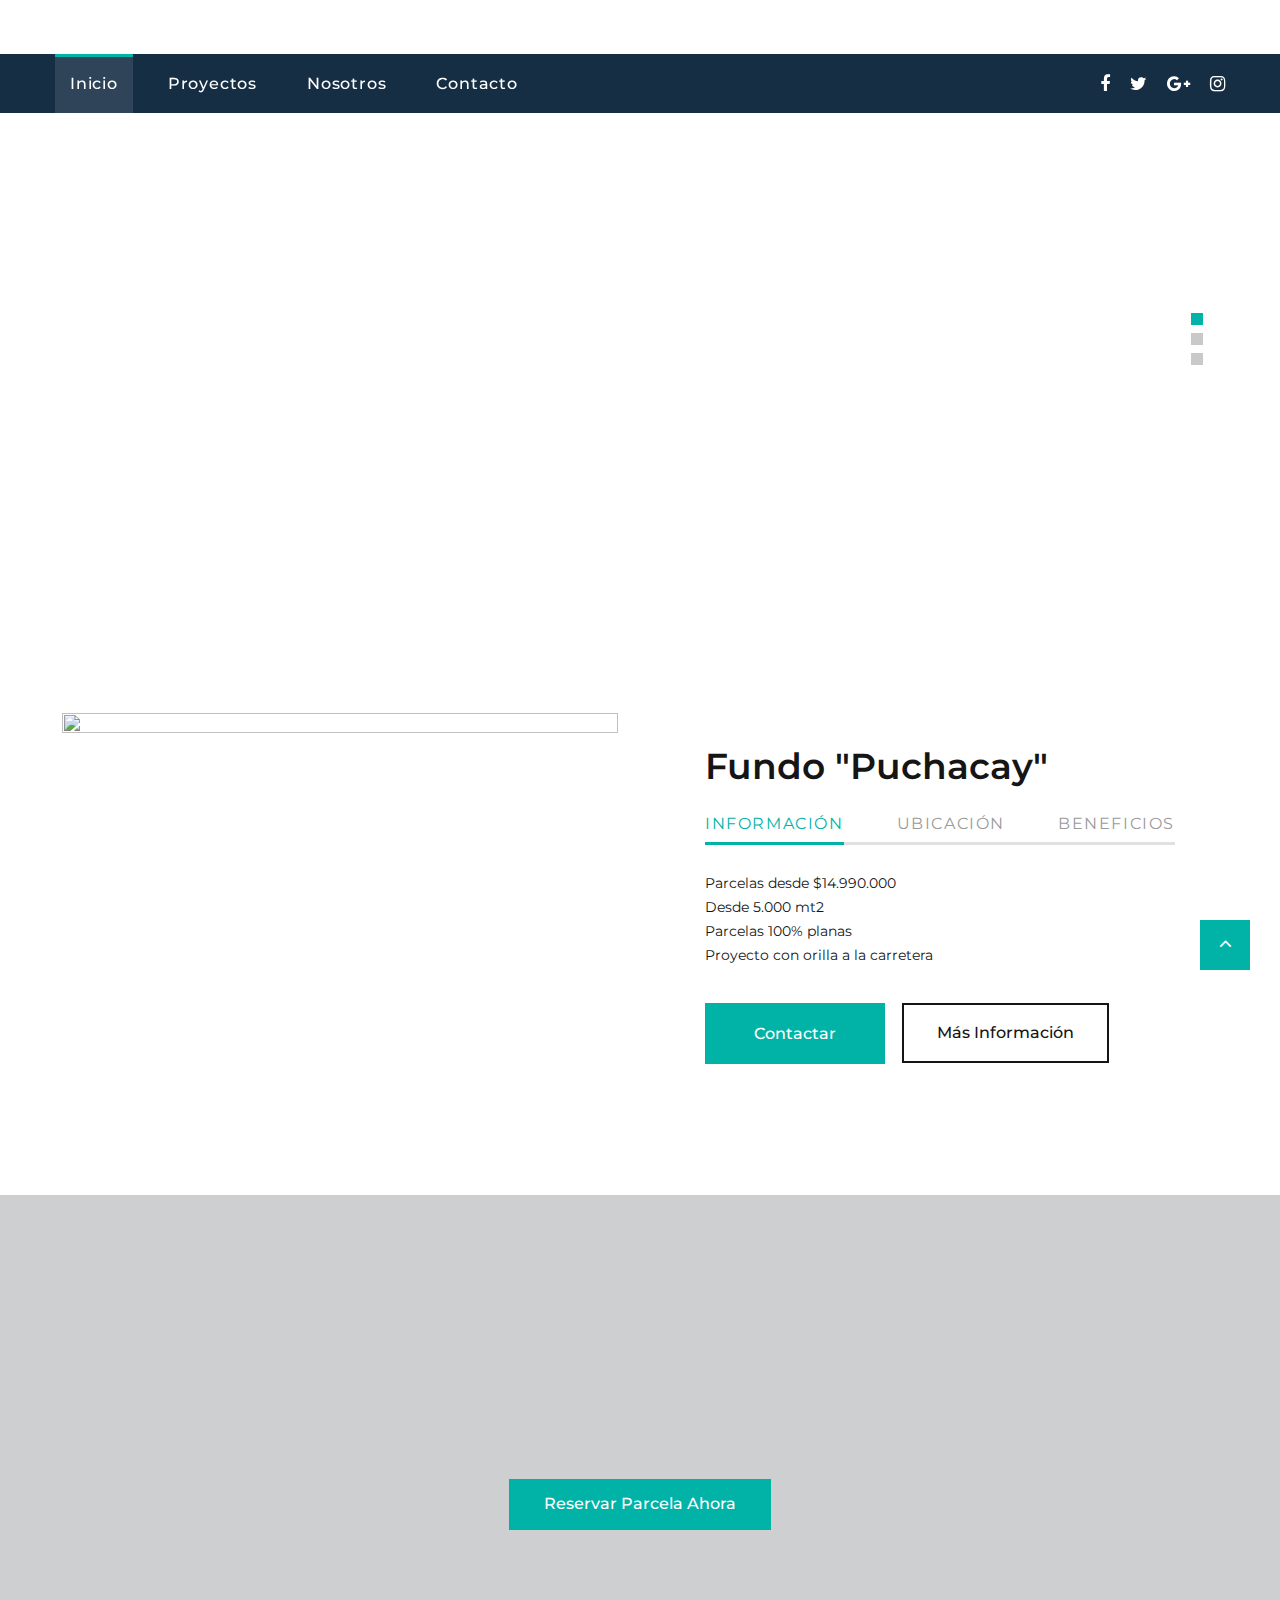
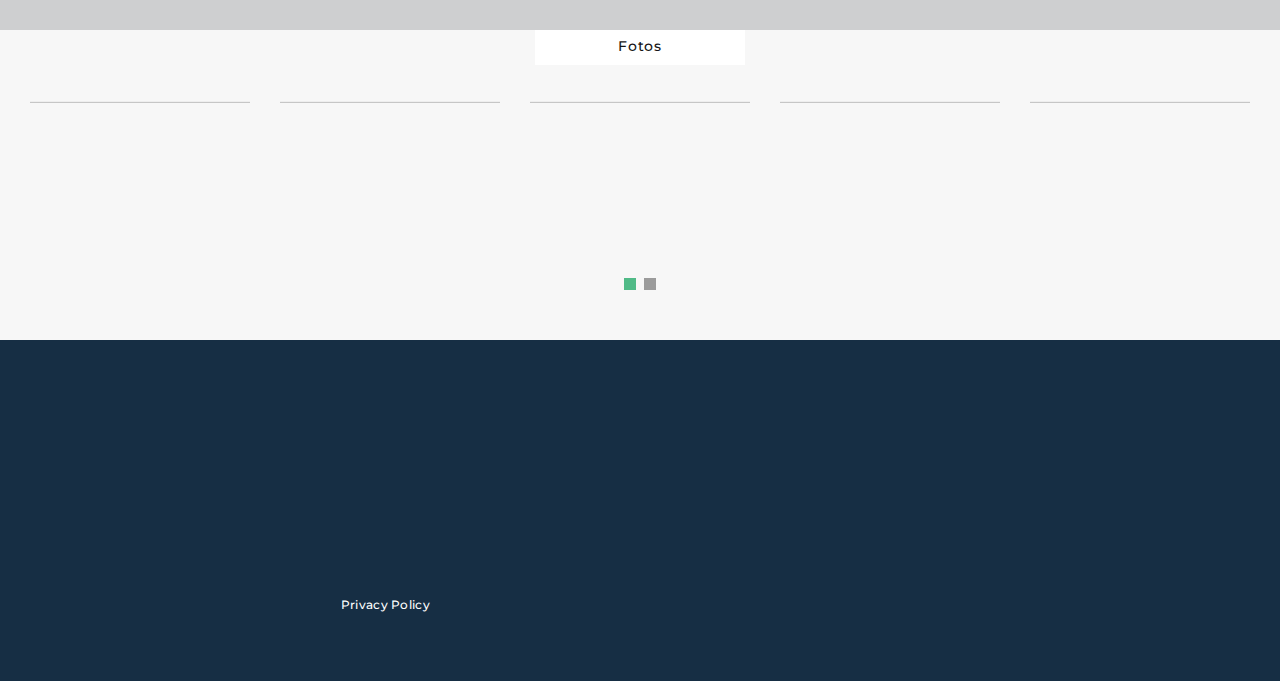
==== index.html @ ad113f68 "Add files via upload" ====
<!DOCTYPE html>
<html class="wide wow-animation" lang="en">
  <head>
    <title>Home</title>
    <meta name="format-detection" content="telephone=no">
    <meta name="viewport" content="width=device-width, height=device-height, initial-scale=1.0, maximum-scale=1.0, user-scalable=0">
    <meta http-equiv="X-UA-Compatible" content="IE=edge">
    <meta charset="utf-8">
    <link rel="icon" href="images/favicon.ico" type="image/x-icon">
    <!-- Stylesheets-->
    <link rel="stylesheet" type="text/css" href="//fonts.googleapis.com/css?family=Montserrat:400,500,600,700%7CPoppins:400%7CTeko:300,400">
    <link rel="stylesheet" href="css/bootstrap.css">
    <link rel="stylesheet" href="css/fonts.css">
    <link rel="stylesheet" href="css/style.css">
    <style>.ie-panel{display: none;background: #212121;padding: 10px 0;box-shadow: 3px 3px 5px 0 rgba(0,0,0,.3);clear: both;text-align:center;position: relative;z-index: 1;} html.ie-10 .ie-panel, html.lt-ie-10 .ie-panel {display: block;}</style>
  </head>
  <body>
    <div class="ie-panel"><a href="http://windows.microsoft.com/en-US/internet-explorer/"><img src="images/ie8-panel/warning_bar_0000_us.jpg" height="42" width="820" alt="You are using an outdated browser. For a faster, safer browsing experience, upgrade for free today."></a></div>
    <div class="preloader">
      <div class="preloader-body">
        <div class="cssload-container">
          <div class="cssload-speeding-wheel"></div>
        </div>
        <p>Cargando...</p>
      </div>
    </div>
    <div class="page">
      <!-- Page Header-->
      <header class="section page-header">
        <!-- RD Navbar-->
        <div class="rd-navbar-wrap">
          <nav class="rd-navbar rd-navbar-corporate" data-layout="rd-navbar-fixed" data-sm-layout="rd-navbar-fixed" data-md-layout="rd-navbar-fixed" data-md-device-layout="rd-navbar-fixed" data-lg-layout="rd-navbar-static" data-lg-device-layout="rd-navbar-fixed" data-xl-layout="rd-navbar-static" data-xl-device-layout="rd-navbar-static" data-xxl-layout="rd-navbar-static" data-xxl-device-layout="rd-navbar-static" data-lg-stick-up-offset="46px" data-xl-stick-up-offset="46px" data-xxl-stick-up-offset="106px" data-lg-stick-up="true" data-xl-stick-up="true" data-xxl-stick-up="true">
            <div class="rd-navbar-collapse-toggle rd-navbar-fixed-element-1" data-rd-navbar-toggle=".rd-navbar-collapse"><span></span></div>
            <div class="rd-navbar-aside-outer">
              <div class="rd-navbar-aside">
                <!-- RD Navbar Panel-->
                <div class="rd-navbar-panel">
                  <!-- RD Navbar Toggle-->
                  <button class="rd-navbar-toggle" data-rd-navbar-toggle=".rd-navbar-nav-wrap"><span></span></button>
                  <!-- RD Navbar Brand-->
                  <div class="rd-navbar-brand">
                    <!--LOGO--><a class="brand" href="index.html"><img src="images/logo-1.png" alt=""/></a>
                  </div>
                </div>
            
              </div>
            </div>
            <div class="rd-navbar-main-outer">
              <div class="rd-navbar-main">
                <div class="rd-navbar-nav-wrap">
                  <ul class="list-inline list-inline-md rd-navbar-corporate-list-social">
                    <li><a class="icon fa fa-facebook" href="#"></a></li>
                    <li><a class="icon fa fa-twitter" href="#"></a></li>
                    <li><a class="icon fa fa-google-plus" href="#"></a></li>
                    <li><a class="icon fa fa-instagram" href="#"></a></li>
                  </ul>
                  <!-- RD Navbar Nav-->
                  <ul class="rd-navbar-nav">
                    <li class="rd-nav-item active"><a class="rd-nav-link" href="index.html">Inicio</a>
                    </li>
                    <li class="rd-nav-item"><a class="rd-nav-link" href="proyectos.html">Proyectos</a>
                    </li>
                    <li class="rd-nav-item"><a class="rd-nav-link" href="nosotros.html">Nosotros</a>
                    </li>
                    <li class="rd-nav-item"><a class="rd-nav-link" href="contacto.html">Contacto</a>
                    </li>
                  </ul>
                </div>
              </div>
            </div>
          </nav>
        </div>
      </header>
      <!-- Swiper-->
      <section class="section swiper-container swiper-slider swiper-slider-corporate swiper-pagination-style-2" data-loop="true" data-autoplay="5000" data-simulate-touch="true" data-nav="false" data-direction="vertical">
        <div class="swiper-wrapper text-left">
          <div class="swiper-slide context-dark" data-slide-bg="images/slider-1.jpg">
            <div class="swiper-slide-caption section-md">
              <div class="container">
                <div class="row">
                  <div class="col-md-10">
                    <h6 class="text-uppercase" data-caption-animate="fadeInRight" data-caption-delay="0">Explora nuevos horizontes</h6>
                    <h2 class="oh font-weight-light" data-caption-animate="slideInUp" data-caption-delay="100"><span>Explora</span><span class="font-weight-bold"> el mundo de las Parcelas </span></h2><a class="button button-default-outline button-ujarak" href="proyectos.html" data-caption-animate="fadeInLeft" data-caption-delay="0">Mas información</a>
                  </div>
                </div>
              </div>
            </div>
          </div>
          <div class="swiper-slide context-dark" data-slide-bg="images/slider-2.jpg">
            <div class="swiper-slide-caption section-md">
              <div class="container">
                <div class="row">
                  <div class="col-md-10">
                    <h6 class="text-uppercase" data-caption-animate="fadeInRight" data-caption-delay="0">Cumple tus sueños hoy </h6>
                    <h2 class="oh font-weight-light" data-caption-animate="slideInUp" data-caption-delay="100"><span>Te has fijado que</span><span class="font-weight-bold"> las parcelas solo suben de precio?</span></h2><a class="button button-default-outline button-ujarak" href="proyectos.html" data-caption-animate="fadeInLeft" data-caption-delay="0">Mas información</a>
                  </div>
                </div>
              </div>
            </div>
          </div>
          <div class="swiper-slide context-dark" data-slide-bg="images/slider-3.jpg">
            <div class="swiper-slide-caption section-md">
              <div class="container">
                <div class="row">
                  <div class="col-md-10">
                    <h6 class="text-uppercase" data-caption-animate="fadeInRight" data-caption-delay="0">Vive la tranquilidad del campo</h6>
                    <h2 class="oh font-weight-light" data-caption-animate="slideInUp" data-caption-delay="100"><span>Tu Tranquilidad</span><span class="font-weight-bold"> Nuestra Prioridad</span></h2><a class="button button-default-outline button-ujarak" href="proyectos.html" data-caption-animate="fadeInLeft" data-caption-delay="0">Mas información</a>
                  </div>
                </div>
              </div>
            </div>
          </div>
        </div>
        <!-- Swiper Pagination-->
        <div class="swiper-pagination"></div>
      </section>
      <!-- Section Box Categories-->
      <!--<section class="section section-lg section-top-1 bg-gray-4">
        <div class="container offset-negative-1">
          <div class="box-categories cta-box-wrap">
            <div class="box-categories-content">
              <div class="row justify-content-center">
                <div class="col-md-4 wow fadeInDown col-9" data-wow-delay=".2s">
                  <ul class="list-marked-2 box-categories-list">
                    <li><a href="#"><img src="images/img-proyectos-1.jpg" alt="" width="368" height="420"/></a>
                      <h5 class="box-categories-title">Fundo <br> "Puchacay"</h5>
                    </li>
                  </ul>
                </div>
                <div class="col-md-4 wow fadeInDown col-9" data-wow-delay=".2s">
                  <ul class="list-marked-2 box-categories-list">
                    <li><a href="#"><img src="images/cta-2-368x420.jpg" alt="" width="368" height="420"/></a>
                      <h5 class="box-categories-title">Mountain Holiday</h5>
                    </li>
                  </ul>
                </div>
                <div class="col-md-4 wow fadeInDown col-9" data-wow-delay=".2s">
                  <ul class="list-marked-2 box-categories-list">
                    <li><a href="#"><img src="images/cta-3-368x420.jpg" alt="" width="368" height="420"/></a>
                      <h5 class="box-categories-title">Beach Holidays</h5>
                    </li>
                  </ul>
                </div>
              </div>
            </div>
          </div><a class="link-classic wow fadeInUp" href="#">Other Tours<span></span></a>
          <!-- Owl Carousel-->
       
       <br>
       <br>
       
      <!-- Discover New Horizons-->
      <section class="section section-sm section-first bg-default text-md-left">
        <div class="container">
          <div class="row row-50 align-items-center justify-content-center justify-content-xl-between">
            <div class="col-lg-6 text-center wow fadeInUp"><img src="images/img-proyectos-1.jpg" alt="" width="556" height="382"/>
            </div>
            <div class="col-lg-6 wow fadeInRight" data-wow-delay=".1s">
              <div class="box-width-lg-470">
                <h3>Fundo "Puchacay" </h3>
                <!-- Bootstrap tabs-->
                <div class="tabs-custom tabs-horizontal tabs-line tabs-line-big tabs-line-style-2 text-center text-md-left" id="tabs-7">
                  <!-- Nav tabs-->
                  <ul class="nav nav-tabs">
                    <li class="nav-item" role="presentation"><a class="nav-link active" href="#tabs-7-1" data-toggle="tab">Información</a></li>
                    <li class="nav-item" role="presentation"><a class="nav-link" href="#tabs-7-2" data-toggle="tab">Ubicación</a></li>
                    <li class="nav-item" role="presentation"><a class="nav-link" href="#tabs-7-3" data-toggle="tab">Beneficios</a></li>
                  </ul>
                  <!-- Tab panes-->
                  <div class="tab-content">
                    <div class="tab-pane fade show active" id="tabs-7-1">
                      <p>Parcelas desde $14.990.000 <br> Desde 5.000 mt2 <br> Parcelas 100% planas <br> Proyecto con orilla a la carretera</p>
                      <div class="group-md group-middle"><a class="button button-secondary button-pipaluk" href="contacto.html">Contactar</a><a class="button button-black-outline button-md" href="proyectos.html">Más Información</a></div>
                    </div>
                    <div class="tab-pane fade" id="tabs-7-2">
                      <p>Fundo "Puchacay" esta ubicado en la comuna de Pumanque en la sexta región de O'Higgins <br> Supermercados, restaurantes, viñas, colegios, hospitales cerca</p>
                      <div class="group-md group-middle"><a class="button button-secondary button-pipaluk" href="contact-us.html">Contactar </a><a class="button button-black-outline button-md" href="proyectos.html">Mas información</a></div>
                    </div>
                    <div class="tab-pane fade" id="tabs-7-3">
                      <p> Rol Único <br> Factibilidad de Agua y Luz <br> Postación electrica en la entrada a la parcelación </p>
                      <div class="group-md group-middle"><a class="button button-secondary button-pipaluk" href="contact-us.html">Contactar </a><a class="button button-black-outline button-md" href="proyectos.html">Mas Información</a></div>
                    </div>
                  </div>
                </div>
              </div>
            </div>
          </div>
        </div>
      </section>
      <!--	Our Services--><!--
      <section class="section section-sm">
        <div class="container">
          <h3>Our Services</h3>
          <div class="row row-30">
            <div class="col-sm-6 col-lg-4">
              <article class="box-icon-classic">
                <div class="unit box-icon-classic-body flex-column flex-md-row text-md-left flex-lg-column text-lg-center flex-xl-row text-xl-left">
                  <div class="unit-left">
                    <div class="box-icon-classic-icon fl-bigmug-line-equalization3"></div>
                  </div>
                  <div class="unit-body">
                    <h5 class="box-icon-classic-title"><a href="#">Personalized Matching</a></h5>
                    <p class="box-icon-classic-text">Our unique matching system lets you find just the tour you want for your next holiday.</p>
                  </div>
                </div>
              </article>
            </div>
            <div class="col-sm-6 col-lg-4">
              <article class="box-icon-classic">
                <div class="unit box-icon-classic-body flex-column flex-md-row text-md-left flex-lg-column text-lg-center flex-xl-row text-xl-left">
                  <div class="unit-left">
                    <div class="box-icon-classic-icon fl-bigmug-line-circular220"></div>
                  </div>
                  <div class="unit-body">
                    <h5 class="box-icon-classic-title"><a href="#">Wide Variety of Tours</a></h5>
                    <p class="box-icon-classic-text">We offer a wide variety of personally picked tours with destinations all over the globe.</p>
                  </div>
                </div>
              </article>
            </div>
            <div class="col-sm-6 col-lg-4">
              <article class="box-icon-classic">
                <div class="unit box-icon-classic-body flex-column flex-md-row text-md-left flex-lg-column text-lg-center flex-xl-row text-xl-left">
                  <div class="unit-left">
                    <div class="box-icon-classic-icon fl-bigmug-line-favourites5"></div>
                  </div>
                  <div class="unit-body">
                    <h5 class="box-icon-classic-title"><a href="#">Highly Qualified Service</a></h5>
                    <p class="box-icon-classic-text">Our tour managers are qualified, skilled, and friendly to bring you the best service.</p>
                  </div>
                </div>
              </article>
            </div>
            <div class="col-sm-6 col-lg-4">
              <article class="box-icon-classic">
                <div class="unit box-icon-classic-body flex-column flex-md-row text-md-left flex-lg-column text-lg-center flex-xl-row text-xl-left">
                  <div class="unit-left">
                    <div class="box-icon-classic-icon fl-bigmug-line-headphones32"></div>
                  </div>
                  <div class="unit-body">
                    <h5 class="box-icon-classic-title"><a href="#">24/7 Support</a></h5>
                    <p class="box-icon-classic-text">You can always get professional support from our staff 24/7 and ask any question you have.</p>
                  </div>
                </div>
              </article>
            </div>
            <div class="col-sm-6 col-lg-4">
              <article class="box-icon-classic">
                <div class="unit box-icon-classic-body flex-column flex-md-row text-md-left flex-lg-column text-lg-center flex-xl-row text-xl-left">
                  <div class="unit-left">
                    <div class="box-icon-classic-icon fl-bigmug-line-hot67"></div>
                  </div>
                  <div class="unit-body">
                    <h5 class="box-icon-classic-title"><a href="#">Handpicked Hotels</a></h5>
                    <p class="box-icon-classic-text">Our team offers only the best selection of affordable and luxury hotels to our clients.</p>
                  </div>
                </div>
              </article>
            </div>
            <div class="col-sm-6 col-lg-4">
              <article class="box-icon-classic">
                <div class="unit box-icon-classic-body flex-column flex-md-row text-md-left flex-lg-column text-lg-center flex-xl-row text-xl-left">
                  <div class="unit-left">
                    <div class="box-icon-classic-icon fl-bigmug-line-wallet26"></div>
                  </div>
                  <div class="unit-body">
                    <h5 class="box-icon-classic-title"><a href="#">Best Price Guarantee</a></h5>
                    <p class="box-icon-classic-text">If you find tours that are cheaper than ours, we will compensate the difference.</p>
                  </div>
                </div>
              </article>
            </div>
          </div>
        </div>
      </section> -->
      <!-- Hot tours--><!--
      <section class="section section-sm bg-default">
        <div class="container">
          <h3 class="oh-desktop"><span class="d-inline-block wow slideInDown">Hot Tours</span></h3>
          <div class="row row-sm row-40 row-md-50">
            <div class="col-sm-6 col-md-12 wow fadeInRight">
              <!-- Product Big--><!--
              <article class="product-big">
                <div class="unit flex-column flex-md-row align-items-md-stretch">
                  <div class="unit-left"><a class="product-big-figure" href="#"><img src="images/product-big-1-600x366.jpg" alt="" width="600" height="366"/></a></div>
                  <div class="unit-body">
                    <div class="product-big-body">
                      <h5 class="product-big-title"><a href="#">Benidorm, Spain</a></h5>
                      <div class="group-sm group-middle justify-content-start">
                        <div class="product-big-rating"><span class="icon material-icons-star"></span><span class="icon material-icons-star"></span><span class="icon material-icons-star"></span><span class="icon material-icons-star"></span><span class="icon material-icons-star_half"></span></div><a class="product-big-reviews" href="#">4 customer reviews</a>
                      </div>
                      <p class="product-big-text">Benidorm is a buzzing resort with a big reputation for beach holidays. Situated in sunny Costa Blanca, the town is one of the original Spanish beach resorts...</p><a class="button button-black-outline button-ujarak" href="#">Buy This Tour</a>
                      <div class="product-big-price-wrap"><span class="product-big-price">$790</span></div>
                    </div>
                  </div>
                </div>
              </article>
            </div>
            <div class="col-sm-6 col-md-12 wow fadeInLeft">
              <!-- Product Big--><!--
              <article class="product-big">
                <div class="unit flex-column flex-md-row align-items-md-stretch">
                  <div class="unit-left"><a class="product-big-figure" href="#"><img src="images/product-big-2-600x366.jpg" alt="" width="600" height="366"/></a></div>
                  <div class="unit-body">
                    <div class="product-big-body">
                      <h5 class="product-big-title"><a href="#">Mauritius Island, Africa</a></h5>
                      <div class="group-sm group-middle justify-content-start">
                        <div class="product-big-rating"><span class="icon material-icons-star"></span><span class="icon material-icons-star"></span><span class="icon material-icons-star"></span><span class="icon material-icons-star"></span><span class="icon material-icons-star_half"></span></div><a class="product-big-reviews" href="#">5 customer reviews</a>
                      </div>
                      <p class="product-big-text">The beautiful and inviting island nation of Mauritius is an ideal ‘flop and drop’ at the conclusion of your safari. Indulge in the delightful scents of the fragrant...</p><a class="button button-black-outline button-ujarak" href="#">Buy This Tour</a>
                      <div class="product-big-price-wrap"><span class="product-big-price">$890</span></div>
                    </div>
                  </div>
                </div>
              </article>
            </div>
          </div>
        </div>
      </section>
      <!-- Different People-->
      <!--<section class="section section-sm">
        <div class="container">
          <h3 class="title-block find-car oh"><span class="d-inline-block wow slideInUp">Nuestros Ejecutivos</span></h3>
          <div class="row row-30 justify-content-center box-ordered">
            <div class="col-sm-6 col-md-5 col-lg-3">
              <!-- Team Modern-->
             <!-- <article class="team-modern">
                <div class="team-modern-header"><a class="team-modern-figure" href="#"><img class="img-circles" src="images/ivo.jpg" alt="" width="118" height="118"/></a>
                  <svg x="0px" y="0px" width="270px" height="70px" viewbox="0 0 270 70" enable-background="new 0 0 270 70" xml:space="preserve">
                    <g>
                      <path fill="#161616" d="M202.085,0C193.477,28.912,166.708,50,135,50S76.523,28.912,67.915,0H0v70h270V0H202.085z"></path>
                    </g>
                  </svg>
                </div>
                <div class="team-modern-caption">
                  <h6 class="team-modern-name"><a href="#">Ivo Ljubetic</a></h6>
                  <p class="team-modern-status">Jefe de Ventas </p>
                  <h6 class="team-modern-phone"><a href="tel:#">+56 9 5555 2222</a></h6>
                </div>
              </article>
            </div>
            <div class="col-sm-6 col-md-5 col-lg-3">
              <!-- Team Modern-->
              <!--<article class="team-modern">
                <div class="team-modern-header"><a class="team-modern-figure" href="#"><img class="img-circles" src="images/lupa.jpg" alt="" width="118" height="118"/></a>
                  <svg x="0px" y="0px" width="270px" height="70px" viewbox="0 0 270 70" enable-background="new 0 0 270 70" xml:space="preserve">
                    <g>
                      <path fill="#161616" d="M202.085,0C193.477,28.912,166.708,50,135,50S76.523,28.912,67.915,0H0v70h270V0H202.085z"></path>
                    </g>
                  </svg>
                </div>
                <div class="team-modern-caption">
                  <h6 class="team-modern-name"><a href="#">Luis Garcia</a></h6>
                  <p class="team-modern-status">Jefe de Equipo</p>
                  <h6 class="team-modern-phone"><a href="tel:#">+56 9 2222 3333</a></h6>
                </div>
              </article>
            </div>
            <div class="col-sm-6 col-md-5 col-lg-3">
              <!-- Team Modern-->
              <!--<article class="team-modern">
                <div class="team-modern-header"><a class="team-modern-figure" href="#"><img class="img-circles" src="images/margarita.jpg" alt="" width="118" height="118"/></a>
                  <svg x="0px" y="0px" width="270px" height="70px" viewbox="0 0 270 70" enable-background="new 0 0 270 70" xml:space="preserve">
                    <g>
                      <path fill="#161616" d="M202.085,0C193.477,28.912,166.708,50,135,50S76.523,28.912,67.915,0H0v70h270V0H202.085z"></path>
                    </g>
                  </svg>
                </div>
                <div class="team-modern-caption">
                  <h6 class="team-modern-name"><a href="#">Denisse Moris </a></h6>
                  <p class="team-modern-status">Ejecutiva</p>
                  <h6 class="team-modern-phone"><a href="tel:#">+56 9 3333 5555</a></h6>
                </div>
              </article>
            </div>
            <div class="col-sm-6 col-md-5 col-lg-3">
              <!-- Team Modern-->
              <!--<article class="team-modern">
                <div class="team-modern-header"><a class="team-modern-figure" href="#"><img class="img-circles" src="images/mauricio.jpg" alt="" width="118" height="118"/></a>
                  <svg x="0px" y="0px" width="270px" height="70px" viewbox="0 0 270 70" enable-background="new 0 0 270 70" xml:space="preserve">
                    <g>
                      <path fill="#161616" d="M202.085,0C193.477,28.912,166.708,50,135,50S76.523,28.912,67.915,0H0v70h270V0H202.085z"></path>
                    </g>
                  </svg>
                </div>
                <div class="team-modern-caption">
                  <h6 class="team-modern-name"><a href="#">Mauricio Alegria</a></h6>
                  <p class="team-modern-status">Ejecutivo</p>
                  <h6 class="team-modern-phone"><a href="tel:#">+56 9 9999 4444</a></h6>
                </div>
              </article>
            </div>
          </div>
        </div>
      </section>
      <!-- Section Subscribe-->
      <section class="section bg-default text-center offset-top-50">
        <div class="parallax-container" data-parallax-img="images/banner-1.jpg">
          <div class="parallax-content section-xl section-inset-custom-1 context-dark bg-overlay-2-21">
            <div class="container">
              <h2 class="heading-2 oh font-weight-normal wow slideInDown"><span class="d-block font-weight-semi-bold">VENTA EN BLANCO</span><span class="d-block font-weight-light">Cupos limitados</span></h2>
              <p class="text-width-medium text-spacing-75 wow fadeInLeft" data-wow-delay=".1s">Participa en nuestra venta en blanco y accede a los mejores precios!</p><a class="button button-secondary button-pipaluk" href="#">Reservar Parcela Ahora</a>
            </div>
          </div>
        </div>
      </section>
      <!--	Instagrram wondertour-->
      <section class="section section-sm section-top-0 section-fluid section-relative bg-gray-4">
        <div class="container-fluid">
          <h6 class="gallery-title">Fotos</h6>
          <!-- Owl Carousel-->
          <div class="owl-carousel owl-classic owl-dots-secondary" data-items="1" data-sm-items="2" data-md-items="3" data-lg-items="4" data-xl-items="5" data-xxl-items="6" data-stage-padding="15" data-xxl-stage-padding="0" data-margin="30" data-autoplay="true" data-nav="true" data-dots="true">
            <!-- Thumbnail Classic-->
            <article class="thumbnail thumbnail-mary">
              <div class="thumbnail-mary-figure"><img src="images/gal-1.jpg" alt="" width="270" height="195"/>
              </div>
              <div class="thumbnail-mary-caption"><a class="icon fl-bigmug-line-zoom60" href="images/gal-2.jpg" data-lightgallery="item"><img src="images/gal-2.jpg" alt="" width="270" height="195"/></a>
              </div>
            </article>
            <!-- Thumbnail Classic-->
            <article class="thumbnail thumbnail-mary">
              <div class="thumbnail-mary-figure"><img src="images/gal-3.jpg" alt="" width="270" height="195"/>
              </div>
              <div class="thumbnail-mary-caption"><a class="icon fl-bigmug-line-zoom60" href="images/gal-3.jpg" data-lightgallery="item"><img src="images/gallery-image-2-270x195.jpg" alt="" width="270" height="195"/></a>
              </div>
            </article>
            <!-- Thumbnail Classic-->
            <article class="thumbnail thumbnail-mary">
              <div class="thumbnail-mary-figure"><img src="images/gal-4.jpg" alt="" width="270" height="195"/>
              </div>
              <div class="thumbnail-mary-caption"><a class="icon fl-bigmug-line-zoom60" href="images/gal-4.jpg" data-lightgallery="item"><img src="images/gallery-image-3-270x195.jpg" alt="" width="270" height="195"/></a>
              </div>
            </article>
            <!-- Thumbnail Classic-->
            <article class="thumbnail thumbnail-mary">
              <div class="thumbnail-mary-figure"><img src="images/gal-5.jpg" alt="" width="270" height="195"/>
              </div>
              <div class="thumbnail-mary-caption"><a class="icon fl-bigmug-line-zoom60" href="images/gal-5.jpg" data-lightgallery="item"><img src="images/gallery-image-4-270x195.jpg" alt="" width="270" height="195"/></a>
              </div>
            </article>
            <!-- Thumbnail Classic-->
            <article class="thumbnail thumbnail-mary">
              <div class="thumbnail-mary-figure"><img src="images/gal-6.jpg" alt="" width="270" height="195"/>
              </div>
              <div class="thumbnail-mary-caption"><a class="icon fl-bigmug-line-zoom60" href="images/gal-6.jpg" data-lightgallery="item"><img src="images/gallery-image-5-270x195.jpg" alt="" width="270" height="195"/></a>
              </div>
            </article>
            <!-- Thumbnail Classic-->
            <article class="thumbnail thumbnail-mary">
              <div class="thumbnail-mary-figure"><img src="images/gal-7.jpg" alt="" width="270" height="195"/>
              </div>
              <div class="thumbnail-mary-caption"><a class="icon fl-bigmug-line-zoom60" href="images/gal-7.jpg" data-lightgallery="item"><img src="images/gallery-image-6-270x195.jpg" alt="" width="270" height="195"/></a>
              </div>
            </article>
            <!-- Thumbnail Classic-->
            <article class="thumbnail thumbnail-mary">
              <div class="thumbnail-mary-figure"><img src="images/gal-1.jpg" alt="" width="270" height="195"/>
              </div>
              <div class="thumbnail-mary-caption"><a class="icon fl-bigmug-line-zoom60" href="images/gal-1.jpg" data-lightgallery="item"><img src="images/gallery-image-7-270x195.jpg" alt="" width="270" height="195"/></a>
              </div>
            </article>
          </div>
        </div>
      </section>
      <!-- Page Footer-->
      <footer class="section footer-corporate context-dark">
        <div class="footer-corporate-inset">
          <div class="container">
            <div class="row row-40 justify-content-lg-between">
              <div class="col-sm-6 col-md-12 col-lg-3 col-xl-4">
                <div class="oh-desktop">
                  <div class="wow slideInRight" data-wow-delay="0s">
                    <h6 class="text-spacing-100 text-uppercase">Contactos</h6>
                    <ul class="footer-contacts d-inline-block d-sm-block">
                      <li>
                        <div class="unit">
                          <div class="unit-left"><span class="icon fa fa-phone"></span></div>
                          <div class="unit-body"><a class="link-phone" href="tel:#">+56 9 4444 5555</a></div>
                        </div>
                      </li>
                      <li>
                        <div class="unit">
                          <div class="unit-left"><span class="icon fa fa-envelope"></span></div>
                          <div class="unit-body"><a class="link-aemail" href="mailto:#">info@verdeytierra.cl</a></div>
                        </div>
                      </li>
                      <li>
                        <div class="unit">
                          <div class="unit-left"><span class="icon fa fa-location-arrow"></span></div>
                          <div class="unit-body"><a class="link-location" href="#">Felix de Amesti 124, Las Condes, Santiago</a></div>
                        </div>
                      </li>
                    </ul>
                  </div>
                </div>
              </div>
              <!--<div class="col-sm-6 col-md-5 col-lg-3 col-xl-4">
                <div class="oh-desktop">
                  <div class="wow slideInDown" data-wow-delay="0s">
                    <h6 class="text-spacing-100 text-uppercase">Popular news</h6>
                    <!-- Post Minimal 2-->
                    <!--<article class="post post-minimal-2">
                      <p class="post-minimal-2-title"><a href="#">Your Personal Guide to 5 Best Places to Visit on Earth</a></p>
                      <div class="post-minimal-2-time">
                        <time datetime="2019-05-04">May 04, 2019</time>
                      </div>
                    </article>
                    <!-- Post Minimal 2-->
                    <!--<article class="post post-minimal-2">
                      <p class="post-minimal-2-title"><a href="#">Top 10 Hotels: Rating by Wonder Tour Travel Experts</a></p>
                      <div class="post-minimal-2-time">
                        <time datetime="2019-05-04">May 04, 2019</time>
                      </div>
                    </article>
                  </div>
                </div>
              </div>
              <div class="col-sm-11 col-md-7 col-lg-5 col-xl-4">
                <div class="oh-desktop">
                  <div class="wow slideInLeft" data-wow-delay="0s">
                    <h6 class="text-spacing-100 text-uppercase">Quick links</h6>
                    <ul class="row-6 list-0 list-marked list-marked-md list-marked-secondary list-custom-2">
                      <li><a href="proyectos.html">About us</a></li>
                      <li><a href="#">Our Tours</a></li>
                      <li><a href="#">Our Team</a></li>
                      <li><a href="#">Gallery</a></li>
                      <li><a href="#">Blog</a></li>
                    </ul>
                    <div class="group-md group-middle justify-content-sm-start"><a class="button button-lg button-primary button-ujarak" href="#">Get in touch</a></div>
                  </div>
                </div>
              </div>
            </div>
          </div>
        </div>
        <div class="footer-corporate-bottom-panel">
          <div class="container">
            <div class="row justfy-content-xl-space-berween row-10 align-items-md-center2">
              <div class="col-sm-6 col-md-4 text-sm-right text-md-center">
                <div>
                  <ul class="list-inline list-inline-sm footer-social-list-2">
                    <li><a class="icon fa fa-facebook" href="#"></a></li>
                    <li><a class="icon fa fa-twitter" href="#"></a></li>
                    <li><a class="icon fa fa-google-plus" href="#"></a></li>
                    <li><a class="icon fa fa-instagram" href="#"></a></li>
                  </ul>
                </div>
              </div>
              <div class="col-sm-6 col-md-4 order-sm-first">
                <!-- Rights-->
                
              </div>
              <div class="col-sm-6 col-md-4 text-md-right">
                <p class="rights"><a href="#">Privacy Policy</a></p>
              </div>
            </div>
          </div>
        </div>
      </footer>
    </div>
    <!-- Global Mailform Output-->
    <div class="snackbars" id="form-output-global"></div>
    <!-- Javascript-->
    <script src="js/core.min.js"></script>
    <script src="js/script.js"></script>
  </body>
</html>
---- css/fonts.css ----
/*
*
* Fonts
*//*
*
* Font Awesome Icons 4.7.0
* --------------------------------------------------
*/@font-face {	font-family: 'FontAwesome';	src: url("../fonts/fontawesome-webfont.eot?v=4.7.0");	src: url("../fonts/fontawesome-webfont.eot?#iefix&v=4.7.0") format("embedded-opentype"), url("../fonts/fontawesome-webfont.woff2?v=4.7.0") format("woff2"), url("../fonts/fontawesome-webfont.woff?v=4.7.0") format("woff"), url("../fonts/fontawesome-webfont.ttf?v=4.7.0") format("truetype"), url("../fonts/fontawesome-webfont.svg?v=4.7.0#fontawesomeregular") format("svg");	font-weight: normal;	font-style: normal;}.fa {	display: inline-block;	font-family: 'FontAwesome';	font-size: inherit;	text-rendering: auto;	-webkit-font-smoothing: antialiased;	-moz-osx-font-smoothing: grayscale;}[class*='fa-']:before {	font-weight: 400;	font-family: 'FontAwesome';}/* makes the font 33% larger relative to the icon container */.fa-lg {	font-size: 1.33333333em;	line-height: 0.75em;	vertical-align: -15%;}.fa-2x {	font-size: 2em;}.fa-3x {	font-size: 3em;}.fa-4x {	font-size: 4em;}.fa-5x {	font-size: 5em;}.fa-fw {	width: 1.28571429em;	text-align: center;}.fa-ul {	padding-left: 0;	margin-left: 2.14285714em;	list-style-type: none;}.fa-ul > li {	position: relative;}.fa-li {	position: absolute;	left: -2.14285714em;	width: 2.14285714em;	top: 0.14285714em;	text-align: center;}.fa-li.fa-lg {	left: -1.85714286em;}.fa-border {	padding: .2em .25em .15em;	border: solid 0.08em #eeeeee;	border-radius: .1em;}.fa-pull-left {	float: left;}.fa-pull-right {	float: right;}.fa.fa-pull-left {	margin-right: .3em;}.fa.fa-pull-right {	margin-left: .3em;}/* Deprecated as of 4.4.0 */.pull-right {	float: right;}.pull-left {	float: left;}.fa.pull-left {	margin-right: .3em;}.fa.pull-right {	margin-left: .3em;}.fa-spin {	-webkit-animation: fa-spin 2s infinite linear;	animation: fa-spin 2s infinite linear;}.fa-pulse {	-webkit-animation: fa-spin 1s infinite steps(8);	animation: fa-spin 1s infinite steps(8);}@-webkit-keyframes fa-spin {	0% {		-webkit-transform: rotate(0deg);		transform: rotate(0deg);	}	100% {		-webkit-transform: rotate(359deg);		transform: rotate(359deg);	}}@keyframes fa-spin {	0% {		-webkit-transform: rotate(0deg);		transform: rotate(0deg);	}	100% {		-webkit-transform: rotate(359deg);		transform: rotate(359deg);	}}.fa-rotate-90 {	-ms-filter: "progid:DXImageTransform.Microsoft.BasicImage(rotation=1)";	-webkit-transform: rotate(90deg);	-ms-transform: rotate(90deg);	transform: rotate(90deg);}.fa-rotate-180 {	-ms-filter: "progid:DXImageTransform.Microsoft.BasicImage(rotation=2)";	-webkit-transform: rotate(180deg);	-ms-transform: rotate(180deg);	transform: rotate(180deg);}.fa-rotate-270 {	-ms-filter: "progid:DXImageTransform.Microsoft.BasicImage(rotation=3)";	-webkit-transform: rotate(270deg);	-ms-transform: rotate(270deg);	transform: rotate(270deg);}.fa-flip-horizontal {	-ms-filter: "progid:DXImageTransform.Microsoft.BasicImage(rotation=0, mirror=1)";	-webkit-transform: scale(-1, 1);	-ms-transform: scale(-1, 1);	transform: scale(-1, 1);}.fa-flip-vertical {	-ms-filter: "progid:DXImageTransform.Microsoft.BasicImage(rotation=2, mirror=1)";	-webkit-transform: scale(1, -1);	-ms-transform: scale(1, -1);	transform: scale(1, -1);}:root .fa-rotate-90,:root .fa-rotate-180,:root .fa-rotate-270,:root .fa-flip-horizontal,:root .fa-flip-vertical {	filter: none;}.fa-stack {	position: relative;	display: inline-block;	width: 2em;	height: 2em;	line-height: 2em;	vertical-align: middle;}.fa-stack-1x,.fa-stack-2x {	position: absolute;	left: 0;	width: 100%;	text-align: center;}.fa-stack-1x {	line-height: inherit;}.fa-stack-2x {	font-size: 2em;}.fa-inverse {	color: #ffffff;}/* Font Awesome uses the Unicode Private Use Area (PUA) to ensure screen
   readers do not read off random characters that represent icons */.fa-glass:before {	content: "\f000";}.fa-music:before {	content: "\f001";}.fa-search:before {	content: "\f002";}.fa-envelope-o:before {	content: "\f003";}.fa-heart:before {	content: "\f004";}.fa-star:before {	content: "\f005";}.fa-star-o:before {	content: "\f006";}.fa-user:before {	content: "\f007";}.fa-film:before {	content: "\f008";}.fa-th-large:before {	content: "\f009";}.fa-th:before {	content: "\f00a";}.fa-th-list:before {	content: "\f00b";}.fa-check:before {	content: "\f00c";}.fa-remove:before,.fa-close:before,.fa-times:before {	content: "\f00d";}.fa-search-plus:before {	content: "\f00e";}.fa-search-minus:before {	content: "\f010";}.fa-power-off:before {	content: "\f011";}.fa-signal:before {	content: "\f012";}.fa-gear:before,.fa-cog:before {	content: "\f013";}.fa-trash-o:before {	content: "\f014";}.fa-home:before {	content: "\f015";}.fa-file-o:before {	content: "\f016";}.fa-clock-o:before {	content: "\f017";}.fa-road:before {	content: "\f018";}.fa-download:before {	content: "\f019";}.fa-arrow-circle-o-down:before {	content: "\f01a";}.fa-arrow-circle-o-up:before {	content: "\f01b";}.fa-inbox:before {	content: "\f01c";}.fa-play-circle-o:before {	content: "\f01d";}.fa-rotate-right:before,.fa-repeat:before {	content: "\f01e";}.fa-refresh:before {	content: "\f021";}.fa-list-alt:before {	content: "\f022";}.fa-lock:before {	content: "\f023";}.fa-flag:before {	content: "\f024";}.fa-headphones:before {	content: "\f025";}.fa-volume-off:before {	content: "\f026";}.fa-volume-down:before {	content: "\f027";}.fa-volume-up:before {	content: "\f028";}.fa-qrcode:before {	content: "\f029";}.fa-barcode:before {	content: "\f02a";}.fa-tag:before {	content: "\f02b";}.fa-tags:before {	content: "\f02c";}.fa-book:before {	content: "\f02d";}.fa-bookmark:before {	content: "\f02e";}.fa-print:before {	content: "\f02f";}.fa-camera:before {	content: "\f030";}.fa-font:before {	content: "\f031";}.fa-bold:before {	content: "\f032";}.fa-italic:before {	content: "\f033";}.fa-text-height:before {	content: "\f034";}.fa-text-width:before {	content: "\f035";}.fa-align-left:before {	content: "\f036";}.fa-align-center:before {	content: "\f037";}.fa-align-right:before {	content: "\f038";}.fa-align-justify:before {	content: "\f039";}.fa-list:before {	content: "\f03a";}.fa-dedent:before,.fa-outdent:before {	content: "\f03b";}.fa-indent:before {	content: "\f03c";}.fa-video-camera:before {	content: "\f03d";}.fa-photo:before,.fa-image:before,.fa-picture-o:before {	content: "\f03e";}.fa-pencil:before {	content: "\f040";}.fa-map-marker:before {	content: "\f041";}.fa-adjust:before {	content: "\f042";}.fa-tint:before {	content: "\f043";}.fa-edit:before,.fa-pencil-square-o:before {	content: "\f044";}.fa-share-square-o:before {	content: "\f045";}.fa-check-square-o:before {	content: "\f046";}.fa-arrows:before {	content: "\f047";}.fa-step-backward:before {	content: "\f048";}.fa-fast-backward:before {	content: "\f049";}.fa-backward:before {	content: "\f04a";}.fa-play:before {	content: "\f04b";}.fa-pause:before {	content: "\f04c";}.fa-stop:before {	content: "\f04d";}.fa-forward:before {	content: "\f04e";}.fa-fast-forward:before {	content: "\f050";}.fa-step-forward:before {	content: "\f051";}.fa-eject:before {	content: "\f052";}.fa-chevron-left:before {	content: "\f053";}.fa-chevron-right:before {	content: "\f054";}.fa-plus-circle:before {	content: "\f055";}.fa-minus-circle:before {	content: "\f056";}.fa-times-circle:before {	content: "\f057";}.fa-check-circle:before {	content: "\f058";}.fa-question-circle:before {	content: "\f059";}.fa-info-circle:before {	content: "\f05a";}.fa-crosshairs:before {	content: "\f05b";}.fa-times-circle-o:before {	content: "\f05c";}.fa-check-circle-o:before {	content: "\f05d";}.fa-ban:before {	content: "\f05e";}.fa-arrow-left:before {	content: "\f060";}.fa-arrow-right:before {	content: "\f061";}.fa-arrow-up:before {	content: "\f062";}.fa-arrow-down:before {	content: "\f063";}.fa-mail-forward:before,.fa-share:before {	content: "\f064";}.fa-expand:before {	content: "\f065";}.fa-compress:before {	content: "\f066";}.fa-plus:before {	content: "\f067";}.fa-minus:before {	content: "\f068";}.fa-asterisk:before {	content: "\f069";}.fa-exclamation-circle:before {	content: "\f06a";}.fa-gift:before {	content: "\f06b";}.fa-leaf:before {	content: "\f06c";}.fa-fire:before {	content: "\f06d";}.fa-eye:before {	content: "\f06e";}.fa-eye-slash:before {	content: "\f070";}.fa-warning:before,.fa-exclamation-triangle:before {	content: "\f071";}.fa-plane:before {	content: "\f072";}.fa-calendar:before {	content: "\f073";}.fa-random:before {	content: "\f074";}.fa-comment:before {	content: "\f075";}.fa-magnet:before {	content: "\f076";}.fa-chevron-up:before {	content: "\f077";}.fa-chevron-down:before {	content: "\f078";}.fa-retweet:before {	content: "\f079";}.fa-shopping-cart:before {	content: "\f07a";}.fa-folder:before {	content: "\f07b";}.fa-folder-open:before {	content: "\f07c";}.fa-arrows-v:before {	content: "\f07d";}.fa-arrows-h:before {	content: "\f07e";}.fa-bar-chart-o:before,.fa-bar-chart:before {	content: "\f080";}.fa-twitter-square:before {	content: "\f081";}.fa-facebook-square:before {	content: "\f082";}.fa-camera-retro:before {	content: "\f083";}.fa-key:before {	content: "\f084";}.fa-gears:before,.fa-cogs:before {	content: "\f085";}.fa-comments:before {	content: "\f086";}.fa-thumbs-o-up:before {	content: "\f087";}.fa-thumbs-o-down:before {	content: "\f088";}.fa-star-half:before {	content: "\f089";}.fa-heart-o:before {	content: "\f08a";}.fa-sign-out:before {	content: "\f08b";}.fa-linkedin-square:before {	content: "\f08c";}.fa-thumb-tack:before {	content: "\f08d";}.fa-external-link:before {	content: "\f08e";}.fa-sign-in:before {	content: "\f090";}.fa-trophy:before {	content: "\f091";}.fa-github-square:before {	content: "\f092";}.fa-upload:before {	content: "\f093";}.fa-lemon-o:before {	content: "\f094";}.fa-phone:before {	content: "\f095";}.fa-square-o:before {	content: "\f096";}.fa-bookmark-o:before {	content: "\f097";}.fa-phone-square:before {	content: "\f098";}.fa-twitter:before {	content: "\f099";}.fa-facebook-f:before,.fa-facebook:before {	content: "\f09a";}.fa-github:before {	content: "\f09b";}.fa-unlock:before {	content: "\f09c";}.fa-credit-card:before {	content: "\f09d";}.fa-feed:before,.fa-rss:before {	content: "\f09e";}.fa-hdd-o:before {	content: "\f0a0";}.fa-bullhorn:before {	content: "\f0a1";}.fa-bell:before {	content: "\f0f3";}.fa-certificate:before {	content: "\f0a3";}.fa-hand-o-right:before {	content: "\f0a4";}.fa-hand-o-left:before {	content: "\f0a5";}.fa-hand-o-up:before {	content: "\f0a6";}.fa-hand-o-down:before {	content: "\f0a7";}.fa-arrow-circle-left:before {	content: "\f0a8";}.fa-arrow-circle-right:before {	content: "\f0a9";}.fa-arrow-circle-up:before {	content: "\f0aa";}.fa-arrow-circle-down:before {	content: "\f0ab";}.fa-globe:before {	content: "\f0ac";}.fa-wrench:before {	content: "\f0ad";}.fa-tasks:before {	content: "\f0ae";}.fa-filter:before {	content: "\f0b0";}.fa-briefcase:before {	content: "\f0b1";}.fa-arrows-alt:before {	content: "\f0b2";}.fa-group:before,.fa-users:before {	content: "\f0c0";}.fa-chain:before,.fa-link:before {	content: "\f0c1";}.fa-cloud:before {	content: "\f0c2";}.fa-flask:before {	content: "\f0c3";}.fa-cut:before,.fa-scissors:before {	content: "\f0c4";}.fa-copy:before,.fa-files-o:before {	content: "\f0c5";}.fa-paperclip:before {	content: "\f0c6";}.fa-save:before,.fa-floppy-o:before {	content: "\f0c7";}.fa-square:before {	content: "\f0c8";}.fa-navicon:before,.fa-reorder:before,.fa-bars:before {	content: "\f0c9";}.fa-list-ul:before {	content: "\f0ca";}.fa-list-ol:before {	content: "\f0cb";}.fa-strikethrough:before {	content: "\f0cc";}.fa-underline:before {	content: "\f0cd";}.fa-table:before {	content: "\f0ce";}.fa-magic:before {	content: "\f0d0";}.fa-truck:before {	content: "\f0d1";}.fa-pinterest:before {	content: "\f0d2";}.fa-pinterest-square:before {	content: "\f0d3";}.fa-google-plus-square:before {	content: "\f0d4";}.fa-google-plus:before {	content: "\f0d5";}.fa-money:before {	content: "\f0d6";}.fa-caret-down:before {	content: "\f0d7";}.fa-caret-up:before {	content: "\f0d8";}.fa-caret-left:before {	content: "\f0d9";}.fa-caret-right:before {	content: "\f0da";}.fa-columns:before {	content: "\f0db";}.fa-unsorted:before,.fa-sort:before {	content: "\f0dc";}.fa-sort-down:before,.fa-sort-desc:before {	content: "\f0dd";}.fa-sort-up:before,.fa-sort-asc:before {	content: "\f0de";}.fa-envelope:before {	content: "\f0e0";}.fa-linkedin:before {	content: "\f0e1";}.fa-rotate-left:before,.fa-undo:before {	content: "\f0e2";}.fa-legal:before,.fa-gavel:before {	content: "\f0e3";}.fa-dashboard:before,.fa-tachometer:before {	content: "\f0e4";}.fa-comment-o:before {	content: "\f0e5";}.fa-comments-o:before {	content: "\f0e6";}.fa-flash:before,.fa-bolt:before {	content: "\f0e7";}.fa-sitemap:before {	content: "\f0e8";}.fa-umbrella:before {	content: "\f0e9";}.fa-paste:before,.fa-clipboard:before {	content: "\f0ea";}.fa-lightbulb-o:before {	content: "\f0eb";}.fa-exchange:before {	content: "\f0ec";}.fa-cloud-download:before {	content: "\f0ed";}.fa-cloud-upload:before {	content: "\f0ee";}.fa-user-md:before {	content: "\f0f0";}.fa-stethoscope:before {	content: "\f0f1";}.fa-suitcase:before {	content: "\f0f2";}.fa-bell-o:before {	content: "\f0a2";}.fa-coffee:before {	content: "\f0f4";}.fa-cutlery:before {	content: "\f0f5";}.fa-file-text-o:before {	content: "\f0f6";}.fa-building-o:before {	content: "\f0f7";}.fa-hospital-o:before {	content: "\f0f8";}.fa-ambulance:before {	content: "\f0f9";}.fa-medkit:before {	content: "\f0fa";}.fa-fighter-jet:before {	content: "\f0fb";}.fa-beer:before {	content: "\f0fc";}.fa-h-square:before {	content: "\f0fd";}.fa-plus-square:before {	content: "\f0fe";}.fa-angle-double-left:before {	content: "\f100";}.fa-angle-double-right:before {	content: "\f101";}.fa-angle-double-up:before {	content: "\f102";}.fa-angle-double-down:before {	content: "\f103";}.fa-angle-left:before {	content: "\f104";}.fa-angle-right:before {	content: "\f105";}.fa-angle-up:before {	content: "\f106";}.fa-angle-down:before {	content: "\f107";}.fa-desktop:before {	content: "\f108";}.fa-laptop:before {	content: "\f109";}.fa-tablet:before {	content: "\f10a";}.fa-mobile-phone:before,.fa-mobile:before {	content: "\f10b";}.fa-circle-o:before {	content: "\f10c";}.fa-quote-left:before {	content: "\f10d";}.fa-quote-right:before {	content: "\f10e";}.fa-spinner:before {	content: "\f110";}.fa-circle:before {	content: "\f111";}.fa-mail-reply:before,.fa-reply:before {	content: "\f112";}.fa-github-alt:before {	content: "\f113";}.fa-folder-o:before {	content: "\f114";}.fa-folder-open-o:before {	content: "\f115";}.fa-smile-o:before {	content: "\f118";}.fa-frown-o:before {	content: "\f119";}.fa-meh-o:before {	content: "\f11a";}.fa-gamepad:before {	content: "\f11b";}.fa-keyboard-o:before {	content: "\f11c";}.fa-flag-o:before {	content: "\f11d";}.fa-flag-checkered:before {	content: "\f11e";}.fa-terminal:before {	content: "\f120";}.fa-code:before {	content: "\f121";}.fa-mail-reply-all:before,.fa-reply-all:before {	content: "\f122";}.fa-star-half-empty:before,.fa-star-half-full:before,.fa-star-half-o:before {	content: "\f123";}.fa-location-arrow:before {	content: "\f124";}.fa-crop:before {	content: "\f125";}.fa-code-fork:before {	content: "\f126";}.fa-unlink:before,.fa-chain-broken:before {	content: "\f127";}.fa-question:before {	content: "\f128";}.fa-info:before {	content: "\f129";}.fa-exclamation:before {	content: "\f12a";}.fa-superscript:before {	content: "\f12b";}.fa-subscript:before {	content: "\f12c";}.fa-eraser:before {	content: "\f12d";}.fa-puzzle-piece:before {	content: "\f12e";}.fa-microphone:before {	content: "\f130";}.fa-microphone-slash:before {	content: "\f131";}.fa-shield:before {	content: "\f132";}.fa-calendar-o:before {	content: "\f133";}.fa-fire-extinguisher:before {	content: "\f134";}.fa-rocket:before {	content: "\f135";}.fa-maxcdn:before {	content: "\f136";}.fa-chevron-circle-left:before {	content: "\f137";}.fa-chevron-circle-right:before {	content: "\f138";}.fa-chevron-circle-up:before {	content: "\f139";}.fa-chevron-circle-down:before {	content: "\f13a";}.fa-html5:before {	content: "\f13b";}.fa-css3:before {	content: "\f13c";}.fa-anchor:before {	content: "\f13d";}.fa-unlock-alt:before {	content: "\f13e";}.fa-bullseye:before {	content: "\f140";}.fa-ellipsis-h:before {	content: "\f141";}.fa-ellipsis-v:before {	content: "\f142";}.fa-rss-square:before {	content: "\f143";}.fa-play-circle:before {	content: "\f144";}.fa-ticket:before {	content: "\f145";}.fa-minus-square:before {	content: "\f146";}.fa-minus-square-o:before {	content: "\f147";}.fa-level-up:before {	content: "\f148";}.fa-level-down:before {	content: "\f149";}.fa-check-square:before {	content: "\f14a";}.fa-pencil-square:before {	content: "\f14b";}.fa-external-link-square:before {	content: "\f14c";}.fa-share-square:before {	content: "\f14d";}.fa-compass:before {	content: "\f14e";}.fa-toggle-down:before,.fa-caret-square-o-down:before {	content: "\f150";}.fa-toggle-up:before,.fa-caret-square-o-up:before {	content: "\f151";}.fa-toggle-right:before,.fa-caret-square-o-right:before {	content: "\f152";}.fa-euro:before,.fa-eur:before {	content: "\f153";}.fa-gbp:before {	content: "\f154";}.fa-dollar:before,.fa-usd:before {	content: "\f155";}.fa-rupee:before,.fa-inr:before {	content: "\f156";}.fa-cny:before,.fa-rmb:before,.fa-yen:before,.fa-jpy:before {	content: "\f157";}.fa-ruble:before,.fa-rouble:before,.fa-rub:before {	content: "\f158";}.fa-won:before,.fa-krw:before {	content: "\f159";}.fa-bitcoin:before,.fa-btc:before {	content: "\f15a";}.fa-file:before {	content: "\f15b";}.fa-file-text:before {	content: "\f15c";}.fa-sort-alpha-asc:before {	content: "\f15d";}.fa-sort-alpha-desc:before {	content: "\f15e";}.fa-sort-amount-asc:before {	content: "\f160";}.fa-sort-amount-desc:before {	content: "\f161";}.fa-sort-numeric-asc:before {	content: "\f162";}.fa-sort-numeric-desc:before {	content: "\f163";}.fa-thumbs-up:before {	content: "\f164";}.fa-thumbs-down:before {	content: "\f165";}.fa-youtube-square:before {	content: "\f166";}.fa-youtube:before {	content: "\f167";}.fa-xing:before {	content: "\f168";}.fa-xing-square:before {	content: "\f169";}.fa-youtube-play:before {	content: "\f16a";}.fa-dropbox:before {	content: "\f16b";}.fa-stack-overflow:before {	content: "\f16c";}.fa-instagram:before {	content: "\f16d";}.fa-flickr:before {	content: "\f16e";}.fa-adn:before {	content: "\f170";}.fa-bitbucket:before {	content: "\f171";}.fa-bitbucket-square:before {	content: "\f172";}.fa-tumblr:before {	content: "\f173";}.fa-tumblr-square:before {	content: "\f174";}.fa-long-arrow-down:before {	content: "\f175";}.fa-long-arrow-up:before {	content: "\f176";}.fa-long-arrow-left:before {	content: "\f177";}.fa-long-arrow-right:before {	content: "\f178";}.fa-apple:before {	content: "\f179";}.fa-windows:before {	content: "\f17a";}.fa-android:before {	content: "\f17b";}.fa-linux:before {	content: "\f17c";}.fa-dribbble:before {	content: "\f17d";}.fa-skype:before {	content: "\f17e";}.fa-foursquare:before {	content: "\f180";}.fa-trello:before {	content: "\f181";}.fa-female:before {	content: "\f182";}.fa-male:before {	content: "\f183";}.fa-gittip:before,.fa-gratipay:before {	content: "\f184";}.fa-sun-o:before {	content: "\f185";}.fa-moon-o:before {	content: "\f186";}.fa-archive:before {	content: "\f187";}.fa-bug:before {	content: "\f188";}.fa-vk:before {	content: "\f189";}.fa-weibo:before {	content: "\f18a";}.fa-renren:before {	content: "\f18b";}.fa-pagelines:before {	content: "\f18c";}.fa-stack-exchange:before {	content: "\f18d";}.fa-arrow-circle-o-right:before {	content: "\f18e";}.fa-arrow-circle-o-left:before {	content: "\f190";}.fa-toggle-left:before,.fa-caret-square-o-left:before {	content: "\f191";}.fa-dot-circle-o:before {	content: "\f192";}.fa-wheelchair:before {	content: "\f193";}.fa-vimeo-square:before {	content: "\f194";}.fa-turkish-lira:before,.fa-try:before {	content: "\f195";}.fa-plus-square-o:before {	content: "\f196";}.fa-space-shuttle:before {	content: "\f197";}.fa-slack:before {	content: "\f198";}.fa-envelope-square:before {	content: "\f199";}.fa-wordpress:before {	content: "\f19a";}.fa-openid:before {	content: "\f19b";}.fa-institution:before,.fa-bank:before,.fa-university:before {	content: "\f19c";}.fa-mortar-board:before,.fa-graduation-cap:before {	content: "\f19d";}.fa-yahoo:before {	content: "\f19e";}.fa-google:before {	content: "\f1a0";}.fa-reddit:before {	content: "\f1a1";}.fa-reddit-square:before {	content: "\f1a2";}.fa-stumbleupon-circle:before {	content: "\f1a3";}.fa-stumbleupon:before {	content: "\f1a4";}.fa-delicious:before {	content: "\f1a5";}.fa-digg:before {	content: "\f1a6";}.fa-pied-piper-pp:before {	content: "\f1a7";}.fa-pied-piper-alt:before {	content: "\f1a8";}.fa-drupal:before {	content: "\f1a9";}.fa-joomla:before {	content: "\f1aa";}.fa-language:before {	content: "\f1ab";}.fa-fax:before {	content: "\f1ac";}.fa-building:before {	content: "\f1ad";}.fa-child:before {	content: "\f1ae";}.fa-paw:before {	content: "\f1b0";}.fa-spoon:before {	content: "\f1b1";}.fa-cube:before {	content: "\f1b2";}.fa-cubes:before {	content: "\f1b3";}.fa-behance:before {	content: "\f1b4";}.fa-behance-square:before {	content: "\f1b5";}.fa-steam:before {	content: "\f1b6";}.fa-steam-square:before {	content: "\f1b7";}.fa-recycle:before {	content: "\f1b8";}.fa-automobile:before,.fa-car:before {	content: "\f1b9";}.fa-cab:before,.fa-taxi:before {	content: "\f1ba";}.fa-tree:before {	content: "\f1bb";}.fa-spotify:before {	content: "\f1bc";}.fa-deviantart:before {	content: "\f1bd";}.fa-soundcloud:before {	content: "\f1be";}.fa-database:before {	content: "\f1c0";}.fa-file-pdf-o:before {	content: "\f1c1";}.fa-file-word-o:before {	content: "\f1c2";}.fa-file-excel-o:before {	content: "\f1c3";}.fa-file-powerpoint-o:before {	content: "\f1c4";}.fa-file-photo-o:before,.fa-file-picture-o:before,.fa-file-image-o:before {	content: "\f1c5";}.fa-file-zip-o:before,.fa-file-archive-o:before {	content: "\f1c6";}.fa-file-sound-o:before,.fa-file-audio-o:before {	content: "\f1c7";}.fa-file-movie-o:before,.fa-file-video-o:before {	content: "\f1c8";}.fa-file-code-o:before {	content: "\f1c9";}.fa-vine:before {	content: "\f1ca";}.fa-codepen:before {	content: "\f1cb";}.fa-jsfiddle:before {	content: "\f1cc";}.fa-life-bouy:before,.fa-life-buoy:before,.fa-life-saver:before,.fa-support:before,.fa-life-ring:before {	content: "\f1cd";}.fa-circle-o-notch:before {	content: "\f1ce";}.fa-ra:before,.fa-resistance:before,.fa-rebel:before {	content: "\f1d0";}.fa-ge:before,.fa-empire:before {	content: "\f1d1";}.fa-git-square:before {	content: "\f1d2";}.fa-git:before {	content: "\f1d3";}.fa-y-combinator-square:before,.fa-yc-square:before,.fa-hacker-news:before {	content: "\f1d4";}.fa-tencent-weibo:before {	content: "\f1d5";}.fa-qq:before {	content: "\f1d6";}.fa-wechat:before,.fa-weixin:before {	content: "\f1d7";}.fa-send:before,.fa-paper-plane:before {	content: "\f1d8";}.fa-send-o:before,.fa-paper-plane-o:before {	content: "\f1d9";}.fa-history:before {	content: "\f1da";}.fa-circle-thin:before {	content: "\f1db";}.fa-header:before {	content: "\f1dc";}.fa-paragraph:before {	content: "\f1dd";}.fa-sliders:before {	content: "\f1de";}.fa-share-alt:before {	content: "\f1e0";}.fa-share-alt-square:before {	content: "\f1e1";}.fa-bomb:before {	content: "\f1e2";}.fa-soccer-ball-o:before,.fa-futbol-o:before {	content: "\f1e3";}.fa-tty:before {	content: "\f1e4";}.fa-binoculars:before {	content: "\f1e5";}.fa-plug:before {	content: "\f1e6";}.fa-slideshare:before {	content: "\f1e7";}.fa-twitch:before {	content: "\f1e8";}.fa-yelp:before {	content: "\f1e9";}.fa-newspaper-o:before {	content: "\f1ea";}.fa-wifi:before {	content: "\f1eb";}.fa-calculator:before {	content: "\f1ec";}.fa-paypal:before {	content: "\f1ed";}.fa-google-wallet:before {	content: "\f1ee";}.fa-cc-visa:before {	content: "\f1f0";}.fa-cc-mastercard:before {	content: "\f1f1";}.fa-cc-discover:before {	content: "\f1f2";}.fa-cc-amex:before {	content: "\f1f3";}.fa-cc-paypal:before {	content: "\f1f4";}.fa-cc-stripe:before {	content: "\f1f5";}.fa-bell-slash:before {	content: "\f1f6";}.fa-bell-slash-o:before {	content: "\f1f7";}.fa-trash:before {	content: "\f1f8";}.fa-copyright:before {	content: "\f1f9";}.fa-at:before {	content: "\f1fa";}.fa-eyedropper:before {	content: "\f1fb";}.fa-paint-brush:before {	content: "\f1fc";}.fa-birthday-cake:before {	content: "\f1fd";}.fa-area-chart:before {	content: "\f1fe";}.fa-pie-chart:before {	content: "\f200";}.fa-line-chart:before {	content: "\f201";}.fa-lastfm:before {	content: "\f202";}.fa-lastfm-square:before {	content: "\f203";}.fa-toggle-off:before {	content: "\f204";}.fa-toggle-on:before {	content: "\f205";}.fa-bicycle:before {	content: "\f206";}.fa-bus:before {	content: "\f207";}.fa-ioxhost:before {	content: "\f208";}.fa-angellist:before {	content: "\f209";}.fa-cc:before {	content: "\f20a";}.fa-shekel:before,.fa-sheqel:before,.fa-ils:before {	content: "\f20b";}.fa-meanpath:before {	content: "\f20c";}.fa-buysellads:before {	content: "\f20d";}.fa-connectdevelop:before {	content: "\f20e";}.fa-dashcube:before {	content: "\f210";}.fa-forumbee:before {	content: "\f211";}.fa-leanpub:before {	content: "\f212";}.fa-sellsy:before {	content: "\f213";}.fa-shirtsinbulk:before {	content: "\f214";}.fa-simplybuilt:before {	content: "\f215";}.fa-skyatlas:before {	content: "\f216";}.fa-cart-plus:before {	content: "\f217";}.fa-cart-arrow-down:before {	content: "\f218";}.fa-diamond:before {	content: "\f219";}.fa-ship:before {	content: "\f21a";}.fa-user-secret:before {	content: "\f21b";}.fa-motorcycle:before {	content: "\f21c";}.fa-street-view:before {	content: "\f21d";}.fa-heartbeat:before {	content: "\f21e";}.fa-venus:before {	content: "\f221";}.fa-mars:before {	content: "\f222";}.fa-mercury:before {	content: "\f223";}.fa-intersex:before,.fa-transgender:before {	content: "\f224";}.fa-transgender-alt:before {	content: "\f225";}.fa-venus-double:before {	content: "\f226";}.fa-mars-double:before {	content: "\f227";}.fa-venus-mars:before {	content: "\f228";}.fa-mars-stroke:before {	content: "\f229";}.fa-mars-stroke-v:before {	content: "\f22a";}.fa-mars-stroke-h:before {	content: "\f22b";}.fa-neuter:before {	content: "\f22c";}.fa-genderless:before {	content: "\f22d";}.fa-facebook-official:before {	content: "\f230";}.fa-pinterest-p:before {	content: "\f231";}.fa-whatsapp:before {	content: "\f232";}.fa-server:before {	content: "\f233";}.fa-user-plus:before {	content: "\f234";}.fa-user-times:before {	content: "\f235";}.fa-hotel:before,.fa-bed:before {	content: "\f236";}.fa-viacoin:before {	content: "\f237";}.fa-train:before {	content: "\f238";}.fa-subway:before {	content: "\f239";}.fa-medium:before {	content: "\f23a";}.fa-yc:before,.fa-y-combinator:before {	content: "\f23b";}.fa-optin-monster:before {	content: "\f23c";}.fa-opencart:before {	content: "\f23d";}.fa-expeditedssl:before {	content: "\f23e";}.fa-battery-4:before,.fa-battery:before,.fa-battery-full:before {	content: "\f240";}.fa-battery-3:before,.fa-battery-three-quarters:before {	content: "\f241";}.fa-battery-2:before,.fa-battery-half:before {	content: "\f242";}.fa-battery-1:before,.fa-battery-quarter:before {	content: "\f243";}.fa-battery-0:before,.fa-battery-empty:before {	content: "\f244";}.fa-mouse-pointer:before {	content: "\f245";}.fa-i-cursor:before {	content: "\f246";}.fa-object-group:before {	content: "\f247";}.fa-object-ungroup:before {	content: "\f248";}.fa-sticky-note:before {	content: "\f249";}.fa-sticky-note-o:before {	content: "\f24a";}.fa-cc-jcb:before {	content: "\f24b";}.fa-cc-diners-club:before {	content: "\f24c";}.fa-clone:before {	content: "\f24d";}.fa-balance-scale:before {	content: "\f24e";}.fa-hourglass-o:before {	content: "\f250";}.fa-hourglass-1:before,.fa-hourglass-start:before {	content: "\f251";}.fa-hourglass-2:before,.fa-hourglass-half:before {	content: "\f252";}.fa-hourglass-3:before,.fa-hourglass-end:before {	content: "\f253";}.fa-hourglass:before {	content: "\f254";}.fa-hand-grab-o:before,.fa-hand-rock-o:before {	content: "\f255";}.fa-hand-stop-o:before,.fa-hand-paper-o:before {	content: "\f256";}.fa-hand-scissors-o:before {	content: "\f257";}.fa-hand-lizard-o:before {	content: "\f258";}.fa-hand-spock-o:before {	content: "\f259";}.fa-hand-pointer-o:before {	content: "\f25a";}.fa-hand-peace-o:before {	content: "\f25b";}.fa-trademark:before {	content: "\f25c";}.fa-registered:before {	content: "\f25d";}.fa-creative-commons:before {	content: "\f25e";}.fa-gg:before {	content: "\f260";}.fa-gg-circle:before {	content: "\f261";}.fa-tripadvisor:before {	content: "\f262";}.fa-odnoklassniki:before {	content: "\f263";}.fa-odnoklassniki-square:before {	content: "\f264";}.fa-get-pocket:before {	content: "\f265";}.fa-wikipedia-w:before {	content: "\f266";}.fa-safari:before {	content: "\f267";}.fa-chrome:before {	content: "\f268";}.fa-firefox:before {	content: "\f269";}.fa-opera:before {	content: "\f26a";}.fa-internet-explorer:before {	content: "\f26b";}.fa-tv:before,.fa-television:before {	content: "\f26c";}.fa-contao:before {	content: "\f26d";}.fa-500px:before {	content: "\f26e";}.fa-amazon:before {	content: "\f270";}.fa-calendar-plus-o:before {	content: "\f271";}.fa-calendar-minus-o:before {	content: "\f272";}.fa-calendar-times-o:before {	content: "\f273";}.fa-calendar-check-o:before {	content: "\f274";}.fa-industry:before {	content: "\f275";}.fa-map-pin:before {	content: "\f276";}.fa-map-signs:before {	content: "\f277";}.fa-map-o:before {	content: "\f278";}.fa-map:before {	content: "\f279";}.fa-commenting:before {	content: "\f27a";}.fa-commenting-o:before {	content: "\f27b";}.fa-houzz:before {	content: "\f27c";}.fa-vimeo:before {	content: "\f27d";}.fa-black-tie:before {	content: "\f27e";}.fa-fonticons:before {	content: "\f280";}.fa-reddit-alien:before {	content: "\f281";}.fa-edge:before {	content: "\f282";}.fa-credit-card-alt:before {	content: "\f283";}.fa-codiepie:before {	content: "\f284";}.fa-modx:before {	content: "\f285";}.fa-fort-awesome:before {	content: "\f286";}.fa-usb:before {	content: "\f287";}.fa-product-hunt:before {	content: "\f288";}.fa-mixcloud:before {	content: "\f289";}.fa-scribd:before {	content: "\f28a";}.fa-pause-circle:before {	content: "\f28b";}.fa-pause-circle-o:before {	content: "\f28c";}.fa-stop-circle:before {	content: "\f28d";}.fa-stop-circle-o:before {	content: "\f28e";}.fa-shopping-bag:before {	content: "\f290";}.fa-shopping-basket:before {	content: "\f291";}.fa-hashtag:before {	content: "\f292";}.fa-bluetooth:before {	content: "\f293";}.fa-bluetooth-b:before {	content: "\f294";}.fa-percent:before {	content: "\f295";}.fa-gitlab:before {	content: "\f296";}.fa-wpbeginner:before {	content: "\f297";}.fa-wpforms:before {	content: "\f298";}.fa-envira:before {	content: "\f299";}.fa-universal-access:before {	content: "\f29a";}.fa-wheelchair-alt:before {	content: "\f29b";}.fa-question-circle-o:before {	content: "\f29c";}.fa-blind:before {	content: "\f29d";}.fa-audio-description:before {	content: "\f29e";}.fa-volume-control-phone:before {	content: "\f2a0";}.fa-braille:before {	content: "\f2a1";}.fa-assistive-listening-systems:before {	content: "\f2a2";}.fa-asl-interpreting:before,.fa-american-sign-language-interpreting:before {	content: "\f2a3";}.fa-deafness:before,.fa-hard-of-hearing:before,.fa-deaf:before {	content: "\f2a4";}.fa-glide:before {	content: "\f2a5";}.fa-glide-g:before {	content: "\f2a6";}.fa-signing:before,.fa-sign-language:before {	content: "\f2a7";}.fa-low-vision:before {	content: "\f2a8";}.fa-viadeo:before {	content: "\f2a9";}.fa-viadeo-square:before {	content: "\f2aa";}.fa-snapchat:before {	content: "\f2ab";}.fa-snapchat-ghost:before {	content: "\f2ac";}.fa-snapchat-square:before {	content: "\f2ad";}.fa-pied-piper:before {	content: "\f2ae";}.fa-first-order:before {	content: "\f2b0";}.fa-yoast:before {	content: "\f2b1";}.fa-themeisle:before {	content: "\f2b2";}.fa-google-plus-circle:before,.fa-google-plus-official:before {	content: "\f2b3";}.fa-fa:before,.fa-font-awesome:before {	content: "\f2b4";}.fa-handshake-o:before {	content: "\f2b5";}.fa-envelope-open:before {	content: "\f2b6";}.fa-envelope-open-o:before {	content: "\f2b7";}.fa-linode:before {	content: "\f2b8";}.fa-address-book:before {	content: "\f2b9";}.fa-address-book-o:before {	content: "\f2ba";}.fa-vcard:before,.fa-address-card:before {	content: "\f2bb";}.fa-vcard-o:before,.fa-address-card-o:before {	content: "\f2bc";}.fa-user-circle:before {	content: "\f2bd";}.fa-user-circle-o:before {	content: "\f2be";}.fa-user-o:before {	content: "\f2c0";}.fa-id-badge:before {	content: "\f2c1";}.fa-drivers-license:before,.fa-id-card:before {	content: "\f2c2";}.fa-drivers-license-o:before,.fa-id-card-o:before {	content: "\f2c3";}.fa-quora:before {	content: "\f2c4";}.fa-free-code-camp:before {	content: "\f2c5";}.fa-telegram:before {	content: "\f2c6";}.fa-thermometer-4:before,.fa-thermometer:before,.fa-thermometer-full:before {	content: "\f2c7";}.fa-thermometer-3:before,.fa-thermometer-three-quarters:before {	content: "\f2c8";}.fa-thermometer-2:before,.fa-thermometer-half:before {	content: "\f2c9";}.fa-thermometer-1:before,.fa-thermometer-quarter:before {	content: "\f2ca";}.fa-thermometer-0:before,.fa-thermometer-empty:before {	content: "\f2cb";}.fa-shower:before {	content: "\f2cc";}.fa-bathtub:before,.fa-s15:before,.fa-bath:before {	content: "\f2cd";}.fa-podcast:before {	content: "\f2ce";}.fa-window-maximize:before {	content: "\f2d0";}.fa-window-minimize:before {	content: "\f2d1";}.fa-window-restore:before {	content: "\f2d2";}.fa-times-rectangle:before,.fa-window-close:before {	content: "\f2d3";}.fa-times-rectangle-o:before,.fa-window-close-o:before {	content: "\f2d4";}.fa-bandcamp:before {	content: "\f2d5";}.fa-grav:before {	content: "\f2d6";}.fa-etsy:before {	content: "\f2d7";}.fa-imdb:before {	content: "\f2d8";}.fa-ravelry:before {	content: "\f2d9";}.fa-eercast:before {	content: "\f2da";}.fa-microchip:before {	content: "\f2db";}.fa-snowflake-o:before {	content: "\f2dc";}.fa-superpowers:before {	content: "\f2dd";}.fa-wpexplorer:before {	content: "\f2de";}.fa-meetup:before {	content: "\f2e0";}.sr-only {	position: absolute;	width: 1px;	height: 1px;	padding: 0;	margin: -1px;	overflow: hidden;	clip: rect(0, 0, 0, 0);	border: 0;}.sr-only-focusable:active,.sr-only-focusable:focus {	position: static;	width: auto;	height: auto;	margin: 0;	overflow: visible;	clip: auto;}/*
*
* Material Design Icons
* --------------------------------------------------
*/@font-face {	font-family: "Material Design Icons";	src: url("../fonts/materialdesignicons-webfont.eot?v=1.4.57");	src: url("../fonts/materialdesignicons-webfont.eot?#iefix&v=1.4.57") format("embedded-opentype"), url("../fonts/materialdesignicons-webfont.woff2?v=1.4.57") format("woff2"), url("../fonts/materialdesignicons-webfont.woff?v=1.4.57") format("woff"), url("../fonts/materialdesignicons-webfont.ttf?v=1.4.57") format("truetype"), url("../fonts/materialdesignicons-webfont.svg?v=1.4.57#materialdesigniconsregular") format("svg");	font-weight: normal;	font-style: normal;}.mdi {	display: inline-block;	font: normal normal normal 24px/1 "Material Design Icons";	font-size: inherit;	text-rendering: auto;	-webkit-font-smoothing: antialiased;	-moz-osx-font-smoothing: grayscale;	transform: translate(0, 0);}.mdi-access-point:before {	content: "\f101";}.mdi-access-point-network:before {	content: "\f102";}.mdi-account:before {	content: "\f103";}.mdi-account-alert:before {	content: "\f104";}.mdi-account-box:before {	content: "\f105";}.mdi-account-box-outline:before {	content: "\f106";}.mdi-account-check:before {	content: "\f107";}.mdi-account-circle:before {	content: "\f108";}.mdi-account-convert:before {	content: "\f109";}.mdi-account-key:before {	content: "\f10a";}.mdi-account-location:before {	content: "\f10b";}.mdi-account-minus:before {	content: "\f10c";}.mdi-account-multiple:before {	content: "\f10d";}.mdi-account-multiple-outline:before {	content: "\f10e";}.mdi-account-multiple-plus:before {	content: "\f10f";}.mdi-account-network:before {	content: "\f110";}.mdi-account-off:before {	content: "\f111";}.mdi-account-outline:before {	content: "\f112";}.mdi-account-plus:before {	content: "\f113";}.mdi-account-remove:before {	content: "\f114";}.mdi-account-search:before {	content: "\f115";}.mdi-account-star:before {	content: "\f116";}.mdi-account-star-variant:before {	content: "\f117";}.mdi-account-switch:before {	content: "\f118";}.mdi-adjust:before {	content: "\f119";}.mdi-air-conditioner:before {	content: "\f11a";}.mdi-airballoon:before {	content: "\f11b";}.mdi-airplane:before {	content: "\f11c";}.mdi-airplane-off:before {	content: "\f11d";}.mdi-airplay:before {	content: "\f11e";}.mdi-alarm:before {	content: "\f11f";}.mdi-alarm-check:before {	content: "\f120";}.mdi-alarm-multiple:before {	content: "\f121";}.mdi-alarm-off:before {	content: "\f122";}.mdi-alarm-plus:before {	content: "\f123";}.mdi-album:before {	content: "\f124";}.mdi-alert:before {	content: "\f125";}.mdi-alert-box:before {	content: "\f126";}.mdi-alert-circle:before {	content: "\f127";}.mdi-alert-octagon:before {	content: "\f128";}.mdi-alert-outline:before {	content: "\f129";}.mdi-alpha:before {	content: "\f12a";}.mdi-alphabetical:before {	content: "\f12b";}.mdi-amazon:before {	content: "\f12c";}.mdi-amazon-clouddrive:before {	content: "\f12d";}.mdi-ambulance:before {	content: "\f12e";}.mdi-anchor:before {	content: "\f12f";}.mdi-android:before {	content: "\f130";}.mdi-android-debug-bridge:before {	content: "\f131";}.mdi-android-studio:before {	content: "\f132";}.mdi-apple:before {	content: "\f133";}.mdi-apple-finder:before {	content: "\f134";}.mdi-apple-ios:before {	content: "\f135";}.mdi-apple-mobileme:before {	content: "\f136";}.mdi-apple-safari:before {	content: "\f137";}.mdi-appnet:before {	content: "\f138";}.mdi-apps:before {	content: "\f139";}.mdi-archive:before {	content: "\f13a";}.mdi-arrange-bring-forward:before {	content: "\f13b";}.mdi-arrange-bring-to-front:before {	content: "\f13c";}.mdi-arrange-send-backward:before {	content: "\f13d";}.mdi-arrange-send-to-back:before {	content: "\f13e";}.mdi-arrow-all:before {	content: "\f13f";}.mdi-arrow-bottom-drop-circle:before {	content: "\f140";}.mdi-arrow-bottom-left:before {	content: "\f141";}.mdi-arrow-bottom-right:before {	content: "\f142";}.mdi-arrow-collapse:before {	content: "\f143";}.mdi-arrow-down:before {	content: "\f144";}.mdi-arrow-down-bold:before {	content: "\f145";}.mdi-arrow-down-bold-circle:before {	content: "\f146";}.mdi-arrow-down-bold-circle-outline:before {	content: "\f147";}.mdi-arrow-down-bold-hexagon-outline:before {	content: "\f148";}.mdi-arrow-expand:before {	content: "\f149";}.mdi-arrow-left:before {	content: "\f14a";}.mdi-arrow-left-bold:before {	content: "\f14b";}.mdi-arrow-left-bold-circle:before {	content: "\f14c";}.mdi-arrow-left-bold-circle-outline:before {	content: "\f14d";}.mdi-arrow-left-bold-hexagon-outline:before {	content: "\f14e";}.mdi-arrow-right:before {	content: "\f14f";}.mdi-arrow-right-bold:before {	content: "\f150";}.mdi-arrow-right-bold-circle:before {	content: "\f151";}.mdi-arrow-right-bold-circle-outline:before {	content: "\f152";}.mdi-arrow-right-bold-hexagon-outline:before {	content: "\f153";}.mdi-arrow-top-left:before {	content: "\f154";}.mdi-arrow-top-right:before {	content: "\f155";}.mdi-arrow-up:before {	content: "\f156";}.mdi-arrow-up-bold:before {	content: "\f157";}.mdi-arrow-up-bold-circle:before {	content: "\f158";}.mdi-arrow-up-bold-circle-outline:before {	content: "\f159";}.mdi-arrow-up-bold-hexagon-outline:before {	content: "\f15a";}.mdi-assistant:before {	content: "\f15b";}.mdi-at:before {	content: "\f15c";}.mdi-attachment:before {	content: "\f15d";}.mdi-audiobook:before {	content: "\f15e";}.mdi-auto-fix:before {	content: "\f15f";}.mdi-auto-upload:before {	content: "\f160";}.mdi-autorenew:before {	content: "\f161";}.mdi-av-timer:before {	content: "\f162";}.mdi-baby:before {	content: "\f163";}.mdi-backburger:before {	content: "\f164";}.mdi-backspace:before {	content: "\f165";}.mdi-backup-restore:before {	content: "\f166";}.mdi-bank:before {	content: "\f167";}.mdi-barcode:before {	content: "\f168";}.mdi-barcode-scan:before {	content: "\f169";}.mdi-barley:before {	content: "\f16a";}.mdi-barrel:before {	content: "\f16b";}.mdi-basecamp:before {	content: "\f16c";}.mdi-basket:before {	content: "\f16d";}.mdi-basket-fill:before {	content: "\f16e";}.mdi-basket-unfill:before {	content: "\f16f";}.mdi-battery:before {	content: "\f170";}.mdi-battery-10:before {	content: "\f171";}.mdi-battery-20:before {	content: "\f172";}.mdi-battery-30:before {	content: "\f173";}.mdi-battery-40:before {	content: "\f174";}.mdi-battery-50:before {	content: "\f175";}.mdi-battery-60:before {	content: "\f176";}.mdi-battery-70:before {	content: "\f177";}.mdi-battery-80:before {	content: "\f178";}.mdi-battery-90:before {	content: "\f179";}.mdi-battery-alert:before {	content: "\f17a";}.mdi-battery-charging:before {	content: "\f17b";}.mdi-battery-charging-100:before {	content: "\f17c";}.mdi-battery-charging-20:before {	content: "\f17d";}.mdi-battery-charging-30:before {	content: "\f17e";}.mdi-battery-charging-40:before {	content: "\f17f";}.mdi-battery-charging-60:before {	content: "\f180";}.mdi-battery-charging-80:before {	content: "\f181";}.mdi-battery-charging-90:before {	content: "\f182";}.mdi-battery-minus:before {	content: "\f183";}.mdi-battery-negative:before {	content: "\f184";}.mdi-battery-outline:before {	content: "\f185";}.mdi-battery-plus:before {	content: "\f186";}.mdi-battery-positive:before {	content: "\f187";}.mdi-battery-unknown:before {	content: "\f188";}.mdi-beach:before {	content: "\f189";}.mdi-beaker:before {	content: "\f18a";}.mdi-beaker-empty:before {	content: "\f18b";}.mdi-beaker-empty-outline:before {	content: "\f18c";}.mdi-beaker-outline:before {	content: "\f18d";}.mdi-beats:before {	content: "\f18e";}.mdi-beer:before {	content: "\f18f";}.mdi-behance:before {	content: "\f190";}.mdi-bell:before {	content: "\f191";}.mdi-bell-off:before {	content: "\f192";}.mdi-bell-outline:before {	content: "\f193";}.mdi-bell-plus:before {	content: "\f194";}.mdi-bell-ring:before {	content: "\f195";}.mdi-bell-ring-outline:before {	content: "\f196";}.mdi-bell-sleep:before {	content: "\f197";}.mdi-beta:before {	content: "\f198";}.mdi-bike:before {	content: "\f199";}.mdi-bing:before {	content: "\f19a";}.mdi-binoculars:before {	content: "\f19b";}.mdi-bio:before {	content: "\f19c";}.mdi-biohazard:before {	content: "\f19d";}.mdi-bitbucket:before {	content: "\f19e";}.mdi-black-mesa:before {	content: "\f19f";}.mdi-blackberry:before {	content: "\f1a0";}.mdi-blender:before {	content: "\f1a1";}.mdi-blinds:before {	content: "\f1a2";}.mdi-block-helper:before {	content: "\f1a3";}.mdi-blogger:before {	content: "\f1a4";}.mdi-bluetooth:before {	content: "\f1a5";}.mdi-bluetooth-audio:before {	content: "\f1a6";}.mdi-bluetooth-connect:before {	content: "\f1a7";}.mdi-bluetooth-off:before {	content: "\f1a8";}.mdi-bluetooth-settings:before {	content: "\f1a9";}.mdi-bluetooth-transfer:before {	content: "\f1aa";}.mdi-blur:before {	content: "\f1ab";}.mdi-blur-linear:before {	content: "\f1ac";}.mdi-blur-off:before {	content: "\f1ad";}.mdi-blur-radial:before {	content: "\f1ae";}.mdi-bone:before {	content: "\f1af";}.mdi-book:before {	content: "\f1b0";}.mdi-book-multiple:before {	content: "\f1b1";}.mdi-book-multiple-variant:before {	content: "\f1b2";}.mdi-book-open:before {	content: "\f1b3";}.mdi-book-open-variant:before {	content: "\f1b4";}.mdi-book-variant:before {	content: "\f1b5";}.mdi-bookmark:before {	content: "\f1b6";}.mdi-bookmark-check:before {	content: "\f1b7";}.mdi-bookmark-music:before {	content: "\f1b8";}.mdi-bookmark-outline:before {	content: "\f1b9";}.mdi-bookmark-outline-plus:before {	content: "\f1ba";}.mdi-bookmark-plus:before {	content: "\f1bb";}.mdi-bookmark-remove:before {	content: "\f1bc";}.mdi-border-all:before {	content: "\f1bd";}.mdi-border-bottom:before {	content: "\f1be";}.mdi-border-color:before {	content: "\f1bf";}.mdi-border-horizontal:before {	content: "\f1c0";}.mdi-border-inside:before {	content: "\f1c1";}.mdi-border-left:before {	content: "\f1c2";}.mdi-border-none:before {	content: "\f1c3";}.mdi-border-outside:before {	content: "\f1c4";}.mdi-border-right:before {	content: "\f1c5";}.mdi-border-style:before {	content: "\f1c6";}.mdi-border-top:before {	content: "\f1c7";}.mdi-border-vertical:before {	content: "\f1c8";}.mdi-bowling:before {	content: "\f1c9";}.mdi-box:before {	content: "\f1ca";}.mdi-box-cutter:before {	content: "\f1cb";}.mdi-briefcase:before {	content: "\f1cc";}.mdi-briefcase-check:before {	content: "\f1cd";}.mdi-briefcase-download:before {	content: "\f1ce";}.mdi-briefcase-upload:before {	content: "\f1cf";}.mdi-brightness-1:before {	content: "\f1d0";}.mdi-brightness-2:before {	content: "\f1d1";}.mdi-brightness-3:before {	content: "\f1d2";}.mdi-brightness-4:before {	content: "\f1d3";}.mdi-brightness-5:before {	content: "\f1d4";}.mdi-brightness-6:before {	content: "\f1d5";}.mdi-brightness-7:before {	content: "\f1d6";}.mdi-brightness-auto:before {	content: "\f1d7";}.mdi-broom:before {	content: "\f1d8";}.mdi-brush:before {	content: "\f1d9";}.mdi-bug:before {	content: "\f1da";}.mdi-bulletin-board:before {	content: "\f1db";}.mdi-bullhorn:before {	content: "\f1dc";}.mdi-bus:before {	content: "\f1dd";}.mdi-cached:before {	content: "\f1de";}.mdi-cake:before {	content: "\f1df";}.mdi-cake-layered:before {	content: "\f1e0";}.mdi-cake-variant:before {	content: "\f1e1";}.mdi-calculator:before {	content: "\f1e2";}.mdi-calendar:before {	content: "\f1e3";}.mdi-calendar-blank:before {	content: "\f1e4";}.mdi-calendar-check:before {	content: "\f1e5";}.mdi-calendar-clock:before {	content: "\f1e6";}.mdi-calendar-multiple:before {	content: "\f1e7";}.mdi-calendar-multiple-check:before {	content: "\f1e8";}.mdi-calendar-plus:before {	content: "\f1e9";}.mdi-calendar-remove:before {	content: "\f1ea";}.mdi-calendar-text:before {	content: "\f1eb";}.mdi-calendar-today:before {	content: "\f1ec";}.mdi-call-made:before {	content: "\f1ed";}.mdi-call-merge:before {	content: "\f1ee";}.mdi-call-missed:before {	content: "\f1ef";}.mdi-call-received:before {	content: "\f1f0";}.mdi-call-split:before {	content: "\f1f1";}.mdi-camcorder:before {	content: "\f1f2";}.mdi-camcorder-box:before {	content: "\f1f3";}.mdi-camcorder-box-off:before {	content: "\f1f4";}.mdi-camcorder-off:before {	content: "\f1f5";}.mdi-camera:before {	content: "\f1f6";}.mdi-camera-enhance:before {	content: "\f1f7";}.mdi-camera-front:before {	content: "\f1f8";}.mdi-camera-front-variant:before {	content: "\f1f9";}.mdi-camera-iris:before {	content: "\f1fa";}.mdi-camera-party-mode:before {	content: "\f1fb";}.mdi-camera-rear:before {	content: "\f1fc";}.mdi-camera-rear-variant:before {	content: "\f1fd";}.mdi-camera-switch:before {	content: "\f1fe";}.mdi-camera-timer:before {	content: "\f1ff";}.mdi-candycane:before {	content: "\f200";}.mdi-car:before {	content: "\f201";}.mdi-car-battery:before {	content: "\f202";}.mdi-car-connected:before {	content: "\f203";}.mdi-car-wash:before {	content: "\f204";}.mdi-carrot:before {	content: "\f205";}.mdi-cart:before {	content: "\f206";}.mdi-cart-outline:before {	content: "\f207";}.mdi-cart-plus:before {	content: "\f208";}.mdi-case-sensitive-alt:before {	content: "\f209";}.mdi-cash:before {	content: "\f20a";}.mdi-cash-100:before {	content: "\f20b";}.mdi-cash-multiple:before {	content: "\f20c";}.mdi-cash-usd:before {	content: "\f20d";}.mdi-cast:before {	content: "\f20e";}.mdi-cast-connected:before {	content: "\f20f";}.mdi-castle:before {	content: "\f210";}.mdi-cat:before {	content: "\f211";}.mdi-cellphone:before {	content: "\f212";}.mdi-cellphone-android:before {	content: "\f213";}.mdi-cellphone-basic:before {	content: "\f214";}.mdi-cellphone-dock:before {	content: "\f215";}.mdi-cellphone-iphone:before {	content: "\f216";}.mdi-cellphone-link:before {	content: "\f217";}.mdi-cellphone-link-off:before {	content: "\f218";}.mdi-cellphone-settings:before {	content: "\f219";}.mdi-certificate:before {	content: "\f21a";}.mdi-chair-school:before {	content: "\f21b";}.mdi-chart-arc:before {	content: "\f21c";}.mdi-chart-areaspline:before {	content: "\f21d";}.mdi-chart-bar:before {	content: "\f21e";}.mdi-chart-histogram:before {	content: "\f21f";}.mdi-chart-line:before {	content: "\f220";}.mdi-chart-pie:before {	content: "\f221";}.mdi-check:before {	content: "\f222";}.mdi-check-all:before {	content: "\f223";}.mdi-checkbox-blank:before {	content: "\f224";}.mdi-checkbox-blank-circle:before {	content: "\f225";}.mdi-checkbox-blank-circle-outline:before {	content: "\f226";}.mdi-checkbox-blank-outline:before {	content: "\f227";}.mdi-checkbox-marked:before {	content: "\f228";}.mdi-checkbox-marked-circle:before {	content: "\f229";}.mdi-checkbox-marked-circle-outline:before {	content: "\f22a";}.mdi-checkbox-marked-outline:before {	content: "\f22b";}.mdi-checkbox-multiple-blank:before {	content: "\f22c";}.mdi-checkbox-multiple-blank-outline:before {	content: "\f22d";}.mdi-checkbox-multiple-marked:before {	content: "\f22e";}.mdi-checkbox-multiple-marked-outline:before {	content: "\f22f";}.mdi-checkerboard:before {	content: "\f230";}.mdi-chemical-weapon:before {	content: "\f231";}.mdi-chevron-double-down:before {	content: "\f232";}.mdi-chevron-double-left:before {	content: "\f233";}.mdi-chevron-double-right:before {	content: "\f234";}.mdi-chevron-double-up:before {	content: "\f235";}.mdi-chevron-down:before {	content: "\f236";}.mdi-chevron-left:before {	content: "\f237";}.mdi-chevron-right:before {	content: "\f238";}.mdi-chevron-up:before {	content: "\f239";}.mdi-church:before {	content: "\f23a";}.mdi-cisco-webex:before {	content: "\f23b";}.mdi-city:before {	content: "\f23c";}.mdi-clipboard:before {	content: "\f23d";}.mdi-clipboard-account:before {	content: "\f23e";}.mdi-clipboard-alert:before {	content: "\f23f";}.mdi-clipboard-arrow-down:before {	content: "\f240";}.mdi-clipboard-arrow-left:before {	content: "\f241";}.mdi-clipboard-check:before {	content: "\f242";}.mdi-clipboard-outline:before {	content: "\f243";}.mdi-clipboard-text:before {	content: "\f244";}.mdi-clippy:before {	content: "\f245";}.mdi-clock:before {	content: "\f246";}.mdi-clock-end:before {	content: "\f247";}.mdi-clock-fast:before {	content: "\f248";}.mdi-clock-in:before {	content: "\f249";}.mdi-clock-out:before {	content: "\f24a";}.mdi-clock-start:before {	content: "\f24b";}.mdi-close:before {	content: "\f24c";}.mdi-close-box:before {	content: "\f24d";}.mdi-close-box-outline:before {	content: "\f24e";}.mdi-close-circle:before {	content: "\f24f";}.mdi-close-circle-outline:before {	content: "\f250";}.mdi-close-network:before {	content: "\f251";}.mdi-close-octagon:before {	content: "\f252";}.mdi-close-octagon-outline:before {	content: "\f253";}.mdi-closed-caption:before {	content: "\f254";}.mdi-cloud:before {	content: "\f255";}.mdi-cloud-check:before {	content: "\f256";}.mdi-cloud-circle:before {	content: "\f257";}.mdi-cloud-download:before {	content: "\f258";}.mdi-cloud-outline:before {	content: "\f259";}.mdi-cloud-outline-off:before {	content: "\f25a";}.mdi-cloud-print:before {	content: "\f25b";}.mdi-cloud-print-outline:before {	content: "\f25c";}.mdi-cloud-upload:before {	content: "\f25d";}.mdi-code-array:before {	content: "\f25e";}.mdi-code-braces:before {	content: "\f25f";}.mdi-code-brackets:before {	content: "\f260";}.mdi-code-equal:before {	content: "\f261";}.mdi-code-greater-than:before {	content: "\f262";}.mdi-code-greater-than-or-equal:before {	content: "\f263";}.mdi-code-less-than:before {	content: "\f264";}.mdi-code-less-than-or-equal:before {	content: "\f265";}.mdi-code-not-equal:before {	content: "\f266";}.mdi-code-not-equal-variant:before {	content: "\f267";}.mdi-code-parentheses:before {	content: "\f268";}.mdi-code-string:before {	content: "\f269";}.mdi-code-tags:before {	content: "\f26a";}.mdi-codepen:before {	content: "\f26b";}.mdi-coffee:before {	content: "\f26c";}.mdi-coffee-to-go:before {	content: "\f26d";}.mdi-coin:before {	content: "\f26e";}.mdi-color-helper:before {	content: "\f26f";}.mdi-comment:before {	content: "\f270";}.mdi-comment-account:before {	content: "\f271";}.mdi-comment-account-outline:before {	content: "\f272";}.mdi-comment-alert:before {	content: "\f273";}.mdi-comment-alert-outline:before {	content: "\f274";}.mdi-comment-check:before {	content: "\f275";}.mdi-comment-check-outline:before {	content: "\f276";}.mdi-comment-multiple-outline:before {	content: "\f277";}.mdi-comment-outline:before {	content: "\f278";}.mdi-comment-plus-outline:before {	content: "\f279";}.mdi-comment-processing:before {	content: "\f27a";}.mdi-comment-processing-outline:before {	content: "\f27b";}.mdi-comment-question-outline:before {	content: "\f27c";}.mdi-comment-remove-outline:before {	content: "\f27d";}.mdi-comment-text:before {	content: "\f27e";}.mdi-comment-text-outline:before {	content: "\f27f";}.mdi-compare:before {	content: "\f280";}.mdi-compass:before {	content: "\f281";}.mdi-compass-outline:before {	content: "\f282";}.mdi-console:before {	content: "\f283";}.mdi-contact-mail:before {	content: "\f284";}.mdi-content-copy:before {	content: "\f285";}.mdi-content-cut:before {	content: "\f286";}.mdi-content-duplicate:before {	content: "\f287";}.mdi-content-paste:before {	content: "\f288";}.mdi-content-save:before {	content: "\f289";}.mdi-content-save-all:before {	content: "\f28a";}.mdi-contrast:before {	content: "\f28b";}.mdi-contrast-box:before {	content: "\f28c";}.mdi-contrast-circle:before {	content: "\f28d";}.mdi-cookie:before {	content: "\f28e";}.mdi-cow:before {	content: "\f28f";}.mdi-credit-card:before {	content: "\f290";}.mdi-credit-card-multiple:before {	content: "\f291";}.mdi-credit-card-scan:before {	content: "\f292";}.mdi-crop:before {	content: "\f293";}.mdi-crop-free:before {	content: "\f294";}.mdi-crop-landscape:before {	content: "\f295";}.mdi-crop-portrait:before {	content: "\f296";}.mdi-crop-square:before {	content: "\f297";}.mdi-crosshairs:before {	content: "\f298";}.mdi-crosshairs-gps:before {	content: "\f299";}.mdi-crown:before {	content: "\f29a";}.mdi-cube:before {	content: "\f29b";}.mdi-cube-outline:before {	content: "\f29c";}.mdi-cube-send:before {	content: "\f29d";}.mdi-cube-unfolded:before {	content: "\f29e";}.mdi-cup:before {	content: "\f29f";}.mdi-cup-water:before {	content: "\f2a0";}.mdi-currency-btc:before {	content: "\f2a1";}.mdi-currency-eur:before {	content: "\f2a2";}.mdi-currency-gbp:before {	content: "\f2a3";}.mdi-currency-inr:before {	content: "\f2a4";}.mdi-currency-ngn:before {	content: "\f2a5";}.mdi-currency-rub:before {	content: "\f2a6";}.mdi-currency-try:before {	content: "\f2a7";}.mdi-currency-usd:before {	content: "\f2a8";}.mdi-cursor-default:before {	content: "\f2a9";}.mdi-cursor-default-outline:before {	content: "\f2aa";}.mdi-cursor-move:before {	content: "\f2ab";}.mdi-cursor-pointer:before {	content: "\f2ac";}.mdi-database:before {	content: "\f2ad";}.mdi-database-minus:before {	content: "\f2ae";}.mdi-database-plus:before {	content: "\f2af";}.mdi-debug-step-into:before {	content: "\f2b0";}.mdi-debug-step-out:before {	content: "\f2b1";}.mdi-debug-step-over:before {	content: "\f2b2";}.mdi-decimal-decrease:before {	content: "\f2b3";}.mdi-decimal-increase:before {	content: "\f2b4";}.mdi-delete:before {	content: "\f2b5";}.mdi-delete-variant:before {	content: "\f2b6";}.mdi-delta:before {	content: "\f2b7";}.mdi-deskphone:before {	content: "\f2b8";}.mdi-desktop-mac:before {	content: "\f2b9";}.mdi-desktop-tower:before {	content: "\f2ba";}.mdi-details:before {	content: "\f2bb";}.mdi-deviantart:before {	content: "\f2bc";}.mdi-diamond:before {	content: "\f2bd";}.mdi-dice:before {	content: "\f2be";}.mdi-dice-1:before {	content: "\f2bf";}.mdi-dice-2:before {	content: "\f2c0";}.mdi-dice-3:before {	content: "\f2c1";}.mdi-dice-4:before {	content: "\f2c2";}.mdi-dice-5:before {	content: "\f2c3";}.mdi-dice-6:before {	content: "\f2c4";}.mdi-directions:before {	content: "\f2c5";}.mdi-disk-alert:before {	content: "\f2c6";}.mdi-disqus:before {	content: "\f2c7";}.mdi-disqus-outline:before {	content: "\f2c8";}.mdi-division:before {	content: "\f2c9";}.mdi-division-box:before {	content: "\f2ca";}.mdi-dns:before {	content: "\f2cb";}.mdi-domain:before {	content: "\f2cc";}.mdi-dots-horizontal:before {	content: "\f2cd";}.mdi-dots-vertical:before {	content: "\f2ce";}.mdi-download:before {	content: "\f2cf";}.mdi-drag:before {	content: "\f2d0";}.mdi-drag-horizontal:before {	content: "\f2d1";}.mdi-drag-vertical:before {	content: "\f2d2";}.mdi-drawing:before {	content: "\f2d3";}.mdi-drawing-box:before {	content: "\f2d4";}.mdi-dribbble:before {	content: "\f2d5";}.mdi-dribbble-box:before {	content: "\f2d6";}.mdi-drone:before {	content: "\f2d7";}.mdi-dropbox:before {	content: "\f2d8";}.mdi-drupal:before {	content: "\f2d9";}.mdi-duck:before {	content: "\f2da";}.mdi-dumbbell:before {	content: "\f2db";}.mdi-earth:before {	content: "\f2dc";}.mdi-earth-off:before {	content: "\f2dd";}.mdi-edge:before {	content: "\f2de";}.mdi-eject:before {	content: "\f2df";}.mdi-elevation-decline:before {	content: "\f2e0";}.mdi-elevation-rise:before {	content: "\f2e1";}.mdi-elevator:before {	content: "\f2e2";}.mdi-email:before {	content: "\f2e3";}.mdi-email-open:before {	content: "\f2e4";}.mdi-email-outline:before {	content: "\f2e5";}.mdi-email-secure:before {	content: "\f2e6";}.mdi-emoticon:before {	content: "\f2e7";}.mdi-emoticon-cool:before {	content: "\f2e8";}.mdi-emoticon-devil:before {	content: "\f2e9";}.mdi-emoticon-happy:before {	content: "\f2ea";}.mdi-emoticon-neutral:before {	content: "\f2eb";}.mdi-emoticon-poop:before {	content: "\f2ec";}.mdi-emoticon-sad:before {	content: "\f2ed";}.mdi-emoticon-tongue:before {	content: "\f2ee";}.mdi-engine:before {	content: "\f2ef";}.mdi-engine-outline:before {	content: "\f2f0";}.mdi-equal:before {	content: "\f2f1";}.mdi-equal-box:before {	content: "\f2f2";}.mdi-eraser:before {	content: "\f2f3";}.mdi-escalator:before {	content: "\f2f4";}.mdi-ethernet:before {	content: "\f2f5";}.mdi-ethernet-cable:before {	content: "\f2f6";}.mdi-ethernet-cable-off:before {	content: "\f2f7";}.mdi-etsy:before {	content: "\f2f8";}.mdi-evernote:before {	content: "\f2f9";}.mdi-exclamation:before {	content: "\f2fa";}.mdi-exit-to-app:before {	content: "\f2fb";}.mdi-export:before {	content: "\f2fc";}.mdi-eye:before {	content: "\f2fd";}.mdi-eye-off:before {	content: "\f2fe";}.mdi-eyedropper:before {	content: "\f2ff";}.mdi-eyedropper-variant:before {	content: "\f300";}.mdi-facebook:before {	content: "\f301";}.mdi-facebook-box:before {	content: "\f302";}.mdi-facebook-messenger:before {	content: "\f303";}.mdi-factory:before {	content: "\f304";}.mdi-fan:before {	content: "\f305";}.mdi-fast-forward:before {	content: "\f306";}.mdi-fax:before {	content: "\f307";}.mdi-ferry:before {	content: "\f308";}.mdi-file:before {	content: "\f309";}.mdi-file-chart:before {	content: "\f30a";}.mdi-file-check:before {	content: "\f30b";}.mdi-file-cloud:before {	content: "\f30c";}.mdi-file-delimited:before {	content: "\f30d";}.mdi-file-document:before {	content: "\f30e";}.mdi-file-document-box:before {	content: "\f30f";}.mdi-file-excel:before {	content: "\f310";}.mdi-file-excel-box:before {	content: "\f311";}.mdi-file-export:before {	content: "\f312";}.mdi-file-find:before {	content: "\f313";}.mdi-file-image:before {	content: "\f314";}.mdi-file-import:before {	content: "\f315";}.mdi-file-lock:before {	content: "\f316";}.mdi-file-multiple:before {	content: "\f317";}.mdi-file-music:before {	content: "\f318";}.mdi-file-outline:before {	content: "\f319";}.mdi-file-pdf:before {	content: "\f31a";}.mdi-file-pdf-box:before {	content: "\f31b";}.mdi-file-powerpoint:before {	content: "\f31c";}.mdi-file-powerpoint-box:before {	content: "\f31d";}.mdi-file-presentation-box:before {	content: "\f31e";}.mdi-file-send:before {	content: "\f31f";}.mdi-file-video:before {	content: "\f320";}.mdi-file-word:before {	content: "\f321";}.mdi-file-word-box:before {	content: "\f322";}.mdi-file-xml:before {	content: "\f323";}.mdi-film:before {	content: "\f324";}.mdi-filmstrip:before {	content: "\f325";}.mdi-filmstrip-off:before {	content: "\f326";}.mdi-filter:before {	content: "\f327";}.mdi-filter-outline:before {	content: "\f328";}.mdi-filter-remove:before {	content: "\f329";}.mdi-filter-remove-outline:before {	content: "\f32a";}.mdi-filter-variant:before {	content: "\f32b";}.mdi-fingerprint:before {	content: "\f32c";}.mdi-fire:before {	content: "\f32d";}.mdi-firefox:before {	content: "\f32e";}.mdi-fish:before {	content: "\f32f";}.mdi-flag:before {	content: "\f330";}.mdi-flag-checkered:before {	content: "\f331";}.mdi-flag-outline:before {	content: "\f332";}.mdi-flag-outline-variant:before {	content: "\f333";}.mdi-flag-triangle:before {	content: "\f334";}.mdi-flag-variant:before {	content: "\f335";}.mdi-flash:before {	content: "\f336";}.mdi-flash-auto:before {	content: "\f337";}.mdi-flash-off:before {	content: "\f338";}.mdi-flashlight:before {	content: "\f339";}.mdi-flashlight-off:before {	content: "\f33a";}.mdi-flattr:before {	content: "\f33b";}.mdi-flip-to-back:before {	content: "\f33c";}.mdi-flip-to-front:before {	content: "\f33d";}.mdi-floppy:before {	content: "\f33e";}.mdi-flower:before {	content: "\f33f";}.mdi-folder:before {	content: "\f340";}.mdi-folder-account:before {	content: "\f341";}.mdi-folder-download:before {	content: "\f342";}.mdi-folder-google-drive:before {	content: "\f343";}.mdi-folder-image:before {	content: "\f344";}.mdi-folder-lock:before {	content: "\f345";}.mdi-folder-lock-open:before {	content: "\f346";}.mdi-folder-move:before {	content: "\f347";}.mdi-folder-multiple:before {	content: "\f348";}.mdi-folder-multiple-image:before {	content: "\f349";}.mdi-folder-multiple-outline:before {	content: "\f34a";}.mdi-folder-outline:before {	content: "\f34b";}.mdi-folder-plus:before {	content: "\f34c";}.mdi-folder-remove:before {	content: "\f34d";}.mdi-folder-upload:before {	content: "\f34e";}.mdi-food:before {	content: "\f34f";}.mdi-food-apple:before {	content: "\f350";}.mdi-food-variant:before {	content: "\f351";}.mdi-football:before {	content: "\f352";}.mdi-football-australian:before {	content: "\f353";}.mdi-football-helmet:before {	content: "\f354";}.mdi-format-align-center:before {	content: "\f355";}.mdi-format-align-justify:before {	content: "\f356";}.mdi-format-align-left:before {	content: "\f357";}.mdi-format-align-right:before {	content: "\f358";}.mdi-format-bold:before {	content: "\f359";}.mdi-format-clear:before {	content: "\f35a";}.mdi-format-color-fill:before {	content: "\f35b";}.mdi-format-float-center:before {	content: "\f35c";}.mdi-format-float-left:before {	content: "\f35d";}.mdi-format-float-none:before {	content: "\f35e";}.mdi-format-float-right:before {	content: "\f35f";}.mdi-format-header-1:before {	content: "\f360";}.mdi-format-header-2:before {	content: "\f361";}.mdi-format-header-3:before {	content: "\f362";}.mdi-format-header-4:before {	content: "\f363";}.mdi-format-header-5:before {	content: "\f364";}.mdi-format-header-6:before {	content: "\f365";}.mdi-format-header-decrease:before {	content: "\f366";}.mdi-format-header-equal:before {	content: "\f367";}.mdi-format-header-increase:before {	content: "\f368";}.mdi-format-header-pound:before {	content: "\f369";}.mdi-format-indent-decrease:before {	content: "\f36a";}.mdi-format-indent-increase:before {	content: "\f36b";}.mdi-format-italic:before {	content: "\f36c";}.mdi-format-line-spacing:before {	content: "\f36d";}.mdi-format-list-bulleted:before {	content: "\f36e";}.mdi-format-list-bulleted-type:before {	content: "\f36f";}.mdi-format-list-numbers:before {	content: "\f370";}.mdi-format-paint:before {	content: "\f371";}.mdi-format-paragraph:before {	content: "\f372";}.mdi-format-quote:before {	content: "\f373";}.mdi-format-size:before {	content: "\f374";}.mdi-format-strikethrough:before {	content: "\f375";}.mdi-format-strikethrough-variant:before {	content: "\f376";}.mdi-format-subscript:before {	content: "\f377";}.mdi-format-superscript:before {	content: "\f378";}.mdi-format-text:before {	content: "\f379";}.mdi-format-textdirection-l-to-r:before {	content: "\f37a";}.mdi-format-textdirection-r-to-l:before {	content: "\f37b";}.mdi-format-underline:before {	content: "\f37c";}.mdi-format-wrap-inline:before {	content: "\f37d";}.mdi-format-wrap-square:before {	content: "\f37e";}.mdi-format-wrap-tight:before {	content: "\f37f";}.mdi-format-wrap-top-bottom:before {	content: "\f380";}.mdi-forum:before {	content: "\f381";}.mdi-forward:before {	content: "\f382";}.mdi-foursquare:before {	content: "\f383";}.mdi-fridge:before {	content: "\f384";}.mdi-fridge-filled:before {	content: "\f385";}.mdi-fridge-filled-bottom:before {	content: "\f386";}.mdi-fridge-filled-top:before {	content: "\f387";}.mdi-fullscreen:before {	content: "\f388";}.mdi-fullscreen-exit:before {	content: "\f389";}.mdi-function:before {	content: "\f38a";}.mdi-gamepad:before {	content: "\f38b";}.mdi-gamepad-variant:before {	content: "\f38c";}.mdi-gas-station:before {	content: "\f38d";}.mdi-gate:before {	content: "\f38e";}.mdi-gauge:before {	content: "\f38f";}.mdi-gavel:before {	content: "\f390";}.mdi-gender-female:before {	content: "\f391";}.mdi-gender-male:before {	content: "\f392";}.mdi-gender-male-female:before {	content: "\f393";}.mdi-gender-transgender:before {	content: "\f394";}.mdi-ghost:before {	content: "\f395";}.mdi-gift:before {	content: "\f396";}.mdi-git:before {	content: "\f397";}.mdi-github-box:before {	content: "\f398";}.mdi-github-circle:before {	content: "\f399";}.mdi-glass-flute:before {	content: "\f39a";}.mdi-glass-mug:before {	content: "\f39b";}.mdi-glass-stange:before {	content: "\f39c";}.mdi-glass-tulip:before {	content: "\f39d";}.mdi-glasses:before {	content: "\f39e";}.mdi-gmail:before {	content: "\f39f";}.mdi-google:before {	content: "\f3a0";}.mdi-google-cardboard:before {	content: "\f3a1";}.mdi-google-chrome:before {	content: "\f3a2";}.mdi-google-circles:before {	content: "\f3a3";}.mdi-google-circles-communities:before {	content: "\f3a4";}.mdi-google-circles-extended:before {	content: "\f3a5";}.mdi-google-circles-group:before {	content: "\f3a6";}.mdi-google-controller:before {	content: "\f3a7";}.mdi-google-controller-off:before {	content: "\f3a8";}.mdi-google-drive:before {	content: "\f3a9";}.mdi-google-earth:before {	content: "\f3aa";}.mdi-google-glass:before {	content: "\f3ab";}.mdi-google-nearby:before {	content: "\f3ac";}.mdi-google-pages:before {	content: "\f3ad";}.mdi-google-physical-web:before {	content: "\f3ae";}.mdi-google-play:before {	content: "\f3af";}.mdi-google-plus:before {	content: "\f3b0";}.mdi-google-plus-box:before {	content: "\f3b1";}.mdi-google-translate:before {	content: "\f3b2";}.mdi-google-wallet:before {	content: "\f3b3";}.mdi-grid:before {	content: "\f3b4";}.mdi-grid-off:before {	content: "\f3b5";}.mdi-group:before {	content: "\f3b6";}.mdi-guitar:before {	content: "\f3b7";}.mdi-guitar-pick:before {	content: "\f3b8";}.mdi-guitar-pick-outline:before {	content: "\f3b9";}.mdi-hand-pointing-right:before {	content: "\f3ba";}.mdi-hanger:before {	content: "\f3bb";}.mdi-hangouts:before {	content: "\f3bc";}.mdi-harddisk:before {	content: "\f3bd";}.mdi-headphones:before {	content: "\f3be";}.mdi-headphones-box:before {	content: "\f3bf";}.mdi-headphones-settings:before {	content: "\f3c0";}.mdi-headset:before {	content: "\f3c1";}.mdi-headset-dock:before {	content: "\f3c2";}.mdi-headset-off:before {	content: "\f3c3";}.mdi-heart:before {	content: "\f3c4";}.mdi-heart-box:before {	content: "\f3c5";}.mdi-heart-box-outline:before {	content: "\f3c6";}.mdi-heart-broken:before {	content: "\f3c7";}.mdi-heart-outline:before {	content: "\f3c8";}.mdi-help:before {	content: "\f3c9";}.mdi-help-circle:before {	content: "\f3ca";}.mdi-hexagon:before {	content: "\f3cb";}.mdi-hexagon-outline:before {	content: "\f3cc";}.mdi-history:before {	content: "\f3cd";}.mdi-hololens:before {	content: "\f3ce";}.mdi-home:before {	content: "\f3cf";}.mdi-home-modern:before {	content: "\f3d0";}.mdi-home-variant:before {	content: "\f3d1";}.mdi-hops:before {	content: "\f3d2";}.mdi-hospital:before {	content: "\f3d3";}.mdi-hospital-building:before {	content: "\f3d4";}.mdi-hospital-marker:before {	content: "\f3d5";}.mdi-hotel:before {	content: "\f3d6";}.mdi-houzz:before {	content: "\f3d7";}.mdi-houzz-box:before {	content: "\f3d8";}.mdi-human:before {	content: "\f3d9";}.mdi-human-child:before {	content: "\f3da";}.mdi-human-male-female:before {	content: "\f3db";}.mdi-image:before {	content: "\f3dc";}.mdi-image-album:before {	content: "\f3dd";}.mdi-image-area:before {	content: "\f3de";}.mdi-image-area-close:before {	content: "\f3df";}.mdi-image-broken:before {	content: "\f3e0";}.mdi-image-broken-variant:before {	content: "\f3e1";}.mdi-image-filter:before {	content: "\f3e2";}.mdi-image-filter-black-white:before {	content: "\f3e3";}.mdi-image-filter-center-focus:before {	content: "\f3e4";}.mdi-image-filter-center-focus-weak:before {	content: "\f3e5";}.mdi-image-filter-drama:before {	content: "\f3e6";}.mdi-image-filter-frames:before {	content: "\f3e7";}.mdi-image-filter-hdr:before {	content: "\f3e8";}.mdi-image-filter-none:before {	content: "\f3e9";}.mdi-image-filter-tilt-shift:before {	content: "\f3ea";}.mdi-image-filter-vintage:before {	content: "\f3eb";}.mdi-image-multiple:before {	content: "\f3ec";}.mdi-import:before {	content: "\f3ed";}.mdi-inbox:before {	content: "\f3ee";}.mdi-information:before {	content: "\f3ef";}.mdi-information-outline:before {	content: "\f3f0";}.mdi-instagram:before {	content: "\f3f1";}.mdi-instapaper:before {	content: "\f3f2";}.mdi-internet-explorer:before {	content: "\f3f3";}.mdi-invert-colors:before {	content: "\f3f4";}.mdi-jeepney:before {	content: "\f3f5";}.mdi-jira:before {	content: "\f3f6";}.mdi-jsfiddle:before {	content: "\f3f7";}.mdi-keg:before {	content: "\f3f8";}.mdi-key:before {	content: "\f3f9";}.mdi-key-change:before {	content: "\f3fa";}.mdi-key-minus:before {	content: "\f3fb";}.mdi-key-plus:before {	content: "\f3fc";}.mdi-key-remove:before {	content: "\f3fd";}.mdi-key-variant:before {	content: "\f3fe";}.mdi-keyboard:before {	content: "\f3ff";}.mdi-keyboard-backspace:before {	content: "\f400";}.mdi-keyboard-caps:before {	content: "\f401";}.mdi-keyboard-close:before {	content: "\f402";}.mdi-keyboard-off:before {	content: "\f403";}.mdi-keyboard-return:before {	content: "\f404";}.mdi-keyboard-tab:before {	content: "\f405";}.mdi-keyboard-variant:before {	content: "\f406";}.mdi-label:before {	content: "\f407";}.mdi-label-outline:before {	content: "\f408";}.mdi-lan:before {	content: "\f409";}.mdi-lan-connect:before {	content: "\f40a";}.mdi-lan-disconnect:before {	content: "\f40b";}.mdi-lan-pending:before {	content: "\f40c";}.mdi-language-csharp:before {	content: "\f40d";}.mdi-language-css3:before {	content: "\f40e";}.mdi-language-html5:before {	content: "\f40f";}.mdi-language-javascript:before {	content: "\f410";}.mdi-language-php:before {	content: "\f411";}.mdi-language-python:before {	content: "\f412";}.mdi-language-python-text:before {	content: "\f413";}.mdi-laptop:before {	content: "\f414";}.mdi-laptop-chromebook:before {	content: "\f415";}.mdi-laptop-mac:before {	content: "\f416";}.mdi-laptop-windows:before {	content: "\f417";}.mdi-lastfm:before {	content: "\f418";}.mdi-launch:before {	content: "\f419";}.mdi-layers:before {	content: "\f41a";}.mdi-layers-off:before {	content: "\f41b";}.mdi-leaf:before {	content: "\f41c";}.mdi-led-off:before {	content: "\f41d";}.mdi-led-on:before {	content: "\f41e";}.mdi-led-outline:before {	content: "\f41f";}.mdi-led-variant-off:before {	content: "\f420";}.mdi-led-variant-on:before {	content: "\f421";}.mdi-led-variant-outline:before {	content: "\f422";}.mdi-library:before {	content: "\f423";}.mdi-library-books:before {	content: "\f424";}.mdi-library-music:before {	content: "\f425";}.mdi-library-plus:before {	content: "\f426";}.mdi-lightbulb:before {	content: "\f427";}.mdi-lightbulb-outline:before {	content: "\f428";}.mdi-link:before {	content: "\f429";}.mdi-link-off:before {	content: "\f42a";}.mdi-link-variant:before {	content: "\f42b";}.mdi-link-variant-off:before {	content: "\f42c";}.mdi-linkedin:before {	content: "\f42d";}.mdi-linkedin-box:before {	content: "\f42e";}.mdi-linux:before {	content: "\f42f";}.mdi-lock:before {	content: "\f430";}.mdi-lock-open:before {	content: "\f431";}.mdi-lock-open-outline:before {	content: "\f432";}.mdi-lock-outline:before {	content: "\f433";}.mdi-login:before {	content: "\f434";}.mdi-logout:before {	content: "\f435";}.mdi-looks:before {	content: "\f436";}.mdi-loupe:before {	content: "\f437";}.mdi-lumx:before {	content: "\f438";}.mdi-magnet:before {	content: "\f439";}.mdi-magnet-on:before {	content: "\f43a";}.mdi-magnify:before {	content: "\f43b";}.mdi-magnify-minus:before {	content: "\f43c";}.mdi-magnify-plus:before {	content: "\f43d";}.mdi-mail-ru:before {	content: "\f43e";}.mdi-map:before {	content: "\f43f";}.mdi-map-marker:before {	content: "\f440";}.mdi-map-marker-circle:before {	content: "\f441";}.mdi-map-marker-multiple:before {	content: "\f442";}.mdi-map-marker-off:before {	content: "\f443";}.mdi-map-marker-radius:before {	content: "\f444";}.mdi-margin:before {	content: "\f445";}.mdi-markdown:before {	content: "\f446";}.mdi-marker-check:before {	content: "\f447";}.mdi-martini:before {	content: "\f448";}.mdi-material-ui:before {	content: "\f449";}.mdi-math-compass:before {	content: "\f44a";}.mdi-maxcdn:before {	content: "\f44b";}.mdi-medium:before {	content: "\f44c";}.mdi-memory:before {	content: "\f44d";}.mdi-menu:before {	content: "\f44e";}.mdi-menu-down:before {	content: "\f44f";}.mdi-menu-left:before {	content: "\f450";}.mdi-menu-right:before {	content: "\f451";}.mdi-menu-up:before {	content: "\f452";}.mdi-message:before {	content: "\f453";}.mdi-message-alert:before {	content: "\f454";}.mdi-message-draw:before {	content: "\f455";}.mdi-message-image:before {	content: "\f456";}.mdi-message-outline:before {	content: "\f457";}.mdi-message-processing:before {	content: "\f458";}.mdi-message-reply:before {	content: "\f459";}.mdi-message-reply-text:before {	content: "\f45a";}.mdi-message-text:before {	content: "\f45b";}.mdi-message-text-outline:before {	content: "\f45c";}.mdi-message-video:before {	content: "\f45d";}.mdi-microphone:before {	content: "\f45e";}.mdi-microphone-off:before {	content: "\f45f";}.mdi-microphone-outline:before {	content: "\f460";}.mdi-microphone-settings:before {	content: "\f461";}.mdi-microphone-variant:before {	content: "\f462";}.mdi-microphone-variant-off:before {	content: "\f463";}.mdi-microsoft:before {	content: "\f464";}.mdi-minus:before {	content: "\f465";}.mdi-minus-box:before {	content: "\f466";}.mdi-minus-circle:before {	content: "\f467";}.mdi-minus-circle-outline:before {	content: "\f468";}.mdi-minus-network:before {	content: "\f469";}.mdi-monitor:before {	content: "\f46a";}.mdi-monitor-multiple:before {	content: "\f46b";}.mdi-more:before {	content: "\f46c";}.mdi-motorbike:before {	content: "\f46d";}.mdi-mouse:before {	content: "\f46e";}.mdi-mouse-off:before {	content: "\f46f";}.mdi-mouse-variant:before {	content: "\f470";}.mdi-mouse-variant-off:before {	content: "\f471";}.mdi-movie:before {	content: "\f472";}.mdi-multiplication:before {	content: "\f473";}.mdi-multiplication-box:before {	content: "\f474";}.mdi-music-box:before {	content: "\f475";}.mdi-music-box-outline:before {	content: "\f476";}.mdi-music-circle:before {	content: "\f477";}.mdi-music-note:before {	content: "\f478";}.mdi-music-note-eighth:before {	content: "\f479";}.mdi-music-note-half:before {	content: "\f47a";}.mdi-music-note-off:before {	content: "\f47b";}.mdi-music-note-quarter:before {	content: "\f47c";}.mdi-music-note-sixteenth:before {	content: "\f47d";}.mdi-music-note-whole:before {	content: "\f47e";}.mdi-nature:before {	content: "\f47f";}.mdi-nature-people:before {	content: "\f480";}.mdi-navigation:before {	content: "\f481";}.mdi-needle:before {	content: "\f482";}.mdi-nest-protect:before {	content: "\f483";}.mdi-nest-thermostat:before {	content: "\f484";}.mdi-newspaper:before {	content: "\f485";}.mdi-nfc:before {	content: "\f486";}.mdi-nfc-tap:before {	content: "\f487";}.mdi-nfc-variant:before {	content: "\f488";}.mdi-nodejs:before {	content: "\f489";}.mdi-note:before {	content: "\f48a";}.mdi-note-outline:before {	content: "\f48b";}.mdi-note-plus:before {	content: "\f48c";}.mdi-note-plus-outline:before {	content: "\f48d";}.mdi-note-text:before {	content: "\f48e";}.mdi-notification-clear-all:before {	content: "\f48f";}.mdi-numeric:before {	content: "\f490";}.mdi-numeric-0-box:before {	content: "\f491";}.mdi-numeric-0-box-multiple-outline:before {	content: "\f492";}.mdi-numeric-0-box-outline:before {	content: "\f493";}.mdi-numeric-1-box:before {	content: "\f494";}.mdi-numeric-1-box-multiple-outline:before {	content: "\f495";}.mdi-numeric-1-box-outline:before {	content: "\f496";}.mdi-numeric-2-box:before {	content: "\f497";}.mdi-numeric-2-box-multiple-outline:before {	content: "\f498";}.mdi-numeric-2-box-outline:before {	content: "\f499";}.mdi-numeric-3-box:before {	content: "\f49a";}.mdi-numeric-3-box-multiple-outline:before {	content: "\f49b";}.mdi-numeric-3-box-outline:before {	content: "\f49c";}.mdi-numeric-4-box:before {	content: "\f49d";}.mdi-numeric-4-box-multiple-outline:before {	content: "\f49e";}.mdi-numeric-4-box-outline:before {	content: "\f49f";}.mdi-numeric-5-box:before {	content: "\f4a0";}.mdi-numeric-5-box-multiple-outline:before {	content: "\f4a1";}.mdi-numeric-5-box-outline:before {	content: "\f4a2";}.mdi-numeric-6-box:before {	content: "\f4a3";}.mdi-numeric-6-box-multiple-outline:before {	content: "\f4a4";}.mdi-numeric-6-box-outline:before {	content: "\f4a5";}.mdi-numeric-7-box:before {	content: "\f4a6";}.mdi-numeric-7-box-multiple-outline:before {	content: "\f4a7";}.mdi-numeric-7-box-outline:before {	content: "\f4a8";}.mdi-numeric-8-box:before {	content: "\f4a9";}.mdi-numeric-8-box-multiple-outline:before {	content: "\f4aa";}.mdi-numeric-8-box-outline:before {	content: "\f4ab";}.mdi-numeric-9-box:before {	content: "\f4ac";}.mdi-numeric-9-box-multiple-outline:before {	content: "\f4ad";}.mdi-numeric-9-box-outline:before {	content: "\f4ae";}.mdi-numeric-9-plus-box:before {	content: "\f4af";}.mdi-numeric-9-plus-box-multiple-outline:before {	content: "\f4b0";}.mdi-numeric-9-plus-box-outline:before {	content: "\f4b1";}.mdi-nutrition:before {	content: "\f4b2";}.mdi-octagon:before {	content: "\f4b3";}.mdi-octagon-outline:before {	content: "\f4b4";}.mdi-odnoklassniki:before {	content: "\f4b5";}.mdi-office:before {	content: "\f4b6";}.mdi-oil:before {	content: "\f4b7";}.mdi-oil-temperature:before {	content: "\f4b8";}.mdi-omega:before {	content: "\f4b9";}.mdi-onedrive:before {	content: "\f4ba";}.mdi-open-in-app:before {	content: "\f4bb";}.mdi-open-in-new:before {	content: "\f4bc";}.mdi-opera:before {	content: "\f4bd";}.mdi-ornament:before {	content: "\f4be";}.mdi-ornament-variant:before {	content: "\f4bf";}.mdi-outbox:before {	content: "\f4c0";}.mdi-owl:before {	content: "\f4c1";}.mdi-package:before {	content: "\f4c2";}.mdi-package-down:before {	content: "\f4c3";}.mdi-package-up:before {	content: "\f4c4";}.mdi-package-variant:before {	content: "\f4c5";}.mdi-package-variant-closed:before {	content: "\f4c6";}.mdi-palette:before {	content: "\f4c7";}.mdi-palette-advanced:before {	content: "\f4c8";}.mdi-panda:before {	content: "\f4c9";}.mdi-pandora:before {	content: "\f4ca";}.mdi-panorama:before {	content: "\f4cb";}.mdi-panorama-fisheye:before {	content: "\f4cc";}.mdi-panorama-horizontal:before {	content: "\f4cd";}.mdi-panorama-vertical:before {	content: "\f4ce";}.mdi-panorama-wide-angle:before {	content: "\f4cf";}.mdi-paper-cut-vertical:before {	content: "\f4d0";}.mdi-paperclip:before {	content: "\f4d1";}.mdi-parking:before {	content: "\f4d2";}.mdi-pause:before {	content: "\f4d3";}.mdi-pause-circle:before {	content: "\f4d4";}.mdi-pause-circle-outline:before {	content: "\f4d5";}.mdi-pause-octagon:before {	content: "\f4d6";}.mdi-pause-octagon-outline:before {	content: "\f4d7";}.mdi-paw:before {	content: "\f4d8";}.mdi-pen:before {	content: "\f4d9";}.mdi-pencil:before {	content: "\f4da";}.mdi-pencil-box:before {	content: "\f4db";}.mdi-pencil-box-outline:before {	content: "\f4dc";}.mdi-pencil-lock:before {	content: "\f4dd";}.mdi-pencil-off:before {	content: "\f4de";}.mdi-percent:before {	content: "\f4df";}.mdi-pharmacy:before {	content: "\f4e0";}.mdi-phone:before {	content: "\f4e1";}.mdi-phone-bluetooth:before {	content: "\f4e2";}.mdi-phone-forward:before {	content: "\f4e3";}.mdi-phone-hangup:before {	content: "\f4e4";}.mdi-phone-in-talk:before {	content: "\f4e5";}.mdi-phone-incoming:before {	content: "\f4e6";}.mdi-phone-locked:before {	content: "\f4e7";}.mdi-phone-log:before {	content: "\f4e8";}.mdi-phone-missed:before {	content: "\f4e9";}.mdi-phone-outgoing:before {	content: "\f4ea";}.mdi-phone-paused:before {	content: "\f4eb";}.mdi-phone-settings:before {	content: "\f4ec";}.mdi-phone-voip:before {	content: "\f4ed";}.mdi-pi:before {	content: "\f4ee";}.mdi-pi-box:before {	content: "\f4ef";}.mdi-pig:before {	content: "\f4f0";}.mdi-pill:before {	content: "\f4f1";}.mdi-pin:before {	content: "\f4f2";}.mdi-pin-off:before {	content: "\f4f3";}.mdi-pine-tree:before {	content: "\f4f4";}.mdi-pine-tree-box:before {	content: "\f4f5";}.mdi-pinterest:before {	content: "\f4f6";}.mdi-pinterest-box:before {	content: "\f4f7";}.mdi-pizza:before {	content: "\f4f8";}.mdi-play:before {	content: "\f4f9";}.mdi-play-box-outline:before {	content: "\f4fa";}.mdi-play-circle:before {	content: "\f4fb";}.mdi-play-circle-outline:before {	content: "\f4fc";}.mdi-play-pause:before {	content: "\f4fd";}.mdi-play-protected-content:before {	content: "\f4fe";}.mdi-playlist-minus:before {	content: "\f4ff";}.mdi-playlist-play:before {	content: "\f500";}.mdi-playlist-plus:before {	content: "\f501";}.mdi-playlist-remove:before {	content: "\f502";}.mdi-playstation:before {	content: "\f503";}.mdi-plus:before {	content: "\f504";}.mdi-plus-box:before {	content: "\f505";}.mdi-plus-circle:before {	content: "\f506";}.mdi-plus-circle-multiple-outline:before {	content: "\f507";}.mdi-plus-circle-outline:before {	content: "\f508";}.mdi-plus-network:before {	content: "\f509";}.mdi-plus-one:before {	content: "\f50a";}.mdi-pocket:before {	content: "\f50b";}.mdi-pokeball:before {	content: "\f50c";}.mdi-polaroid:before {	content: "\f50d";}.mdi-poll:before {	content: "\f50e";}.mdi-poll-box:before {	content: "\f50f";}.mdi-polymer:before {	content: "\f510";}.mdi-popcorn:before {	content: "\f511";}.mdi-pound:before {	content: "\f512";}.mdi-pound-box:before {	content: "\f513";}.mdi-power:before {	content: "\f514";}.mdi-power-settings:before {	content: "\f515";}.mdi-power-socket:before {	content: "\f516";}.mdi-presentation:before {	content: "\f517";}.mdi-presentation-play:before {	content: "\f518";}.mdi-printer:before {	content: "\f519";}.mdi-printer-3d:before {	content: "\f51a";}.mdi-printer-alert:before {	content: "\f51b";}.mdi-professional-hexagon:before {	content: "\f51c";}.mdi-projector:before {	content: "\f51d";}.mdi-projector-screen:before {	content: "\f51e";}.mdi-pulse:before {	content: "\f51f";}.mdi-puzzle:before {	content: "\f520";}.mdi-qrcode:before {	content: "\f521";}.mdi-qrcode-scan:before {	content: "\f522";}.mdi-quadcopter:before {	content: "\f523";}.mdi-quality-high:before {	content: "\f524";}.mdi-quicktime:before {	content: "\f525";}.mdi-radar:before {	content: "\f526";}.mdi-radiator:before {	content: "\f527";}.mdi-radio:before {	content: "\f528";}.mdi-radio-handheld:before {	content: "\f529";}.mdi-radio-tower:before {	content: "\f52a";}.mdi-radioactive:before {	content: "\f52b";}.mdi-radiobox-blank:before {	content: "\f52c";}.mdi-radiobox-marked:before {	content: "\f52d";}.mdi-raspberrypi:before {	content: "\f52e";}.mdi-ray-end:before {	content: "\f52f";}.mdi-ray-end-arrow:before {	content: "\f530";}.mdi-ray-start:before {	content: "\f531";}.mdi-ray-start-arrow:before {	content: "\f532";}.mdi-ray-start-end:before {	content: "\f533";}.mdi-ray-vertex:before {	content: "\f534";}.mdi-rdio:before {	content: "\f535";}.mdi-read:before {	content: "\f536";}.mdi-readability:before {	content: "\f537";}.mdi-receipt:before {	content: "\f538";}.mdi-record:before {	content: "\f539";}.mdi-record-rec:before {	content: "\f53a";}.mdi-recycle:before {	content: "\f53b";}.mdi-reddit:before {	content: "\f53c";}.mdi-redo:before {	content: "\f53d";}.mdi-redo-variant:before {	content: "\f53e";}.mdi-refresh:before {	content: "\f53f";}.mdi-regex:before {	content: "\f540";}.mdi-relative-scale:before {	content: "\f541";}.mdi-reload:before {	content: "\f542";}.mdi-remote:before {	content: "\f543";}.mdi-rename-box:before {	content: "\f544";}.mdi-repeat:before {	content: "\f545";}.mdi-repeat-off:before {	content: "\f546";}.mdi-repeat-once:before {	content: "\f547";}.mdi-replay:before {	content: "\f548";}.mdi-reply:before {	content: "\f549";}.mdi-reply-all:before {	content: "\f54a";}.mdi-reproduction:before {	content: "\f54b";}.mdi-resize-bottom-right:before {	content: "\f54c";}.mdi-responsive:before {	content: "\f54d";}.mdi-rewind:before {	content: "\f54e";}.mdi-ribbon:before {	content: "\f54f";}.mdi-road:before {	content: "\f550";}.mdi-road-variant:before {	content: "\f551";}.mdi-rocket:before {	content: "\f552";}.mdi-rotate-3d:before {	content: "\f553";}.mdi-rotate-left:before {	content: "\f554";}.mdi-rotate-left-variant:before {	content: "\f555";}.mdi-rotate-right:before {	content: "\f556";}.mdi-rotate-right-variant:before {	content: "\f557";}.mdi-router-wireless:before {	content: "\f558";}.mdi-routes:before {	content: "\f559";}.mdi-rss:before {	content: "\f55a";}.mdi-rss-box:before {	content: "\f55b";}.mdi-ruler:before {	content: "\f55c";}.mdi-run:before {	content: "\f55d";}.mdi-sale:before {	content: "\f55e";}.mdi-satellite:before {	content: "\f55f";}.mdi-satellite-variant:before {	content: "\f560";}.mdi-scale:before {	content: "\f561";}.mdi-scale-bathroom:before {	content: "\f562";}.mdi-school:before {	content: "\f563";}.mdi-screen-rotation:before {	content: "\f564";}.mdi-screen-rotation-lock:before {	content: "\f565";}.mdi-screwdriver:before {	content: "\f566";}.mdi-script:before {	content: "\f567";}.mdi-sd:before {	content: "\f568";}.mdi-seal:before {	content: "\f569";}.mdi-seat-flat:before {	content: "\f56a";}.mdi-seat-flat-angled:before {	content: "\f56b";}.mdi-seat-individual-suite:before {	content: "\f56c";}.mdi-seat-legroom-extra:before {	content: "\f56d";}.mdi-seat-legroom-normal:before {	content: "\f56e";}.mdi-seat-legroom-reduced:before {	content: "\f56f";}.mdi-seat-recline-extra:before {	content: "\f570";}.mdi-seat-recline-normal:before {	content: "\f571";}.mdi-security:before {	content: "\f572";}.mdi-security-network:before {	content: "\f573";}.mdi-select:before {	content: "\f574";}.mdi-select-all:before {	content: "\f575";}.mdi-select-inverse:before {	content: "\f576";}.mdi-select-off:before {	content: "\f577";}.mdi-selection:before {	content: "\f578";}.mdi-send:before {	content: "\f579";}.mdi-server:before {	content: "\f57a";}.mdi-server-minus:before {	content: "\f57b";}.mdi-server-network:before {	content: "\f57c";}.mdi-server-network-off:before {	content: "\f57d";}.mdi-server-off:before {	content: "\f57e";}.mdi-server-plus:before {	content: "\f57f";}.mdi-server-remove:before {	content: "\f580";}.mdi-server-security:before {	content: "\f581";}.mdi-settings:before {	content: "\f582";}.mdi-settings-box:before {	content: "\f583";}.mdi-shape-plus:before {	content: "\f584";}.mdi-share:before {	content: "\f585";}.mdi-share-variant:before {	content: "\f586";}.mdi-shield:before {	content: "\f587";}.mdi-shield-outline:before {	content: "\f588";}.mdi-shopping:before {	content: "\f589";}.mdi-shopping-music:before {	content: "\f58a";}.mdi-shredder:before {	content: "\f58b";}.mdi-shuffle:before {	content: "\f58c";}.mdi-shuffle-disabled:before {	content: "\f58d";}.mdi-shuffle-variant:before {	content: "\f58e";}.mdi-sigma:before {	content: "\f58f";}.mdi-sign-caution:before {	content: "\f590";}.mdi-signal:before {	content: "\f591";}.mdi-silverware:before {	content: "\f592";}.mdi-silverware-fork:before {	content: "\f593";}.mdi-silverware-spoon:before {	content: "\f594";}.mdi-silverware-variant:before {	content: "\f595";}.mdi-sim:before {	content: "\f596";}.mdi-sim-alert:before {	content: "\f597";}.mdi-sim-off:before {	content: "\f598";}.mdi-sitemap:before {	content: "\f599";}.mdi-skip-backward:before {	content: "\f59a";}.mdi-skip-forward:before {	content: "\f59b";}.mdi-skip-next:before {	content: "\f59c";}.mdi-skip-previous:before {	content: "\f59d";}.mdi-skype:before {	content: "\f59e";}.mdi-skype-business:before {	content: "\f59f";}.mdi-slack:before {	content: "\f5a0";}.mdi-sleep:before {	content: "\f5a1";}.mdi-sleep-off:before {	content: "\f5a2";}.mdi-smoking:before {	content: "\f5a3";}.mdi-smoking-off:before {	content: "\f5a4";}.mdi-snapchat:before {	content: "\f5a5";}.mdi-snowman:before {	content: "\f5a6";}.mdi-sofa:before {	content: "\f5a7";}.mdi-sort:before {	content: "\f5a8";}.mdi-sort-alphabetical:before {	content: "\f5a9";}.mdi-sort-ascending:before {	content: "\f5aa";}.mdi-sort-descending:before {	content: "\f5ab";}.mdi-sort-numeric:before {	content: "\f5ac";}.mdi-sort-variant:before {	content: "\f5ad";}.mdi-soundcloud:before {	content: "\f5ae";}.mdi-source-fork:before {	content: "\f5af";}.mdi-source-pull:before {	content: "\f5b0";}.mdi-speaker:before {	content: "\f5b1";}.mdi-speaker-off:before {	content: "\f5b2";}.mdi-speedometer:before {	content: "\f5b3";}.mdi-spellcheck:before {	content: "\f5b4";}.mdi-spotify:before {	content: "\f5b5";}.mdi-spotlight:before {	content: "\f5b6";}.mdi-spotlight-beam:before {	content: "\f5b7";}.mdi-square-inc:before {	content: "\f5b8";}.mdi-square-inc-cash:before {	content: "\f5b9";}.mdi-stackoverflow:before {	content: "\f5ba";}.mdi-stairs:before {	content: "\f5bb";}.mdi-star:before {	content: "\f5bc";}.mdi-star-circle:before {	content: "\f5bd";}.mdi-star-half:before {	content: "\f5be";}.mdi-star-off:before {	content: "\f5bf";}.mdi-star-outline:before {	content: "\f5c0";}.mdi-steam:before {	content: "\f5c1";}.mdi-steering:before {	content: "\f5c2";}.mdi-step-backward:before {	content: "\f5c3";}.mdi-step-backward-2:before {	content: "\f5c4";}.mdi-step-forward:before {	content: "\f5c5";}.mdi-step-forward-2:before {	content: "\f5c6";}.mdi-stethoscope:before {	content: "\f5c7";}.mdi-stocking:before {	content: "\f5c8";}.mdi-stop:before {	content: "\f5c9";}.mdi-store:before {	content: "\f5ca";}.mdi-store-24-hour:before {	content: "\f5cb";}.mdi-stove:before {	content: "\f5cc";}.mdi-subway:before {	content: "\f5cd";}.mdi-sunglasses:before {	content: "\f5ce";}.mdi-swap-horizontal:before {	content: "\f5cf";}.mdi-swap-vertical:before {	content: "\f5d0";}.mdi-swim:before {	content: "\f5d1";}.mdi-switch:before {	content: "\f5d2";}.mdi-sword:before {	content: "\f5d3";}.mdi-sync:before {	content: "\f5d4";}.mdi-sync-alert:before {	content: "\f5d5";}.mdi-sync-off:before {	content: "\f5d6";}.mdi-tab:before {	content: "\f5d7";}.mdi-tab-unselected:before {	content: "\f5d8";}.mdi-table:before {	content: "\f5d9";}.mdi-table-column-plus-after:before {	content: "\f5da";}.mdi-table-column-plus-before:before {	content: "\f5db";}.mdi-table-column-remove:before {	content: "\f5dc";}.mdi-table-column-width:before {	content: "\f5dd";}.mdi-table-edit:before {	content: "\f5de";}.mdi-table-large:before {	content: "\f5df";}.mdi-table-row-height:before {	content: "\f5e0";}.mdi-table-row-plus-after:before {	content: "\f5e1";}.mdi-table-row-plus-before:before {	content: "\f5e2";}.mdi-table-row-remove:before {	content: "\f5e3";}.mdi-tablet:before {	content: "\f5e4";}.mdi-tablet-android:before {	content: "\f5e5";}.mdi-tablet-ipad:before {	content: "\f5e6";}.mdi-tag:before {	content: "\f5e7";}.mdi-tag-faces:before {	content: "\f5e8";}.mdi-tag-multiple:before {	content: "\f5e9";}.mdi-tag-outline:before {	content: "\f5ea";}.mdi-tag-text-outline:before {	content: "\f5eb";}.mdi-target:before {	content: "\f5ec";}.mdi-taxi:before {	content: "\f5ed";}.mdi-teamviewer:before {	content: "\f5ee";}.mdi-telegram:before {	content: "\f5ef";}.mdi-television:before {	content: "\f5f0";}.mdi-television-guide:before {	content: "\f5f1";}.mdi-temperature-celsius:before {	content: "\f5f2";}.mdi-temperature-fahrenheit:before {	content: "\f5f3";}.mdi-temperature-kelvin:before {	content: "\f5f4";}.mdi-tennis:before {	content: "\f5f5";}.mdi-tent:before {	content: "\f5f6";}.mdi-terrain:before {	content: "\f5f7";}.mdi-text-to-speech:before {	content: "\f5f8";}.mdi-text-to-speech-off:before {	content: "\f5f9";}.mdi-texture:before {	content: "\f5fa";}.mdi-theater:before {	content: "\f5fb";}.mdi-theme-light-dark:before {	content: "\f5fc";}.mdi-thermometer:before {	content: "\f5fd";}.mdi-thermometer-lines:before {	content: "\f5fe";}.mdi-thumb-down:before {	content: "\f5ff";}.mdi-thumb-down-outline:before {	content: "\f600";}.mdi-thumb-up:before {	content: "\f601";}.mdi-thumb-up-outline:before {	content: "\f602";}.mdi-thumbs-up-down:before {	content: "\f603";}.mdi-ticket:before {	content: "\f604";}.mdi-ticket-account:before {	content: "\f605";}.mdi-ticket-confirmation:before {	content: "\f606";}.mdi-tie:before {	content: "\f607";}.mdi-timelapse:before {	content: "\f608";}.mdi-timer:before {	content: "\f609";}.mdi-timer-10:before {	content: "\f60a";}.mdi-timer-3:before {	content: "\f60b";}.mdi-timer-off:before {	content: "\f60c";}.mdi-timer-sand:before {	content: "\f60d";}.mdi-timetable:before {	content: "\f60e";}.mdi-toggle-switch:before {	content: "\f60f";}.mdi-toggle-switch-off:before {	content: "\f610";}.mdi-tooltip:before {	content: "\f611";}.mdi-tooltip-edit:before {	content: "\f612";}.mdi-tooltip-image:before {	content: "\f613";}.mdi-tooltip-outline:before {	content: "\f614";}.mdi-tooltip-outline-plus:before {	content: "\f615";}.mdi-tooltip-text:before {	content: "\f616";}.mdi-tor:before {	content: "\f617";}.mdi-traffic-light:before {	content: "\f618";}.mdi-train:before {	content: "\f619";}.mdi-tram:before {	content: "\f61a";}.mdi-transcribe:before {	content: "\f61b";}.mdi-transcribe-close:before {	content: "\f61c";}.mdi-transfer:before {	content: "\f61d";}.mdi-tree:before {	content: "\f61e";}.mdi-trello:before {	content: "\f61f";}.mdi-trending-down:before {	content: "\f620";}.mdi-trending-neutral:before {	content: "\f621";}.mdi-trending-up:before {	content: "\f622";}.mdi-triangle:before {	content: "\f623";}.mdi-triangle-outline:before {	content: "\f624";}.mdi-trophy:before {	content: "\f625";}.mdi-trophy-award:before {	content: "\f626";}.mdi-trophy-outline:before {	content: "\f627";}.mdi-trophy-variant:before {	content: "\f628";}.mdi-trophy-variant-outline:before {	content: "\f629";}.mdi-truck:before {	content: "\f62a";}.mdi-truck-delivery:before {	content: "\f62b";}.mdi-tshirt-crew:before {	content: "\f62c";}.mdi-tshirt-v:before {	content: "\f62d";}.mdi-tumblr:before {	content: "\f62e";}.mdi-tumblr-reblog:before {	content: "\f62f";}.mdi-twitch:before {	content: "\f630";}.mdi-twitter:before {	content: "\f631";}.mdi-twitter-box:before {	content: "\f632";}.mdi-twitter-circle:before {	content: "\f633";}.mdi-twitter-retweet:before {	content: "\f634";}.mdi-ubuntu:before {	content: "\f635";}.mdi-umbraco:before {	content: "\f636";}.mdi-umbrella:before {	content: "\f637";}.mdi-umbrella-outline:before {	content: "\f638";}.mdi-undo:before {	content: "\f639";}.mdi-undo-variant:before {	content: "\f63a";}.mdi-unfold-less:before {	content: "\f63b";}.mdi-unfold-more:before {	content: "\f63c";}.mdi-ungroup:before {	content: "\f63d";}.mdi-untappd:before {	content: "\f63e";}.mdi-upload:before {	content: "\f63f";}.mdi-usb:before {	content: "\f640";}.mdi-vector-arrange-above:before {	content: "\f641";}.mdi-vector-arrange-below:before {	content: "\f642";}.mdi-vector-circle:before {	content: "\f643";}.mdi-vector-circle-variant:before {	content: "\f644";}.mdi-vector-combine:before {	content: "\f645";}.mdi-vector-curve:before {	content: "\f646";}.mdi-vector-difference:before {	content: "\f647";}.mdi-vector-difference-ab:before {	content: "\f648";}.mdi-vector-difference-ba:before {	content: "\f649";}.mdi-vector-intersection:before {	content: "\f64a";}.mdi-vector-line:before {	content: "\f64b";}.mdi-vector-point:before {	content: "\f64c";}.mdi-vector-polygon:before {	content: "\f64d";}.mdi-vector-polyline:before {	content: "\f64e";}.mdi-vector-selection:before {	content: "\f64f";}.mdi-vector-square:before {	content: "\f650";}.mdi-vector-triangle:before {	content: "\f651";}.mdi-vector-union:before {	content: "\f652";}.mdi-verified:before {	content: "\f653";}.mdi-vibrate:before {	content: "\f654";}.mdi-video:before {	content: "\f655";}.mdi-video-off:before {	content: "\f656";}.mdi-video-switch:before {	content: "\f657";}.mdi-view-agenda:before {	content: "\f658";}.mdi-view-array:before {	content: "\f659";}.mdi-view-carousel:before {	content: "\f65a";}.mdi-view-column:before {	content: "\f65b";}.mdi-view-dashboard:before {	content: "\f65c";}.mdi-view-day:before {	content: "\f65d";}.mdi-view-grid:before {	content: "\f65e";}.mdi-view-headline:before {	content: "\f65f";}.mdi-view-list:before {	content: "\f660";}.mdi-view-module:before {	content: "\f661";}.mdi-view-quilt:before {	content: "\f662";}.mdi-view-stream:before {	content: "\f663";}.mdi-view-week:before {	content: "\f664";}.mdi-vimeo:before {	content: "\f665";}.mdi-vine:before {	content: "\f666";}.mdi-vk:before {	content: "\f667";}.mdi-vk-box:before {	content: "\f668";}.mdi-vk-circle:before {	content: "\f669";}.mdi-voicemail:before {	content: "\f66a";}.mdi-volume-high:before {	content: "\f66b";}.mdi-volume-low:before {	content: "\f66c";}.mdi-volume-medium:before {	content: "\f66d";}.mdi-volume-off:before {	content: "\f66e";}.mdi-vpn:before {	content: "\f66f";}.mdi-walk:before {	content: "\f670";}.mdi-wallet:before {	content: "\f671";}.mdi-wallet-giftcard:before {	content: "\f672";}.mdi-wallet-membership:before {	content: "\f673";}.mdi-wallet-travel:before {	content: "\f674";}.mdi-wan:before {	content: "\f675";}.mdi-watch:before {	content: "\f676";}.mdi-watch-export:before {	content: "\f677";}.mdi-watch-import:before {	content: "\f678";}.mdi-water:before {	content: "\f679";}.mdi-water-off:before {	content: "\f67a";}.mdi-water-percent:before {	content: "\f67b";}.mdi-water-pump:before {	content: "\f67c";}.mdi-weather-cloudy:before {	content: "\f67d";}.mdi-weather-fog:before {	content: "\f67e";}.mdi-weather-hail:before {	content: "\f67f";}.mdi-weather-lightning:before {	content: "\f680";}.mdi-weather-night:before {	content: "\f681";}.mdi-weather-partlycloudy:before {	content: "\f682";}.mdi-weather-pouring:before {	content: "\f683";}.mdi-weather-rainy:before {	content: "\f684";}.mdi-weather-snowy:before {	content: "\f685";}.mdi-weather-sunny:before {	content: "\f686";}.mdi-weather-sunset:before {	content: "\f687";}.mdi-weather-sunset-down:before {	content: "\f688";}.mdi-weather-sunset-up:before {	content: "\f689";}.mdi-weather-windy:before {	content: "\f68a";}.mdi-weather-windy-variant:before {	content: "\f68b";}.mdi-web:before {	content: "\f68c";}.mdi-webcam:before {	content: "\f68d";}.mdi-weight:before {	content: "\f68e";}.mdi-weight-kilogram:before {	content: "\f68f";}.mdi-whatsapp:before {	content: "\f690";}.mdi-wheelchair-accessibility:before {	content: "\f691";}.mdi-white-balance-auto:before {	content: "\f692";}.mdi-white-balance-incandescent:before {	content: "\f693";}.mdi-white-balance-irradescent:before {	content: "\f694";}.mdi-white-balance-sunny:before {	content: "\f695";}.mdi-wifi:before {	content: "\f696";}.mdi-wifi-off:before {	content: "\f697";}.mdi-wii:before {	content: "\f698";}.mdi-wikipedia:before {	content: "\f699";}.mdi-window-close:before {	content: "\f69a";}.mdi-window-closed:before {	content: "\f69b";}.mdi-window-maximize:before {	content: "\f69c";}.mdi-window-minimize:before {	content: "\f69d";}.mdi-window-open:before {	content: "\f69e";}.mdi-window-restore:before {	content: "\f69f";}.mdi-windows:before {	content: "\f6a0";}.mdi-wordpress:before {	content: "\f6a1";}.mdi-worker:before {	content: "\f6a2";}.mdi-wrap:before {	content: "\f6a3";}.mdi-wrench:before {	content: "\f6a4";}.mdi-wunderlist:before {	content: "\f6a5";}.mdi-xbox:before {	content: "\f6a6";}.mdi-xbox-controller:before {	content: "\f6a7";}.mdi-xbox-controller-off:before {	content: "\f6a8";}.mdi-xda:before {	content: "\f6a9";}.mdi-xing:before {	content: "\f6aa";}.mdi-xing-box:before {	content: "\f6ab";}.mdi-xing-circle:before {	content: "\f6ac";}.mdi-xml:before {	content: "\f6ad";}.mdi-yeast:before {	content: "\f6ae";}.mdi-yelp:before {	content: "\f6af";}.mdi-youtube-play:before {	content: "\f6b0";}.mdi-zip-box:before {	content: "\f6b1";}.mdi-18px {	font-size: 18px;}.mdi-24px {	font-size: 24px;}.mdi-36px {	font-size: 36px;}.mdi-48px {	font-size: 48px;}.mdi-dark {	color: rgba(0, 0, 0, 0.54);}.mdi-dark.mdi-inactive {	color: rgba(0, 0, 0, 0.26);}.mdi-light {	color: white;}.mdi-light.mdi-inactive {	color: rgba(255, 255, 255, 0.3);}/**
 * Title:  Bigmug Line Flaticon Pack
 * Author: Catalin Fertu
 * Source: http://www.flaticon.com/packs/bigmug-line
 * License:  CC BY 3.0 (http://creativecommons.org/licenses/by/3.0/)
 */@font-face {	font-family: "fl-bigmug-line";	src: url("../fonts/fl-bigmug-line.eot");	src: url("../fonts/fl-bigmug-line.eot#iefix") format("embedded-opentype"), url("../fonts/fl-bigmug-line.woff") format("woff"), url("../fonts/fl-bigmug-line.ttf") format("truetype"), url("../fonts/fl-bigmug-line.svg") format("svg");	font-weight: normal;	font-style: normal;}.fl-bigmug-line-ico,[class^="fl-bigmug-line-"]:before, [class*=" fl-bigmug-line-"]:before,[class^="fl-bigmug-line-"]:after, [class*=" fl-bigmug-line-"]:after {	font-family: 'fl-bigmug-line';	font-size: inherit;	font-weight: 400;	font-style: normal;}.fl-bigmug-line-add137:before {	content: "\e000";}.fl-bigmug-line-add139:before {	content: "\e001";}.fl-bigmug-line-add149:before {	content: "\e002";}.fl-bigmug-line-airplane86:before {	content: "\e003";}.fl-bigmug-line-alarm31:before {	content: "\e004";}.fl-bigmug-line-arrow592:before {	content: "\e005";}.fl-bigmug-line-attach8:before {	content: "\e006";}.fl-bigmug-line-attachment15:before {	content: "\e007";}.fl-bigmug-line-audio46:before {	content: "\e008";}.fl-bigmug-line-back44:before {	content: "\e009";}.fl-bigmug-line-back46:before {	content: "\e00a";}.fl-bigmug-line-big104:before {	content: "\e00b";}.fl-bigmug-line-book188:before {	content: "\e00c";}.fl-bigmug-line-bookmark28:before {	content: "\e00d";}.fl-bigmug-line-bottle34:before {	content: "\e00e";}.fl-bigmug-line-button5:before {	content: "\e00f";}.fl-bigmug-line-buttons5:before {	content: "\e010";}.fl-bigmug-line-cellphone55:before {	content: "\e011";}.fl-bigmug-line-cellular9:before {	content: "\e012";}.fl-bigmug-line-center10:before {	content: "\e013";}.fl-bigmug-line-chat51:before {	content: "\e014";}.fl-bigmug-line-chat55:before {	content: "\e015";}.fl-bigmug-line-checkmark14:before {	content: "\e016";}.fl-bigmug-line-checkmark15:before {	content: "\e017";}.fl-bigmug-line-checkmark16:before {	content: "\e018";}.fl-bigmug-line-circular220:before {	content: "\e019";}.fl-bigmug-line-circular224:before {	content: "\e01a";}.fl-bigmug-line-circular228:before {	content: "\e01b";}.fl-bigmug-line-circular229:before {	content: "\e01c";}.fl-bigmug-line-clipboard68:before {	content: "\e01d";}.fl-bigmug-line-close42:before {	content: "\e01e";}.fl-bigmug-line-cloud255:before {	content: "\e01f";}.fl-bigmug-line-cloud260:before {	content: "\e020";}.fl-bigmug-line-cocktail26:before {	content: "\e021";}.fl-bigmug-line-code30:before {	content: "\e022";}.fl-bigmug-line-collapse5:before {	content: "\e023";}.fl-bigmug-line-comment45:before {	content: "\e024";}.fl-bigmug-line-compass80:before {	content: "\e025";}.fl-bigmug-line-contract5:before {	content: "\e026";}.fl-bigmug-line-copy23:before {	content: "\e027";}.fl-bigmug-line-crescent23:before {	content: "\e028";}.fl-bigmug-line-cropping1:before {	content: "\e029";}.fl-bigmug-line-cross81:before {	content: "\e02a";}.fl-bigmug-line-cross83:before {	content: "\e02b";}.fl-bigmug-line-cube29:before {	content: "\e02c";}.fl-bigmug-line-double97:before {	content: "\e02d";}.fl-bigmug-line-double98:before {	content: "\e02e";}.fl-bigmug-line-double99:before {	content: "\e02f";}.fl-bigmug-line-down55:before {	content: "\e030";}.fl-bigmug-line-down56:before {	content: "\e031";}.fl-bigmug-line-down58:before {	content: "\e032";}.fl-bigmug-line-down59:before {	content: "\e033";}.fl-bigmug-line-down64:before {	content: "\e034";}.fl-bigmug-line-download136:before {	content: "\e035";}.fl-bigmug-line-download142:before {	content: "\e036";}.fl-bigmug-line-download146:before {	content: "\e037";}.fl-bigmug-line-download147:before {	content: "\e038";}.fl-bigmug-line-download148:before {	content: "\e039";}.fl-bigmug-line-electrical17:before {	content: "\e03a";}.fl-bigmug-line-electronic57:before {	content: "\e03b";}.fl-bigmug-line-email64:before {	content: "\e03c";}.fl-bigmug-line-email67:before {	content: "\e03d";}.fl-bigmug-line-equalization3:before {	content: "\e03e";}.fl-bigmug-line-equalizer26:before {	content: "\e03f";}.fl-bigmug-line-event6:before {	content: "\e040";}.fl-bigmug-line-expand25:before {	content: "\e041";}.fl-bigmug-line-expanding2:before {	content: "\e042";}.fl-bigmug-line-fast33:before {	content: "\e043";}.fl-bigmug-line-favourites5:before {	content: "\e044";}.fl-bigmug-line-file68:before {	content: "\e045";}.fl-bigmug-line-file69:before {	content: "\e046";}.fl-bigmug-line-film57:before {	content: "\e047";}.fl-bigmug-line-flag53:before {	content: "\e048";}.fl-bigmug-line-fog10:before {	content: "\e049";}.fl-bigmug-line-foggy3:before {	content: "\e04a";}.fl-bigmug-line-folder173:before {	content: "\e04b";}.fl-bigmug-line-fork34:before {	content: "\e04c";}.fl-bigmug-line-four87:before {	content: "\e04d";}.fl-bigmug-line-full40:before {	content: "\e04e";}.fl-bigmug-line-games32:before {	content: "\e04f";}.fl-bigmug-line-gear30:before {	content: "\e050";}.fl-bigmug-line-giftbox54:before {	content: "\e051";}.fl-bigmug-line-graphical8:before {	content: "\e052";}.fl-bigmug-line-headphones32:before {	content: "\e053";}.fl-bigmug-line-hot67:before {	content: "\e054";}.fl-bigmug-line-images21:before {	content: "\e055";}.fl-bigmug-line-ink12:before {	content: "\e056";}.fl-bigmug-line-label25:before {	content: "\e057";}.fl-bigmug-line-left144:before {	content: "\e058";}.fl-bigmug-line-left145:before {	content: "\e059";}.fl-bigmug-line-left146:before {	content: "\e05a";}.fl-bigmug-line-left148:before {	content: "\e05b";}.fl-bigmug-line-left152:before {	content: "\e05c";}.fl-bigmug-line-left153:before {	content: "\e05d";}.fl-bigmug-line-left158:before {	content: "\e05e";}.fl-bigmug-line-left159:before {	content: "\e05f";}.fl-bigmug-line-like51:before {	content: "\e060";}.fl-bigmug-line-link52:before {	content: "\e061";}.fl-bigmug-line-list63:before {	content: "\e062";}.fl-bigmug-line-list65:before {	content: "\e063";}.fl-bigmug-line-lock64:before {	content: "\e064";}.fl-bigmug-line-login12:before {	content: "\e065";}.fl-bigmug-line-login9:before {	content: "\e066";}.fl-bigmug-line-map87:before {	content: "\e067";}.fl-bigmug-line-megaphone11:before {	content: "\e068";}.fl-bigmug-line-men25:before {	content: "\e069";}.fl-bigmug-line-menu40:before {	content: "\e06a";}.fl-bigmug-line-menu41:before {	content: "\e06b";}.fl-bigmug-line-microphone76:before {	content: "\e06c";}.fl-bigmug-line-microphone77:before {	content: "\e06d";}.fl-bigmug-line-minus79:before {	content: "\e06e";}.fl-bigmug-line-minus80:before {	content: "\e06f";}.fl-bigmug-line-minus83:before {	content: "\e070";}.fl-bigmug-line-minus86:before {	content: "\e071";}.fl-bigmug-line-monitor74:before {	content: "\e072";}.fl-bigmug-line-music218:before {	content: "\e073";}.fl-bigmug-line-music219:before {	content: "\e074";}.fl-bigmug-line-music221:before {	content: "\e075";}.fl-bigmug-line-musical100:before {	content: "\e076";}.fl-bigmug-line-musical98:before {	content: "\e077";}.fl-bigmug-line-mute34:before {	content: "\e078";}.fl-bigmug-line-new83:before {	content: "\e079";}.fl-bigmug-line-nine16:before {	content: "\e07a";}.fl-bigmug-line-note35:before {	content: "\e07b";}.fl-bigmug-line-notebook41:before {	content: "\e07c";}.fl-bigmug-line-notification4:before {	content: "\e07d";}.fl-bigmug-line-notification5:before {	content: "\e07e";}.fl-bigmug-line-opened25:before {	content: "\e07f";}.fl-bigmug-line-oval34:before {	content: "\e080";}.fl-bigmug-line-paintbrush9:before {	content: "\e081";}.fl-bigmug-line-paper122:before {	content: "\e082";}.fl-bigmug-line-pause37:before {	content: "\e083";}.fl-bigmug-line-pencil85:before {	content: "\e084";}.fl-bigmug-line-phone351:before {	content: "\e085";}.fl-bigmug-line-photo181:before {	content: "\e086";}.fl-bigmug-line-pin42:before {	content: "\e087";}.fl-bigmug-line-planetary2:before {	content: "\e088";}.fl-bigmug-line-play83:before {	content: "\e089";}.fl-bigmug-line-portfolio23:before {	content: "\e08a";}.fl-bigmug-line-print34:before {	content: "\e08b";}.fl-bigmug-line-radio46:before {	content: "\e08c";}.fl-bigmug-line-rain30:before {	content: "\e08d";}.fl-bigmug-line-rectangular78:before {	content: "\e08e";}.fl-bigmug-line-recycling10:before {	content: "\e08f";}.fl-bigmug-line-rewind37:before {	content: "\e090";}.fl-bigmug-line-right139:before {	content: "\e091";}.fl-bigmug-line-right141:before {	content: "\e092";}.fl-bigmug-line-right142:before {	content: "\e093";}.fl-bigmug-line-right144:before {	content: "\e094";}.fl-bigmug-line-right148:before {	content: "\e095";}.fl-bigmug-line-right153:before {	content: "\e096";}.fl-bigmug-line-right154:before {	content: "\e097";}.fl-bigmug-line-right156:before {	content: "\e098";}.fl-bigmug-line-rounded51:before {	content: "\e099";}.fl-bigmug-line-sand14:before {	content: "\e09a";}.fl-bigmug-line-save15:before {	content: "\e09b";}.fl-bigmug-line-search74:before {	content: "\e09c";}.fl-bigmug-line-search78:before {	content: "\e09d";}.fl-bigmug-line-share27:before {	content: "\e09e";}.fl-bigmug-line-shopping198:before {	content: "\e09f";}.fl-bigmug-line-shopping199:before {	content: "\e0a0";}.fl-bigmug-line-shopping202:before {	content: "\e0a1";}.fl-bigmug-line-shopping204:before {	content: "\e0a2";}.fl-bigmug-line-shuffle17:before {	content: "\e0a3";}.fl-bigmug-line-sort47:before {	content: "\e0a4";}.fl-bigmug-line-sort48:before {	content: "\e0a5";}.fl-bigmug-line-speaker75:before {	content: "\e0a6";}.fl-bigmug-line-speaker80:before {	content: "\e0a7";}.fl-bigmug-line-speaker81:before {	content: "\e0a8";}.fl-bigmug-line-speaker86:before {	content: "\e0a9";}.fl-bigmug-line-speaker87:before {	content: "\e0aa";}.fl-bigmug-line-speech96:before {	content: "\e0ab";}.fl-bigmug-line-square152:before {	content: "\e0ac";}.fl-bigmug-line-square156:before {	content: "\e0ad";}.fl-bigmug-line-square160:before {	content: "\e0ae";}.fl-bigmug-line-store10:before {	content: "\e0af";}.fl-bigmug-line-sun81:before {	content: "\e0b0";}.fl-bigmug-line-sunrise3:before {	content: "\e0b1";}.fl-bigmug-line-switch23:before {	content: "\e0b2";}.fl-bigmug-line-switch24:before {	content: "\e0b3";}.fl-bigmug-line-tag47:before {	content: "\e0b4";}.fl-bigmug-line-television20:before {	content: "\e0b5";}.fl-bigmug-line-text108:before {	content: "\e0b6";}.fl-bigmug-line-text109:before {	content: "\e0b7";}.fl-bigmug-line-three142:before {	content: "\e0b8";}.fl-bigmug-line-timer35:before {	content: "\e0b9";}.fl-bigmug-line-tool16:before {	content: "\e0ba";}.fl-bigmug-line-triangle33:before {	content: "\e0bb";}.fl-bigmug-line-trophy55:before {	content: "\e0bc";}.fl-bigmug-line-two311:before {	content: "\e0bd";}.fl-bigmug-line-two316:before {	content: "\e0be";}.fl-bigmug-line-two317:before {	content: "\e0bf";}.fl-bigmug-line-two319:before {	content: "\e0c0";}.fl-bigmug-line-two323:before {	content: "\e0c1";}.fl-bigmug-line-unlocked27:before {	content: "\e0c2";}.fl-bigmug-line-up100:before {	content: "\e0c3";}.fl-bigmug-line-up102:before {	content: "\e0c4";}.fl-bigmug-line-up103:before {	content: "\e0c5";}.fl-bigmug-line-up104:before {	content: "\e0c6";}.fl-bigmug-line-up107:before {	content: "\e0c7";}.fl-bigmug-line-up111:before {	content: "\e0c8";}.fl-bigmug-line-up112:before {	content: "\e0c9";}.fl-bigmug-line-up114:before {	content: "\e0ca";}.fl-bigmug-line-up98:before {	content: "\e0cb";}.fl-bigmug-line-up99:before {	content: "\e0cc";}.fl-bigmug-line-upload91:before {	content: "\e0cd";}.fl-bigmug-line-upload92:before {	content: "\e0ce";}.fl-bigmug-line-upper8:before {	content: "\e0cf";}.fl-bigmug-line-user143:before {	content: "\e0d0";}.fl-bigmug-line-user144:before {	content: "\e0d1";}.fl-bigmug-line-video163:before {	content: "\e0d2";}.fl-bigmug-line-wallet26:before {	content: "\e0d3";}.fl-bigmug-line-weather21:before {	content: "\e0d4";}.fl-bigmug-line-weekly14:before {	content: "\e0d5";}.fl-bigmug-line-weekly15:before {	content: "\e0d6";}.fl-bigmug-line-wind24:before {	content: "\e0d7";}.fl-bigmug-line-window50:before {	content: "\e0d8";}.fl-bigmug-line-winds4:before {	content: "\e0d9";}.fl-bigmug-line-wrench66:before {	content: "\e0da";}.fl-bigmug-line-zoom60:before {	content: "\e0db";}@font-face {	font-family: 'Material Icons';	font-style: normal;	font-weight: 400;	src: url(../fonts/MaterialIcons-Regular.eot);	/* For IE6-8 */	src: local("Material Icons"), local("MaterialIcons-Regular"), url(../fonts/MaterialIcons-Regular.woff2) format("woff2"), url(../fonts/MaterialIcons-Regular.woff) format("woff"), url(../fonts/MaterialIcons-Regular.ttf) format("truetype");}.material-icons-ico,[class*="material-icons-"]:before {	font-family: 'Material Icons';	font-weight: 400;	font-style: normal;	font-size: inherit;}.material-icons-3d_rotation:before {	content: "\e84d";}.material-icons-access_alarm:before {	content: "\e190";}.material-icons-access_alarms:before {	content: "\e191";}.material-icons-access_time:before {	content: "\e192";}.material-icons-accessibility:before {	content: "\e84e";}.material-icons-account_balance:before {	content: "\e84f";}.material-icons-account_balance_wallet:before {	content: "\e850";}.material-icons-account_box:before {	content: "\e851";}.material-icons-account_circle:before {	content: "\e853";}.material-icons-adb:before {	content: "\e60e";}.material-icons-add:before {	content: "\e145";}.material-icons-add_alarm:before {	content: "\e193";}.material-icons-add_alert:before {	content: "\e003";}.material-icons-add_box:before {	content: "\e146";}.material-icons-add_circle:before {	content: "\e147";}.material-icons-add_circle_outline:before {	content: "\e148";}.material-icons-add_shopping_cart:before {	content: "\e854";}.material-icons-add_to_photos:before {	content: "\e39d";}.material-icons-adjust:before {	content: "\e39e";}.material-icons-airline_seat_flat:before {	content: "\e630";}.material-icons-airline_seat_flat_angled:before {	content: "\e631";}.material-icons-airline_seat_individual_suite:before {	content: "\e632";}.material-icons-airline_seat_legroom_extra:before {	content: "\e633";}.material-icons-airline_seat_legroom_normal:before {	content: "\e634";}.material-icons-airline_seat_legroom_reduced:before {	content: "\e635";}.material-icons-airline_seat_recline_extra:before {	content: "\e636";}.material-icons-airline_seat_recline_normal:before {	content: "\e637";}.material-icons-airplanemode_active:before {	content: "\e195";}.material-icons-airplanemode_inactive:before {	content: "\e194";}.material-icons-airplay:before {	content: "\e055";}.material-icons-alarm:before {	content: "\e855";}.material-icons-alarm_add:before {	content: "\e856";}.material-icons-alarm_off:before {	content: "\e857";}.material-icons-alarm_on:before {	content: "\e858";}.material-icons-album:before {	content: "\e019";}.material-icons-android:before {	content: "\e859";}.material-icons-announcement:before {	content: "\e85a";}.material-icons-apps:before {	content: "\e5c3";}.material-icons-archive:before {	content: "\e149";}.material-icons-arrow_back:before {	content: "\e5c4";}.material-icons-arrow_drop_down:before {	content: "\e5c5";}.material-icons-arrow_drop_down_circle:before {	content: "\e5c6";}.material-icons-arrow_drop_up:before {	content: "\e5c7";}.material-icons-arrow_forward:before {	content: "\e5c8";}.material-icons-aspect_ratio:before {	content: "\e85b";}.material-icons-assessment:before {	content: "\e85c";}.material-icons-assignment:before {	content: "\e85d";}.material-icons-assignment_ind:before {	content: "\e85e";}.material-icons-assignment_late:before {	content: "\e85f";}.material-icons-assignment_return:before {	content: "\e860";}.material-icons-assignment_returned:before {	content: "\e861";}.material-icons-assignment_turned_in:before {	content: "\e862";}.material-icons-assistant:before {	content: "\e39f";}.material-icons-assistant_photo:before {	content: "\e3a0";}.material-icons-attach_file:before {	content: "\e226";}.material-icons-attach_money:before {	content: "\e227";}.material-icons-attachment:before {	content: "\e2bc";}.material-icons-audiotrack:before {	content: "\e3a1";}.material-icons-autorenew:before {	content: "\e863";}.material-icons-av_timer:before {	content: "\e01b";}.material-icons-backspace:before {	content: "\e14a";}.material-icons-backup:before {	content: "\e864";}.material-icons-battery_alert:before {	content: "\e19c";}.material-icons-battery_charging_full:before {	content: "\e1a3";}.material-icons-battery_full:before {	content: "\e1a4";}.material-icons-battery_std:before {	content: "\e1a5";}.material-icons-battery_unknown:before {	content: "\e1a6";}.material-icons-beenhere:before {	content: "\e52d";}.material-icons-block:before {	content: "\e14b";}.material-icons-bluetooth:before {	content: "\e1a7";}.material-icons-bluetooth_audio:before {	content: "\e60f";}.material-icons-bluetooth_connected:before {	content: "\e1a8";}.material-icons-bluetooth_disabled:before {	content: "\e1a9";}.material-icons-bluetooth_searching:before {	content: "\e1aa";}.material-icons-blur_circular:before {	content: "\e3a2";}.material-icons-blur_linear:before {	content: "\e3a3";}.material-icons-blur_off:before {	content: "\e3a4";}.material-icons-blur_on:before {	content: "\e3a5";}.material-icons-book:before {	content: "\e865";}.material-icons-bookmark:before {	content: "\e866";}.material-icons-bookmark_border:before {	content: "\e867";}.material-icons-border_all:before {	content: "\e228";}.material-icons-border_bottom:before {	content: "\e229";}.material-icons-border_clear:before {	content: "\e22a";}.material-icons-border_color:before {	content: "\e22b";}.material-icons-border_horizontal:before {	content: "\e22c";}.material-icons-border_inner:before {	content: "\e22d";}.material-icons-border_left:before {	content: "\e22e";}.material-icons-border_outer:before {	content: "\e22f";}.material-icons-border_right:before {	content: "\e230";}.material-icons-border_style:before {	content: "\e231";}.material-icons-border_top:before {	content: "\e232";}.material-icons-border_vertical:before {	content: "\e233";}.material-icons-brightness_1:before {	content: "\e3a6";}.material-icons-brightness_2:before {	content: "\e3a7";}.material-icons-brightness_3:before {	content: "\e3a8";}.material-icons-brightness_4:before {	content: "\e3a9";}.material-icons-brightness_5:before {	content: "\e3aa";}.material-icons-brightness_6:before {	content: "\e3ab";}.material-icons-brightness_7:before {	content: "\e3ac";}.material-icons-brightness_auto:before {	content: "\e1ab";}.material-icons-brightness_high:before {	content: "\e1ac";}.material-icons-brightness_low:before {	content: "\e1ad";}.material-icons-brightness_medium:before {	content: "\e1ae";}.material-icons-broken_image:before {	content: "\e3ad";}.material-icons-brush:before {	content: "\e3ae";}.material-icons-bug_report:before {	content: "\e868";}.material-icons-build:before {	content: "\e869";}.material-icons-business:before {	content: "\e0af";}.material-icons-cached:before {	content: "\e86a";}.material-icons-cake:before {	content: "\e7e9";}.material-icons-call:before {	content: "\e0b0";}.material-icons-call_end:before {	content: "\e0b1";}.material-icons-call_made:before {	content: "\e0b2";}.material-icons-call_merge:before {	content: "\e0b3";}.material-icons-call_missed:before {	content: "\e0b4";}.material-icons-call_received:before {	content: "\e0b5";}.material-icons-call_split:before {	content: "\e0b6";}.material-icons-camera:before {	content: "\e3af";}.material-icons-camera_alt:before {	content: "\e3b0";}.material-icons-camera_enhance:before {	content: "\e8fc";}.material-icons-camera_front:before {	content: "\e3b1";}.material-icons-camera_rear:before {	content: "\e3b2";}.material-icons-camera_roll:before {	content: "\e3b3";}.material-icons-cancel:before {	content: "\e5c9";}.material-icons-card_giftcard:before {	content: "\e8f6";}.material-icons-card_membership:before {	content: "\e8f7";}.material-icons-card_travel:before {	content: "\e8f8";}.material-icons-cast:before {	content: "\e307";}.material-icons-cast_connected:before {	content: "\e308";}.material-icons-center_focus_strong:before {	content: "\e3b4";}.material-icons-center_focus_weak:before {	content: "\e3b5";}.material-icons-change_history:before {	content: "\e86b";}.material-icons-chat:before {	content: "\e0b7";}.material-icons-chat_bubble:before {	content: "\e0ca";}.material-icons-chat_bubble_outline:before {	content: "\e0cb";}.material-icons-check:before {	content: "\e5ca";}.material-icons-check_box:before {	content: "\e834";}.material-icons-check_box_outline_blank:before {	content: "\e835";}.material-icons-check_circle:before {	content: "\e86c";}.material-icons-chevron_left:before {	content: "\e5cb";}.material-icons-chevron_right:before {	content: "\e5cc";}.material-icons-chrome_reader_mode:before {	content: "\e86d";}.material-icons-class:before {	content: "\e86e";}.material-icons-clear:before {	content: "\e14c";}.material-icons-clear_all:before {	content: "\e0b8";}.material-icons-close:before {	content: "\e5cd";}.material-icons-closed_caption:before {	content: "\e01c";}.material-icons-cloud:before {	content: "\e2bd";}.material-icons-cloud_circle:before {	content: "\e2be";}.material-icons-cloud_done:before {	content: "\e2bf";}.material-icons-cloud_download:before {	content: "\e2c0";}.material-icons-cloud_off:before {	content: "\e2c1";}.material-icons-cloud_queue:before {	content: "\e2c2";}.material-icons-cloud_upload:before {	content: "\e2c3";}.material-icons-code:before {	content: "\e86f";}.material-icons-collections:before {	content: "\e3b6";}.material-icons-collections_bookmark:before {	content: "\e431";}.material-icons-color_lens:before {	content: "\e3b7";}.material-icons-colorize:before {	content: "\e3b8";}.material-icons-comment:before {	content: "\e0b9";}.material-icons-compare:before {	content: "\e3b9";}.material-icons-computer:before {	content: "\e30a";}.material-icons-confirmation_number:before {	content: "\e638";}.material-icons-contact_phone:before {	content: "\e0cf";}.material-icons-contacts:before {	content: "\e0ba";}.material-icons-content_copy:before {	content: "\e14d";}.material-icons-content_cut:before {	content: "\e14e";}.material-icons-content_paste:before {	content: "\e14f";}.material-icons-control_point:before {	content: "\e3ba";}.material-icons-control_point_duplicate:before {	content: "\e3bb";}.material-icons-create:before {	content: "\e150";}.material-icons-credit_card:before {	content: "\e870";}.material-icons-crop:before {	content: "\e3be";}.material-icons-crop_16_9:before {	content: "\e3bc";}.material-icons-crop_3_2:before {	content: "\e3bd";}.material-icons-crop_5_4:before {	content: "\e3bf";}.material-icons-crop_7_5:before {	content: "\e3c0";}.material-icons-crop_din:before {	content: "\e3c1";}.material-icons-crop_free:before {	content: "\e3c2";}.material-icons-crop_landscape:before {	content: "\e3c3";}.material-icons-crop_original:before {	content: "\e3c4";}.material-icons-crop_portrait:before {	content: "\e3c5";}.material-icons-crop_square:before {	content: "\e3c6";}.material-icons-dashboard:before {	content: "\e871";}.material-icons-data_usage:before {	content: "\e1af";}.material-icons-dehaze:before {	content: "\e3c7";}.material-icons-delete:before {	content: "\e872";}.material-icons-description:before {	content: "\e873";}.material-icons-desktop_mac:before {	content: "\e30b";}.material-icons-desktop_windows:before {	content: "\e30c";}.material-icons-details:before {	content: "\e3c8";}.material-icons-developer_board:before {	content: "\e30d";}.material-icons-developer_mode:before {	content: "\e1b0";}.material-icons-device_hub:before {	content: "\e335";}.material-icons-devices:before {	content: "\e1b1";}.material-icons-dialer_sip:before {	content: "\e0bb";}.material-icons-dialpad:before {	content: "\e0bc";}.material-icons-directions:before {	content: "\e52e";}.material-icons-directions_bike:before {	content: "\e52f";}.material-icons-directions_boat:before {	content: "\e532";}.material-icons-directions_bus:before {	content: "\e530";}.material-icons-directions_car:before {	content: "\e531";}.material-icons-directions_railway:before {	content: "\e534";}.material-icons-directions_run:before {	content: "\e566";}.material-icons-directions_subway:before {	content: "\e533";}.material-icons-directions_transit:before {	content: "\e535";}.material-icons-directions_walk:before {	content: "\e536";}.material-icons-disc_full:before {	content: "\e610";}.material-icons-dns:before {	content: "\e875";}.material-icons-do_not_disturb:before {	content: "\e612";}.material-icons-do_not_disturb_alt:before {	content: "\e611";}.material-icons-dock:before {	content: "\e30e";}.material-icons-domain:before {	content: "\e7ee";}.material-icons-done:before {	content: "\e876";}.material-icons-done_all:before {	content: "\e877";}.material-icons-drafts:before {	content: "\e151";}.material-icons-drive_eta:before {	content: "\e613";}.material-icons-dvr:before {	content: "\e1b2";}.material-icons-edit:before {	content: "\e3c9";}.material-icons-eject:before {	content: "\e8fb";}.material-icons-email:before {	content: "\e0be";}.material-icons-equalizer:before {	content: "\e01d";}.material-icons-error:before {	content: "\e000";}.material-icons-error_outline:before {	content: "\e001";}.material-icons-event:before {	content: "\e878";}.material-icons-event_available:before {	content: "\e614";}.material-icons-event_busy:before {	content: "\e615";}.material-icons-event_note:before {	content: "\e616";}.material-icons-event_seat:before {	content: "\e903";}.material-icons-exit_to_app:before {	content: "\e879";}.material-icons-expand_less:before {	content: "\e5ce";}.material-icons-expand_more:before {	content: "\e5cf";}.material-icons-explicit:before {	content: "\e01e";}.material-icons-explore:before {	content: "\e87a";}.material-icons-exposure:before {	content: "\e3ca";}.material-icons-exposure_neg_1:before {	content: "\e3cb";}.material-icons-exposure_neg_2:before {	content: "\e3cc";}.material-icons-exposure_plus_1:before {	content: "\e3cd";}.material-icons-exposure_plus_2:before {	content: "\e3ce";}.material-icons-exposure_zero:before {	content: "\e3cf";}.material-icons-extension:before {	content: "\e87b";}.material-icons-face:before {	content: "\e87c";}.material-icons-fast_forward:before {	content: "\e01f";}.material-icons-fast_rewind:before {	content: "\e020";}.material-icons-favorite:before {	content: "\e87d";}.material-icons-favorite_border:before {	content: "\e87e";}.material-icons-feedback:before {	content: "\e87f";}.material-icons-file_download:before {	content: "\e2c4";}.material-icons-file_upload:before {	content: "\e2c6";}.material-icons-filter:before {	content: "\e3d3";}.material-icons-filter_1:before {	content: "\e3d0";}.material-icons-filter_2:before {	content: "\e3d1";}.material-icons-filter_3:before {	content: "\e3d2";}.material-icons-filter_4:before {	content: "\e3d4";}.material-icons-filter_5:before {	content: "\e3d5";}.material-icons-filter_6:before {	content: "\e3d6";}.material-icons-filter_7:before {	content: "\e3d7";}.material-icons-filter_8:before {	content: "\e3d8";}.material-icons-filter_9:before {	content: "\e3d9";}.material-icons-filter_9_plus:before {	content: "\e3da";}.material-icons-filter_b_and_w:before {	content: "\e3db";}.material-icons-filter_center_focus:before {	content: "\e3dc";}.material-icons-filter_drama:before {	content: "\e3dd";}.material-icons-filter_frames:before {	content: "\e3de";}.material-icons-filter_hdr:before {	content: "\e3df";}.material-icons-filter_list:before {	content: "\e152";}.material-icons-filter_none:before {	content: "\e3e0";}.material-icons-filter_tilt_shift:before {	content: "\e3e2";}.material-icons-filter_vintage:before {	content: "\e3e3";}.material-icons-find_in_page:before {	content: "\e880";}.material-icons-find_replace:before {	content: "\e881";}.material-icons-flag:before {	content: "\e153";}.material-icons-flare:before {	content: "\e3e4";}.material-icons-flash_auto:before {	content: "\e3e5";}.material-icons-flash_off:before {	content: "\e3e6";}.material-icons-flash_on:before {	content: "\e3e7";}.material-icons-flight:before {	content: "\e539";}.material-icons-flight_land:before {	content: "\e904";}.material-icons-flight_takeoff:before {	content: "\e905";}.material-icons-flip:before {	content: "\e3e8";}.material-icons-flip_to_back:before {	content: "\e882";}.material-icons-flip_to_front:before {	content: "\e883";}.material-icons-folder:before {	content: "\e2c7";}.material-icons-folder_open:before {	content: "\e2c8";}.material-icons-folder_shared:before {	content: "\e2c9";}.material-icons-folder_special:before {	content: "\e617";}.material-icons-font_download:before {	content: "\e167";}.material-icons-format_align_center:before {	content: "\e234";}.material-icons-format_align_justify:before {	content: "\e235";}.material-icons-format_align_left:before {	content: "\e236";}.material-icons-format_align_right:before {	content: "\e237";}.material-icons-format_bold:before {	content: "\e238";}.material-icons-format_clear:before {	content: "\e239";}.material-icons-format_color_fill:before {	content: "\e23a";}.material-icons-format_color_reset:before {	content: "\e23b";}.material-icons-format_color_text:before {	content: "\e23c";}.material-icons-format_indent_decrease:before {	content: "\e23d";}.material-icons-format_indent_increase:before {	content: "\e23e";}.material-icons-format_italic:before {	content: "\e23f";}.material-icons-format_line_spacing:before {	content: "\e240";}.material-icons-format_list_bulleted:before {	content: "\e241";}.material-icons-format_list_numbered:before {	content: "\e242";}.material-icons-format_paint:before {	content: "\e243";}.material-icons-format_quote:before {	content: "\e244";}.material-icons-format_size:before {	content: "\e245";}.material-icons-format_strikethrough:before {	content: "\e246";}.material-icons-format_textdirection_l_to_r:before {	content: "\e247";}.material-icons-format_textdirection_r_to_l:before {	content: "\e248";}.material-icons-format_underlined:before {	content: "\e249";}.material-icons-forum:before {	content: "\e0bf";}.material-icons-forward:before {	content: "\e154";}.material-icons-forward_10:before {	content: "\e056";}.material-icons-forward_30:before {	content: "\e057";}.material-icons-forward_5:before {	content: "\e058";}.material-icons-fullscreen:before {	content: "\e5d0";}.material-icons-fullscreen_exit:before {	content: "\e5d1";}.material-icons-functions:before {	content: "\e24a";}.material-icons-gamepad:before {	content: "\e30f";}.material-icons-games:before {	content: "\e021";}.material-icons-gesture:before {	content: "\e155";}.material-icons-get_app:before {	content: "\e884";}.material-icons-gif:before {	content: "\e908";}.material-icons-gps_fixed:before {	content: "\e1b3";}.material-icons-gps_not_fixed:before {	content: "\e1b4";}.material-icons-gps_off:before {	content: "\e1b5";}.material-icons-grade:before {	content: "\e885";}.material-icons-gradient:before {	content: "\e3e9";}.material-icons-grain:before {	content: "\e3ea";}.material-icons-graphic_eq:before {	content: "\e1b8";}.material-icons-grid_off:before {	content: "\e3eb";}.material-icons-grid_on:before {	content: "\e3ec";}.material-icons-group:before {	content: "\e7ef";}.material-icons-group_add:before {	content: "\e7f0";}.material-icons-group_work:before {	content: "\e886";}.material-icons-hd:before {	content: "\e052";}.material-icons-hdr_off:before {	content: "\e3ed";}.material-icons-hdr_on:before {	content: "\e3ee";}.material-icons-hdr_strong:before {	content: "\e3f1";}.material-icons-hdr_weak:before {	content: "\e3f2";}.material-icons-headset:before {	content: "\e310";}.material-icons-headset_mic:before {	content: "\e311";}.material-icons-healing:before {	content: "\e3f3";}.material-icons-hearing:before {	content: "\e023";}.material-icons-help:before {	content: "\e887";}.material-icons-help_outline:before {	content: "\e8fd";}.material-icons-high_quality:before {	content: "\e024";}.material-icons-highlight_off:before {	content: "\e888";}.material-icons-history:before {	content: "\e889";}.material-icons-home:before {	content: "\e88a";}.material-icons-hotel:before {	content: "\e53a";}.material-icons-hourglass_empty:before {	content: "\e88b";}.material-icons-hourglass_full:before {	content: "\e88c";}.material-icons-http:before {	content: "\e902";}.material-icons-https:before {	content: "\e88d";}.material-icons-image:before {	content: "\e3f4";}.material-icons-image_aspect_ratio:before {	content: "\e3f5";}.material-icons-import_export:before {	content: "\e0c3";}.material-icons-inbox:before {	content: "\e156";}.material-icons-indeterminate_check_box:before {	content: "\e909";}.material-icons-info:before {	content: "\e88e";}.material-icons-info_outline:before {	content: "\e88f";}.material-icons-input:before {	content: "\e890";}.material-icons-insert_chart:before {	content: "\e24b";}.material-icons-insert_comment:before {	content: "\e24c";}.material-icons-insert_drive_file:before {	content: "\e24d";}.material-icons-insert_emoticon:before {	content: "\e24e";}.material-icons-insert_invitation:before {	content: "\e24f";}.material-icons-insert_link:before {	content: "\e250";}.material-icons-insert_photo:before {	content: "\e251";}.material-icons-invert_colors:before {	content: "\e891";}.material-icons-invert_colors_off:before {	content: "\e0c4";}.material-icons-iso:before {	content: "\e3f6";}.material-icons-keyboard:before {	content: "\e312";}.material-icons-keyboard_arrow_down:before {	content: "\e313";}.material-icons-keyboard_arrow_left:before {	content: "\e314";}.material-icons-keyboard_arrow_right:before {	content: "\e315";}.material-icons-keyboard_arrow_up:before {	content: "\e316";}.material-icons-keyboard_backspace:before {	content: "\e317";}.material-icons-keyboard_capslock:before {	content: "\e318";}.material-icons-keyboard_hide:before {	content: "\e31a";}.material-icons-keyboard_return:before {	content: "\e31b";}.material-icons-keyboard_tab:before {	content: "\e31c";}.material-icons-keyboard_voice:before {	content: "\e31d";}.material-icons-label:before {	content: "\e892";}.material-icons-label_outline:before {	content: "\e893";}.material-icons-landscape:before {	content: "\e3f7";}.material-icons-language:before {	content: "\e894";}.material-icons-laptop:before {	content: "\e31e";}.material-icons-laptop_chromebook:before {	content: "\e31f";}.material-icons-laptop_mac:before {	content: "\e320";}.material-icons-laptop_windows:before {	content: "\e321";}.material-icons-launch:before {	content: "\e895";}.material-icons-layers:before {	content: "\e53b";}.material-icons-layers_clear:before {	content: "\e53c";}.material-icons-leak_add:before {	content: "\e3f8";}.material-icons-leak_remove:before {	content: "\e3f9";}.material-icons-lens:before {	content: "\e3fa";}.material-icons-library_add:before {	content: "\e02e";}.material-icons-library_books:before {	content: "\e02f";}.material-icons-library_music:before {	content: "\e030";}.material-icons-link:before {	content: "\e157";}.material-icons-list:before {	content: "\e896";}.material-icons-live_help:before {	content: "\e0c6";}.material-icons-live_tv:before {	content: "\e639";}.material-icons-local_activity:before {	content: "\e53f";}.material-icons-local_airport:before {	content: "\e53d";}.material-icons-local_atm:before {	content: "\e53e";}.material-icons-local_bar:before {	content: "\e540";}.material-icons-local_cafe:before {	content: "\e541";}.material-icons-local_car_wash:before {	content: "\e542";}.material-icons-local_convenience_store:before {	content: "\e543";}.material-icons-local_dining:before {	content: "\e556";}.material-icons-local_drink:before {	content: "\e544";}.material-icons-local_florist:before {	content: "\e545";}.material-icons-local_gas_station:before {	content: "\e546";}.material-icons-local_grocery_store:before {	content: "\e547";}.material-icons-local_hospital:before {	content: "\e548";}.material-icons-local_hotel:before {	content: "\e549";}.material-icons-local_laundry_service:before {	content: "\e54a";}.material-icons-local_library:before {	content: "\e54b";}.material-icons-local_mall:before {	content: "\e54c";}.material-icons-local_movies:before {	content: "\e54d";}.material-icons-local_offer:before {	content: "\e54e";}.material-icons-local_parking:before {	content: "\e54f";}.material-icons-local_pharmacy:before {	content: "\e550";}.material-icons-local_phone:before {	content: "\e551";}.material-icons-local_pizza:before {	content: "\e552";}.material-icons-local_play:before {	content: "\e553";}.material-icons-local_post_office:before {	content: "\e554";}.material-icons-local_printshop:before {	content: "\e555";}.material-icons-local_see:before {	content: "\e557";}.material-icons-local_shipping:before {	content: "\e558";}.material-icons-local_taxi:before {	content: "\e559";}.material-icons-location_city:before {	content: "\e7f1";}.material-icons-location_disabled:before {	content: "\e1b6";}.material-icons-location_off:before {	content: "\e0c7";}.material-icons-location_on:before {	content: "\e0c8";}.material-icons-location_searching:before {	content: "\e1b7";}.material-icons-lock:before {	content: "\e897";}.material-icons-lock_open:before {	content: "\e898";}.material-icons-lock_outline:before {	content: "\e899";}.material-icons-looks:before {	content: "\e3fc";}.material-icons-looks_3:before {	content: "\e3fb";}.material-icons-looks_4:before {	content: "\e3fd";}.material-icons-looks_5:before {	content: "\e3fe";}.material-icons-looks_6:before {	content: "\e3ff";}.material-icons-looks_one:before {	content: "\e400";}.material-icons-looks_two:before {	content: "\e401";}.material-icons-loop:before {	content: "\e028";}.material-icons-loupe:before {	content: "\e402";}.material-icons-loyalty:before {	content: "\e89a";}.material-icons-mail:before {	content: "\e158";}.material-icons-map:before {	content: "\e55b";}.material-icons-markunread:before {	content: "\e159";}.material-icons-markunread_mailbox:before {	content: "\e89b";}.material-icons-memory:before {	content: "\e322";}.material-icons-menu:before {	content: "\e5d2";}.material-icons-merge_type:before {	content: "\e252";}.material-icons-message:before {	content: "\e0c9";}.material-icons-mic:before {	content: "\e029";}.material-icons-mic_none:before {	content: "\e02a";}.material-icons-mic_off:before {	content: "\e02b";}.material-icons-mms:before {	content: "\e618";}.material-icons-mode_comment:before {	content: "\e253";}.material-icons-mode_edit:before {	content: "\e254";}.material-icons-money_off:before {	content: "\e25c";}.material-icons-monochrome_photos:before {	content: "\e403";}.material-icons-mood:before {	content: "\e7f2";}.material-icons-mood_bad:before {	content: "\e7f3";}.material-icons-more:before {	content: "\e619";}.material-icons-more_horiz:before {	content: "\e5d3";}.material-icons-more_vert:before {	content: "\e5d4";}.material-icons-mouse:before {	content: "\e323";}.material-icons-movie:before {	content: "\e02c";}.material-icons-movie_creation:before {	content: "\e404";}.material-icons-music_note:before {	content: "\e405";}.material-icons-my_location:before {	content: "\e55c";}.material-icons-nature:before {	content: "\e406";}.material-icons-nature_people:before {	content: "\e407";}.material-icons-navigate_before:before {	content: "\e408";}.material-icons-navigate_next:before {	content: "\e409";}.material-icons-navigation:before {	content: "\e55d";}.material-icons-network_cell:before {	content: "\e1b9";}.material-icons-network_locked:before {	content: "\e61a";}.material-icons-network_wifi:before {	content: "\e1ba";}.material-icons-new_releases:before {	content: "\e031";}.material-icons-nfc:before {	content: "\e1bb";}.material-icons-no_sim:before {	content: "\e0cc";}.material-icons-not_interested:before {	content: "\e033";}.material-icons-note_add:before {	content: "\e89c";}.material-icons-notifications:before {	content: "\e7f4";}.material-icons-notifications_active:before {	content: "\e7f7";}.material-icons-notifications_none:before {	content: "\e7f5";}.material-icons-notifications_off:before {	content: "\e7f6";}.material-icons-notifications_paused:before {	content: "\e7f8";}.material-icons-offline_pin:before {	content: "\e90a";}.material-icons-ondemand_video:before {	content: "\e63a";}.material-icons-open_in_browser:before {	content: "\e89d";}.material-icons-open_in_new:before {	content: "\e89e";}.material-icons-open_with:before {	content: "\e89f";}.material-icons-pages:before {	content: "\e7f9";}.material-icons-pageview:before {	content: "\e8a0";}.material-icons-palette:before {	content: "\e40a";}.material-icons-panorama:before {	content: "\e40b";}.material-icons-panorama_fish_eye:before {	content: "\e40c";}.material-icons-panorama_horizontal:before {	content: "\e40d";}.material-icons-panorama_vertical:before {	content: "\e40e";}.material-icons-panorama_wide_angle:before {	content: "\e40f";}.material-icons-party_mode:before {	content: "\e7fa";}.material-icons-pause:before {	content: "\e034";}.material-icons-pause_circle_filled:before {	content: "\e035";}.material-icons-pause_circle_outline:before {	content: "\e036";}.material-icons-payment:before {	content: "\e8a1";}.material-icons-people:before {	content: "\e7fb";}.material-icons-people_outline:before {	content: "\e7fc";}.material-icons-perm_camera_mic:before {	content: "\e8a2";}.material-icons-perm_contact_calendar:before {	content: "\e8a3";}.material-icons-perm_data_setting:before {	content: "\e8a4";}.material-icons-perm_device_information:before {	content: "\e8a5";}.material-icons-perm_identity:before {	content: "\e8a6";}.material-icons-perm_media:before {	content: "\e8a7";}.material-icons-perm_phone_msg:before {	content: "\e8a8";}.material-icons-perm_scan_wifi:before {	content: "\e8a9";}.material-icons-person:before {	content: "\e7fd";}.material-icons-person_add:before {	content: "\e7fe";}.material-icons-person_outline:before {	content: "\e7ff";}.material-icons-person_pin:before {	content: "\e55a";}.material-icons-personal_video:before {	content: "\e63b";}.material-icons-phone:before {	content: "\e0cd";}.material-icons-phone_android:before {	content: "\e324";}.material-icons-phone_bluetooth_speaker:before {	content: "\e61b";}.material-icons-phone_forwarded:before {	content: "\e61c";}.material-icons-phone_in_talk:before {	content: "\e61d";}.material-icons-phone_iphone:before {	content: "\e325";}.material-icons-phone_locked:before {	content: "\e61e";}.material-icons-phone_missed:before {	content: "\e61f";}.material-icons-phone_paused:before {	content: "\e620";}.material-icons-phonelink:before {	content: "\e326";}.material-icons-phonelink_erase:before {	content: "\e0db";}.material-icons-phonelink_lock:before {	content: "\e0dc";}.material-icons-phonelink_off:before {	content: "\e327";}.material-icons-phonelink_ring:before {	content: "\e0dd";}.material-icons-phonelink_setup:before {	content: "\e0de";}.material-icons-photo:before {	content: "\e410";}.material-icons-photo_album:before {	content: "\e411";}.material-icons-photo_camera:before {	content: "\e412";}.material-icons-photo_library:before {	content: "\e413";}.material-icons-photo_size_select_actual:before {	content: "\e432";}.material-icons-photo_size_select_large:before {	content: "\e433";}.material-icons-photo_size_select_small:before {	content: "\e434";}.material-icons-picture_as_pdf:before {	content: "\e415";}.material-icons-picture_in_picture:before {	content: "\e8aa";}.material-icons-pin_drop:before {	content: "\e55e";}.material-icons-place:before {	content: "\e55f";}.material-icons-play_arrow:before {	content: "\e037";}.material-icons-play_circle_filled:before {	content: "\e038";}.material-icons-play_circle_outline:before {	content: "\e039";}.material-icons-play_for_work:before {	content: "\e906";}.material-icons-playlist_add:before {	content: "\e03b";}.material-icons-plus_one:before {	content: "\e800";}.material-icons-poll:before {	content: "\e801";}.material-icons-polymer:before {	content: "\e8ab";}.material-icons-portable_wifi_off:before {	content: "\e0ce";}.material-icons-portrait:before {	content: "\e416";}.material-icons-power:before {	content: "\e63c";}.material-icons-power_input:before {	content: "\e336";}.material-icons-power_settings_new:before {	content: "\e8ac";}.material-icons-present_to_all:before {	content: "\e0df";}.material-icons-print:before {	content: "\e8ad";}.material-icons-public:before {	content: "\e80b";}.material-icons-publish:before {	content: "\e255";}.material-icons-query_builder:before {	content: "\e8ae";}.material-icons-question_answer:before {	content: "\e8af";}.material-icons-queue:before {	content: "\e03c";}.material-icons-queue_music:before {	content: "\e03d";}.material-icons-radio:before {	content: "\e03e";}.material-icons-radio_button_checked:before {	content: "\e837";}.material-icons-radio_button_unchecked:before {	content: "\e836";}.material-icons-rate_review:before {	content: "\e560";}.material-icons-receipt:before {	content: "\e8b0";}.material-icons-recent_actors:before {	content: "\e03f";}.material-icons-redeem:before {	content: "\e8b1";}.material-icons-redo:before {	content: "\e15a";}.material-icons-refresh:before {	content: "\e5d5";}.material-icons-remove:before {	content: "\e15b";}.material-icons-remove_circle:before {	content: "\e15c";}.material-icons-remove_circle_outline:before {	content: "\e15d";}.material-icons-remove_red_eye:before {	content: "\e417";}.material-icons-reorder:before {	content: "\e8fe";}.material-icons-repeat:before {	content: "\e040";}.material-icons-repeat_one:before {	content: "\e041";}.material-icons-replay:before {	content: "\e042";}.material-icons-replay_10:before {	content: "\e059";}.material-icons-replay_30:before {	content: "\e05a";}.material-icons-replay_5:before {	content: "\e05b";}.material-icons-reply:before {	content: "\e15e";}.material-icons-reply_all:before {	content: "\e15f";}.material-icons-report:before {	content: "\e160";}.material-icons-report_problem:before {	content: "\e8b2";}.material-icons-restaurant_menu:before {	content: "\e561";}.material-icons-restore:before {	content: "\e8b3";}.material-icons-ring_volume:before {	content: "\e0d1";}.material-icons-room:before {	content: "\e8b4";}.material-icons-rotate_90_degrees_ccw:before {	content: "\e418";}.material-icons-rotate_left:before {	content: "\e419";}.material-icons-rotate_right:before {	content: "\e41a";}.material-icons-router:before {	content: "\e328";}.material-icons-satellite:before {	content: "\e562";}.material-icons-save:before {	content: "\e161";}.material-icons-scanner:before {	content: "\e329";}.material-icons-schedule:before {	content: "\e8b5";}.material-icons-school:before {	content: "\e80c";}.material-icons-screen_lock_landscape:before {	content: "\e1be";}.material-icons-screen_lock_portrait:before {	content: "\e1bf";}.material-icons-screen_lock_rotation:before {	content: "\e1c0";}.material-icons-screen_rotation:before {	content: "\e1c1";}.material-icons-sd_card:before {	content: "\e623";}.material-icons-sd_storage:before {	content: "\e1c2";}.material-icons-search:before {	content: "\e8b6";}.material-icons-security:before {	content: "\e32a";}.material-icons-select_all:before {	content: "\e162";}.material-icons-send:before {	content: "\e163";}.material-icons-settings:before {	content: "\e8b8";}.material-icons-settings_applications:before {	content: "\e8b9";}.material-icons-settings_backup_restore:before {	content: "\e8ba";}.material-icons-settings_bluetooth:before {	content: "\e8bb";}.material-icons-settings_brightness:before {	content: "\e8bd";}.material-icons-settings_cell:before {	content: "\e8bc";}.material-icons-settings_ethernet:before {	content: "\e8be";}.material-icons-settings_input_antenna:before {	content: "\e8bf";}.material-icons-settings_input_component:before {	content: "\e8c0";}.material-icons-settings_input_composite:before {	content: "\e8c1";}.material-icons-settings_input_hdmi:before {	content: "\e8c2";}.material-icons-settings_input_svideo:before {	content: "\e8c3";}.material-icons-settings_overscan:before {	content: "\e8c4";}.material-icons-settings_phone:before {	content: "\e8c5";}.material-icons-settings_power:before {	content: "\e8c6";}.material-icons-settings_remote:before {	content: "\e8c7";}.material-icons-settings_system_daydream:before {	content: "\e1c3";}.material-icons-settings_voice:before {	content: "\e8c8";}.material-icons-share:before {	content: "\e80d";}.material-icons-shop:before {	content: "\e8c9";}.material-icons-shop_two:before {	content: "\e8ca";}.material-icons-shopping_basket:before {	content: "\e8cb";}.material-icons-shopping_cart:before {	content: "\e8cc";}.material-icons-shuffle:before {	content: "\e043";}.material-icons-signal_cellular_4_bar:before {	content: "\e1c8";}.material-icons-signal_cellular_connected_no_internet_4_bar:before {	content: "\e1cd";}.material-icons-signal_cellular_no_sim:before {	content: "\e1ce";}.material-icons-signal_cellular_null:before {	content: "\e1cf";}.material-icons-signal_cellular_off:before {	content: "\e1d0";}.material-icons-signal_wifi_4_bar:before {	content: "\e1d8";}.material-icons-signal_wifi_4_bar_lock:before {	content: "\e1d9";}.material-icons-signal_wifi_off:before {	content: "\e1da";}.material-icons-sim_card:before {	content: "\e32b";}.material-icons-sim_card_alert:before {	content: "\e624";}.material-icons-skip_next:before {	content: "\e044";}.material-icons-skip_previous:before {	content: "\e045";}.material-icons-slideshow:before {	content: "\e41b";}.material-icons-smartphone:before {	content: "\e32c";}.material-icons-sms:before {	content: "\e625";}.material-icons-sms_failed:before {	content: "\e626";}.material-icons-snooze:before {	content: "\e046";}.material-icons-sort:before {	content: "\e164";}.material-icons-sort_by_alpha:before {	content: "\e053";}.material-icons-space_bar:before {	content: "\e256";}.material-icons-speaker:before {	content: "\e32d";}.material-icons-speaker_group:before {	content: "\e32e";}.material-icons-speaker_notes:before {	content: "\e8cd";}.material-icons-speaker_phone:before {	content: "\e0d2";}.material-icons-spellcheck:before {	content: "\e8ce";}.material-icons-star:before {	content: "\e838";}.material-icons-star_border:before {	content: "\e83a";}.material-icons-star_half:before {	content: "\e839";}.material-icons-stars:before {	content: "\e8d0";}.material-icons-stay_current_landscape:before {	content: "\e0d3";}.material-icons-stay_current_portrait:before {	content: "\e0d4";}.material-icons-stay_primary_landscape:before {	content: "\e0d5";}.material-icons-stay_primary_portrait:before {	content: "\e0d6";}.material-icons-stop:before {	content: "\e047";}.material-icons-storage:before {	content: "\e1db";}.material-icons-store:before {	content: "\e8d1";}.material-icons-store_mall_directory:before {	content: "\e563";}.material-icons-straighten:before {	content: "\e41c";}.material-icons-strikethrough_s:before {	content: "\e257";}.material-icons-style:before {	content: "\e41d";}.material-icons-subject:before {	content: "\e8d2";}.material-icons-subtitles:before {	content: "\e048";}.material-icons-supervisor_account:before {	content: "\e8d3";}.material-icons-surround_sound:before {	content: "\e049";}.material-icons-swap_calls:before {	content: "\e0d7";}.material-icons-swap_horiz:before {	content: "\e8d4";}.material-icons-swap_vert:before {	content: "\e8d5";}.material-icons-swap_vertical_circle:before {	content: "\e8d6";}.material-icons-switch_camera:before {	content: "\e41e";}.material-icons-switch_video:before {	content: "\e41f";}.material-icons-sync:before {	content: "\e627";}.material-icons-sync_disabled:before {	content: "\e628";}.material-icons-sync_problem:before {	content: "\e629";}.material-icons-system_update:before {	content: "\e62a";}.material-icons-system_update_alt:before {	content: "\e8d7";}.material-icons-tab:before {	content: "\e8d8";}.material-icons-tab_unselected:before {	content: "\e8d9";}.material-icons-tablet:before {	content: "\e32f";}.material-icons-tablet_android:before {	content: "\e330";}.material-icons-tablet_mac:before {	content: "\e331";}.material-icons-tag_faces:before {	content: "\e420";}.material-icons-tap_and_play:before {	content: "\e62b";}.material-icons-terrain:before {	content: "\e564";}.material-icons-text_format:before {	content: "\e165";}.material-icons-textsms:before {	content: "\e0d8";}.material-icons-texture:before {	content: "\e421";}.material-icons-theaters:before {	content: "\e8da";}.material-icons-thumb_down:before {	content: "\e8db";}.material-icons-thumb_up:before {	content: "\e8dc";}.material-icons-thumbs_up_down:before {	content: "\e8dd";}.material-icons-time_to_leave:before {	content: "\e62c";}.material-icons-timelapse:before {	content: "\e422";}.material-icons-timer:before {	content: "\e425";}.material-icons-timer_10:before {	content: "\e423";}.material-icons-timer_3:before {	content: "\e424";}.material-icons-timer_off:before {	content: "\e426";}.material-icons-toc:before {	content: "\e8de";}.material-icons-today:before {	content: "\e8df";}.material-icons-toll:before {	content: "\e8e0";}.material-icons-tonality:before {	content: "\e427";}.material-icons-toys:before {	content: "\e332";}.material-icons-track_changes:before {	content: "\e8e1";}.material-icons-traffic:before {	content: "\e565";}.material-icons-transform:before {	content: "\e428";}.material-icons-translate:before {	content: "\e8e2";}.material-icons-trending_down:before {	content: "\e8e3";}.material-icons-trending_flat:before {	content: "\e8e4";}.material-icons-trending_up:before {	content: "\e8e5";}.material-icons-tune:before {	content: "\e429";}.material-icons-turned_in:before {	content: "\e8e6";}.material-icons-turned_in_not:before {	content: "\e8e7";}.material-icons-tv:before {	content: "\e333";}.material-icons-undo:before {	content: "\e166";}.material-icons-unfold_less:before {	content: "\e5d6";}.material-icons-unfold_more:before {	content: "\e5d7";}.material-icons-usb:before {	content: "\e1e0";}.material-icons-verified_user:before {	content: "\e8e8";}.material-icons-vertical_align_bottom:before {	content: "\e258";}.material-icons-vertical_align_center:before {	content: "\e259";}.material-icons-vertical_align_top:before {	content: "\e25a";}.material-icons-vibration:before {	content: "\e62d";}.material-icons-video_library:before {	content: "\e04a";}.material-icons-videocam:before {	content: "\e04b";}.material-icons-videocam_off:before {	content: "\e04c";}.material-icons-view_agenda:before {	content: "\e8e9";}.material-icons-view_array:before {	content: "\e8ea";}.material-icons-view_carousel:before {	content: "\e8eb";}.material-icons-view_column:before {	content: "\e8ec";}.material-icons-view_comfy:before {	content: "\e42a";}.material-icons-view_compact:before {	content: "\e42b";}.material-icons-view_day:before {	content: "\e8ed";}.material-icons-view_headline:before {	content: "\e8ee";}.material-icons-view_list:before {	content: "\e8ef";}.material-icons-view_module:before {	content: "\e8f0";}.material-icons-view_quilt:before {	content: "\e8f1";}.material-icons-view_stream:before {	content: "\e8f2";}.material-icons-view_week:before {	content: "\e8f3";}.material-icons-vignette:before {	content: "\e435";}.material-icons-visibility:before {	content: "\e8f4";}.material-icons-visibility_off:before {	content: "\e8f5";}.material-icons-voice_chat:before {	content: "\e62e";}.material-icons-voicemail:before {	content: "\e0d9";}.material-icons-volume_down:before {	content: "\e04d";}.material-icons-volume_mute:before {	content: "\e04e";}.material-icons-volume_off:before {	content: "\e04f";}.material-icons-volume_up:before {	content: "\e050";}.material-icons-vpn_key:before {	content: "\e0da";}.material-icons-vpn_lock:before {	content: "\e62f";}.material-icons-wallpaper:before {	content: "\e1bc";}.material-icons-warning:before {	content: "\e002";}.material-icons-watch:before {	content: "\e334";}.material-icons-wb_auto:before {	content: "\e42c";}.material-icons-wb_cloudy:before {	content: "\e42d";}.material-icons-wb_incandescent:before {	content: "\e42e";}.material-icons-wb_iridescent:before {	content: "\e436";}.material-icons-wb_sunny:before {	content: "\e430";}.material-icons-wc:before {	content: "\e63d";}.material-icons-web:before {	content: "\e051";}.material-icons-whatshot:before {	content: "\e80e";}.material-icons-widgets:before {	content: "\e1bd";}.material-icons-wifi:before {	content: "\e63e";}.material-icons-wifi_lock:before {	content: "\e1e1";}.material-icons-wifi_tethering:before {	content: "\e1e2";}.material-icons-work:before {	content: "\e8f9";}.material-icons-wrap_text:before {	content: "\e25b";}.material-icons-youtube_searched_for:before {	content: "\e8fa";}.material-icons-zoom_in:before {	content: "\e8ff";}.material-icons-zoom_out:before {	content: "\e900";}
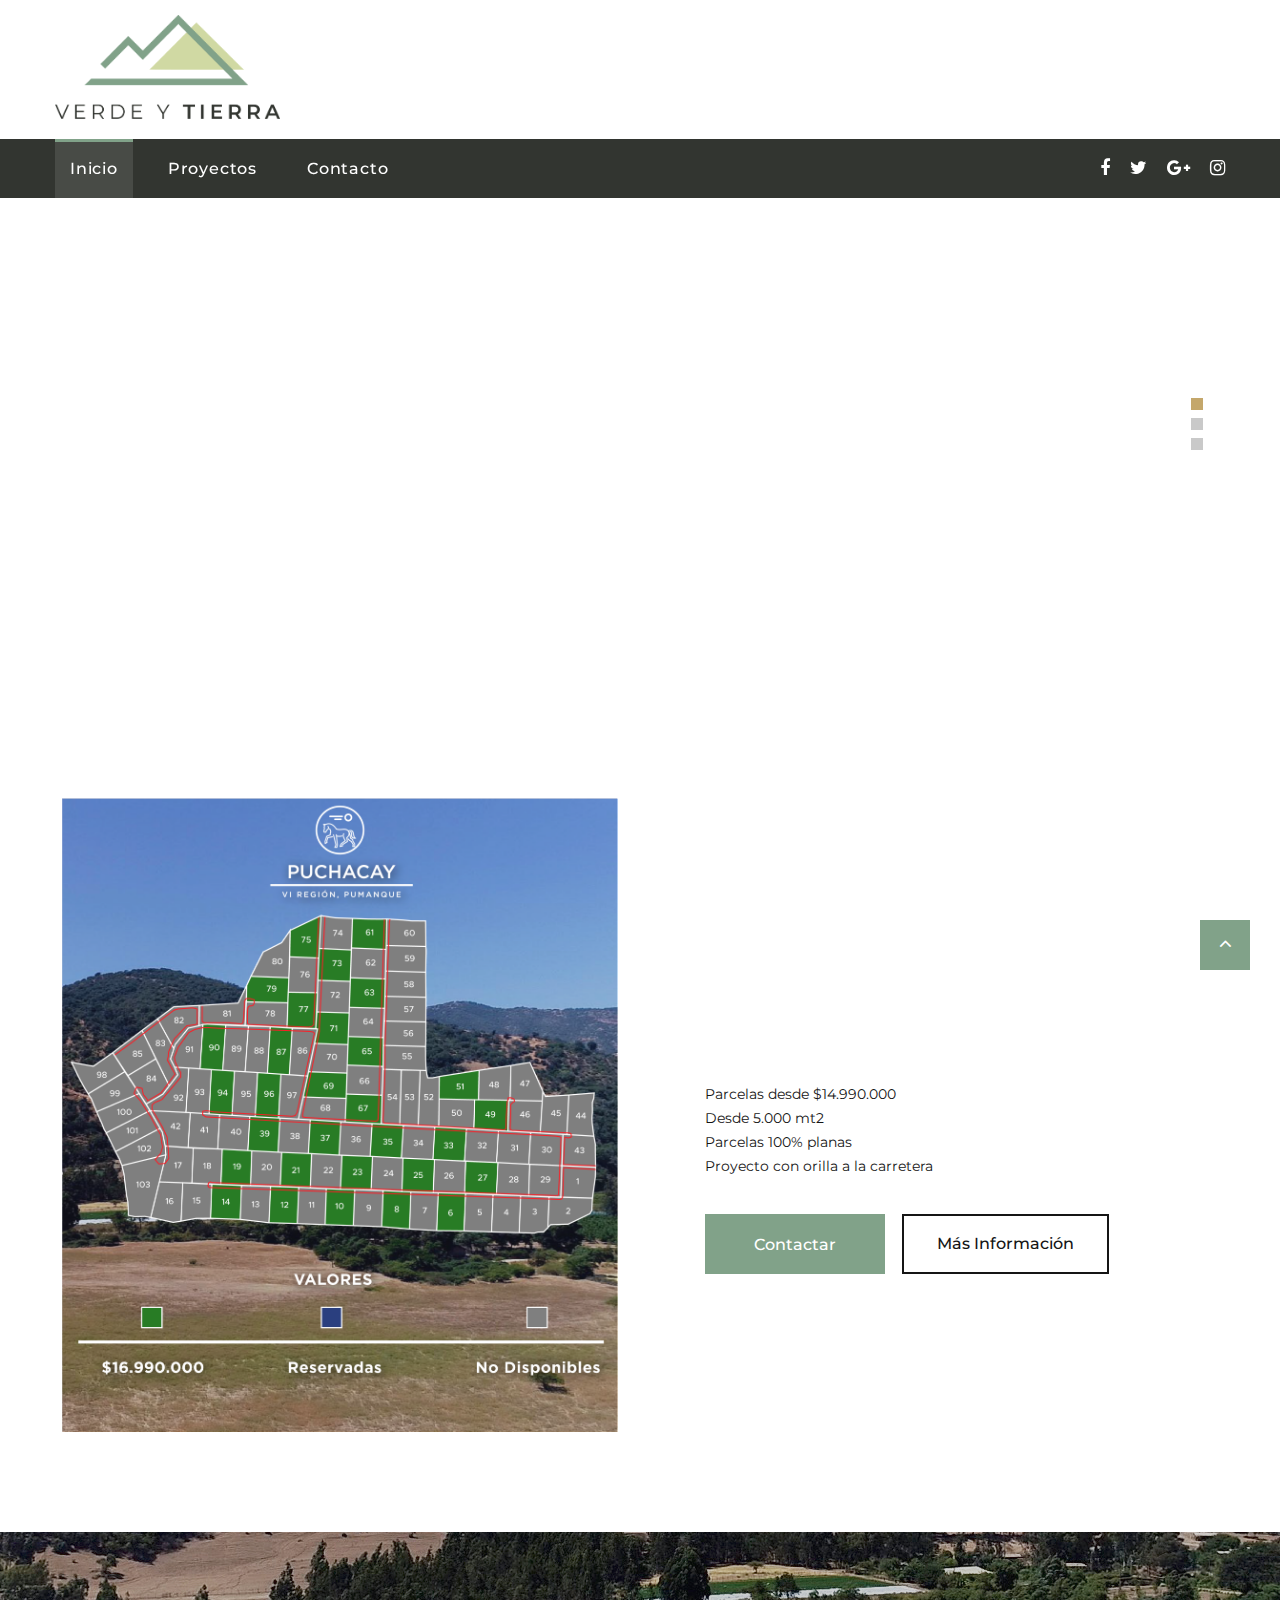
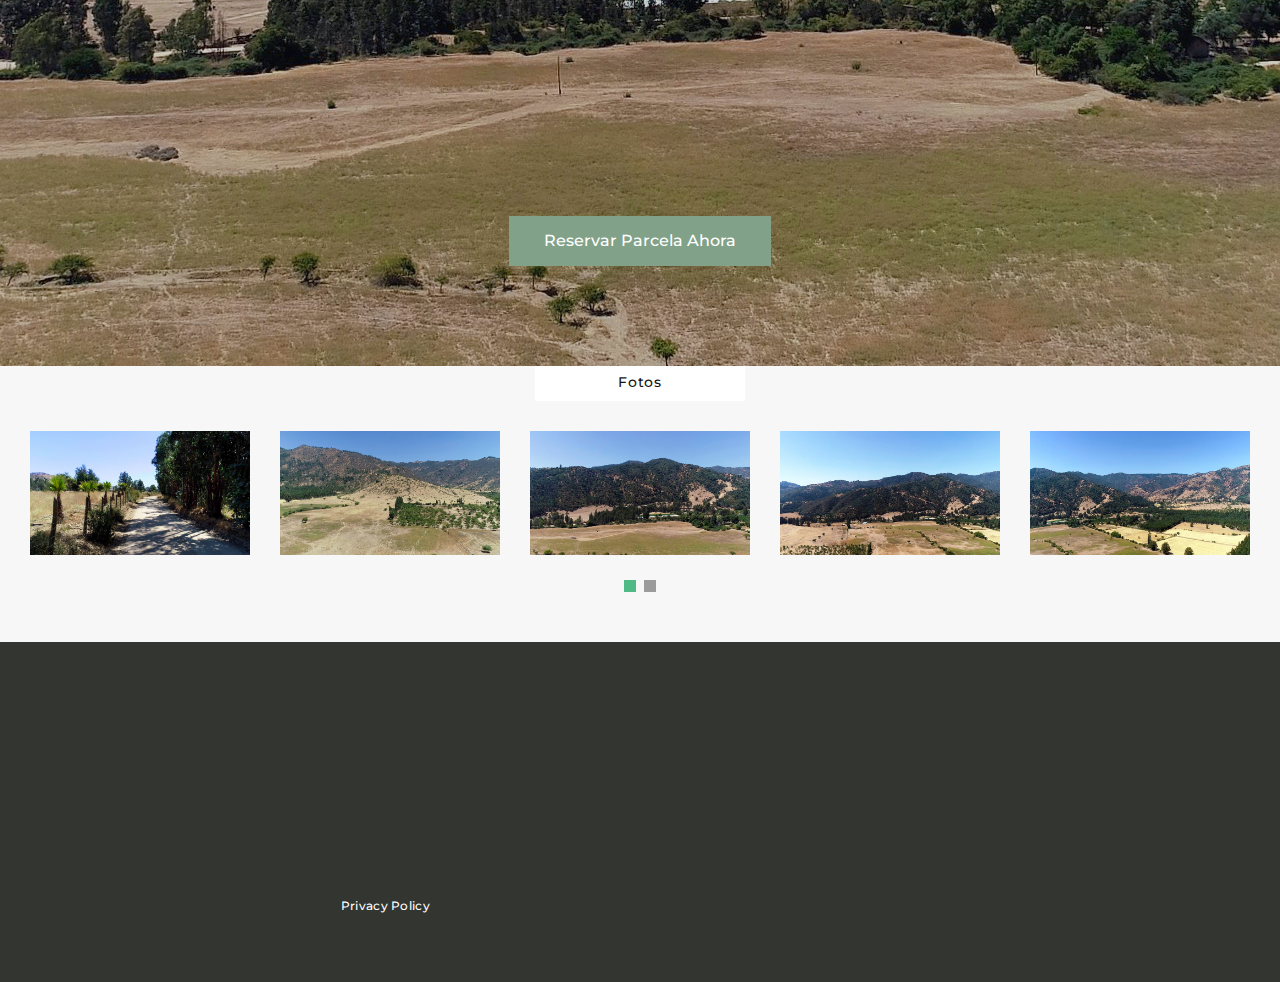
==== commit 318ec467: "version final" ====
--- a/index.html
+++ b/index.html
@@ -60,8 +60,7 @@
                     </li>
                     <li class="rd-nav-item"><a class="rd-nav-link" href="proyectos.html">Proyectos</a>
                     </li>
-                    <li class="rd-nav-item"><a class="rd-nav-link" href="nosotros.html">Nosotros</a>
-                    </li>
+                    
                     <li class="rd-nav-item"><a class="rd-nav-link" href="contacto.html">Contacto</a>
                     </li>
                   </ul>
@@ -104,7 +103,7 @@
                 <div class="row">
                   <div class="col-md-10">
                     <h6 class="text-uppercase" data-caption-animate="fadeInRight" data-caption-delay="0">Vive la tranquilidad del campo</h6>
-                    <h2 class="oh font-weight-light" data-caption-animate="slideInUp" data-caption-delay="100"><span>Tu Tranquilidad</span><span class="font-weight-bold"> Nuestra Prioridad</span></h2><a class="button button-default-outline button-ujarak" href="proyectos.html" data-caption-animate="fadeInLeft" data-caption-delay="0">Mas información</a>
+                    <h2 class="oh font-weight-light" data-caption-animate="slideInUp" data-caption-delay="100"><span>Tu Tranquilidad -</span><span class="font-weight-bold"> Nuestra Prioridad</span></h2><a class="button button-default-outline button-ujarak" href="proyectos.html" data-caption-animate="fadeInLeft" data-caption-delay="0">Mas información</a>
                   </div>
                 </div>
               </div>
@@ -399,7 +398,7 @@
           <div class="parallax-content section-xl section-inset-custom-1 context-dark bg-overlay-2-21">
             <div class="container">
               <h2 class="heading-2 oh font-weight-normal wow slideInDown"><span class="d-block font-weight-semi-bold">VENTA EN BLANCO</span><span class="d-block font-weight-light">Cupos limitados</span></h2>
-              <p class="text-width-medium text-spacing-75 wow fadeInLeft" data-wow-delay=".1s">Participa en nuestra venta en blanco y accede a los mejores precios!</p><a class="button button-secondary button-pipaluk" href="#">Reservar Parcela Ahora</a>
+              <p class="text-width-medium text-spacing-75 wow fadeInLeft" data-wow-delay=".1s">Participa en nuestra venta en blanco y accede a los mejores precios!</p><a class="button button-secondary button-pipaluk" href="proyectos.html">Reservar Parcela Ahora</a>
             </div>
           </div>
         </div>
--- a/css/fonts.css
+++ b/css/fonts.css
@@ -1,13040 +1,13043 @@
 /*
 *
 * Fonts
-*/+*/
 /*
 *
 * Font Awesome Icons 4.7.0
 * --------------------------------------------------
-*/-@font-face {-	font-family: 'FontAwesome';-	src: url("../fonts/fontawesome-webfont.eot?v=4.7.0");-	src: url("../fonts/fontawesome-webfont.eot?#iefix&v=4.7.0") format("embedded-opentype"), url("../fonts/fontawesome-webfont.woff2?v=4.7.0") format("woff2"), url("../fonts/fontawesome-webfont.woff?v=4.7.0") format("woff"), url("../fonts/fontawesome-webfont.ttf?v=4.7.0") format("truetype"), url("../fonts/fontawesome-webfont.svg?v=4.7.0#fontawesomeregular") format("svg");-	font-weight: normal;-	font-style: normal;-}--.fa {-	display: inline-block;-	font-family: 'FontAwesome';-	font-size: inherit;-	text-rendering: auto;-	-webkit-font-smoothing: antialiased;-	-moz-osx-font-smoothing: grayscale;-}--[class*='fa-']:before {-	font-weight: 400;-	font-family: 'FontAwesome';-}--/* makes the font 33% larger relative to the icon container */-.fa-lg {-	font-size: 1.33333333em;-	line-height: 0.75em;-	vertical-align: -15%;-}--.fa-2x {-	font-size: 2em;-}--.fa-3x {-	font-size: 3em;-}--.fa-4x {-	font-size: 4em;-}--.fa-5x {-	font-size: 5em;-}--.fa-fw {-	width: 1.28571429em;-	text-align: center;-}--.fa-ul {-	padding-left: 0;-	margin-left: 2.14285714em;-	list-style-type: none;-}--.fa-ul > li {-	position: relative;-}--.fa-li {-	position: absolute;-	left: -2.14285714em;-	width: 2.14285714em;-	top: 0.14285714em;-	text-align: center;-}--.fa-li.fa-lg {-	left: -1.85714286em;-}--.fa-border {-	padding: .2em .25em .15em;-	border: solid 0.08em #eeeeee;-	border-radius: .1em;-}--.fa-pull-left {-	float: left;-}--.fa-pull-right {-	float: right;-}--.fa.fa-pull-left {-	margin-right: .3em;-}--.fa.fa-pull-right {-	margin-left: .3em;-}--/* Deprecated as of 4.4.0 */-.pull-right {-	float: right;-}--.pull-left {-	float: left;-}--.fa.pull-left {-	margin-right: .3em;-}--.fa.pull-right {-	margin-left: .3em;-}--.fa-spin {-	-webkit-animation: fa-spin 2s infinite linear;-	animation: fa-spin 2s infinite linear;-}--.fa-pulse {-	-webkit-animation: fa-spin 1s infinite steps(8);-	animation: fa-spin 1s infinite steps(8);-}--@-webkit-keyframes fa-spin {-	0% {-		-webkit-transform: rotate(0deg);-		transform: rotate(0deg);-	}-	100% {-		-webkit-transform: rotate(359deg);-		transform: rotate(359deg);-	}-}--@keyframes fa-spin {-	0% {-		-webkit-transform: rotate(0deg);-		transform: rotate(0deg);-	}-	100% {-		-webkit-transform: rotate(359deg);-		transform: rotate(359deg);-	}-}--.fa-rotate-90 {-	-ms-filter: "progid:DXImageTransform.Microsoft.BasicImage(rotation=1)";-	-webkit-transform: rotate(90deg);-	-ms-transform: rotate(90deg);-	transform: rotate(90deg);-}--.fa-rotate-180 {-	-ms-filter: "progid:DXImageTransform.Microsoft.BasicImage(rotation=2)";-	-webkit-transform: rotate(180deg);-	-ms-transform: rotate(180deg);-	transform: rotate(180deg);-}--.fa-rotate-270 {-	-ms-filter: "progid:DXImageTransform.Microsoft.BasicImage(rotation=3)";-	-webkit-transform: rotate(270deg);-	-ms-transform: rotate(270deg);-	transform: rotate(270deg);-}--.fa-flip-horizontal {-	-ms-filter: "progid:DXImageTransform.Microsoft.BasicImage(rotation=0, mirror=1)";-	-webkit-transform: scale(-1, 1);-	-ms-transform: scale(-1, 1);-	transform: scale(-1, 1);-}--.fa-flip-vertical {-	-ms-filter: "progid:DXImageTransform.Microsoft.BasicImage(rotation=2, mirror=1)";-	-webkit-transform: scale(1, -1);-	-ms-transform: scale(1, -1);-	transform: scale(1, -1);-}--:root .fa-rotate-90,-:root .fa-rotate-180,-:root .fa-rotate-270,-:root .fa-flip-horizontal,-:root .fa-flip-vertical {-	filter: none;-}--.fa-stack {-	position: relative;-	display: inline-block;-	width: 2em;-	height: 2em;-	line-height: 2em;-	vertical-align: middle;-}--.fa-stack-1x,-.fa-stack-2x {-	position: absolute;-	left: 0;-	width: 100%;-	text-align: center;-}--.fa-stack-1x {-	line-height: inherit;-}--.fa-stack-2x {-	font-size: 2em;-}--.fa-inverse {-	color: #ffffff;-}-+*/
+@font-face {
+	font-family: 'FontAwesome';
+	src: url("../fonts/fontawesome-webfont.eot?v=4.7.0");
+	src: url("../fonts/fontawesome-webfont.eot?#iefix&v=4.7.0") format("embedded-opentype"), url("../fonts/fontawesome-webfont.woff2?v=4.7.0") format("woff2"), url("../fonts/fontawesome-webfont.woff?v=4.7.0") format("woff"), url("../fonts/fontawesome-webfont.ttf?v=4.7.0") format("truetype"), url("../fonts/fontawesome-webfont.svg?v=4.7.0#fontawesomeregular") format("svg");
+	font-weight: normal;
+	font-style: normal;
+}
+
+.fa {
+	display: inline-block;
+	font-family: 'FontAwesome';
+	font-size: inherit;
+	text-rendering: auto;
+	-webkit-font-smoothing: antialiased;
+	-moz-osx-font-smoothing: grayscale;
+}
+
+[class*='fa-']:before {
+	font-weight: 400;
+	font-family: 'FontAwesome';
+}
+
+/* makes the font 33% larger relative to the icon container */
+.fa-lg {
+	font-size: 1.33333333em;
+	line-height: 0.75em;
+	vertical-align: -15%;
+}
+
+.fa-2x {
+	font-size: 2em;
+}
+
+.fa-3x {
+	font-size: 3em;
+}
+
+.fa-4x {
+	font-size: 4em;
+}
+
+.fa-5x {
+	font-size: 5em;
+}
+
+.fa-fw {
+	width: 1.28571429em;
+	text-align: center;
+}
+
+.fa-ul {
+	padding-left: 0;
+	margin-left: 2.14285714em;
+	list-style-type: none;
+}
+
+.fa-ul > li {
+	position: relative;
+}
+
+.fa-li {
+	position: absolute;
+	left: -2.14285714em;
+	width: 2.14285714em;
+	top: 0.14285714em;
+	text-align: center;
+}
+
+.fa-li.fa-lg {
+	left: -1.85714286em;
+}
+
+.fa-border {
+	padding: .2em .25em .15em;
+	border: solid 0.08em #eeeeee;
+	border-radius: .1em;
+}
+
+.fa-pull-left {
+	float: left;
+}
+
+.fa-pull-right {
+	float: right;
+}
+
+.fa.fa-pull-left {
+	margin-right: .3em;
+}
+
+.fa.fa-pull-right {
+	margin-left: .3em;
+}
+
+/* Deprecated as of 4.4.0 */
+.pull-right {
+	float: right;
+}
+
+.pull-left {
+	float: left;
+}
+
+.fa.pull-left {
+	margin-right: .3em;
+}
+
+.fa.pull-right {
+	margin-left: .3em;
+}
+
+.fa-spin {
+	-webkit-animation: fa-spin 2s infinite linear;
+	animation: fa-spin 2s infinite linear;
+}
+
+.fa-pulse {
+	-webkit-animation: fa-spin 1s infinite steps(8);
+	animation: fa-spin 1s infinite steps(8);
+}
+
+@-webkit-keyframes fa-spin {
+	0% {
+		-webkit-transform: rotate(0deg);
+		transform: rotate(0deg);
+	}
+	100% {
+		-webkit-transform: rotate(359deg);
+		transform: rotate(359deg);
+	}
+}
+
+@keyframes fa-spin {
+	0% {
+		-webkit-transform: rotate(0deg);
+		transform: rotate(0deg);
+	}
+	100% {
+		-webkit-transform: rotate(359deg);
+		transform: rotate(359deg);
+	}
+}
+
+.fa-rotate-90 {
+	-ms-filter: "progid:DXImageTransform.Microsoft.BasicImage(rotation=1)";
+	-webkit-transform: rotate(90deg);
+	-ms-transform: rotate(90deg);
+	transform: rotate(90deg);
+}
+
+.fa-rotate-180 {
+	-ms-filter: "progid:DXImageTransform.Microsoft.BasicImage(rotation=2)";
+	-webkit-transform: rotate(180deg);
+	-ms-transform: rotate(180deg);
+	transform: rotate(180deg);
+}
+
+.fa-rotate-270 {
+	-ms-filter: "progid:DXImageTransform.Microsoft.BasicImage(rotation=3)";
+	-webkit-transform: rotate(270deg);
+	-ms-transform: rotate(270deg);
+	transform: rotate(270deg);
+}
+
+.fa-flip-horizontal {
+	-ms-filter: "progid:DXImageTransform.Microsoft.BasicImage(rotation=0, mirror=1)";
+	-webkit-transform: scale(-1, 1);
+	-ms-transform: scale(-1, 1);
+	transform: scale(-1, 1);
+}
+
+.fa-flip-vertical {
+	-ms-filter: "progid:DXImageTransform.Microsoft.BasicImage(rotation=2, mirror=1)";
+	-webkit-transform: scale(1, -1);
+	-ms-transform: scale(1, -1);
+	transform: scale(1, -1);
+}
+
+:root .fa-rotate-90,
+:root .fa-rotate-180,
+:root .fa-rotate-270,
+:root .fa-flip-horizontal,
+:root .fa-flip-vertical {
+	filter: none;
+}
+
+.fa-stack {
+	position: relative;
+	display: inline-block;
+	width: 2em;
+	height: 2em;
+	line-height: 2em;
+	vertical-align: middle;
+}
+
+.fa-stack-1x,
+.fa-stack-2x {
+	position: absolute;
+	left: 0;
+	width: 100%;
+	text-align: center;
+}
+
+.fa-stack-1x {
+	line-height: inherit;
+}
+
+.fa-stack-2x {
+	font-size: 2em;
+}
+
+.fa-inverse {
+	color: #ffffff;
+}
+
 /* Font Awesome uses the Unicode Private Use Area (PUA) to ensure screen
-   readers do not read off random characters that represent icons */-.fa-glass:before {-	content: "\f000";-}--.fa-music:before {-	content: "\f001";-}--.fa-search:before {-	content: "\f002";-}--.fa-envelope-o:before {-	content: "\f003";-}--.fa-heart:before {-	content: "\f004";-}--.fa-star:before {-	content: "\f005";-}--.fa-star-o:before {-	content: "\f006";-}--.fa-user:before {-	content: "\f007";-}--.fa-film:before {-	content: "\f008";-}--.fa-th-large:before {-	content: "\f009";-}--.fa-th:before {-	content: "\f00a";-}--.fa-th-list:before {-	content: "\f00b";-}--.fa-check:before {-	content: "\f00c";-}--.fa-remove:before,-.fa-close:before,-.fa-times:before {-	content: "\f00d";-}--.fa-search-plus:before {-	content: "\f00e";-}--.fa-search-minus:before {-	content: "\f010";-}--.fa-power-off:before {-	content: "\f011";-}--.fa-signal:before {-	content: "\f012";-}--.fa-gear:before,-.fa-cog:before {-	content: "\f013";-}--.fa-trash-o:before {-	content: "\f014";-}--.fa-home:before {-	content: "\f015";-}--.fa-file-o:before {-	content: "\f016";-}--.fa-clock-o:before {-	content: "\f017";-}--.fa-road:before {-	content: "\f018";-}--.fa-download:before {-	content: "\f019";-}--.fa-arrow-circle-o-down:before {-	content: "\f01a";-}--.fa-arrow-circle-o-up:before {-	content: "\f01b";-}--.fa-inbox:before {-	content: "\f01c";-}--.fa-play-circle-o:before {-	content: "\f01d";-}--.fa-rotate-right:before,-.fa-repeat:before {-	content: "\f01e";-}--.fa-refresh:before {-	content: "\f021";-}--.fa-list-alt:before {-	content: "\f022";-}--.fa-lock:before {-	content: "\f023";-}--.fa-flag:before {-	content: "\f024";-}--.fa-headphones:before {-	content: "\f025";-}--.fa-volume-off:before {-	content: "\f026";-}--.fa-volume-down:before {-	content: "\f027";-}--.fa-volume-up:before {-	content: "\f028";-}--.fa-qrcode:before {-	content: "\f029";-}--.fa-barcode:before {-	content: "\f02a";-}--.fa-tag:before {-	content: "\f02b";-}--.fa-tags:before {-	content: "\f02c";-}--.fa-book:before {-	content: "\f02d";-}--.fa-bookmark:before {-	content: "\f02e";-}--.fa-print:before {-	content: "\f02f";-}--.fa-camera:before {-	content: "\f030";-}--.fa-font:before {-	content: "\f031";-}--.fa-bold:before {-	content: "\f032";-}--.fa-italic:before {-	content: "\f033";-}--.fa-text-height:before {-	content: "\f034";-}--.fa-text-width:before {-	content: "\f035";-}--.fa-align-left:before {-	content: "\f036";-}--.fa-align-center:before {-	content: "\f037";-}--.fa-align-right:before {-	content: "\f038";-}--.fa-align-justify:before {-	content: "\f039";-}--.fa-list:before {-	content: "\f03a";-}--.fa-dedent:before,-.fa-outdent:before {-	content: "\f03b";-}--.fa-indent:before {-	content: "\f03c";-}--.fa-video-camera:before {-	content: "\f03d";-}--.fa-photo:before,-.fa-image:before,-.fa-picture-o:before {-	content: "\f03e";-}--.fa-pencil:before {-	content: "\f040";-}--.fa-map-marker:before {-	content: "\f041";-}--.fa-adjust:before {-	content: "\f042";-}--.fa-tint:before {-	content: "\f043";-}--.fa-edit:before,-.fa-pencil-square-o:before {-	content: "\f044";-}--.fa-share-square-o:before {-	content: "\f045";-}--.fa-check-square-o:before {-	content: "\f046";-}--.fa-arrows:before {-	content: "\f047";-}--.fa-step-backward:before {-	content: "\f048";-}--.fa-fast-backward:before {-	content: "\f049";-}--.fa-backward:before {-	content: "\f04a";-}--.fa-play:before {-	content: "\f04b";-}--.fa-pause:before {-	content: "\f04c";-}--.fa-stop:before {-	content: "\f04d";-}--.fa-forward:before {-	content: "\f04e";-}--.fa-fast-forward:before {-	content: "\f050";-}--.fa-step-forward:before {-	content: "\f051";-}--.fa-eject:before {-	content: "\f052";-}--.fa-chevron-left:before {-	content: "\f053";-}--.fa-chevron-right:before {-	content: "\f054";-}--.fa-plus-circle:before {-	content: "\f055";-}--.fa-minus-circle:before {-	content: "\f056";-}--.fa-times-circle:before {-	content: "\f057";-}--.fa-check-circle:before {-	content: "\f058";-}--.fa-question-circle:before {-	content: "\f059";-}--.fa-info-circle:before {-	content: "\f05a";-}--.fa-crosshairs:before {-	content: "\f05b";-}--.fa-times-circle-o:before {-	content: "\f05c";-}--.fa-check-circle-o:before {-	content: "\f05d";-}--.fa-ban:before {-	content: "\f05e";-}--.fa-arrow-left:before {-	content: "\f060";-}--.fa-arrow-right:before {-	content: "\f061";-}--.fa-arrow-up:before {-	content: "\f062";-}--.fa-arrow-down:before {-	content: "\f063";-}--.fa-mail-forward:before,-.fa-share:before {-	content: "\f064";-}--.fa-expand:before {-	content: "\f065";-}--.fa-compress:before {-	content: "\f066";-}--.fa-plus:before {-	content: "\f067";-}--.fa-minus:before {-	content: "\f068";-}--.fa-asterisk:before {-	content: "\f069";-}--.fa-exclamation-circle:before {-	content: "\f06a";-}--.fa-gift:before {-	content: "\f06b";-}--.fa-leaf:before {-	content: "\f06c";-}--.fa-fire:before {-	content: "\f06d";-}--.fa-eye:before {-	content: "\f06e";-}--.fa-eye-slash:before {-	content: "\f070";-}--.fa-warning:before,-.fa-exclamation-triangle:before {-	content: "\f071";-}--.fa-plane:before {-	content: "\f072";-}--.fa-calendar:before {-	content: "\f073";-}--.fa-random:before {-	content: "\f074";-}--.fa-comment:before {-	content: "\f075";-}--.fa-magnet:before {-	content: "\f076";-}--.fa-chevron-up:before {-	content: "\f077";-}--.fa-chevron-down:before {-	content: "\f078";-}--.fa-retweet:before {-	content: "\f079";-}--.fa-shopping-cart:before {-	content: "\f07a";-}--.fa-folder:before {-	content: "\f07b";-}--.fa-folder-open:before {-	content: "\f07c";-}--.fa-arrows-v:before {-	content: "\f07d";-}--.fa-arrows-h:before {-	content: "\f07e";-}--.fa-bar-chart-o:before,-.fa-bar-chart:before {-	content: "\f080";-}--.fa-twitter-square:before {-	content: "\f081";-}--.fa-facebook-square:before {-	content: "\f082";-}--.fa-camera-retro:before {-	content: "\f083";-}--.fa-key:before {-	content: "\f084";-}--.fa-gears:before,-.fa-cogs:before {-	content: "\f085";-}--.fa-comments:before {-	content: "\f086";-}--.fa-thumbs-o-up:before {-	content: "\f087";-}--.fa-thumbs-o-down:before {-	content: "\f088";-}--.fa-star-half:before {-	content: "\f089";-}--.fa-heart-o:before {-	content: "\f08a";-}--.fa-sign-out:before {-	content: "\f08b";-}--.fa-linkedin-square:before {-	content: "\f08c";-}--.fa-thumb-tack:before {-	content: "\f08d";-}--.fa-external-link:before {-	content: "\f08e";-}--.fa-sign-in:before {-	content: "\f090";-}--.fa-trophy:before {-	content: "\f091";-}--.fa-github-square:before {-	content: "\f092";-}--.fa-upload:before {-	content: "\f093";-}--.fa-lemon-o:before {-	content: "\f094";-}--.fa-phone:before {-	content: "\f095";-}--.fa-square-o:before {-	content: "\f096";-}--.fa-bookmark-o:before {-	content: "\f097";-}--.fa-phone-square:before {-	content: "\f098";-}--.fa-twitter:before {-	content: "\f099";-}--.fa-facebook-f:before,-.fa-facebook:before {-	content: "\f09a";-}--.fa-github:before {-	content: "\f09b";-}--.fa-unlock:before {-	content: "\f09c";-}--.fa-credit-card:before {-	content: "\f09d";-}--.fa-feed:before,-.fa-rss:before {-	content: "\f09e";-}--.fa-hdd-o:before {-	content: "\f0a0";-}--.fa-bullhorn:before {-	content: "\f0a1";-}--.fa-bell:before {-	content: "\f0f3";-}--.fa-certificate:before {-	content: "\f0a3";-}--.fa-hand-o-right:before {-	content: "\f0a4";-}--.fa-hand-o-left:before {-	content: "\f0a5";-}--.fa-hand-o-up:before {-	content: "\f0a6";-}--.fa-hand-o-down:before {-	content: "\f0a7";-}--.fa-arrow-circle-left:before {-	content: "\f0a8";-}--.fa-arrow-circle-right:before {-	content: "\f0a9";-}--.fa-arrow-circle-up:before {-	content: "\f0aa";-}--.fa-arrow-circle-down:before {-	content: "\f0ab";-}--.fa-globe:before {-	content: "\f0ac";-}--.fa-wrench:before {-	content: "\f0ad";-}--.fa-tasks:before {-	content: "\f0ae";-}--.fa-filter:before {-	content: "\f0b0";-}--.fa-briefcase:before {-	content: "\f0b1";-}--.fa-arrows-alt:before {-	content: "\f0b2";-}--.fa-group:before,-.fa-users:before {-	content: "\f0c0";-}--.fa-chain:before,-.fa-link:before {-	content: "\f0c1";-}--.fa-cloud:before {-	content: "\f0c2";-}--.fa-flask:before {-	content: "\f0c3";-}--.fa-cut:before,-.fa-scissors:before {-	content: "\f0c4";-}--.fa-copy:before,-.fa-files-o:before {-	content: "\f0c5";-}--.fa-paperclip:before {-	content: "\f0c6";-}--.fa-save:before,-.fa-floppy-o:before {-	content: "\f0c7";-}--.fa-square:before {-	content: "\f0c8";-}--.fa-navicon:before,-.fa-reorder:before,-.fa-bars:before {-	content: "\f0c9";-}--.fa-list-ul:before {-	content: "\f0ca";-}--.fa-list-ol:before {-	content: "\f0cb";-}--.fa-strikethrough:before {-	content: "\f0cc";-}--.fa-underline:before {-	content: "\f0cd";-}--.fa-table:before {-	content: "\f0ce";-}--.fa-magic:before {-	content: "\f0d0";-}--.fa-truck:before {-	content: "\f0d1";-}--.fa-pinterest:before {-	content: "\f0d2";-}--.fa-pinterest-square:before {-	content: "\f0d3";-}--.fa-google-plus-square:before {-	content: "\f0d4";-}--.fa-google-plus:before {-	content: "\f0d5";-}--.fa-money:before {-	content: "\f0d6";-}--.fa-caret-down:before {-	content: "\f0d7";-}--.fa-caret-up:before {-	content: "\f0d8";-}--.fa-caret-left:before {-	content: "\f0d9";-}--.fa-caret-right:before {-	content: "\f0da";-}--.fa-columns:before {-	content: "\f0db";-}--.fa-unsorted:before,-.fa-sort:before {-	content: "\f0dc";-}--.fa-sort-down:before,-.fa-sort-desc:before {-	content: "\f0dd";-}--.fa-sort-up:before,-.fa-sort-asc:before {-	content: "\f0de";-}--.fa-envelope:before {-	content: "\f0e0";-}--.fa-linkedin:before {-	content: "\f0e1";-}--.fa-rotate-left:before,-.fa-undo:before {-	content: "\f0e2";-}--.fa-legal:before,-.fa-gavel:before {-	content: "\f0e3";-}--.fa-dashboard:before,-.fa-tachometer:before {-	content: "\f0e4";-}--.fa-comment-o:before {-	content: "\f0e5";-}--.fa-comments-o:before {-	content: "\f0e6";-}--.fa-flash:before,-.fa-bolt:before {-	content: "\f0e7";-}--.fa-sitemap:before {-	content: "\f0e8";-}--.fa-umbrella:before {-	content: "\f0e9";-}--.fa-paste:before,-.fa-clipboard:before {-	content: "\f0ea";-}--.fa-lightbulb-o:before {-	content: "\f0eb";-}--.fa-exchange:before {-	content: "\f0ec";-}--.fa-cloud-download:before {-	content: "\f0ed";-}--.fa-cloud-upload:before {-	content: "\f0ee";-}--.fa-user-md:before {-	content: "\f0f0";-}--.fa-stethoscope:before {-	content: "\f0f1";-}--.fa-suitcase:before {-	content: "\f0f2";-}--.fa-bell-o:before {-	content: "\f0a2";-}--.fa-coffee:before {-	content: "\f0f4";-}--.fa-cutlery:before {-	content: "\f0f5";-}--.fa-file-text-o:before {-	content: "\f0f6";-}--.fa-building-o:before {-	content: "\f0f7";-}--.fa-hospital-o:before {-	content: "\f0f8";-}--.fa-ambulance:before {-	content: "\f0f9";-}--.fa-medkit:before {-	content: "\f0fa";-}--.fa-fighter-jet:before {-	content: "\f0fb";-}--.fa-beer:before {-	content: "\f0fc";-}--.fa-h-square:before {-	content: "\f0fd";-}--.fa-plus-square:before {-	content: "\f0fe";-}--.fa-angle-double-left:before {-	content: "\f100";-}--.fa-angle-double-right:before {-	content: "\f101";-}--.fa-angle-double-up:before {-	content: "\f102";-}--.fa-angle-double-down:before {-	content: "\f103";-}--.fa-angle-left:before {-	content: "\f104";-}--.fa-angle-right:before {-	content: "\f105";-}--.fa-angle-up:before {-	content: "\f106";-}--.fa-angle-down:before {-	content: "\f107";-}--.fa-desktop:before {-	content: "\f108";-}--.fa-laptop:before {-	content: "\f109";-}--.fa-tablet:before {-	content: "\f10a";-}--.fa-mobile-phone:before,-.fa-mobile:before {-	content: "\f10b";-}--.fa-circle-o:before {-	content: "\f10c";-}--.fa-quote-left:before {-	content: "\f10d";-}--.fa-quote-right:before {-	content: "\f10e";-}--.fa-spinner:before {-	content: "\f110";-}--.fa-circle:before {-	content: "\f111";-}--.fa-mail-reply:before,-.fa-reply:before {-	content: "\f112";-}--.fa-github-alt:before {-	content: "\f113";-}--.fa-folder-o:before {-	content: "\f114";-}--.fa-folder-open-o:before {-	content: "\f115";-}--.fa-smile-o:before {-	content: "\f118";-}--.fa-frown-o:before {-	content: "\f119";-}--.fa-meh-o:before {-	content: "\f11a";-}--.fa-gamepad:before {-	content: "\f11b";-}--.fa-keyboard-o:before {-	content: "\f11c";-}--.fa-flag-o:before {-	content: "\f11d";-}--.fa-flag-checkered:before {-	content: "\f11e";-}--.fa-terminal:before {-	content: "\f120";-}--.fa-code:before {-	content: "\f121";-}--.fa-mail-reply-all:before,-.fa-reply-all:before {-	content: "\f122";-}--.fa-star-half-empty:before,-.fa-star-half-full:before,-.fa-star-half-o:before {-	content: "\f123";-}--.fa-location-arrow:before {-	content: "\f124";-}--.fa-crop:before {-	content: "\f125";-}--.fa-code-fork:before {-	content: "\f126";-}--.fa-unlink:before,-.fa-chain-broken:before {-	content: "\f127";-}--.fa-question:before {-	content: "\f128";-}--.fa-info:before {-	content: "\f129";-}--.fa-exclamation:before {-	content: "\f12a";-}--.fa-superscript:before {-	content: "\f12b";-}--.fa-subscript:before {-	content: "\f12c";-}--.fa-eraser:before {-	content: "\f12d";-}--.fa-puzzle-piece:before {-	content: "\f12e";-}--.fa-microphone:before {-	content: "\f130";-}--.fa-microphone-slash:before {-	content: "\f131";-}--.fa-shield:before {-	content: "\f132";-}--.fa-calendar-o:before {-	content: "\f133";-}--.fa-fire-extinguisher:before {-	content: "\f134";-}--.fa-rocket:before {-	content: "\f135";-}--.fa-maxcdn:before {-	content: "\f136";-}--.fa-chevron-circle-left:before {-	content: "\f137";-}--.fa-chevron-circle-right:before {-	content: "\f138";-}--.fa-chevron-circle-up:before {-	content: "\f139";-}--.fa-chevron-circle-down:before {-	content: "\f13a";-}--.fa-html5:before {-	content: "\f13b";-}--.fa-css3:before {-	content: "\f13c";-}--.fa-anchor:before {-	content: "\f13d";-}--.fa-unlock-alt:before {-	content: "\f13e";-}--.fa-bullseye:before {-	content: "\f140";-}--.fa-ellipsis-h:before {-	content: "\f141";-}--.fa-ellipsis-v:before {-	content: "\f142";-}--.fa-rss-square:before {-	content: "\f143";-}--.fa-play-circle:before {-	content: "\f144";-}--.fa-ticket:before {-	content: "\f145";-}--.fa-minus-square:before {-	content: "\f146";-}--.fa-minus-square-o:before {-	content: "\f147";-}--.fa-level-up:before {-	content: "\f148";-}--.fa-level-down:before {-	content: "\f149";-}--.fa-check-square:before {-	content: "\f14a";-}--.fa-pencil-square:before {-	content: "\f14b";-}--.fa-external-link-square:before {-	content: "\f14c";-}--.fa-share-square:before {-	content: "\f14d";-}--.fa-compass:before {-	content: "\f14e";-}--.fa-toggle-down:before,-.fa-caret-square-o-down:before {-	content: "\f150";-}--.fa-toggle-up:before,-.fa-caret-square-o-up:before {-	content: "\f151";-}--.fa-toggle-right:before,-.fa-caret-square-o-right:before {-	content: "\f152";-}--.fa-euro:before,-.fa-eur:before {-	content: "\f153";-}--.fa-gbp:before {-	content: "\f154";-}--.fa-dollar:before,-.fa-usd:before {-	content: "\f155";-}--.fa-rupee:before,-.fa-inr:before {-	content: "\f156";-}--.fa-cny:before,-.fa-rmb:before,-.fa-yen:before,-.fa-jpy:before {-	content: "\f157";-}--.fa-ruble:before,-.fa-rouble:before,-.fa-rub:before {-	content: "\f158";-}--.fa-won:before,-.fa-krw:before {-	content: "\f159";-}--.fa-bitcoin:before,-.fa-btc:before {-	content: "\f15a";-}--.fa-file:before {-	content: "\f15b";-}--.fa-file-text:before {-	content: "\f15c";-}--.fa-sort-alpha-asc:before {-	content: "\f15d";-}--.fa-sort-alpha-desc:before {-	content: "\f15e";-}--.fa-sort-amount-asc:before {-	content: "\f160";-}--.fa-sort-amount-desc:before {-	content: "\f161";-}--.fa-sort-numeric-asc:before {-	content: "\f162";-}--.fa-sort-numeric-desc:before {-	content: "\f163";-}--.fa-thumbs-up:before {-	content: "\f164";-}--.fa-thumbs-down:before {-	content: "\f165";-}--.fa-youtube-square:before {-	content: "\f166";-}--.fa-youtube:before {-	content: "\f167";-}--.fa-xing:before {-	content: "\f168";-}--.fa-xing-square:before {-	content: "\f169";-}--.fa-youtube-play:before {-	content: "\f16a";-}--.fa-dropbox:before {-	content: "\f16b";-}--.fa-stack-overflow:before {-	content: "\f16c";-}--.fa-instagram:before {-	content: "\f16d";-}--.fa-flickr:before {-	content: "\f16e";-}--.fa-adn:before {-	content: "\f170";-}--.fa-bitbucket:before {-	content: "\f171";-}--.fa-bitbucket-square:before {-	content: "\f172";-}--.fa-tumblr:before {-	content: "\f173";-}--.fa-tumblr-square:before {-	content: "\f174";-}--.fa-long-arrow-down:before {-	content: "\f175";-}--.fa-long-arrow-up:before {-	content: "\f176";-}--.fa-long-arrow-left:before {-	content: "\f177";-}--.fa-long-arrow-right:before {-	content: "\f178";-}--.fa-apple:before {-	content: "\f179";-}--.fa-windows:before {-	content: "\f17a";-}--.fa-android:before {-	content: "\f17b";-}--.fa-linux:before {-	content: "\f17c";-}--.fa-dribbble:before {-	content: "\f17d";-}--.fa-skype:before {-	content: "\f17e";-}--.fa-foursquare:before {-	content: "\f180";-}--.fa-trello:before {-	content: "\f181";-}--.fa-female:before {-	content: "\f182";-}--.fa-male:before {-	content: "\f183";-}--.fa-gittip:before,-.fa-gratipay:before {-	content: "\f184";-}--.fa-sun-o:before {-	content: "\f185";-}--.fa-moon-o:before {-	content: "\f186";-}--.fa-archive:before {-	content: "\f187";-}--.fa-bug:before {-	content: "\f188";-}--.fa-vk:before {-	content: "\f189";-}--.fa-weibo:before {-	content: "\f18a";-}--.fa-renren:before {-	content: "\f18b";-}--.fa-pagelines:before {-	content: "\f18c";-}--.fa-stack-exchange:before {-	content: "\f18d";-}--.fa-arrow-circle-o-right:before {-	content: "\f18e";-}--.fa-arrow-circle-o-left:before {-	content: "\f190";-}--.fa-toggle-left:before,-.fa-caret-square-o-left:before {-	content: "\f191";-}--.fa-dot-circle-o:before {-	content: "\f192";-}--.fa-wheelchair:before {-	content: "\f193";-}--.fa-vimeo-square:before {-	content: "\f194";-}--.fa-turkish-lira:before,-.fa-try:before {-	content: "\f195";-}--.fa-plus-square-o:before {-	content: "\f196";-}--.fa-space-shuttle:before {-	content: "\f197";-}--.fa-slack:before {-	content: "\f198";-}--.fa-envelope-square:before {-	content: "\f199";-}--.fa-wordpress:before {-	content: "\f19a";-}--.fa-openid:before {-	content: "\f19b";-}--.fa-institution:before,-.fa-bank:before,-.fa-university:before {-	content: "\f19c";-}--.fa-mortar-board:before,-.fa-graduation-cap:before {-	content: "\f19d";-}--.fa-yahoo:before {-	content: "\f19e";-}--.fa-google:before {-	content: "\f1a0";-}--.fa-reddit:before {-	content: "\f1a1";-}--.fa-reddit-square:before {-	content: "\f1a2";-}--.fa-stumbleupon-circle:before {-	content: "\f1a3";-}--.fa-stumbleupon:before {-	content: "\f1a4";-}--.fa-delicious:before {-	content: "\f1a5";-}--.fa-digg:before {-	content: "\f1a6";-}--.fa-pied-piper-pp:before {-	content: "\f1a7";-}--.fa-pied-piper-alt:before {-	content: "\f1a8";-}--.fa-drupal:before {-	content: "\f1a9";-}--.fa-joomla:before {-	content: "\f1aa";-}--.fa-language:before {-	content: "\f1ab";-}--.fa-fax:before {-	content: "\f1ac";-}--.fa-building:before {-	content: "\f1ad";-}--.fa-child:before {-	content: "\f1ae";-}--.fa-paw:before {-	content: "\f1b0";-}--.fa-spoon:before {-	content: "\f1b1";-}--.fa-cube:before {-	content: "\f1b2";-}--.fa-cubes:before {-	content: "\f1b3";-}--.fa-behance:before {-	content: "\f1b4";-}--.fa-behance-square:before {-	content: "\f1b5";-}--.fa-steam:before {-	content: "\f1b6";-}--.fa-steam-square:before {-	content: "\f1b7";-}--.fa-recycle:before {-	content: "\f1b8";-}--.fa-automobile:before,-.fa-car:before {-	content: "\f1b9";-}--.fa-cab:before,-.fa-taxi:before {-	content: "\f1ba";-}--.fa-tree:before {-	content: "\f1bb";-}--.fa-spotify:before {-	content: "\f1bc";-}--.fa-deviantart:before {-	content: "\f1bd";-}--.fa-soundcloud:before {-	content: "\f1be";-}--.fa-database:before {-	content: "\f1c0";-}--.fa-file-pdf-o:before {-	content: "\f1c1";-}--.fa-file-word-o:before {-	content: "\f1c2";-}--.fa-file-excel-o:before {-	content: "\f1c3";-}--.fa-file-powerpoint-o:before {-	content: "\f1c4";-}--.fa-file-photo-o:before,-.fa-file-picture-o:before,-.fa-file-image-o:before {-	content: "\f1c5";-}--.fa-file-zip-o:before,-.fa-file-archive-o:before {-	content: "\f1c6";-}--.fa-file-sound-o:before,-.fa-file-audio-o:before {-	content: "\f1c7";-}--.fa-file-movie-o:before,-.fa-file-video-o:before {-	content: "\f1c8";-}--.fa-file-code-o:before {-	content: "\f1c9";-}--.fa-vine:before {-	content: "\f1ca";-}--.fa-codepen:before {-	content: "\f1cb";-}--.fa-jsfiddle:before {-	content: "\f1cc";-}--.fa-life-bouy:before,-.fa-life-buoy:before,-.fa-life-saver:before,-.fa-support:before,-.fa-life-ring:before {-	content: "\f1cd";-}--.fa-circle-o-notch:before {-	content: "\f1ce";-}--.fa-ra:before,-.fa-resistance:before,-.fa-rebel:before {-	content: "\f1d0";-}--.fa-ge:before,-.fa-empire:before {-	content: "\f1d1";-}--.fa-git-square:before {-	content: "\f1d2";-}--.fa-git:before {-	content: "\f1d3";-}--.fa-y-combinator-square:before,-.fa-yc-square:before,-.fa-hacker-news:before {-	content: "\f1d4";-}--.fa-tencent-weibo:before {-	content: "\f1d5";-}--.fa-qq:before {-	content: "\f1d6";-}--.fa-wechat:before,-.fa-weixin:before {-	content: "\f1d7";-}--.fa-send:before,-.fa-paper-plane:before {-	content: "\f1d8";-}--.fa-send-o:before,-.fa-paper-plane-o:before {-	content: "\f1d9";-}--.fa-history:before {-	content: "\f1da";-}--.fa-circle-thin:before {-	content: "\f1db";-}--.fa-header:before {-	content: "\f1dc";-}--.fa-paragraph:before {-	content: "\f1dd";-}--.fa-sliders:before {-	content: "\f1de";-}--.fa-share-alt:before {-	content: "\f1e0";-}--.fa-share-alt-square:before {-	content: "\f1e1";-}--.fa-bomb:before {-	content: "\f1e2";-}--.fa-soccer-ball-o:before,-.fa-futbol-o:before {-	content: "\f1e3";-}--.fa-tty:before {-	content: "\f1e4";-}--.fa-binoculars:before {-	content: "\f1e5";-}--.fa-plug:before {-	content: "\f1e6";-}--.fa-slideshare:before {-	content: "\f1e7";-}--.fa-twitch:before {-	content: "\f1e8";-}--.fa-yelp:before {-	content: "\f1e9";-}--.fa-newspaper-o:before {-	content: "\f1ea";-}--.fa-wifi:before {-	content: "\f1eb";-}--.fa-calculator:before {-	content: "\f1ec";-}--.fa-paypal:before {-	content: "\f1ed";-}--.fa-google-wallet:before {-	content: "\f1ee";-}--.fa-cc-visa:before {-	content: "\f1f0";-}--.fa-cc-mastercard:before {-	content: "\f1f1";-}--.fa-cc-discover:before {-	content: "\f1f2";-}--.fa-cc-amex:before {-	content: "\f1f3";-}--.fa-cc-paypal:before {-	content: "\f1f4";-}--.fa-cc-stripe:before {-	content: "\f1f5";-}--.fa-bell-slash:before {-	content: "\f1f6";-}--.fa-bell-slash-o:before {-	content: "\f1f7";-}--.fa-trash:before {-	content: "\f1f8";-}--.fa-copyright:before {-	content: "\f1f9";-}--.fa-at:before {-	content: "\f1fa";-}--.fa-eyedropper:before {-	content: "\f1fb";-}--.fa-paint-brush:before {-	content: "\f1fc";-}--.fa-birthday-cake:before {-	content: "\f1fd";-}--.fa-area-chart:before {-	content: "\f1fe";-}--.fa-pie-chart:before {-	content: "\f200";-}--.fa-line-chart:before {-	content: "\f201";-}--.fa-lastfm:before {-	content: "\f202";-}--.fa-lastfm-square:before {-	content: "\f203";-}--.fa-toggle-off:before {-	content: "\f204";-}--.fa-toggle-on:before {-	content: "\f205";-}--.fa-bicycle:before {-	content: "\f206";-}--.fa-bus:before {-	content: "\f207";-}--.fa-ioxhost:before {-	content: "\f208";-}--.fa-angellist:before {-	content: "\f209";-}--.fa-cc:before {-	content: "\f20a";-}--.fa-shekel:before,-.fa-sheqel:before,-.fa-ils:before {-	content: "\f20b";-}--.fa-meanpath:before {-	content: "\f20c";-}--.fa-buysellads:before {-	content: "\f20d";-}--.fa-connectdevelop:before {-	content: "\f20e";-}--.fa-dashcube:before {-	content: "\f210";-}--.fa-forumbee:before {-	content: "\f211";-}--.fa-leanpub:before {-	content: "\f212";-}--.fa-sellsy:before {-	content: "\f213";-}--.fa-shirtsinbulk:before {-	content: "\f214";-}--.fa-simplybuilt:before {-	content: "\f215";-}--.fa-skyatlas:before {-	content: "\f216";-}--.fa-cart-plus:before {-	content: "\f217";-}--.fa-cart-arrow-down:before {-	content: "\f218";-}--.fa-diamond:before {-	content: "\f219";-}--.fa-ship:before {-	content: "\f21a";-}--.fa-user-secret:before {-	content: "\f21b";-}--.fa-motorcycle:before {-	content: "\f21c";-}--.fa-street-view:before {-	content: "\f21d";-}--.fa-heartbeat:before {-	content: "\f21e";-}--.fa-venus:before {-	content: "\f221";-}--.fa-mars:before {-	content: "\f222";-}--.fa-mercury:before {-	content: "\f223";-}--.fa-intersex:before,-.fa-transgender:before {-	content: "\f224";-}--.fa-transgender-alt:before {-	content: "\f225";-}--.fa-venus-double:before {-	content: "\f226";-}--.fa-mars-double:before {-	content: "\f227";-}--.fa-venus-mars:before {-	content: "\f228";-}--.fa-mars-stroke:before {-	content: "\f229";-}--.fa-mars-stroke-v:before {-	content: "\f22a";-}--.fa-mars-stroke-h:before {-	content: "\f22b";-}--.fa-neuter:before {-	content: "\f22c";-}--.fa-genderless:before {-	content: "\f22d";-}--.fa-facebook-official:before {-	content: "\f230";-}--.fa-pinterest-p:before {-	content: "\f231";-}--.fa-whatsapp:before {-	content: "\f232";-}--.fa-server:before {-	content: "\f233";-}--.fa-user-plus:before {-	content: "\f234";-}--.fa-user-times:before {-	content: "\f235";-}--.fa-hotel:before,-.fa-bed:before {-	content: "\f236";-}--.fa-viacoin:before {-	content: "\f237";-}--.fa-train:before {-	content: "\f238";-}--.fa-subway:before {-	content: "\f239";-}--.fa-medium:before {-	content: "\f23a";-}--.fa-yc:before,-.fa-y-combinator:before {-	content: "\f23b";-}--.fa-optin-monster:before {-	content: "\f23c";-}--.fa-opencart:before {-	content: "\f23d";-}--.fa-expeditedssl:before {-	content: "\f23e";-}--.fa-battery-4:before,-.fa-battery:before,-.fa-battery-full:before {-	content: "\f240";-}--.fa-battery-3:before,-.fa-battery-three-quarters:before {-	content: "\f241";-}--.fa-battery-2:before,-.fa-battery-half:before {-	content: "\f242";-}--.fa-battery-1:before,-.fa-battery-quarter:before {-	content: "\f243";-}--.fa-battery-0:before,-.fa-battery-empty:before {-	content: "\f244";-}--.fa-mouse-pointer:before {-	content: "\f245";-}--.fa-i-cursor:before {-	content: "\f246";-}--.fa-object-group:before {-	content: "\f247";-}--.fa-object-ungroup:before {-	content: "\f248";-}--.fa-sticky-note:before {-	content: "\f249";-}--.fa-sticky-note-o:before {-	content: "\f24a";-}--.fa-cc-jcb:before {-	content: "\f24b";-}--.fa-cc-diners-club:before {-	content: "\f24c";-}--.fa-clone:before {-	content: "\f24d";-}--.fa-balance-scale:before {-	content: "\f24e";-}--.fa-hourglass-o:before {-	content: "\f250";-}--.fa-hourglass-1:before,-.fa-hourglass-start:before {-	content: "\f251";-}--.fa-hourglass-2:before,-.fa-hourglass-half:before {-	content: "\f252";-}--.fa-hourglass-3:before,-.fa-hourglass-end:before {-	content: "\f253";-}--.fa-hourglass:before {-	content: "\f254";-}--.fa-hand-grab-o:before,-.fa-hand-rock-o:before {-	content: "\f255";-}--.fa-hand-stop-o:before,-.fa-hand-paper-o:before {-	content: "\f256";-}--.fa-hand-scissors-o:before {-	content: "\f257";-}--.fa-hand-lizard-o:before {-	content: "\f258";-}--.fa-hand-spock-o:before {-	content: "\f259";-}--.fa-hand-pointer-o:before {-	content: "\f25a";-}--.fa-hand-peace-o:before {-	content: "\f25b";-}--.fa-trademark:before {-	content: "\f25c";-}--.fa-registered:before {-	content: "\f25d";-}--.fa-creative-commons:before {-	content: "\f25e";-}--.fa-gg:before {-	content: "\f260";-}--.fa-gg-circle:before {-	content: "\f261";-}--.fa-tripadvisor:before {-	content: "\f262";-}--.fa-odnoklassniki:before {-	content: "\f263";-}--.fa-odnoklassniki-square:before {-	content: "\f264";-}--.fa-get-pocket:before {-	content: "\f265";-}--.fa-wikipedia-w:before {-	content: "\f266";-}--.fa-safari:before {-	content: "\f267";-}--.fa-chrome:before {-	content: "\f268";-}--.fa-firefox:before {-	content: "\f269";-}--.fa-opera:before {-	content: "\f26a";-}--.fa-internet-explorer:before {-	content: "\f26b";-}--.fa-tv:before,-.fa-television:before {-	content: "\f26c";-}--.fa-contao:before {-	content: "\f26d";-}--.fa-500px:before {-	content: "\f26e";-}--.fa-amazon:before {-	content: "\f270";-}--.fa-calendar-plus-o:before {-	content: "\f271";-}--.fa-calendar-minus-o:before {-	content: "\f272";-}--.fa-calendar-times-o:before {-	content: "\f273";-}--.fa-calendar-check-o:before {-	content: "\f274";-}--.fa-industry:before {-	content: "\f275";-}--.fa-map-pin:before {-	content: "\f276";-}--.fa-map-signs:before {-	content: "\f277";-}--.fa-map-o:before {-	content: "\f278";-}--.fa-map:before {-	content: "\f279";-}--.fa-commenting:before {-	content: "\f27a";-}--.fa-commenting-o:before {-	content: "\f27b";-}--.fa-houzz:before {-	content: "\f27c";-}--.fa-vimeo:before {-	content: "\f27d";-}--.fa-black-tie:before {-	content: "\f27e";-}--.fa-fonticons:before {-	content: "\f280";-}--.fa-reddit-alien:before {-	content: "\f281";-}--.fa-edge:before {-	content: "\f282";-}--.fa-credit-card-alt:before {-	content: "\f283";-}--.fa-codiepie:before {-	content: "\f284";-}--.fa-modx:before {-	content: "\f285";-}--.fa-fort-awesome:before {-	content: "\f286";-}--.fa-usb:before {-	content: "\f287";-}--.fa-product-hunt:before {-	content: "\f288";-}--.fa-mixcloud:before {-	content: "\f289";-}--.fa-scribd:before {-	content: "\f28a";-}--.fa-pause-circle:before {-	content: "\f28b";-}--.fa-pause-circle-o:before {-	content: "\f28c";-}--.fa-stop-circle:before {-	content: "\f28d";-}--.fa-stop-circle-o:before {-	content: "\f28e";-}--.fa-shopping-bag:before {-	content: "\f290";-}--.fa-shopping-basket:before {-	content: "\f291";-}--.fa-hashtag:before {-	content: "\f292";-}--.fa-bluetooth:before {-	content: "\f293";-}--.fa-bluetooth-b:before {-	content: "\f294";-}--.fa-percent:before {-	content: "\f295";-}--.fa-gitlab:before {-	content: "\f296";-}--.fa-wpbeginner:before {-	content: "\f297";-}--.fa-wpforms:before {-	content: "\f298";-}--.fa-envira:before {-	content: "\f299";-}--.fa-universal-access:before {-	content: "\f29a";-}--.fa-wheelchair-alt:before {-	content: "\f29b";-}--.fa-question-circle-o:before {-	content: "\f29c";-}--.fa-blind:before {-	content: "\f29d";-}--.fa-audio-description:before {-	content: "\f29e";-}--.fa-volume-control-phone:before {-	content: "\f2a0";-}--.fa-braille:before {-	content: "\f2a1";-}--.fa-assistive-listening-systems:before {-	content: "\f2a2";-}--.fa-asl-interpreting:before,-.fa-american-sign-language-interpreting:before {-	content: "\f2a3";-}--.fa-deafness:before,-.fa-hard-of-hearing:before,-.fa-deaf:before {-	content: "\f2a4";-}--.fa-glide:before {-	content: "\f2a5";-}--.fa-glide-g:before {-	content: "\f2a6";-}--.fa-signing:before,-.fa-sign-language:before {-	content: "\f2a7";-}--.fa-low-vision:before {-	content: "\f2a8";-}--.fa-viadeo:before {-	content: "\f2a9";-}--.fa-viadeo-square:before {-	content: "\f2aa";-}--.fa-snapchat:before {-	content: "\f2ab";-}--.fa-snapchat-ghost:before {-	content: "\f2ac";-}--.fa-snapchat-square:before {-	content: "\f2ad";-}--.fa-pied-piper:before {-	content: "\f2ae";-}--.fa-first-order:before {-	content: "\f2b0";-}--.fa-yoast:before {-	content: "\f2b1";-}--.fa-themeisle:before {-	content: "\f2b2";-}--.fa-google-plus-circle:before,-.fa-google-plus-official:before {-	content: "\f2b3";-}--.fa-fa:before,-.fa-font-awesome:before {-	content: "\f2b4";-}--.fa-handshake-o:before {-	content: "\f2b5";-}--.fa-envelope-open:before {-	content: "\f2b6";-}--.fa-envelope-open-o:before {-	content: "\f2b7";-}--.fa-linode:before {-	content: "\f2b8";-}--.fa-address-book:before {-	content: "\f2b9";-}--.fa-address-book-o:before {-	content: "\f2ba";-}--.fa-vcard:before,-.fa-address-card:before {-	content: "\f2bb";-}--.fa-vcard-o:before,-.fa-address-card-o:before {-	content: "\f2bc";-}--.fa-user-circle:before {-	content: "\f2bd";-}--.fa-user-circle-o:before {-	content: "\f2be";-}--.fa-user-o:before {-	content: "\f2c0";-}--.fa-id-badge:before {-	content: "\f2c1";-}--.fa-drivers-license:before,-.fa-id-card:before {-	content: "\f2c2";-}--.fa-drivers-license-o:before,-.fa-id-card-o:before {-	content: "\f2c3";-}--.fa-quora:before {-	content: "\f2c4";-}--.fa-free-code-camp:before {-	content: "\f2c5";-}--.fa-telegram:before {-	content: "\f2c6";-}--.fa-thermometer-4:before,-.fa-thermometer:before,-.fa-thermometer-full:before {-	content: "\f2c7";-}--.fa-thermometer-3:before,-.fa-thermometer-three-quarters:before {-	content: "\f2c8";-}--.fa-thermometer-2:before,-.fa-thermometer-half:before {-	content: "\f2c9";-}--.fa-thermometer-1:before,-.fa-thermometer-quarter:before {-	content: "\f2ca";-}--.fa-thermometer-0:before,-.fa-thermometer-empty:before {-	content: "\f2cb";-}--.fa-shower:before {-	content: "\f2cc";-}--.fa-bathtub:before,-.fa-s15:before,-.fa-bath:before {-	content: "\f2cd";-}--.fa-podcast:before {-	content: "\f2ce";-}--.fa-window-maximize:before {-	content: "\f2d0";-}--.fa-window-minimize:before {-	content: "\f2d1";-}--.fa-window-restore:before {-	content: "\f2d2";-}--.fa-times-rectangle:before,-.fa-window-close:before {-	content: "\f2d3";-}--.fa-times-rectangle-o:before,-.fa-window-close-o:before {-	content: "\f2d4";-}--.fa-bandcamp:before {-	content: "\f2d5";-}--.fa-grav:before {-	content: "\f2d6";-}--.fa-etsy:before {-	content: "\f2d7";-}--.fa-imdb:before {-	content: "\f2d8";-}--.fa-ravelry:before {-	content: "\f2d9";-}--.fa-eercast:before {-	content: "\f2da";-}--.fa-microchip:before {-	content: "\f2db";-}--.fa-snowflake-o:before {-	content: "\f2dc";-}--.fa-superpowers:before {-	content: "\f2dd";-}--.fa-wpexplorer:before {-	content: "\f2de";-}--.fa-meetup:before {-	content: "\f2e0";-}--.sr-only {-	position: absolute;-	width: 1px;-	height: 1px;-	padding: 0;-	margin: -1px;-	overflow: hidden;-	clip: rect(0, 0, 0, 0);-	border: 0;-}--.sr-only-focusable:active,-.sr-only-focusable:focus {-	position: static;-	width: auto;-	height: auto;-	margin: 0;-	overflow: visible;-	clip: auto;-}-+   readers do not read off random characters that represent icons */
+.fa-glass:before {
+	content: "\f000";
+}
+
+.fa-music:before {
+	content: "\f001";
+}
+
+.fa-search:before {
+	content: "\f002";
+}
+
+.fa-envelope-o:before {
+	content: "\f003";
+}
+
+.fa-heart:before {
+	content: "\f004";
+}
+
+.fa-star:before {
+	content: "\f005";
+}
+
+.fa-star-o:before {
+	content: "\f006";
+}
+
+.fa-user:before {
+	content: "\f007";
+}
+
+.fa-film:before {
+	content: "\f008";
+}
+
+.fa-th-large:before {
+	content: "\f009";
+}
+
+.fa-th:before {
+	content: "\f00a";
+}
+
+.fa-th-list:before {
+	content: "\f00b";
+}
+
+.fa-check:before {
+	content: "\f00c";
+}
+
+.fa-remove:before,
+.fa-close:before,
+.fa-times:before {
+	content: "\f00d";
+}
+
+.fa-search-plus:before {
+	content: "\f00e";
+}
+
+.fa-search-minus:before {
+	content: "\f010";
+}
+
+.fa-power-off:before {
+	content: "\f011";
+}
+
+.fa-signal:before {
+	content: "\f012";
+}
+
+.fa-gear:before,
+.fa-cog:before {
+	content: "\f013";
+}
+
+.fa-trash-o:before {
+	content: "\f014";
+}
+
+.fa-home:before {
+	content: "\f015";
+}
+
+.fa-file-o:before {
+	content: "\f016";
+}
+
+.fa-clock-o:before {
+	content: "\f017";
+}
+
+.fa-road:before {
+	content: "\f018";
+}
+
+.fa-download:before {
+	content: "\f019";
+}
+
+.fa-arrow-circle-o-down:before {
+	content: "\f01a";
+}
+
+.fa-arrow-circle-o-up:before {
+	content: "\f01b";
+}
+
+.fa-inbox:before {
+	content: "\f01c";
+}
+
+.fa-play-circle-o:before {
+	content: "\f01d";
+}
+
+.fa-rotate-right:before,
+.fa-repeat:before {
+	content: "\f01e";
+}
+
+.fa-refresh:before {
+	content: "\f021";
+}
+
+.fa-list-alt:before {
+	content: "\f022";
+}
+
+.fa-lock:before {
+	content: "\f023";
+}
+
+.fa-flag:before {
+	content: "\f024";
+}
+
+.fa-headphones:before {
+	content: "\f025";
+}
+
+.fa-volume-off:before {
+	content: "\f026";
+}
+
+.fa-volume-down:before {
+	content: "\f027";
+}
+
+.fa-volume-up:before {
+	content: "\f028";
+}
+
+.fa-qrcode:before {
+	content: "\f029";
+}
+
+.fa-barcode:before {
+	content: "\f02a";
+}
+
+.fa-tag:before {
+	content: "\f02b";
+}
+
+.fa-tags:before {
+	content: "\f02c";
+}
+
+.fa-book:before {
+	content: "\f02d";
+}
+
+.fa-bookmark:before {
+	content: "\f02e";
+}
+
+.fa-print:before {
+	content: "\f02f";
+}
+
+.fa-camera:before {
+	content: "\f030";
+}
+
+.fa-font:before {
+	content: "\f031";
+}
+
+.fa-bold:before {
+	content: "\f032";
+}
+
+.fa-italic:before {
+	content: "\f033";
+}
+
+.fa-text-height:before {
+	content: "\f034";
+}
+
+.fa-text-width:before {
+	content: "\f035";
+}
+
+.fa-align-left:before {
+	content: "\f036";
+}
+
+.fa-align-center:before {
+	content: "\f037";
+}
+
+.fa-align-right:before {
+	content: "\f038";
+}
+
+.fa-align-justify:before {
+	content: "\f039";
+}
+
+.fa-list:before {
+	content: "\f03a";
+}
+
+.fa-dedent:before,
+.fa-outdent:before {
+	content: "\f03b";
+}
+
+.fa-indent:before {
+	content: "\f03c";
+}
+
+.fa-video-camera:before {
+	content: "\f03d";
+}
+
+.fa-photo:before,
+.fa-image:before,
+.fa-picture-o:before {
+	content: "\f03e";
+}
+
+.fa-pencil:before {
+	content: "\f040";
+}
+
+.fa-map-marker:before {
+	content: "\f041";
+}
+
+.fa-adjust:before {
+	content: "\f042";
+}
+
+.fa-tint:before {
+	content: "\f043";
+}
+
+.fa-edit:before,
+.fa-pencil-square-o:before {
+	content: "\f044";
+}
+
+.fa-share-square-o:before {
+	content: "\f045";
+}
+
+.fa-check-square-o:before {
+	content: "\f046";
+}
+
+.fa-arrows:before {
+	content: "\f047";
+}
+
+.fa-step-backward:before {
+	content: "\f048";
+}
+
+.fa-fast-backward:before {
+	content: "\f049";
+}
+
+.fa-backward:before {
+	content: "\f04a";
+}
+
+.fa-play:before {
+	content: "\f04b";
+}
+
+.fa-pause:before {
+	content: "\f04c";
+}
+
+.fa-stop:before {
+	content: "\f04d";
+}
+
+.fa-forward:before {
+	content: "\f04e";
+}
+
+.fa-fast-forward:before {
+	content: "\f050";
+}
+
+.fa-step-forward:before {
+	content: "\f051";
+}
+
+.fa-eject:before {
+	content: "\f052";
+}
+
+.fa-chevron-left:before {
+	content: "\f053";
+}
+
+.fa-chevron-right:before {
+	content: "\f054";
+}
+
+.fa-plus-circle:before {
+	content: "\f055";
+}
+
+.fa-minus-circle:before {
+	content: "\f056";
+}
+
+.fa-times-circle:before {
+	content: "\f057";
+}
+
+.fa-check-circle:before {
+	content: "\f058";
+}
+
+.fa-question-circle:before {
+	content: "\f059";
+}
+
+.fa-info-circle:before {
+	content: "\f05a";
+}
+
+.fa-crosshairs:before {
+	content: "\f05b";
+}
+
+.fa-times-circle-o:before {
+	content: "\f05c";
+}
+
+.fa-check-circle-o:before {
+	content: "\f05d";
+}
+
+.fa-ban:before {
+	content: "\f05e";
+}
+
+.fa-arrow-left:before {
+	content: "\f060";
+}
+
+.fa-arrow-right:before {
+	content: "\f061";
+}
+
+.fa-arrow-up:before {
+	content: "\f062";
+}
+
+.fa-arrow-down:before {
+	content: "\f063";
+}
+
+.fa-mail-forward:before,
+.fa-share:before {
+	content: "\f064";
+}
+
+.fa-expand:before {
+	content: "\f065";
+}
+
+.fa-compress:before {
+	content: "\f066";
+}
+
+.fa-plus:before {
+	content: "\f067";
+}
+
+.fa-minus:before {
+	content: "\f068";
+}
+
+.fa-asterisk:before {
+	content: "\f069";
+}
+
+.fa-exclamation-circle:before {
+	content: "\f06a";
+}
+
+.fa-gift:before {
+	content: "\f06b";
+}
+
+.fa-leaf:before {
+	content: "\f06c";
+}
+
+.fa-fire:before {
+	content: "\f06d";
+}
+
+.fa-eye:before {
+	content: "\f06e";
+}
+
+.fa-eye-slash:before {
+	content: "\f070";
+}
+
+.fa-warning:before,
+.fa-exclamation-triangle:before {
+	content: "\f071";
+}
+
+.fa-plane:before {
+	content: "\f072";
+}
+
+.fa-calendar:before {
+	content: "\f073";
+}
+
+.fa-random:before {
+	content: "\f074";
+}
+
+.fa-comment:before {
+	content: "\f075";
+}
+
+.fa-magnet:before {
+	content: "\f076";
+}
+
+.fa-chevron-up:before {
+	content: "\f077";
+}
+
+.fa-chevron-down:before {
+	content: "\f078";
+}
+
+.fa-retweet:before {
+	content: "\f079";
+}
+
+.fa-shopping-cart:before {
+	content: "\f07a";
+}
+
+.fa-folder:before {
+	content: "\f07b";
+}
+
+.fa-folder-open:before {
+	content: "\f07c";
+}
+
+.fa-arrows-v:before {
+	content: "\f07d";
+}
+
+.fa-arrows-h:before {
+	content: "\f07e";
+}
+
+.fa-bar-chart-o:before,
+.fa-bar-chart:before {
+	content: "\f080";
+}
+
+.fa-twitter-square:before {
+	content: "\f081";
+}
+
+.fa-facebook-square:before {
+	content: "\f082";
+}
+
+.fa-camera-retro:before {
+	content: "\f083";
+}
+
+.fa-key:before {
+	content: "\f084";
+}
+
+.fa-gears:before,
+.fa-cogs:before {
+	content: "\f085";
+}
+
+.fa-comments:before {
+	content: "\f086";
+}
+
+.fa-thumbs-o-up:before {
+	content: "\f087";
+}
+
+.fa-thumbs-o-down:before {
+	content: "\f088";
+}
+
+.fa-star-half:before {
+	content: "\f089";
+}
+
+.fa-heart-o:before {
+	content: "\f08a";
+}
+
+.fa-sign-out:before {
+	content: "\f08b";
+}
+
+.fa-linkedin-square:before {
+	content: "\f08c";
+}
+
+.fa-thumb-tack:before {
+	content: "\f08d";
+}
+
+.fa-external-link:before {
+	content: "\f08e";
+}
+
+.fa-sign-in:before {
+	content: "\f090";
+}
+
+.fa-trophy:before {
+	content: "\f091";
+}
+
+.fa-github-square:before {
+	content: "\f092";
+}
+
+.fa-upload:before {
+	content: "\f093";
+}
+
+.fa-lemon-o:before {
+	content: "\f094";
+}
+
+.fa-phone:before {
+	content: "\f095";
+        color:#D0D9A3;
+}
+
+.fa-square-o:before {
+	content: "\f096";
+}
+
+.fa-bookmark-o:before {
+	content: "\f097";
+}
+
+.fa-phone-square:before {
+	content: "\f098";
+}
+
+.fa-twitter:before {
+	content: "\f099";
+}
+
+.fa-facebook-f:before,
+.fa-facebook:before {
+	content: "\f09a";
+}
+
+.fa-github:before {
+	content: "\f09b";
+}
+
+.fa-unlock:before {
+	content: "\f09c";
+}
+
+.fa-credit-card:before {
+	content: "\f09d";
+}
+
+.fa-feed:before,
+.fa-rss:before {
+	content: "\f09e";
+}
+
+.fa-hdd-o:before {
+	content: "\f0a0";
+}
+
+.fa-bullhorn:before {
+	content: "\f0a1";
+}
+
+.fa-bell:before {
+	content: "\f0f3";
+}
+
+.fa-certificate:before {
+	content: "\f0a3";
+}
+
+.fa-hand-o-right:before {
+	content: "\f0a4";
+}
+
+.fa-hand-o-left:before {
+	content: "\f0a5";
+}
+
+.fa-hand-o-up:before {
+	content: "\f0a6";
+}
+
+.fa-hand-o-down:before {
+	content: "\f0a7";
+}
+
+.fa-arrow-circle-left:before {
+	content: "\f0a8";
+}
+
+.fa-arrow-circle-right:before {
+	content: "\f0a9";
+}
+
+.fa-arrow-circle-up:before {
+	content: "\f0aa";
+}
+
+.fa-arrow-circle-down:before {
+	content: "\f0ab";
+}
+
+.fa-globe:before {
+	content: "\f0ac";
+}
+
+.fa-wrench:before {
+	content: "\f0ad";
+}
+
+.fa-tasks:before {
+	content: "\f0ae";
+}
+
+.fa-filter:before {
+	content: "\f0b0";
+}
+
+.fa-briefcase:before {
+	content: "\f0b1";
+}
+
+.fa-arrows-alt:before {
+	content: "\f0b2";
+}
+
+.fa-group:before,
+.fa-users:before {
+	content: "\f0c0";
+}
+
+.fa-chain:before,
+.fa-link:before {
+	content: "\f0c1";
+}
+
+.fa-cloud:before {
+	content: "\f0c2";
+}
+
+.fa-flask:before {
+	content: "\f0c3";
+}
+
+.fa-cut:before,
+.fa-scissors:before {
+	content: "\f0c4";
+}
+
+.fa-copy:before,
+.fa-files-o:before {
+	content: "\f0c5";
+}
+
+.fa-paperclip:before {
+	content: "\f0c6";
+}
+
+.fa-save:before,
+.fa-floppy-o:before {
+	content: "\f0c7";
+}
+
+.fa-square:before {
+	content: "\f0c8";
+}
+
+.fa-navicon:before,
+.fa-reorder:before,
+.fa-bars:before {
+	content: "\f0c9";
+}
+
+.fa-list-ul:before {
+	content: "\f0ca";
+}
+
+.fa-list-ol:before {
+	content: "\f0cb";
+}
+
+.fa-strikethrough:before {
+	content: "\f0cc";
+}
+
+.fa-underline:before {
+	content: "\f0cd";
+}
+
+.fa-table:before {
+	content: "\f0ce";
+}
+
+.fa-magic:before {
+	content: "\f0d0";
+}
+
+.fa-truck:before {
+	content: "\f0d1";
+}
+
+.fa-pinterest:before {
+	content: "\f0d2";
+}
+
+.fa-pinterest-square:before {
+	content: "\f0d3";
+}
+
+.fa-google-plus-square:before {
+	content: "\f0d4";
+}
+
+.fa-google-plus:before {
+	content: "\f0d5";
+}
+
+.fa-money:before {
+	content: "\f0d6";
+}
+
+.fa-caret-down:before {
+	content: "\f0d7";
+}
+
+.fa-caret-up:before {
+	content: "\f0d8";
+}
+
+.fa-caret-left:before {
+	content: "\f0d9";
+}
+
+.fa-caret-right:before {
+	content: "\f0da";
+}
+
+.fa-columns:before {
+	content: "\f0db";
+}
+
+.fa-unsorted:before,
+.fa-sort:before {
+	content: "\f0dc";
+}
+
+.fa-sort-down:before,
+.fa-sort-desc:before {
+	content: "\f0dd";
+}
+
+.fa-sort-up:before,
+.fa-sort-asc:before {
+	content: "\f0de";
+}
+
+.fa-envelope:before {
+	content: "\f0e0";
+    color: #D0D9A3;
+}
+
+.fa-linkedin:before {
+	content: "\f0e1";
+}
+
+.fa-rotate-left:before,
+.fa-undo:before {
+	content: "\f0e2";
+}
+
+.fa-legal:before,
+.fa-gavel:before {
+	content: "\f0e3";
+}
+
+.fa-dashboard:before,
+.fa-tachometer:before {
+	content: "\f0e4";
+}
+
+.fa-comment-o:before {
+	content: "\f0e5";
+}
+
+.fa-comments-o:before {
+	content: "\f0e6";
+}
+
+.fa-flash:before,
+.fa-bolt:before {
+	content: "\f0e7";
+}
+
+.fa-sitemap:before {
+	content: "\f0e8";
+}
+
+.fa-umbrella:before {
+	content: "\f0e9";
+}
+
+.fa-paste:before,
+.fa-clipboard:before {
+	content: "\f0ea";
+}
+
+.fa-lightbulb-o:before {
+	content: "\f0eb";
+}
+
+.fa-exchange:before {
+	content: "\f0ec";
+}
+
+.fa-cloud-download:before {
+	content: "\f0ed";
+}
+
+.fa-cloud-upload:before {
+	content: "\f0ee";
+}
+
+.fa-user-md:before {
+	content: "\f0f0";
+}
+
+.fa-stethoscope:before {
+	content: "\f0f1";
+}
+
+.fa-suitcase:before {
+	content: "\f0f2";
+}
+
+.fa-bell-o:before {
+	content: "\f0a2";
+}
+
+.fa-coffee:before {
+	content: "\f0f4";
+}
+
+.fa-cutlery:before {
+	content: "\f0f5";
+}
+
+.fa-file-text-o:before {
+	content: "\f0f6";
+}
+
+.fa-building-o:before {
+	content: "\f0f7";
+}
+
+.fa-hospital-o:before {
+	content: "\f0f8";
+}
+
+.fa-ambulance:before {
+	content: "\f0f9";
+}
+
+.fa-medkit:before {
+	content: "\f0fa";
+}
+
+.fa-fighter-jet:before {
+	content: "\f0fb";
+}
+
+.fa-beer:before {
+	content: "\f0fc";
+}
+
+.fa-h-square:before {
+	content: "\f0fd";
+}
+
+.fa-plus-square:before {
+	content: "\f0fe";
+}
+
+.fa-angle-double-left:before {
+	content: "\f100";
+}
+
+.fa-angle-double-right:before {
+	content: "\f101";
+}
+
+.fa-angle-double-up:before {
+	content: "\f102";
+}
+
+.fa-angle-double-down:before {
+	content: "\f103";
+}
+
+.fa-angle-left:before {
+	content: "\f104";
+}
+
+.fa-angle-right:before {
+	content: "\f105";
+}
+
+.fa-angle-up:before {
+	content: "\f106";
+}
+
+.fa-angle-down:before {
+	content: "\f107";
+}
+
+.fa-desktop:before {
+	content: "\f108";
+}
+
+.fa-laptop:before {
+	content: "\f109";
+}
+
+.fa-tablet:before {
+	content: "\f10a";
+}
+
+.fa-mobile-phone:before,
+.fa-mobile:before {
+	content: "\f10b";
+}
+
+.fa-circle-o:before {
+	content: "\f10c";
+}
+
+.fa-quote-left:before {
+	content: "\f10d";
+}
+
+.fa-quote-right:before {
+	content: "\f10e";
+}
+
+.fa-spinner:before {
+	content: "\f110";
+}
+
+.fa-circle:before {
+	content: "\f111";
+}
+
+.fa-mail-reply:before,
+.fa-reply:before {
+	content: "\f112";
+}
+
+.fa-github-alt:before {
+	content: "\f113";
+}
+
+.fa-folder-o:before {
+	content: "\f114";
+}
+
+.fa-folder-open-o:before {
+	content: "\f115";
+}
+
+.fa-smile-o:before {
+	content: "\f118";
+}
+
+.fa-frown-o:before {
+	content: "\f119";
+}
+
+.fa-meh-o:before {
+	content: "\f11a";
+}
+
+.fa-gamepad:before {
+	content: "\f11b";
+}
+
+.fa-keyboard-o:before {
+	content: "\f11c";
+}
+
+.fa-flag-o:before {
+	content: "\f11d";
+}
+
+.fa-flag-checkered:before {
+	content: "\f11e";
+}
+
+.fa-terminal:before {
+	content: "\f120";
+}
+
+.fa-code:before {
+	content: "\f121";
+}
+
+.fa-mail-reply-all:before,
+.fa-reply-all:before {
+	content: "\f122";
+}
+
+.fa-star-half-empty:before,
+.fa-star-half-full:before,
+.fa-star-half-o:before {
+	content: "\f123";
+}
+
+.fa-location-arrow:before {
+	content: "\f124";
+    color: #D0D9A3;
+}
+
+.fa-crop:before {
+	content: "\f125";
+}
+
+.fa-code-fork:before {
+	content: "\f126";
+}
+
+.fa-unlink:before,
+.fa-chain-broken:before {
+	content: "\f127";
+}
+
+.fa-question:before {
+	content: "\f128";
+}
+
+.fa-info:before {
+	content: "\f129";
+}
+
+.fa-exclamation:before {
+	content: "\f12a";
+}
+
+.fa-superscript:before {
+	content: "\f12b";
+}
+
+.fa-subscript:before {
+	content: "\f12c";
+}
+
+.fa-eraser:before {
+	content: "\f12d";
+}
+
+.fa-puzzle-piece:before {
+	content: "\f12e";
+}
+
+.fa-microphone:before {
+	content: "\f130";
+}
+
+.fa-microphone-slash:before {
+	content: "\f131";
+}
+
+.fa-shield:before {
+	content: "\f132";
+}
+
+.fa-calendar-o:before {
+	content: "\f133";
+}
+
+.fa-fire-extinguisher:before {
+	content: "\f134";
+}
+
+.fa-rocket:before {
+	content: "\f135";
+}
+
+.fa-maxcdn:before {
+	content: "\f136";
+}
+
+.fa-chevron-circle-left:before {
+	content: "\f137";
+}
+
+.fa-chevron-circle-right:before {
+	content: "\f138";
+}
+
+.fa-chevron-circle-up:before {
+	content: "\f139";
+}
+
+.fa-chevron-circle-down:before {
+	content: "\f13a";
+}
+
+.fa-html5:before {
+	content: "\f13b";
+}
+
+.fa-css3:before {
+	content: "\f13c";
+}
+
+.fa-anchor:before {
+	content: "\f13d";
+}
+
+.fa-unlock-alt:before {
+	content: "\f13e";
+}
+
+.fa-bullseye:before {
+	content: "\f140";
+}
+
+.fa-ellipsis-h:before {
+	content: "\f141";
+}
+
+.fa-ellipsis-v:before {
+	content: "\f142";
+}
+
+.fa-rss-square:before {
+	content: "\f143";
+}
+
+.fa-play-circle:before {
+	content: "\f144";
+}
+
+.fa-ticket:before {
+	content: "\f145";
+}
+
+.fa-minus-square:before {
+	content: "\f146";
+}
+
+.fa-minus-square-o:before {
+	content: "\f147";
+}
+
+.fa-level-up:before {
+	content: "\f148";
+}
+
+.fa-level-down:before {
+	content: "\f149";
+}
+
+.fa-check-square:before {
+	content: "\f14a";
+}
+
+.fa-pencil-square:before {
+	content: "\f14b";
+}
+
+.fa-external-link-square:before {
+	content: "\f14c";
+}
+
+.fa-share-square:before {
+	content: "\f14d";
+}
+
+.fa-compass:before {
+	content: "\f14e";
+}
+
+.fa-toggle-down:before,
+.fa-caret-square-o-down:before {
+	content: "\f150";
+}
+
+.fa-toggle-up:before,
+.fa-caret-square-o-up:before {
+	content: "\f151";
+}
+
+.fa-toggle-right:before,
+.fa-caret-square-o-right:before {
+	content: "\f152";
+}
+
+.fa-euro:before,
+.fa-eur:before {
+	content: "\f153";
+}
+
+.fa-gbp:before {
+	content: "\f154";
+}
+
+.fa-dollar:before,
+.fa-usd:before {
+	content: "\f155";
+}
+
+.fa-rupee:before,
+.fa-inr:before {
+	content: "\f156";
+}
+
+.fa-cny:before,
+.fa-rmb:before,
+.fa-yen:before,
+.fa-jpy:before {
+	content: "\f157";
+}
+
+.fa-ruble:before,
+.fa-rouble:before,
+.fa-rub:before {
+	content: "\f158";
+}
+
+.fa-won:before,
+.fa-krw:before {
+	content: "\f159";
+}
+
+.fa-bitcoin:before,
+.fa-btc:before {
+	content: "\f15a";
+}
+
+.fa-file:before {
+	content: "\f15b";
+}
+
+.fa-file-text:before {
+	content: "\f15c";
+}
+
+.fa-sort-alpha-asc:before {
+	content: "\f15d";
+}
+
+.fa-sort-alpha-desc:before {
+	content: "\f15e";
+}
+
+.fa-sort-amount-asc:before {
+	content: "\f160";
+}
+
+.fa-sort-amount-desc:before {
+	content: "\f161";
+}
+
+.fa-sort-numeric-asc:before {
+	content: "\f162";
+}
+
+.fa-sort-numeric-desc:before {
+	content: "\f163";
+}
+
+.fa-thumbs-up:before {
+	content: "\f164";
+}
+
+.fa-thumbs-down:before {
+	content: "\f165";
+}
+
+.fa-youtube-square:before {
+	content: "\f166";
+}
+
+.fa-youtube:before {
+	content: "\f167";
+}
+
+.fa-xing:before {
+	content: "\f168";
+}
+
+.fa-xing-square:before {
+	content: "\f169";
+}
+
+.fa-youtube-play:before {
+	content: "\f16a";
+}
+
+.fa-dropbox:before {
+	content: "\f16b";
+}
+
+.fa-stack-overflow:before {
+	content: "\f16c";
+}
+
+.fa-instagram:before {
+	content: "\f16d";
+}
+
+.fa-flickr:before {
+	content: "\f16e";
+}
+
+.fa-adn:before {
+	content: "\f170";
+}
+
+.fa-bitbucket:before {
+	content: "\f171";
+}
+
+.fa-bitbucket-square:before {
+	content: "\f172";
+}
+
+.fa-tumblr:before {
+	content: "\f173";
+}
+
+.fa-tumblr-square:before {
+	content: "\f174";
+}
+
+.fa-long-arrow-down:before {
+	content: "\f175";
+}
+
+.fa-long-arrow-up:before {
+	content: "\f176";
+}
+
+.fa-long-arrow-left:before {
+	content: "\f177";
+}
+
+.fa-long-arrow-right:before {
+	content: "\f178";
+}
+
+.fa-apple:before {
+	content: "\f179";
+}
+
+.fa-windows:before {
+	content: "\f17a";
+}
+
+.fa-android:before {
+	content: "\f17b";
+}
+
+.fa-linux:before {
+	content: "\f17c";
+}
+
+.fa-dribbble:before {
+	content: "\f17d";
+}
+
+.fa-skype:before {
+	content: "\f17e";
+}
+
+.fa-foursquare:before {
+	content: "\f180";
+}
+
+.fa-trello:before {
+	content: "\f181";
+}
+
+.fa-female:before {
+	content: "\f182";
+}
+
+.fa-male:before {
+	content: "\f183";
+}
+
+.fa-gittip:before,
+.fa-gratipay:before {
+	content: "\f184";
+}
+
+.fa-sun-o:before {
+	content: "\f185";
+}
+
+.fa-moon-o:before {
+	content: "\f186";
+}
+
+.fa-archive:before {
+	content: "\f187";
+}
+
+.fa-bug:before {
+	content: "\f188";
+}
+
+.fa-vk:before {
+	content: "\f189";
+}
+
+.fa-weibo:before {
+	content: "\f18a";
+}
+
+.fa-renren:before {
+	content: "\f18b";
+}
+
+.fa-pagelines:before {
+	content: "\f18c";
+}
+
+.fa-stack-exchange:before {
+	content: "\f18d";
+}
+
+.fa-arrow-circle-o-right:before {
+	content: "\f18e";
+}
+
+.fa-arrow-circle-o-left:before {
+	content: "\f190";
+}
+
+.fa-toggle-left:before,
+.fa-caret-square-o-left:before {
+	content: "\f191";
+}
+
+.fa-dot-circle-o:before {
+	content: "\f192";
+}
+
+.fa-wheelchair:before {
+	content: "\f193";
+}
+
+.fa-vimeo-square:before {
+	content: "\f194";
+}
+
+.fa-turkish-lira:before,
+.fa-try:before {
+	content: "\f195";
+}
+
+.fa-plus-square-o:before {
+	content: "\f196";
+}
+
+.fa-space-shuttle:before {
+	content: "\f197";
+}
+
+.fa-slack:before {
+	content: "\f198";
+}
+
+.fa-envelope-square:before {
+	content: "\f199";
+}
+
+.fa-wordpress:before {
+	content: "\f19a";
+}
+
+.fa-openid:before {
+	content: "\f19b";
+}
+
+.fa-institution:before,
+.fa-bank:before,
+.fa-university:before {
+	content: "\f19c";
+}
+
+.fa-mortar-board:before,
+.fa-graduation-cap:before {
+	content: "\f19d";
+}
+
+.fa-yahoo:before {
+	content: "\f19e";
+}
+
+.fa-google:before {
+	content: "\f1a0";
+}
+
+.fa-reddit:before {
+	content: "\f1a1";
+}
+
+.fa-reddit-square:before {
+	content: "\f1a2";
+}
+
+.fa-stumbleupon-circle:before {
+	content: "\f1a3";
+}
+
+.fa-stumbleupon:before {
+	content: "\f1a4";
+}
+
+.fa-delicious:before {
+	content: "\f1a5";
+}
+
+.fa-digg:before {
+	content: "\f1a6";
+}
+
+.fa-pied-piper-pp:before {
+	content: "\f1a7";
+}
+
+.fa-pied-piper-alt:before {
+	content: "\f1a8";
+}
+
+.fa-drupal:before {
+	content: "\f1a9";
+}
+
+.fa-joomla:before {
+	content: "\f1aa";
+}
+
+.fa-language:before {
+	content: "\f1ab";
+}
+
+.fa-fax:before {
+	content: "\f1ac";
+}
+
+.fa-building:before {
+	content: "\f1ad";
+}
+
+.fa-child:before {
+	content: "\f1ae";
+}
+
+.fa-paw:before {
+	content: "\f1b0";
+}
+
+.fa-spoon:before {
+	content: "\f1b1";
+}
+
+.fa-cube:before {
+	content: "\f1b2";
+}
+
+.fa-cubes:before {
+	content: "\f1b3";
+}
+
+.fa-behance:before {
+	content: "\f1b4";
+}
+
+.fa-behance-square:before {
+	content: "\f1b5";
+}
+
+.fa-steam:before {
+	content: "\f1b6";
+}
+
+.fa-steam-square:before {
+	content: "\f1b7";
+}
+
+.fa-recycle:before {
+	content: "\f1b8";
+}
+
+.fa-automobile:before,
+.fa-car:before {
+	content: "\f1b9";
+}
+
+.fa-cab:before,
+.fa-taxi:before {
+	content: "\f1ba";
+}
+
+.fa-tree:before {
+	content: "\f1bb";
+}
+
+.fa-spotify:before {
+	content: "\f1bc";
+}
+
+.fa-deviantart:before {
+	content: "\f1bd";
+}
+
+.fa-soundcloud:before {
+	content: "\f1be";
+}
+
+.fa-database:before {
+	content: "\f1c0";
+}
+
+.fa-file-pdf-o:before {
+	content: "\f1c1";
+}
+
+.fa-file-word-o:before {
+	content: "\f1c2";
+}
+
+.fa-file-excel-o:before {
+	content: "\f1c3";
+}
+
+.fa-file-powerpoint-o:before {
+	content: "\f1c4";
+}
+
+.fa-file-photo-o:before,
+.fa-file-picture-o:before,
+.fa-file-image-o:before {
+	content: "\f1c5";
+}
+
+.fa-file-zip-o:before,
+.fa-file-archive-o:before {
+	content: "\f1c6";
+}
+
+.fa-file-sound-o:before,
+.fa-file-audio-o:before {
+	content: "\f1c7";
+}
+
+.fa-file-movie-o:before,
+.fa-file-video-o:before {
+	content: "\f1c8";
+}
+
+.fa-file-code-o:before {
+	content: "\f1c9";
+}
+
+.fa-vine:before {
+	content: "\f1ca";
+}
+
+.fa-codepen:before {
+	content: "\f1cb";
+}
+
+.fa-jsfiddle:before {
+	content: "\f1cc";
+}
+
+.fa-life-bouy:before,
+.fa-life-buoy:before,
+.fa-life-saver:before,
+.fa-support:before,
+.fa-life-ring:before {
+	content: "\f1cd";
+}
+
+.fa-circle-o-notch:before {
+	content: "\f1ce";
+}
+
+.fa-ra:before,
+.fa-resistance:before,
+.fa-rebel:before {
+	content: "\f1d0";
+}
+
+.fa-ge:before,
+.fa-empire:before {
+	content: "\f1d1";
+}
+
+.fa-git-square:before {
+	content: "\f1d2";
+}
+
+.fa-git:before {
+	content: "\f1d3";
+}
+
+.fa-y-combinator-square:before,
+.fa-yc-square:before,
+.fa-hacker-news:before {
+	content: "\f1d4";
+}
+
+.fa-tencent-weibo:before {
+	content: "\f1d5";
+}
+
+.fa-qq:before {
+	content: "\f1d6";
+}
+
+.fa-wechat:before,
+.fa-weixin:before {
+	content: "\f1d7";
+}
+
+.fa-send:before,
+.fa-paper-plane:before {
+	content: "\f1d8";
+}
+
+.fa-send-o:before,
+.fa-paper-plane-o:before {
+	content: "\f1d9";
+}
+
+.fa-history:before {
+	content: "\f1da";
+}
+
+.fa-circle-thin:before {
+	content: "\f1db";
+}
+
+.fa-header:before {
+	content: "\f1dc";
+}
+
+.fa-paragraph:before {
+	content: "\f1dd";
+}
+
+.fa-sliders:before {
+	content: "\f1de";
+}
+
+.fa-share-alt:before {
+	content: "\f1e0";
+}
+
+.fa-share-alt-square:before {
+	content: "\f1e1";
+}
+
+.fa-bomb:before {
+	content: "\f1e2";
+}
+
+.fa-soccer-ball-o:before,
+.fa-futbol-o:before {
+	content: "\f1e3";
+}
+
+.fa-tty:before {
+	content: "\f1e4";
+}
+
+.fa-binoculars:before {
+	content: "\f1e5";
+}
+
+.fa-plug:before {
+	content: "\f1e6";
+}
+
+.fa-slideshare:before {
+	content: "\f1e7";
+}
+
+.fa-twitch:before {
+	content: "\f1e8";
+}
+
+.fa-yelp:before {
+	content: "\f1e9";
+}
+
+.fa-newspaper-o:before {
+	content: "\f1ea";
+}
+
+.fa-wifi:before {
+	content: "\f1eb";
+}
+
+.fa-calculator:before {
+	content: "\f1ec";
+}
+
+.fa-paypal:before {
+	content: "\f1ed";
+}
+
+.fa-google-wallet:before {
+	content: "\f1ee";
+}
+
+.fa-cc-visa:before {
+	content: "\f1f0";
+}
+
+.fa-cc-mastercard:before {
+	content: "\f1f1";
+}
+
+.fa-cc-discover:before {
+	content: "\f1f2";
+}
+
+.fa-cc-amex:before {
+	content: "\f1f3";
+}
+
+.fa-cc-paypal:before {
+	content: "\f1f4";
+}
+
+.fa-cc-stripe:before {
+	content: "\f1f5";
+}
+
+.fa-bell-slash:before {
+	content: "\f1f6";
+}
+
+.fa-bell-slash-o:before {
+	content: "\f1f7";
+}
+
+.fa-trash:before {
+	content: "\f1f8";
+}
+
+.fa-copyright:before {
+	content: "\f1f9";
+}
+
+.fa-at:before {
+	content: "\f1fa";
+}
+
+.fa-eyedropper:before {
+	content: "\f1fb";
+}
+
+.fa-paint-brush:before {
+	content: "\f1fc";
+}
+
+.fa-birthday-cake:before {
+	content: "\f1fd";
+}
+
+.fa-area-chart:before {
+	content: "\f1fe";
+}
+
+.fa-pie-chart:before {
+	content: "\f200";
+}
+
+.fa-line-chart:before {
+	content: "\f201";
+}
+
+.fa-lastfm:before {
+	content: "\f202";
+}
+
+.fa-lastfm-square:before {
+	content: "\f203";
+}
+
+.fa-toggle-off:before {
+	content: "\f204";
+}
+
+.fa-toggle-on:before {
+	content: "\f205";
+}
+
+.fa-bicycle:before {
+	content: "\f206";
+}
+
+.fa-bus:before {
+	content: "\f207";
+}
+
+.fa-ioxhost:before {
+	content: "\f208";
+}
+
+.fa-angellist:before {
+	content: "\f209";
+}
+
+.fa-cc:before {
+	content: "\f20a";
+}
+
+.fa-shekel:before,
+.fa-sheqel:before,
+.fa-ils:before {
+	content: "\f20b";
+}
+
+.fa-meanpath:before {
+	content: "\f20c";
+}
+
+.fa-buysellads:before {
+	content: "\f20d";
+}
+
+.fa-connectdevelop:before {
+	content: "\f20e";
+}
+
+.fa-dashcube:before {
+	content: "\f210";
+}
+
+.fa-forumbee:before {
+	content: "\f211";
+}
+
+.fa-leanpub:before {
+	content: "\f212";
+}
+
+.fa-sellsy:before {
+	content: "\f213";
+}
+
+.fa-shirtsinbulk:before {
+	content: "\f214";
+}
+
+.fa-simplybuilt:before {
+	content: "\f215";
+}
+
+.fa-skyatlas:before {
+	content: "\f216";
+}
+
+.fa-cart-plus:before {
+	content: "\f217";
+}
+
+.fa-cart-arrow-down:before {
+	content: "\f218";
+}
+
+.fa-diamond:before {
+	content: "\f219";
+}
+
+.fa-ship:before {
+	content: "\f21a";
+}
+
+.fa-user-secret:before {
+	content: "\f21b";
+}
+
+.fa-motorcycle:before {
+	content: "\f21c";
+}
+
+.fa-street-view:before {
+	content: "\f21d";
+}
+
+.fa-heartbeat:before {
+	content: "\f21e";
+}
+
+.fa-venus:before {
+	content: "\f221";
+}
+
+.fa-mars:before {
+	content: "\f222";
+}
+
+.fa-mercury:before {
+	content: "\f223";
+}
+
+.fa-intersex:before,
+.fa-transgender:before {
+	content: "\f224";
+}
+
+.fa-transgender-alt:before {
+	content: "\f225";
+}
+
+.fa-venus-double:before {
+	content: "\f226";
+}
+
+.fa-mars-double:before {
+	content: "\f227";
+}
+
+.fa-venus-mars:before {
+	content: "\f228";
+}
+
+.fa-mars-stroke:before {
+	content: "\f229";
+}
+
+.fa-mars-stroke-v:before {
+	content: "\f22a";
+}
+
+.fa-mars-stroke-h:before {
+	content: "\f22b";
+}
+
+.fa-neuter:before {
+	content: "\f22c";
+}
+
+.fa-genderless:before {
+	content: "\f22d";
+}
+
+.fa-facebook-official:before {
+	content: "\f230";
+}
+
+.fa-pinterest-p:before {
+	content: "\f231";
+}
+
+.fa-whatsapp:before {
+	content: "\f232";
+}
+
+.fa-server:before {
+	content: "\f233";
+}
+
+.fa-user-plus:before {
+	content: "\f234";
+}
+
+.fa-user-times:before {
+	content: "\f235";
+}
+
+.fa-hotel:before,
+.fa-bed:before {
+	content: "\f236";
+}
+
+.fa-viacoin:before {
+	content: "\f237";
+}
+
+.fa-train:before {
+	content: "\f238";
+}
+
+.fa-subway:before {
+	content: "\f239";
+}
+
+.fa-medium:before {
+	content: "\f23a";
+}
+
+.fa-yc:before,
+.fa-y-combinator:before {
+	content: "\f23b";
+}
+
+.fa-optin-monster:before {
+	content: "\f23c";
+}
+
+.fa-opencart:before {
+	content: "\f23d";
+}
+
+.fa-expeditedssl:before {
+	content: "\f23e";
+}
+
+.fa-battery-4:before,
+.fa-battery:before,
+.fa-battery-full:before {
+	content: "\f240";
+}
+
+.fa-battery-3:before,
+.fa-battery-three-quarters:before {
+	content: "\f241";
+}
+
+.fa-battery-2:before,
+.fa-battery-half:before {
+	content: "\f242";
+}
+
+.fa-battery-1:before,
+.fa-battery-quarter:before {
+	content: "\f243";
+}
+
+.fa-battery-0:before,
+.fa-battery-empty:before {
+	content: "\f244";
+}
+
+.fa-mouse-pointer:before {
+	content: "\f245";
+}
+
+.fa-i-cursor:before {
+	content: "\f246";
+}
+
+.fa-object-group:before {
+	content: "\f247";
+}
+
+.fa-object-ungroup:before {
+	content: "\f248";
+}
+
+.fa-sticky-note:before {
+	content: "\f249";
+}
+
+.fa-sticky-note-o:before {
+	content: "\f24a";
+}
+
+.fa-cc-jcb:before {
+	content: "\f24b";
+}
+
+.fa-cc-diners-club:before {
+	content: "\f24c";
+}
+
+.fa-clone:before {
+	content: "\f24d";
+}
+
+.fa-balance-scale:before {
+	content: "\f24e";
+}
+
+.fa-hourglass-o:before {
+	content: "\f250";
+}
+
+.fa-hourglass-1:before,
+.fa-hourglass-start:before {
+	content: "\f251";
+}
+
+.fa-hourglass-2:before,
+.fa-hourglass-half:before {
+	content: "\f252";
+}
+
+.fa-hourglass-3:before,
+.fa-hourglass-end:before {
+	content: "\f253";
+}
+
+.fa-hourglass:before {
+	content: "\f254";
+}
+
+.fa-hand-grab-o:before,
+.fa-hand-rock-o:before {
+	content: "\f255";
+}
+
+.fa-hand-stop-o:before,
+.fa-hand-paper-o:before {
+	content: "\f256";
+}
+
+.fa-hand-scissors-o:before {
+	content: "\f257";
+}
+
+.fa-hand-lizard-o:before {
+	content: "\f258";
+}
+
+.fa-hand-spock-o:before {
+	content: "\f259";
+}
+
+.fa-hand-pointer-o:before {
+	content: "\f25a";
+}
+
+.fa-hand-peace-o:before {
+	content: "\f25b";
+}
+
+.fa-trademark:before {
+	content: "\f25c";
+}
+
+.fa-registered:before {
+	content: "\f25d";
+}
+
+.fa-creative-commons:before {
+	content: "\f25e";
+}
+
+.fa-gg:before {
+	content: "\f260";
+}
+
+.fa-gg-circle:before {
+	content: "\f261";
+}
+
+.fa-tripadvisor:before {
+	content: "\f262";
+}
+
+.fa-odnoklassniki:before {
+	content: "\f263";
+}
+
+.fa-odnoklassniki-square:before {
+	content: "\f264";
+}
+
+.fa-get-pocket:before {
+	content: "\f265";
+}
+
+.fa-wikipedia-w:before {
+	content: "\f266";
+}
+
+.fa-safari:before {
+	content: "\f267";
+}
+
+.fa-chrome:before {
+	content: "\f268";
+}
+
+.fa-firefox:before {
+	content: "\f269";
+}
+
+.fa-opera:before {
+	content: "\f26a";
+}
+
+.fa-internet-explorer:before {
+	content: "\f26b";
+}
+
+.fa-tv:before,
+.fa-television:before {
+	content: "\f26c";
+}
+
+.fa-contao:before {
+	content: "\f26d";
+}
+
+.fa-500px:before {
+	content: "\f26e";
+}
+
+.fa-amazon:before {
+	content: "\f270";
+}
+
+.fa-calendar-plus-o:before {
+	content: "\f271";
+}
+
+.fa-calendar-minus-o:before {
+	content: "\f272";
+}
+
+.fa-calendar-times-o:before {
+	content: "\f273";
+}
+
+.fa-calendar-check-o:before {
+	content: "\f274";
+}
+
+.fa-industry:before {
+	content: "\f275";
+}
+
+.fa-map-pin:before {
+	content: "\f276";
+}
+
+.fa-map-signs:before {
+	content: "\f277";
+}
+
+.fa-map-o:before {
+	content: "\f278";
+}
+
+.fa-map:before {
+	content: "\f279";
+}
+
+.fa-commenting:before {
+	content: "\f27a";
+}
+
+.fa-commenting-o:before {
+	content: "\f27b";
+}
+
+.fa-houzz:before {
+	content: "\f27c";
+}
+
+.fa-vimeo:before {
+	content: "\f27d";
+}
+
+.fa-black-tie:before {
+	content: "\f27e";
+}
+
+.fa-fonticons:before {
+	content: "\f280";
+}
+
+.fa-reddit-alien:before {
+	content: "\f281";
+}
+
+.fa-edge:before {
+	content: "\f282";
+}
+
+.fa-credit-card-alt:before {
+	content: "\f283";
+}
+
+.fa-codiepie:before {
+	content: "\f284";
+}
+
+.fa-modx:before {
+	content: "\f285";
+}
+
+.fa-fort-awesome:before {
+	content: "\f286";
+}
+
+.fa-usb:before {
+	content: "\f287";
+}
+
+.fa-product-hunt:before {
+	content: "\f288";
+}
+
+.fa-mixcloud:before {
+	content: "\f289";
+}
+
+.fa-scribd:before {
+	content: "\f28a";
+}
+
+.fa-pause-circle:before {
+	content: "\f28b";
+}
+
+.fa-pause-circle-o:before {
+	content: "\f28c";
+}
+
+.fa-stop-circle:before {
+	content: "\f28d";
+}
+
+.fa-stop-circle-o:before {
+	content: "\f28e";
+}
+
+.fa-shopping-bag:before {
+	content: "\f290";
+}
+
+.fa-shopping-basket:before {
+	content: "\f291";
+}
+
+.fa-hashtag:before {
+	content: "\f292";
+}
+
+.fa-bluetooth:before {
+	content: "\f293";
+}
+
+.fa-bluetooth-b:before {
+	content: "\f294";
+}
+
+.fa-percent:before {
+	content: "\f295";
+}
+
+.fa-gitlab:before {
+	content: "\f296";
+}
+
+.fa-wpbeginner:before {
+	content: "\f297";
+}
+
+.fa-wpforms:before {
+	content: "\f298";
+}
+
+.fa-envira:before {
+	content: "\f299";
+}
+
+.fa-universal-access:before {
+	content: "\f29a";
+}
+
+.fa-wheelchair-alt:before {
+	content: "\f29b";
+}
+
+.fa-question-circle-o:before {
+	content: "\f29c";
+}
+
+.fa-blind:before {
+	content: "\f29d";
+}
+
+.fa-audio-description:before {
+	content: "\f29e";
+}
+
+.fa-volume-control-phone:before {
+	content: "\f2a0";
+}
+
+.fa-braille:before {
+	content: "\f2a1";
+}
+
+.fa-assistive-listening-systems:before {
+	content: "\f2a2";
+}
+
+.fa-asl-interpreting:before,
+.fa-american-sign-language-interpreting:before {
+	content: "\f2a3";
+}
+
+.fa-deafness:before,
+.fa-hard-of-hearing:before,
+.fa-deaf:before {
+	content: "\f2a4";
+}
+
+.fa-glide:before {
+	content: "\f2a5";
+}
+
+.fa-glide-g:before {
+	content: "\f2a6";
+}
+
+.fa-signing:before,
+.fa-sign-language:before {
+	content: "\f2a7";
+}
+
+.fa-low-vision:before {
+	content: "\f2a8";
+}
+
+.fa-viadeo:before {
+	content: "\f2a9";
+}
+
+.fa-viadeo-square:before {
+	content: "\f2aa";
+}
+
+.fa-snapchat:before {
+	content: "\f2ab";
+}
+
+.fa-snapchat-ghost:before {
+	content: "\f2ac";
+}
+
+.fa-snapchat-square:before {
+	content: "\f2ad";
+}
+
+.fa-pied-piper:before {
+	content: "\f2ae";
+}
+
+.fa-first-order:before {
+	content: "\f2b0";
+}
+
+.fa-yoast:before {
+	content: "\f2b1";
+}
+
+.fa-themeisle:before {
+	content: "\f2b2";
+}
+
+.fa-google-plus-circle:before,
+.fa-google-plus-official:before {
+	content: "\f2b3";
+}
+
+.fa-fa:before,
+.fa-font-awesome:before {
+	content: "\f2b4";
+}
+
+.fa-handshake-o:before {
+	content: "\f2b5";
+}
+
+.fa-envelope-open:before {
+	content: "\f2b6";
+}
+
+.fa-envelope-open-o:before {
+	content: "\f2b7";
+}
+
+.fa-linode:before {
+	content: "\f2b8";
+}
+
+.fa-address-book:before {
+	content: "\f2b9";
+}
+
+.fa-address-book-o:before {
+	content: "\f2ba";
+}
+
+.fa-vcard:before,
+.fa-address-card:before {
+	content: "\f2bb";
+}
+
+.fa-vcard-o:before,
+.fa-address-card-o:before {
+	content: "\f2bc";
+}
+
+.fa-user-circle:before {
+	content: "\f2bd";
+}
+
+.fa-user-circle-o:before {
+	content: "\f2be";
+}
+
+.fa-user-o:before {
+	content: "\f2c0";
+}
+
+.fa-id-badge:before {
+	content: "\f2c1";
+}
+
+.fa-drivers-license:before,
+.fa-id-card:before {
+	content: "\f2c2";
+}
+
+.fa-drivers-license-o:before,
+.fa-id-card-o:before {
+	content: "\f2c3";
+}
+
+.fa-quora:before {
+	content: "\f2c4";
+}
+
+.fa-free-code-camp:before {
+	content: "\f2c5";
+}
+
+.fa-telegram:before {
+	content: "\f2c6";
+}
+
+.fa-thermometer-4:before,
+.fa-thermometer:before,
+.fa-thermometer-full:before {
+	content: "\f2c7";
+}
+
+.fa-thermometer-3:before,
+.fa-thermometer-three-quarters:before {
+	content: "\f2c8";
+}
+
+.fa-thermometer-2:before,
+.fa-thermometer-half:before {
+	content: "\f2c9";
+}
+
+.fa-thermometer-1:before,
+.fa-thermometer-quarter:before {
+	content: "\f2ca";
+}
+
+.fa-thermometer-0:before,
+.fa-thermometer-empty:before {
+	content: "\f2cb";
+}
+
+.fa-shower:before {
+	content: "\f2cc";
+}
+
+.fa-bathtub:before,
+.fa-s15:before,
+.fa-bath:before {
+	content: "\f2cd";
+}
+
+.fa-podcast:before {
+	content: "\f2ce";
+}
+
+.fa-window-maximize:before {
+	content: "\f2d0";
+}
+
+.fa-window-minimize:before {
+	content: "\f2d1";
+}
+
+.fa-window-restore:before {
+	content: "\f2d2";
+}
+
+.fa-times-rectangle:before,
+.fa-window-close:before {
+	content: "\f2d3";
+}
+
+.fa-times-rectangle-o:before,
+.fa-window-close-o:before {
+	content: "\f2d4";
+}
+
+.fa-bandcamp:before {
+	content: "\f2d5";
+}
+
+.fa-grav:before {
+	content: "\f2d6";
+}
+
+.fa-etsy:before {
+	content: "\f2d7";
+}
+
+.fa-imdb:before {
+	content: "\f2d8";
+}
+
+.fa-ravelry:before {
+	content: "\f2d9";
+}
+
+.fa-eercast:before {
+	content: "\f2da";
+}
+
+.fa-microchip:before {
+	content: "\f2db";
+}
+
+.fa-snowflake-o:before {
+	content: "\f2dc";
+}
+
+.fa-superpowers:before {
+	content: "\f2dd";
+}
+
+.fa-wpexplorer:before {
+	content: "\f2de";
+}
+
+.fa-meetup:before {
+	content: "\f2e0";
+}
+
+.sr-only {
+	position: absolute;
+	width: 1px;
+	height: 1px;
+	padding: 0;
+	margin: -1px;
+	overflow: hidden;
+	clip: rect(0, 0, 0, 0);
+	border: 0;
+}
+
+.sr-only-focusable:active,
+.sr-only-focusable:focus {
+	position: static;
+	width: auto;
+	height: auto;
+	margin: 0;
+	overflow: visible;
+	clip: auto;
+}
+
 /*
 *
 * Material Design Icons
 * --------------------------------------------------
-*/-@font-face {-	font-family: "Material Design Icons";-	src: url("../fonts/materialdesignicons-webfont.eot?v=1.4.57");-	src: url("../fonts/materialdesignicons-webfont.eot?#iefix&v=1.4.57") format("embedded-opentype"), url("../fonts/materialdesignicons-webfont.woff2?v=1.4.57") format("woff2"), url("../fonts/materialdesignicons-webfont.woff?v=1.4.57") format("woff"), url("../fonts/materialdesignicons-webfont.ttf?v=1.4.57") format("truetype"), url("../fonts/materialdesignicons-webfont.svg?v=1.4.57#materialdesigniconsregular") format("svg");-	font-weight: normal;-	font-style: normal;-}--.mdi {-	display: inline-block;-	font: normal normal normal 24px/1 "Material Design Icons";-	font-size: inherit;-	text-rendering: auto;-	-webkit-font-smoothing: antialiased;-	-moz-osx-font-smoothing: grayscale;-	transform: translate(0, 0);-}--.mdi-access-point:before {-	content: "\f101";-}--.mdi-access-point-network:before {-	content: "\f102";-}--.mdi-account:before {-	content: "\f103";-}--.mdi-account-alert:before {-	content: "\f104";-}--.mdi-account-box:before {-	content: "\f105";-}--.mdi-account-box-outline:before {-	content: "\f106";-}--.mdi-account-check:before {-	content: "\f107";-}--.mdi-account-circle:before {-	content: "\f108";-}--.mdi-account-convert:before {-	content: "\f109";-}--.mdi-account-key:before {-	content: "\f10a";-}--.mdi-account-location:before {-	content: "\f10b";-}--.mdi-account-minus:before {-	content: "\f10c";-}--.mdi-account-multiple:before {-	content: "\f10d";-}--.mdi-account-multiple-outline:before {-	content: "\f10e";-}--.mdi-account-multiple-plus:before {-	content: "\f10f";-}--.mdi-account-network:before {-	content: "\f110";-}--.mdi-account-off:before {-	content: "\f111";-}--.mdi-account-outline:before {-	content: "\f112";-}--.mdi-account-plus:before {-	content: "\f113";-}--.mdi-account-remove:before {-	content: "\f114";-}--.mdi-account-search:before {-	content: "\f115";-}--.mdi-account-star:before {-	content: "\f116";-}--.mdi-account-star-variant:before {-	content: "\f117";-}--.mdi-account-switch:before {-	content: "\f118";-}--.mdi-adjust:before {-	content: "\f119";-}--.mdi-air-conditioner:before {-	content: "\f11a";-}--.mdi-airballoon:before {-	content: "\f11b";-}--.mdi-airplane:before {-	content: "\f11c";-}--.mdi-airplane-off:before {-	content: "\f11d";-}--.mdi-airplay:before {-	content: "\f11e";-}--.mdi-alarm:before {-	content: "\f11f";-}--.mdi-alarm-check:before {-	content: "\f120";-}--.mdi-alarm-multiple:before {-	content: "\f121";-}--.mdi-alarm-off:before {-	content: "\f122";-}--.mdi-alarm-plus:before {-	content: "\f123";-}--.mdi-album:before {-	content: "\f124";-}--.mdi-alert:before {-	content: "\f125";-}--.mdi-alert-box:before {-	content: "\f126";-}--.mdi-alert-circle:before {-	content: "\f127";-}--.mdi-alert-octagon:before {-	content: "\f128";-}--.mdi-alert-outline:before {-	content: "\f129";-}--.mdi-alpha:before {-	content: "\f12a";-}--.mdi-alphabetical:before {-	content: "\f12b";-}--.mdi-amazon:before {-	content: "\f12c";-}--.mdi-amazon-clouddrive:before {-	content: "\f12d";-}--.mdi-ambulance:before {-	content: "\f12e";-}--.mdi-anchor:before {-	content: "\f12f";-}--.mdi-android:before {-	content: "\f130";-}--.mdi-android-debug-bridge:before {-	content: "\f131";-}--.mdi-android-studio:before {-	content: "\f132";-}--.mdi-apple:before {-	content: "\f133";-}--.mdi-apple-finder:before {-	content: "\f134";-}--.mdi-apple-ios:before {-	content: "\f135";-}--.mdi-apple-mobileme:before {-	content: "\f136";-}--.mdi-apple-safari:before {-	content: "\f137";-}--.mdi-appnet:before {-	content: "\f138";-}--.mdi-apps:before {-	content: "\f139";-}--.mdi-archive:before {-	content: "\f13a";-}--.mdi-arrange-bring-forward:before {-	content: "\f13b";-}--.mdi-arrange-bring-to-front:before {-	content: "\f13c";-}--.mdi-arrange-send-backward:before {-	content: "\f13d";-}--.mdi-arrange-send-to-back:before {-	content: "\f13e";-}--.mdi-arrow-all:before {-	content: "\f13f";-}--.mdi-arrow-bottom-drop-circle:before {-	content: "\f140";-}--.mdi-arrow-bottom-left:before {-	content: "\f141";-}--.mdi-arrow-bottom-right:before {-	content: "\f142";-}--.mdi-arrow-collapse:before {-	content: "\f143";-}--.mdi-arrow-down:before {-	content: "\f144";-}--.mdi-arrow-down-bold:before {-	content: "\f145";-}--.mdi-arrow-down-bold-circle:before {-	content: "\f146";-}--.mdi-arrow-down-bold-circle-outline:before {-	content: "\f147";-}--.mdi-arrow-down-bold-hexagon-outline:before {-	content: "\f148";-}--.mdi-arrow-expand:before {-	content: "\f149";-}--.mdi-arrow-left:before {-	content: "\f14a";-}--.mdi-arrow-left-bold:before {-	content: "\f14b";-}--.mdi-arrow-left-bold-circle:before {-	content: "\f14c";-}--.mdi-arrow-left-bold-circle-outline:before {-	content: "\f14d";-}--.mdi-arrow-left-bold-hexagon-outline:before {-	content: "\f14e";-}--.mdi-arrow-right:before {-	content: "\f14f";-}--.mdi-arrow-right-bold:before {-	content: "\f150";-}--.mdi-arrow-right-bold-circle:before {-	content: "\f151";-}--.mdi-arrow-right-bold-circle-outline:before {-	content: "\f152";-}--.mdi-arrow-right-bold-hexagon-outline:before {-	content: "\f153";-}--.mdi-arrow-top-left:before {-	content: "\f154";-}--.mdi-arrow-top-right:before {-	content: "\f155";-}--.mdi-arrow-up:before {-	content: "\f156";-}--.mdi-arrow-up-bold:before {-	content: "\f157";-}--.mdi-arrow-up-bold-circle:before {-	content: "\f158";-}--.mdi-arrow-up-bold-circle-outline:before {-	content: "\f159";-}--.mdi-arrow-up-bold-hexagon-outline:before {-	content: "\f15a";-}--.mdi-assistant:before {-	content: "\f15b";-}--.mdi-at:before {-	content: "\f15c";-}--.mdi-attachment:before {-	content: "\f15d";-}--.mdi-audiobook:before {-	content: "\f15e";-}--.mdi-auto-fix:before {-	content: "\f15f";-}--.mdi-auto-upload:before {-	content: "\f160";-}--.mdi-autorenew:before {-	content: "\f161";-}--.mdi-av-timer:before {-	content: "\f162";-}--.mdi-baby:before {-	content: "\f163";-}--.mdi-backburger:before {-	content: "\f164";-}--.mdi-backspace:before {-	content: "\f165";-}--.mdi-backup-restore:before {-	content: "\f166";-}--.mdi-bank:before {-	content: "\f167";-}--.mdi-barcode:before {-	content: "\f168";-}--.mdi-barcode-scan:before {-	content: "\f169";-}--.mdi-barley:before {-	content: "\f16a";-}--.mdi-barrel:before {-	content: "\f16b";-}--.mdi-basecamp:before {-	content: "\f16c";-}--.mdi-basket:before {-	content: "\f16d";-}--.mdi-basket-fill:before {-	content: "\f16e";-}--.mdi-basket-unfill:before {-	content: "\f16f";-}--.mdi-battery:before {-	content: "\f170";-}--.mdi-battery-10:before {-	content: "\f171";-}--.mdi-battery-20:before {-	content: "\f172";-}--.mdi-battery-30:before {-	content: "\f173";-}--.mdi-battery-40:before {-	content: "\f174";-}--.mdi-battery-50:before {-	content: "\f175";-}--.mdi-battery-60:before {-	content: "\f176";-}--.mdi-battery-70:before {-	content: "\f177";-}--.mdi-battery-80:before {-	content: "\f178";-}--.mdi-battery-90:before {-	content: "\f179";-}--.mdi-battery-alert:before {-	content: "\f17a";-}--.mdi-battery-charging:before {-	content: "\f17b";-}--.mdi-battery-charging-100:before {-	content: "\f17c";-}--.mdi-battery-charging-20:before {-	content: "\f17d";-}--.mdi-battery-charging-30:before {-	content: "\f17e";-}--.mdi-battery-charging-40:before {-	content: "\f17f";-}--.mdi-battery-charging-60:before {-	content: "\f180";-}--.mdi-battery-charging-80:before {-	content: "\f181";-}--.mdi-battery-charging-90:before {-	content: "\f182";-}--.mdi-battery-minus:before {-	content: "\f183";-}--.mdi-battery-negative:before {-	content: "\f184";-}--.mdi-battery-outline:before {-	content: "\f185";-}--.mdi-battery-plus:before {-	content: "\f186";-}--.mdi-battery-positive:before {-	content: "\f187";-}--.mdi-battery-unknown:before {-	content: "\f188";-}--.mdi-beach:before {-	content: "\f189";-}--.mdi-beaker:before {-	content: "\f18a";-}--.mdi-beaker-empty:before {-	content: "\f18b";-}--.mdi-beaker-empty-outline:before {-	content: "\f18c";-}--.mdi-beaker-outline:before {-	content: "\f18d";-}--.mdi-beats:before {-	content: "\f18e";-}--.mdi-beer:before {-	content: "\f18f";-}--.mdi-behance:before {-	content: "\f190";-}--.mdi-bell:before {-	content: "\f191";-}--.mdi-bell-off:before {-	content: "\f192";-}--.mdi-bell-outline:before {-	content: "\f193";-}--.mdi-bell-plus:before {-	content: "\f194";-}--.mdi-bell-ring:before {-	content: "\f195";-}--.mdi-bell-ring-outline:before {-	content: "\f196";-}--.mdi-bell-sleep:before {-	content: "\f197";-}--.mdi-beta:before {-	content: "\f198";-}--.mdi-bike:before {-	content: "\f199";-}--.mdi-bing:before {-	content: "\f19a";-}--.mdi-binoculars:before {-	content: "\f19b";-}--.mdi-bio:before {-	content: "\f19c";-}--.mdi-biohazard:before {-	content: "\f19d";-}--.mdi-bitbucket:before {-	content: "\f19e";-}--.mdi-black-mesa:before {-	content: "\f19f";-}--.mdi-blackberry:before {-	content: "\f1a0";-}--.mdi-blender:before {-	content: "\f1a1";-}--.mdi-blinds:before {-	content: "\f1a2";-}--.mdi-block-helper:before {-	content: "\f1a3";-}--.mdi-blogger:before {-	content: "\f1a4";-}--.mdi-bluetooth:before {-	content: "\f1a5";-}--.mdi-bluetooth-audio:before {-	content: "\f1a6";-}--.mdi-bluetooth-connect:before {-	content: "\f1a7";-}--.mdi-bluetooth-off:before {-	content: "\f1a8";-}--.mdi-bluetooth-settings:before {-	content: "\f1a9";-}--.mdi-bluetooth-transfer:before {-	content: "\f1aa";-}--.mdi-blur:before {-	content: "\f1ab";-}--.mdi-blur-linear:before {-	content: "\f1ac";-}--.mdi-blur-off:before {-	content: "\f1ad";-}--.mdi-blur-radial:before {-	content: "\f1ae";-}--.mdi-bone:before {-	content: "\f1af";-}--.mdi-book:before {-	content: "\f1b0";-}--.mdi-book-multiple:before {-	content: "\f1b1";-}--.mdi-book-multiple-variant:before {-	content: "\f1b2";-}--.mdi-book-open:before {-	content: "\f1b3";-}--.mdi-book-open-variant:before {-	content: "\f1b4";-}--.mdi-book-variant:before {-	content: "\f1b5";-}--.mdi-bookmark:before {-	content: "\f1b6";-}--.mdi-bookmark-check:before {-	content: "\f1b7";-}--.mdi-bookmark-music:before {-	content: "\f1b8";-}--.mdi-bookmark-outline:before {-	content: "\f1b9";-}--.mdi-bookmark-outline-plus:before {-	content: "\f1ba";-}--.mdi-bookmark-plus:before {-	content: "\f1bb";-}--.mdi-bookmark-remove:before {-	content: "\f1bc";-}--.mdi-border-all:before {-	content: "\f1bd";-}--.mdi-border-bottom:before {-	content: "\f1be";-}--.mdi-border-color:before {-	content: "\f1bf";-}--.mdi-border-horizontal:before {-	content: "\f1c0";-}--.mdi-border-inside:before {-	content: "\f1c1";-}--.mdi-border-left:before {-	content: "\f1c2";-}--.mdi-border-none:before {-	content: "\f1c3";-}--.mdi-border-outside:before {-	content: "\f1c4";-}--.mdi-border-right:before {-	content: "\f1c5";-}--.mdi-border-style:before {-	content: "\f1c6";-}--.mdi-border-top:before {-	content: "\f1c7";-}--.mdi-border-vertical:before {-	content: "\f1c8";-}--.mdi-bowling:before {-	content: "\f1c9";-}--.mdi-box:before {-	content: "\f1ca";-}--.mdi-box-cutter:before {-	content: "\f1cb";-}--.mdi-briefcase:before {-	content: "\f1cc";-}--.mdi-briefcase-check:before {-	content: "\f1cd";-}--.mdi-briefcase-download:before {-	content: "\f1ce";-}--.mdi-briefcase-upload:before {-	content: "\f1cf";-}--.mdi-brightness-1:before {-	content: "\f1d0";-}--.mdi-brightness-2:before {-	content: "\f1d1";-}--.mdi-brightness-3:before {-	content: "\f1d2";-}--.mdi-brightness-4:before {-	content: "\f1d3";-}--.mdi-brightness-5:before {-	content: "\f1d4";-}--.mdi-brightness-6:before {-	content: "\f1d5";-}--.mdi-brightness-7:before {-	content: "\f1d6";-}--.mdi-brightness-auto:before {-	content: "\f1d7";-}--.mdi-broom:before {-	content: "\f1d8";-}--.mdi-brush:before {-	content: "\f1d9";-}--.mdi-bug:before {-	content: "\f1da";-}--.mdi-bulletin-board:before {-	content: "\f1db";-}--.mdi-bullhorn:before {-	content: "\f1dc";-}--.mdi-bus:before {-	content: "\f1dd";-}--.mdi-cached:before {-	content: "\f1de";-}--.mdi-cake:before {-	content: "\f1df";-}--.mdi-cake-layered:before {-	content: "\f1e0";-}--.mdi-cake-variant:before {-	content: "\f1e1";-}--.mdi-calculator:before {-	content: "\f1e2";-}--.mdi-calendar:before {-	content: "\f1e3";-}--.mdi-calendar-blank:before {-	content: "\f1e4";-}--.mdi-calendar-check:before {-	content: "\f1e5";-}--.mdi-calendar-clock:before {-	content: "\f1e6";-}--.mdi-calendar-multiple:before {-	content: "\f1e7";-}--.mdi-calendar-multiple-check:before {-	content: "\f1e8";-}--.mdi-calendar-plus:before {-	content: "\f1e9";-}--.mdi-calendar-remove:before {-	content: "\f1ea";-}--.mdi-calendar-text:before {-	content: "\f1eb";-}--.mdi-calendar-today:before {-	content: "\f1ec";-}--.mdi-call-made:before {-	content: "\f1ed";-}--.mdi-call-merge:before {-	content: "\f1ee";-}--.mdi-call-missed:before {-	content: "\f1ef";-}--.mdi-call-received:before {-	content: "\f1f0";-}--.mdi-call-split:before {-	content: "\f1f1";-}--.mdi-camcorder:before {-	content: "\f1f2";-}--.mdi-camcorder-box:before {-	content: "\f1f3";-}--.mdi-camcorder-box-off:before {-	content: "\f1f4";-}--.mdi-camcorder-off:before {-	content: "\f1f5";-}--.mdi-camera:before {-	content: "\f1f6";-}--.mdi-camera-enhance:before {-	content: "\f1f7";-}--.mdi-camera-front:before {-	content: "\f1f8";-}--.mdi-camera-front-variant:before {-	content: "\f1f9";-}--.mdi-camera-iris:before {-	content: "\f1fa";-}--.mdi-camera-party-mode:before {-	content: "\f1fb";-}--.mdi-camera-rear:before {-	content: "\f1fc";-}--.mdi-camera-rear-variant:before {-	content: "\f1fd";-}--.mdi-camera-switch:before {-	content: "\f1fe";-}--.mdi-camera-timer:before {-	content: "\f1ff";-}--.mdi-candycane:before {-	content: "\f200";-}--.mdi-car:before {-	content: "\f201";-}--.mdi-car-battery:before {-	content: "\f202";-}--.mdi-car-connected:before {-	content: "\f203";-}--.mdi-car-wash:before {-	content: "\f204";-}--.mdi-carrot:before {-	content: "\f205";-}--.mdi-cart:before {-	content: "\f206";-}--.mdi-cart-outline:before {-	content: "\f207";-}--.mdi-cart-plus:before {-	content: "\f208";-}--.mdi-case-sensitive-alt:before {-	content: "\f209";-}--.mdi-cash:before {-	content: "\f20a";-}--.mdi-cash-100:before {-	content: "\f20b";-}--.mdi-cash-multiple:before {-	content: "\f20c";-}--.mdi-cash-usd:before {-	content: "\f20d";-}--.mdi-cast:before {-	content: "\f20e";-}--.mdi-cast-connected:before {-	content: "\f20f";-}--.mdi-castle:before {-	content: "\f210";-}--.mdi-cat:before {-	content: "\f211";-}--.mdi-cellphone:before {-	content: "\f212";-}--.mdi-cellphone-android:before {-	content: "\f213";-}--.mdi-cellphone-basic:before {-	content: "\f214";-}--.mdi-cellphone-dock:before {-	content: "\f215";-}--.mdi-cellphone-iphone:before {-	content: "\f216";-}--.mdi-cellphone-link:before {-	content: "\f217";-}--.mdi-cellphone-link-off:before {-	content: "\f218";-}--.mdi-cellphone-settings:before {-	content: "\f219";-}--.mdi-certificate:before {-	content: "\f21a";-}--.mdi-chair-school:before {-	content: "\f21b";-}--.mdi-chart-arc:before {-	content: "\f21c";-}--.mdi-chart-areaspline:before {-	content: "\f21d";-}--.mdi-chart-bar:before {-	content: "\f21e";-}--.mdi-chart-histogram:before {-	content: "\f21f";-}--.mdi-chart-line:before {-	content: "\f220";-}--.mdi-chart-pie:before {-	content: "\f221";-}--.mdi-check:before {-	content: "\f222";-}--.mdi-check-all:before {-	content: "\f223";-}--.mdi-checkbox-blank:before {-	content: "\f224";-}--.mdi-checkbox-blank-circle:before {-	content: "\f225";-}--.mdi-checkbox-blank-circle-outline:before {-	content: "\f226";-}--.mdi-checkbox-blank-outline:before {-	content: "\f227";-}--.mdi-checkbox-marked:before {-	content: "\f228";-}--.mdi-checkbox-marked-circle:before {-	content: "\f229";-}--.mdi-checkbox-marked-circle-outline:before {-	content: "\f22a";-}--.mdi-checkbox-marked-outline:before {-	content: "\f22b";-}--.mdi-checkbox-multiple-blank:before {-	content: "\f22c";-}--.mdi-checkbox-multiple-blank-outline:before {-	content: "\f22d";-}--.mdi-checkbox-multiple-marked:before {-	content: "\f22e";-}--.mdi-checkbox-multiple-marked-outline:before {-	content: "\f22f";-}--.mdi-checkerboard:before {-	content: "\f230";-}--.mdi-chemical-weapon:before {-	content: "\f231";-}--.mdi-chevron-double-down:before {-	content: "\f232";-}--.mdi-chevron-double-left:before {-	content: "\f233";-}--.mdi-chevron-double-right:before {-	content: "\f234";-}--.mdi-chevron-double-up:before {-	content: "\f235";-}--.mdi-chevron-down:before {-	content: "\f236";-}--.mdi-chevron-left:before {-	content: "\f237";-}--.mdi-chevron-right:before {-	content: "\f238";-}--.mdi-chevron-up:before {-	content: "\f239";-}--.mdi-church:before {-	content: "\f23a";-}--.mdi-cisco-webex:before {-	content: "\f23b";-}--.mdi-city:before {-	content: "\f23c";-}--.mdi-clipboard:before {-	content: "\f23d";-}--.mdi-clipboard-account:before {-	content: "\f23e";-}--.mdi-clipboard-alert:before {-	content: "\f23f";-}--.mdi-clipboard-arrow-down:before {-	content: "\f240";-}--.mdi-clipboard-arrow-left:before {-	content: "\f241";-}--.mdi-clipboard-check:before {-	content: "\f242";-}--.mdi-clipboard-outline:before {-	content: "\f243";-}--.mdi-clipboard-text:before {-	content: "\f244";-}--.mdi-clippy:before {-	content: "\f245";-}--.mdi-clock:before {-	content: "\f246";-}--.mdi-clock-end:before {-	content: "\f247";-}--.mdi-clock-fast:before {-	content: "\f248";-}--.mdi-clock-in:before {-	content: "\f249";-}--.mdi-clock-out:before {-	content: "\f24a";-}--.mdi-clock-start:before {-	content: "\f24b";-}--.mdi-close:before {-	content: "\f24c";-}--.mdi-close-box:before {-	content: "\f24d";-}--.mdi-close-box-outline:before {-	content: "\f24e";-}--.mdi-close-circle:before {-	content: "\f24f";-}--.mdi-close-circle-outline:before {-	content: "\f250";-}--.mdi-close-network:before {-	content: "\f251";-}--.mdi-close-octagon:before {-	content: "\f252";-}--.mdi-close-octagon-outline:before {-	content: "\f253";-}--.mdi-closed-caption:before {-	content: "\f254";-}--.mdi-cloud:before {-	content: "\f255";-}--.mdi-cloud-check:before {-	content: "\f256";-}--.mdi-cloud-circle:before {-	content: "\f257";-}--.mdi-cloud-download:before {-	content: "\f258";-}--.mdi-cloud-outline:before {-	content: "\f259";-}--.mdi-cloud-outline-off:before {-	content: "\f25a";-}--.mdi-cloud-print:before {-	content: "\f25b";-}--.mdi-cloud-print-outline:before {-	content: "\f25c";-}--.mdi-cloud-upload:before {-	content: "\f25d";-}--.mdi-code-array:before {-	content: "\f25e";-}--.mdi-code-braces:before {-	content: "\f25f";-}--.mdi-code-brackets:before {-	content: "\f260";-}--.mdi-code-equal:before {-	content: "\f261";-}--.mdi-code-greater-than:before {-	content: "\f262";-}--.mdi-code-greater-than-or-equal:before {-	content: "\f263";-}--.mdi-code-less-than:before {-	content: "\f264";-}--.mdi-code-less-than-or-equal:before {-	content: "\f265";-}--.mdi-code-not-equal:before {-	content: "\f266";-}--.mdi-code-not-equal-variant:before {-	content: "\f267";-}--.mdi-code-parentheses:before {-	content: "\f268";-}--.mdi-code-string:before {-	content: "\f269";-}--.mdi-code-tags:before {-	content: "\f26a";-}--.mdi-codepen:before {-	content: "\f26b";-}--.mdi-coffee:before {-	content: "\f26c";-}--.mdi-coffee-to-go:before {-	content: "\f26d";-}--.mdi-coin:before {-	content: "\f26e";-}--.mdi-color-helper:before {-	content: "\f26f";-}--.mdi-comment:before {-	content: "\f270";-}--.mdi-comment-account:before {-	content: "\f271";-}--.mdi-comment-account-outline:before {-	content: "\f272";-}--.mdi-comment-alert:before {-	content: "\f273";-}--.mdi-comment-alert-outline:before {-	content: "\f274";-}--.mdi-comment-check:before {-	content: "\f275";-}--.mdi-comment-check-outline:before {-	content: "\f276";-}--.mdi-comment-multiple-outline:before {-	content: "\f277";-}--.mdi-comment-outline:before {-	content: "\f278";-}--.mdi-comment-plus-outline:before {-	content: "\f279";-}--.mdi-comment-processing:before {-	content: "\f27a";-}--.mdi-comment-processing-outline:before {-	content: "\f27b";-}--.mdi-comment-question-outline:before {-	content: "\f27c";-}--.mdi-comment-remove-outline:before {-	content: "\f27d";-}--.mdi-comment-text:before {-	content: "\f27e";-}--.mdi-comment-text-outline:before {-	content: "\f27f";-}--.mdi-compare:before {-	content: "\f280";-}--.mdi-compass:before {-	content: "\f281";-}--.mdi-compass-outline:before {-	content: "\f282";-}--.mdi-console:before {-	content: "\f283";-}--.mdi-contact-mail:before {-	content: "\f284";-}--.mdi-content-copy:before {-	content: "\f285";-}--.mdi-content-cut:before {-	content: "\f286";-}--.mdi-content-duplicate:before {-	content: "\f287";-}--.mdi-content-paste:before {-	content: "\f288";-}--.mdi-content-save:before {-	content: "\f289";-}--.mdi-content-save-all:before {-	content: "\f28a";-}--.mdi-contrast:before {-	content: "\f28b";-}--.mdi-contrast-box:before {-	content: "\f28c";-}--.mdi-contrast-circle:before {-	content: "\f28d";-}--.mdi-cookie:before {-	content: "\f28e";-}--.mdi-cow:before {-	content: "\f28f";-}--.mdi-credit-card:before {-	content: "\f290";-}--.mdi-credit-card-multiple:before {-	content: "\f291";-}--.mdi-credit-card-scan:before {-	content: "\f292";-}--.mdi-crop:before {-	content: "\f293";-}--.mdi-crop-free:before {-	content: "\f294";-}--.mdi-crop-landscape:before {-	content: "\f295";-}--.mdi-crop-portrait:before {-	content: "\f296";-}--.mdi-crop-square:before {-	content: "\f297";-}--.mdi-crosshairs:before {-	content: "\f298";-}--.mdi-crosshairs-gps:before {-	content: "\f299";-}--.mdi-crown:before {-	content: "\f29a";-}--.mdi-cube:before {-	content: "\f29b";-}--.mdi-cube-outline:before {-	content: "\f29c";-}--.mdi-cube-send:before {-	content: "\f29d";-}--.mdi-cube-unfolded:before {-	content: "\f29e";-}--.mdi-cup:before {-	content: "\f29f";-}--.mdi-cup-water:before {-	content: "\f2a0";-}--.mdi-currency-btc:before {-	content: "\f2a1";-}--.mdi-currency-eur:before {-	content: "\f2a2";-}--.mdi-currency-gbp:before {-	content: "\f2a3";-}--.mdi-currency-inr:before {-	content: "\f2a4";-}--.mdi-currency-ngn:before {-	content: "\f2a5";-}--.mdi-currency-rub:before {-	content: "\f2a6";-}--.mdi-currency-try:before {-	content: "\f2a7";-}--.mdi-currency-usd:before {-	content: "\f2a8";-}--.mdi-cursor-default:before {-	content: "\f2a9";-}--.mdi-cursor-default-outline:before {-	content: "\f2aa";-}--.mdi-cursor-move:before {-	content: "\f2ab";-}--.mdi-cursor-pointer:before {-	content: "\f2ac";-}--.mdi-database:before {-	content: "\f2ad";-}--.mdi-database-minus:before {-	content: "\f2ae";-}--.mdi-database-plus:before {-	content: "\f2af";-}--.mdi-debug-step-into:before {-	content: "\f2b0";-}--.mdi-debug-step-out:before {-	content: "\f2b1";-}--.mdi-debug-step-over:before {-	content: "\f2b2";-}--.mdi-decimal-decrease:before {-	content: "\f2b3";-}--.mdi-decimal-increase:before {-	content: "\f2b4";-}--.mdi-delete:before {-	content: "\f2b5";-}--.mdi-delete-variant:before {-	content: "\f2b6";-}--.mdi-delta:before {-	content: "\f2b7";-}--.mdi-deskphone:before {-	content: "\f2b8";-}--.mdi-desktop-mac:before {-	content: "\f2b9";-}--.mdi-desktop-tower:before {-	content: "\f2ba";-}--.mdi-details:before {-	content: "\f2bb";-}--.mdi-deviantart:before {-	content: "\f2bc";-}--.mdi-diamond:before {-	content: "\f2bd";-}--.mdi-dice:before {-	content: "\f2be";-}--.mdi-dice-1:before {-	content: "\f2bf";-}--.mdi-dice-2:before {-	content: "\f2c0";-}--.mdi-dice-3:before {-	content: "\f2c1";-}--.mdi-dice-4:before {-	content: "\f2c2";-}--.mdi-dice-5:before {-	content: "\f2c3";-}--.mdi-dice-6:before {-	content: "\f2c4";-}--.mdi-directions:before {-	content: "\f2c5";-}--.mdi-disk-alert:before {-	content: "\f2c6";-}--.mdi-disqus:before {-	content: "\f2c7";-}--.mdi-disqus-outline:before {-	content: "\f2c8";-}--.mdi-division:before {-	content: "\f2c9";-}--.mdi-division-box:before {-	content: "\f2ca";-}--.mdi-dns:before {-	content: "\f2cb";-}--.mdi-domain:before {-	content: "\f2cc";-}--.mdi-dots-horizontal:before {-	content: "\f2cd";-}--.mdi-dots-vertical:before {-	content: "\f2ce";-}--.mdi-download:before {-	content: "\f2cf";-}--.mdi-drag:before {-	content: "\f2d0";-}--.mdi-drag-horizontal:before {-	content: "\f2d1";-}--.mdi-drag-vertical:before {-	content: "\f2d2";-}--.mdi-drawing:before {-	content: "\f2d3";-}--.mdi-drawing-box:before {-	content: "\f2d4";-}--.mdi-dribbble:before {-	content: "\f2d5";-}--.mdi-dribbble-box:before {-	content: "\f2d6";-}--.mdi-drone:before {-	content: "\f2d7";-}--.mdi-dropbox:before {-	content: "\f2d8";-}--.mdi-drupal:before {-	content: "\f2d9";-}--.mdi-duck:before {-	content: "\f2da";-}--.mdi-dumbbell:before {-	content: "\f2db";-}--.mdi-earth:before {-	content: "\f2dc";-}--.mdi-earth-off:before {-	content: "\f2dd";-}--.mdi-edge:before {-	content: "\f2de";-}--.mdi-eject:before {-	content: "\f2df";-}--.mdi-elevation-decline:before {-	content: "\f2e0";-}--.mdi-elevation-rise:before {-	content: "\f2e1";-}--.mdi-elevator:before {-	content: "\f2e2";-}--.mdi-email:before {-	content: "\f2e3";-}--.mdi-email-open:before {-	content: "\f2e4";-}--.mdi-email-outline:before {-	content: "\f2e5";-}--.mdi-email-secure:before {-	content: "\f2e6";-}--.mdi-emoticon:before {-	content: "\f2e7";-}--.mdi-emoticon-cool:before {-	content: "\f2e8";-}--.mdi-emoticon-devil:before {-	content: "\f2e9";-}--.mdi-emoticon-happy:before {-	content: "\f2ea";-}--.mdi-emoticon-neutral:before {-	content: "\f2eb";-}--.mdi-emoticon-poop:before {-	content: "\f2ec";-}--.mdi-emoticon-sad:before {-	content: "\f2ed";-}--.mdi-emoticon-tongue:before {-	content: "\f2ee";-}--.mdi-engine:before {-	content: "\f2ef";-}--.mdi-engine-outline:before {-	content: "\f2f0";-}--.mdi-equal:before {-	content: "\f2f1";-}--.mdi-equal-box:before {-	content: "\f2f2";-}--.mdi-eraser:before {-	content: "\f2f3";-}--.mdi-escalator:before {-	content: "\f2f4";-}--.mdi-ethernet:before {-	content: "\f2f5";-}--.mdi-ethernet-cable:before {-	content: "\f2f6";-}--.mdi-ethernet-cable-off:before {-	content: "\f2f7";-}--.mdi-etsy:before {-	content: "\f2f8";-}--.mdi-evernote:before {-	content: "\f2f9";-}--.mdi-exclamation:before {-	content: "\f2fa";-}--.mdi-exit-to-app:before {-	content: "\f2fb";-}--.mdi-export:before {-	content: "\f2fc";-}--.mdi-eye:before {-	content: "\f2fd";-}--.mdi-eye-off:before {-	content: "\f2fe";-}--.mdi-eyedropper:before {-	content: "\f2ff";-}--.mdi-eyedropper-variant:before {-	content: "\f300";-}--.mdi-facebook:before {-	content: "\f301";-}--.mdi-facebook-box:before {-	content: "\f302";-}--.mdi-facebook-messenger:before {-	content: "\f303";-}--.mdi-factory:before {-	content: "\f304";-}--.mdi-fan:before {-	content: "\f305";-}--.mdi-fast-forward:before {-	content: "\f306";-}--.mdi-fax:before {-	content: "\f307";-}--.mdi-ferry:before {-	content: "\f308";-}--.mdi-file:before {-	content: "\f309";-}--.mdi-file-chart:before {-	content: "\f30a";-}--.mdi-file-check:before {-	content: "\f30b";-}--.mdi-file-cloud:before {-	content: "\f30c";-}--.mdi-file-delimited:before {-	content: "\f30d";-}--.mdi-file-document:before {-	content: "\f30e";-}--.mdi-file-document-box:before {-	content: "\f30f";-}--.mdi-file-excel:before {-	content: "\f310";-}--.mdi-file-excel-box:before {-	content: "\f311";-}--.mdi-file-export:before {-	content: "\f312";-}--.mdi-file-find:before {-	content: "\f313";-}--.mdi-file-image:before {-	content: "\f314";-}--.mdi-file-import:before {-	content: "\f315";-}--.mdi-file-lock:before {-	content: "\f316";-}--.mdi-file-multiple:before {-	content: "\f317";-}--.mdi-file-music:before {-	content: "\f318";-}--.mdi-file-outline:before {-	content: "\f319";-}--.mdi-file-pdf:before {-	content: "\f31a";-}--.mdi-file-pdf-box:before {-	content: "\f31b";-}--.mdi-file-powerpoint:before {-	content: "\f31c";-}--.mdi-file-powerpoint-box:before {-	content: "\f31d";-}--.mdi-file-presentation-box:before {-	content: "\f31e";-}--.mdi-file-send:before {-	content: "\f31f";-}--.mdi-file-video:before {-	content: "\f320";-}--.mdi-file-word:before {-	content: "\f321";-}--.mdi-file-word-box:before {-	content: "\f322";-}--.mdi-file-xml:before {-	content: "\f323";-}--.mdi-film:before {-	content: "\f324";-}--.mdi-filmstrip:before {-	content: "\f325";-}--.mdi-filmstrip-off:before {-	content: "\f326";-}--.mdi-filter:before {-	content: "\f327";-}--.mdi-filter-outline:before {-	content: "\f328";-}--.mdi-filter-remove:before {-	content: "\f329";-}--.mdi-filter-remove-outline:before {-	content: "\f32a";-}--.mdi-filter-variant:before {-	content: "\f32b";-}--.mdi-fingerprint:before {-	content: "\f32c";-}--.mdi-fire:before {-	content: "\f32d";-}--.mdi-firefox:before {-	content: "\f32e";-}--.mdi-fish:before {-	content: "\f32f";-}--.mdi-flag:before {-	content: "\f330";-}--.mdi-flag-checkered:before {-	content: "\f331";-}--.mdi-flag-outline:before {-	content: "\f332";-}--.mdi-flag-outline-variant:before {-	content: "\f333";-}--.mdi-flag-triangle:before {-	content: "\f334";-}--.mdi-flag-variant:before {-	content: "\f335";-}--.mdi-flash:before {-	content: "\f336";-}--.mdi-flash-auto:before {-	content: "\f337";-}--.mdi-flash-off:before {-	content: "\f338";-}--.mdi-flashlight:before {-	content: "\f339";-}--.mdi-flashlight-off:before {-	content: "\f33a";-}--.mdi-flattr:before {-	content: "\f33b";-}--.mdi-flip-to-back:before {-	content: "\f33c";-}--.mdi-flip-to-front:before {-	content: "\f33d";-}--.mdi-floppy:before {-	content: "\f33e";-}--.mdi-flower:before {-	content: "\f33f";-}--.mdi-folder:before {-	content: "\f340";-}--.mdi-folder-account:before {-	content: "\f341";-}--.mdi-folder-download:before {-	content: "\f342";-}--.mdi-folder-google-drive:before {-	content: "\f343";-}--.mdi-folder-image:before {-	content: "\f344";-}--.mdi-folder-lock:before {-	content: "\f345";-}--.mdi-folder-lock-open:before {-	content: "\f346";-}--.mdi-folder-move:before {-	content: "\f347";-}--.mdi-folder-multiple:before {-	content: "\f348";-}--.mdi-folder-multiple-image:before {-	content: "\f349";-}--.mdi-folder-multiple-outline:before {-	content: "\f34a";-}--.mdi-folder-outline:before {-	content: "\f34b";-}--.mdi-folder-plus:before {-	content: "\f34c";-}--.mdi-folder-remove:before {-	content: "\f34d";-}--.mdi-folder-upload:before {-	content: "\f34e";-}--.mdi-food:before {-	content: "\f34f";-}--.mdi-food-apple:before {-	content: "\f350";-}--.mdi-food-variant:before {-	content: "\f351";-}--.mdi-football:before {-	content: "\f352";-}--.mdi-football-australian:before {-	content: "\f353";-}--.mdi-football-helmet:before {-	content: "\f354";-}--.mdi-format-align-center:before {-	content: "\f355";-}--.mdi-format-align-justify:before {-	content: "\f356";-}--.mdi-format-align-left:before {-	content: "\f357";-}--.mdi-format-align-right:before {-	content: "\f358";-}--.mdi-format-bold:before {-	content: "\f359";-}--.mdi-format-clear:before {-	content: "\f35a";-}--.mdi-format-color-fill:before {-	content: "\f35b";-}--.mdi-format-float-center:before {-	content: "\f35c";-}--.mdi-format-float-left:before {-	content: "\f35d";-}--.mdi-format-float-none:before {-	content: "\f35e";-}--.mdi-format-float-right:before {-	content: "\f35f";-}--.mdi-format-header-1:before {-	content: "\f360";-}--.mdi-format-header-2:before {-	content: "\f361";-}--.mdi-format-header-3:before {-	content: "\f362";-}--.mdi-format-header-4:before {-	content: "\f363";-}--.mdi-format-header-5:before {-	content: "\f364";-}--.mdi-format-header-6:before {-	content: "\f365";-}--.mdi-format-header-decrease:before {-	content: "\f366";-}--.mdi-format-header-equal:before {-	content: "\f367";-}--.mdi-format-header-increase:before {-	content: "\f368";-}--.mdi-format-header-pound:before {-	content: "\f369";-}--.mdi-format-indent-decrease:before {-	content: "\f36a";-}--.mdi-format-indent-increase:before {-	content: "\f36b";-}--.mdi-format-italic:before {-	content: "\f36c";-}--.mdi-format-line-spacing:before {-	content: "\f36d";-}--.mdi-format-list-bulleted:before {-	content: "\f36e";-}--.mdi-format-list-bulleted-type:before {-	content: "\f36f";-}--.mdi-format-list-numbers:before {-	content: "\f370";-}--.mdi-format-paint:before {-	content: "\f371";-}--.mdi-format-paragraph:before {-	content: "\f372";-}--.mdi-format-quote:before {-	content: "\f373";-}--.mdi-format-size:before {-	content: "\f374";-}--.mdi-format-strikethrough:before {-	content: "\f375";-}--.mdi-format-strikethrough-variant:before {-	content: "\f376";-}--.mdi-format-subscript:before {-	content: "\f377";-}--.mdi-format-superscript:before {-	content: "\f378";-}--.mdi-format-text:before {-	content: "\f379";-}--.mdi-format-textdirection-l-to-r:before {-	content: "\f37a";-}--.mdi-format-textdirection-r-to-l:before {-	content: "\f37b";-}--.mdi-format-underline:before {-	content: "\f37c";-}--.mdi-format-wrap-inline:before {-	content: "\f37d";-}--.mdi-format-wrap-square:before {-	content: "\f37e";-}--.mdi-format-wrap-tight:before {-	content: "\f37f";-}--.mdi-format-wrap-top-bottom:before {-	content: "\f380";-}--.mdi-forum:before {-	content: "\f381";-}--.mdi-forward:before {-	content: "\f382";-}--.mdi-foursquare:before {-	content: "\f383";-}--.mdi-fridge:before {-	content: "\f384";-}--.mdi-fridge-filled:before {-	content: "\f385";-}--.mdi-fridge-filled-bottom:before {-	content: "\f386";-}--.mdi-fridge-filled-top:before {-	content: "\f387";-}--.mdi-fullscreen:before {-	content: "\f388";-}--.mdi-fullscreen-exit:before {-	content: "\f389";-}--.mdi-function:before {-	content: "\f38a";-}--.mdi-gamepad:before {-	content: "\f38b";-}--.mdi-gamepad-variant:before {-	content: "\f38c";-}--.mdi-gas-station:before {-	content: "\f38d";-}--.mdi-gate:before {-	content: "\f38e";-}--.mdi-gauge:before {-	content: "\f38f";-}--.mdi-gavel:before {-	content: "\f390";-}--.mdi-gender-female:before {-	content: "\f391";-}--.mdi-gender-male:before {-	content: "\f392";-}--.mdi-gender-male-female:before {-	content: "\f393";-}--.mdi-gender-transgender:before {-	content: "\f394";-}--.mdi-ghost:before {-	content: "\f395";-}--.mdi-gift:before {-	content: "\f396";-}--.mdi-git:before {-	content: "\f397";-}--.mdi-github-box:before {-	content: "\f398";-}--.mdi-github-circle:before {-	content: "\f399";-}--.mdi-glass-flute:before {-	content: "\f39a";-}--.mdi-glass-mug:before {-	content: "\f39b";-}--.mdi-glass-stange:before {-	content: "\f39c";-}--.mdi-glass-tulip:before {-	content: "\f39d";-}--.mdi-glasses:before {-	content: "\f39e";-}--.mdi-gmail:before {-	content: "\f39f";-}--.mdi-google:before {-	content: "\f3a0";-}--.mdi-google-cardboard:before {-	content: "\f3a1";-}--.mdi-google-chrome:before {-	content: "\f3a2";-}--.mdi-google-circles:before {-	content: "\f3a3";-}--.mdi-google-circles-communities:before {-	content: "\f3a4";-}--.mdi-google-circles-extended:before {-	content: "\f3a5";-}--.mdi-google-circles-group:before {-	content: "\f3a6";-}--.mdi-google-controller:before {-	content: "\f3a7";-}--.mdi-google-controller-off:before {-	content: "\f3a8";-}--.mdi-google-drive:before {-	content: "\f3a9";-}--.mdi-google-earth:before {-	content: "\f3aa";-}--.mdi-google-glass:before {-	content: "\f3ab";-}--.mdi-google-nearby:before {-	content: "\f3ac";-}--.mdi-google-pages:before {-	content: "\f3ad";-}--.mdi-google-physical-web:before {-	content: "\f3ae";-}--.mdi-google-play:before {-	content: "\f3af";-}--.mdi-google-plus:before {-	content: "\f3b0";-}--.mdi-google-plus-box:before {-	content: "\f3b1";-}--.mdi-google-translate:before {-	content: "\f3b2";-}--.mdi-google-wallet:before {-	content: "\f3b3";-}--.mdi-grid:before {-	content: "\f3b4";-}--.mdi-grid-off:before {-	content: "\f3b5";-}--.mdi-group:before {-	content: "\f3b6";-}--.mdi-guitar:before {-	content: "\f3b7";-}--.mdi-guitar-pick:before {-	content: "\f3b8";-}--.mdi-guitar-pick-outline:before {-	content: "\f3b9";-}--.mdi-hand-pointing-right:before {-	content: "\f3ba";-}--.mdi-hanger:before {-	content: "\f3bb";-}--.mdi-hangouts:before {-	content: "\f3bc";-}--.mdi-harddisk:before {-	content: "\f3bd";-}--.mdi-headphones:before {-	content: "\f3be";-}--.mdi-headphones-box:before {-	content: "\f3bf";-}--.mdi-headphones-settings:before {-	content: "\f3c0";-}--.mdi-headset:before {-	content: "\f3c1";-}--.mdi-headset-dock:before {-	content: "\f3c2";-}--.mdi-headset-off:before {-	content: "\f3c3";-}--.mdi-heart:before {-	content: "\f3c4";-}--.mdi-heart-box:before {-	content: "\f3c5";-}--.mdi-heart-box-outline:before {-	content: "\f3c6";-}--.mdi-heart-broken:before {-	content: "\f3c7";-}--.mdi-heart-outline:before {-	content: "\f3c8";-}--.mdi-help:before {-	content: "\f3c9";-}--.mdi-help-circle:before {-	content: "\f3ca";-}--.mdi-hexagon:before {-	content: "\f3cb";-}--.mdi-hexagon-outline:before {-	content: "\f3cc";-}--.mdi-history:before {-	content: "\f3cd";-}--.mdi-hololens:before {-	content: "\f3ce";-}--.mdi-home:before {-	content: "\f3cf";-}--.mdi-home-modern:before {-	content: "\f3d0";-}--.mdi-home-variant:before {-	content: "\f3d1";-}--.mdi-hops:before {-	content: "\f3d2";-}--.mdi-hospital:before {-	content: "\f3d3";-}--.mdi-hospital-building:before {-	content: "\f3d4";-}--.mdi-hospital-marker:before {-	content: "\f3d5";-}--.mdi-hotel:before {-	content: "\f3d6";-}--.mdi-houzz:before {-	content: "\f3d7";-}--.mdi-houzz-box:before {-	content: "\f3d8";-}--.mdi-human:before {-	content: "\f3d9";-}--.mdi-human-child:before {-	content: "\f3da";-}--.mdi-human-male-female:before {-	content: "\f3db";-}--.mdi-image:before {-	content: "\f3dc";-}--.mdi-image-album:before {-	content: "\f3dd";-}--.mdi-image-area:before {-	content: "\f3de";-}--.mdi-image-area-close:before {-	content: "\f3df";-}--.mdi-image-broken:before {-	content: "\f3e0";-}--.mdi-image-broken-variant:before {-	content: "\f3e1";-}--.mdi-image-filter:before {-	content: "\f3e2";-}--.mdi-image-filter-black-white:before {-	content: "\f3e3";-}--.mdi-image-filter-center-focus:before {-	content: "\f3e4";-}--.mdi-image-filter-center-focus-weak:before {-	content: "\f3e5";-}--.mdi-image-filter-drama:before {-	content: "\f3e6";-}--.mdi-image-filter-frames:before {-	content: "\f3e7";-}--.mdi-image-filter-hdr:before {-	content: "\f3e8";-}--.mdi-image-filter-none:before {-	content: "\f3e9";-}--.mdi-image-filter-tilt-shift:before {-	content: "\f3ea";-}--.mdi-image-filter-vintage:before {-	content: "\f3eb";-}--.mdi-image-multiple:before {-	content: "\f3ec";-}--.mdi-import:before {-	content: "\f3ed";-}--.mdi-inbox:before {-	content: "\f3ee";-}--.mdi-information:before {-	content: "\f3ef";-}--.mdi-information-outline:before {-	content: "\f3f0";-}--.mdi-instagram:before {-	content: "\f3f1";-}--.mdi-instapaper:before {-	content: "\f3f2";-}--.mdi-internet-explorer:before {-	content: "\f3f3";-}--.mdi-invert-colors:before {-	content: "\f3f4";-}--.mdi-jeepney:before {-	content: "\f3f5";-}--.mdi-jira:before {-	content: "\f3f6";-}--.mdi-jsfiddle:before {-	content: "\f3f7";-}--.mdi-keg:before {-	content: "\f3f8";-}--.mdi-key:before {-	content: "\f3f9";-}--.mdi-key-change:before {-	content: "\f3fa";-}--.mdi-key-minus:before {-	content: "\f3fb";-}--.mdi-key-plus:before {-	content: "\f3fc";-}--.mdi-key-remove:before {-	content: "\f3fd";-}--.mdi-key-variant:before {-	content: "\f3fe";-}--.mdi-keyboard:before {-	content: "\f3ff";-}--.mdi-keyboard-backspace:before {-	content: "\f400";-}--.mdi-keyboard-caps:before {-	content: "\f401";-}--.mdi-keyboard-close:before {-	content: "\f402";-}--.mdi-keyboard-off:before {-	content: "\f403";-}--.mdi-keyboard-return:before {-	content: "\f404";-}--.mdi-keyboard-tab:before {-	content: "\f405";-}--.mdi-keyboard-variant:before {-	content: "\f406";-}--.mdi-label:before {-	content: "\f407";-}--.mdi-label-outline:before {-	content: "\f408";-}--.mdi-lan:before {-	content: "\f409";-}--.mdi-lan-connect:before {-	content: "\f40a";-}--.mdi-lan-disconnect:before {-	content: "\f40b";-}--.mdi-lan-pending:before {-	content: "\f40c";-}--.mdi-language-csharp:before {-	content: "\f40d";-}--.mdi-language-css3:before {-	content: "\f40e";-}--.mdi-language-html5:before {-	content: "\f40f";-}--.mdi-language-javascript:before {-	content: "\f410";-}--.mdi-language-php:before {-	content: "\f411";-}--.mdi-language-python:before {-	content: "\f412";-}--.mdi-language-python-text:before {-	content: "\f413";-}--.mdi-laptop:before {-	content: "\f414";-}--.mdi-laptop-chromebook:before {-	content: "\f415";-}--.mdi-laptop-mac:before {-	content: "\f416";-}--.mdi-laptop-windows:before {-	content: "\f417";-}--.mdi-lastfm:before {-	content: "\f418";-}--.mdi-launch:before {-	content: "\f419";-}--.mdi-layers:before {-	content: "\f41a";-}--.mdi-layers-off:before {-	content: "\f41b";-}--.mdi-leaf:before {-	content: "\f41c";-}--.mdi-led-off:before {-	content: "\f41d";-}--.mdi-led-on:before {-	content: "\f41e";-}--.mdi-led-outline:before {-	content: "\f41f";-}--.mdi-led-variant-off:before {-	content: "\f420";-}--.mdi-led-variant-on:before {-	content: "\f421";-}--.mdi-led-variant-outline:before {-	content: "\f422";-}--.mdi-library:before {-	content: "\f423";-}--.mdi-library-books:before {-	content: "\f424";-}--.mdi-library-music:before {-	content: "\f425";-}--.mdi-library-plus:before {-	content: "\f426";-}--.mdi-lightbulb:before {-	content: "\f427";-}--.mdi-lightbulb-outline:before {-	content: "\f428";-}--.mdi-link:before {-	content: "\f429";-}--.mdi-link-off:before {-	content: "\f42a";-}--.mdi-link-variant:before {-	content: "\f42b";-}--.mdi-link-variant-off:before {-	content: "\f42c";-}--.mdi-linkedin:before {-	content: "\f42d";-}--.mdi-linkedin-box:before {-	content: "\f42e";-}--.mdi-linux:before {-	content: "\f42f";-}--.mdi-lock:before {-	content: "\f430";-}--.mdi-lock-open:before {-	content: "\f431";-}--.mdi-lock-open-outline:before {-	content: "\f432";-}--.mdi-lock-outline:before {-	content: "\f433";-}--.mdi-login:before {-	content: "\f434";-}--.mdi-logout:before {-	content: "\f435";-}--.mdi-looks:before {-	content: "\f436";-}--.mdi-loupe:before {-	content: "\f437";-}--.mdi-lumx:before {-	content: "\f438";-}--.mdi-magnet:before {-	content: "\f439";-}--.mdi-magnet-on:before {-	content: "\f43a";-}--.mdi-magnify:before {-	content: "\f43b";-}--.mdi-magnify-minus:before {-	content: "\f43c";-}--.mdi-magnify-plus:before {-	content: "\f43d";-}--.mdi-mail-ru:before {-	content: "\f43e";-}--.mdi-map:before {-	content: "\f43f";-}--.mdi-map-marker:before {-	content: "\f440";-}--.mdi-map-marker-circle:before {-	content: "\f441";-}--.mdi-map-marker-multiple:before {-	content: "\f442";-}--.mdi-map-marker-off:before {-	content: "\f443";-}--.mdi-map-marker-radius:before {-	content: "\f444";-}--.mdi-margin:before {-	content: "\f445";-}--.mdi-markdown:before {-	content: "\f446";-}--.mdi-marker-check:before {-	content: "\f447";-}--.mdi-martini:before {-	content: "\f448";-}--.mdi-material-ui:before {-	content: "\f449";-}--.mdi-math-compass:before {-	content: "\f44a";-}--.mdi-maxcdn:before {-	content: "\f44b";-}--.mdi-medium:before {-	content: "\f44c";-}--.mdi-memory:before {-	content: "\f44d";-}--.mdi-menu:before {-	content: "\f44e";-}--.mdi-menu-down:before {-	content: "\f44f";-}--.mdi-menu-left:before {-	content: "\f450";-}--.mdi-menu-right:before {-	content: "\f451";-}--.mdi-menu-up:before {-	content: "\f452";-}--.mdi-message:before {-	content: "\f453";-}--.mdi-message-alert:before {-	content: "\f454";-}--.mdi-message-draw:before {-	content: "\f455";-}--.mdi-message-image:before {-	content: "\f456";-}--.mdi-message-outline:before {-	content: "\f457";-}--.mdi-message-processing:before {-	content: "\f458";-}--.mdi-message-reply:before {-	content: "\f459";-}--.mdi-message-reply-text:before {-	content: "\f45a";-}--.mdi-message-text:before {-	content: "\f45b";-}--.mdi-message-text-outline:before {-	content: "\f45c";-}--.mdi-message-video:before {-	content: "\f45d";-}--.mdi-microphone:before {-	content: "\f45e";-}--.mdi-microphone-off:before {-	content: "\f45f";-}--.mdi-microphone-outline:before {-	content: "\f460";-}--.mdi-microphone-settings:before {-	content: "\f461";-}--.mdi-microphone-variant:before {-	content: "\f462";-}--.mdi-microphone-variant-off:before {-	content: "\f463";-}--.mdi-microsoft:before {-	content: "\f464";-}--.mdi-minus:before {-	content: "\f465";-}--.mdi-minus-box:before {-	content: "\f466";-}--.mdi-minus-circle:before {-	content: "\f467";-}--.mdi-minus-circle-outline:before {-	content: "\f468";-}--.mdi-minus-network:before {-	content: "\f469";-}--.mdi-monitor:before {-	content: "\f46a";-}--.mdi-monitor-multiple:before {-	content: "\f46b";-}--.mdi-more:before {-	content: "\f46c";-}--.mdi-motorbike:before {-	content: "\f46d";-}--.mdi-mouse:before {-	content: "\f46e";-}--.mdi-mouse-off:before {-	content: "\f46f";-}--.mdi-mouse-variant:before {-	content: "\f470";-}--.mdi-mouse-variant-off:before {-	content: "\f471";-}--.mdi-movie:before {-	content: "\f472";-}--.mdi-multiplication:before {-	content: "\f473";-}--.mdi-multiplication-box:before {-	content: "\f474";-}--.mdi-music-box:before {-	content: "\f475";-}--.mdi-music-box-outline:before {-	content: "\f476";-}--.mdi-music-circle:before {-	content: "\f477";-}--.mdi-music-note:before {-	content: "\f478";-}--.mdi-music-note-eighth:before {-	content: "\f479";-}--.mdi-music-note-half:before {-	content: "\f47a";-}--.mdi-music-note-off:before {-	content: "\f47b";-}--.mdi-music-note-quarter:before {-	content: "\f47c";-}--.mdi-music-note-sixteenth:before {-	content: "\f47d";-}--.mdi-music-note-whole:before {-	content: "\f47e";-}--.mdi-nature:before {-	content: "\f47f";-}--.mdi-nature-people:before {-	content: "\f480";-}--.mdi-navigation:before {-	content: "\f481";-}--.mdi-needle:before {-	content: "\f482";-}--.mdi-nest-protect:before {-	content: "\f483";-}--.mdi-nest-thermostat:before {-	content: "\f484";-}--.mdi-newspaper:before {-	content: "\f485";-}--.mdi-nfc:before {-	content: "\f486";-}--.mdi-nfc-tap:before {-	content: "\f487";-}--.mdi-nfc-variant:before {-	content: "\f488";-}--.mdi-nodejs:before {-	content: "\f489";-}--.mdi-note:before {-	content: "\f48a";-}--.mdi-note-outline:before {-	content: "\f48b";-}--.mdi-note-plus:before {-	content: "\f48c";-}--.mdi-note-plus-outline:before {-	content: "\f48d";-}--.mdi-note-text:before {-	content: "\f48e";-}--.mdi-notification-clear-all:before {-	content: "\f48f";-}--.mdi-numeric:before {-	content: "\f490";-}--.mdi-numeric-0-box:before {-	content: "\f491";-}--.mdi-numeric-0-box-multiple-outline:before {-	content: "\f492";-}--.mdi-numeric-0-box-outline:before {-	content: "\f493";-}--.mdi-numeric-1-box:before {-	content: "\f494";-}--.mdi-numeric-1-box-multiple-outline:before {-	content: "\f495";-}--.mdi-numeric-1-box-outline:before {-	content: "\f496";-}--.mdi-numeric-2-box:before {-	content: "\f497";-}--.mdi-numeric-2-box-multiple-outline:before {-	content: "\f498";-}--.mdi-numeric-2-box-outline:before {-	content: "\f499";-}--.mdi-numeric-3-box:before {-	content: "\f49a";-}--.mdi-numeric-3-box-multiple-outline:before {-	content: "\f49b";-}--.mdi-numeric-3-box-outline:before {-	content: "\f49c";-}--.mdi-numeric-4-box:before {-	content: "\f49d";-}--.mdi-numeric-4-box-multiple-outline:before {-	content: "\f49e";-}--.mdi-numeric-4-box-outline:before {-	content: "\f49f";-}--.mdi-numeric-5-box:before {-	content: "\f4a0";-}--.mdi-numeric-5-box-multiple-outline:before {-	content: "\f4a1";-}--.mdi-numeric-5-box-outline:before {-	content: "\f4a2";-}--.mdi-numeric-6-box:before {-	content: "\f4a3";-}--.mdi-numeric-6-box-multiple-outline:before {-	content: "\f4a4";-}--.mdi-numeric-6-box-outline:before {-	content: "\f4a5";-}--.mdi-numeric-7-box:before {-	content: "\f4a6";-}--.mdi-numeric-7-box-multiple-outline:before {-	content: "\f4a7";-}--.mdi-numeric-7-box-outline:before {-	content: "\f4a8";-}--.mdi-numeric-8-box:before {-	content: "\f4a9";-}--.mdi-numeric-8-box-multiple-outline:before {-	content: "\f4aa";-}--.mdi-numeric-8-box-outline:before {-	content: "\f4ab";-}--.mdi-numeric-9-box:before {-	content: "\f4ac";-}--.mdi-numeric-9-box-multiple-outline:before {-	content: "\f4ad";-}--.mdi-numeric-9-box-outline:before {-	content: "\f4ae";-}--.mdi-numeric-9-plus-box:before {-	content: "\f4af";-}--.mdi-numeric-9-plus-box-multiple-outline:before {-	content: "\f4b0";-}--.mdi-numeric-9-plus-box-outline:before {-	content: "\f4b1";-}--.mdi-nutrition:before {-	content: "\f4b2";-}--.mdi-octagon:before {-	content: "\f4b3";-}--.mdi-octagon-outline:before {-	content: "\f4b4";-}--.mdi-odnoklassniki:before {-	content: "\f4b5";-}--.mdi-office:before {-	content: "\f4b6";-}--.mdi-oil:before {-	content: "\f4b7";-}--.mdi-oil-temperature:before {-	content: "\f4b8";-}--.mdi-omega:before {-	content: "\f4b9";-}--.mdi-onedrive:before {-	content: "\f4ba";-}--.mdi-open-in-app:before {-	content: "\f4bb";-}--.mdi-open-in-new:before {-	content: "\f4bc";-}--.mdi-opera:before {-	content: "\f4bd";-}--.mdi-ornament:before {-	content: "\f4be";-}--.mdi-ornament-variant:before {-	content: "\f4bf";-}--.mdi-outbox:before {-	content: "\f4c0";-}--.mdi-owl:before {-	content: "\f4c1";-}--.mdi-package:before {-	content: "\f4c2";-}--.mdi-package-down:before {-	content: "\f4c3";-}--.mdi-package-up:before {-	content: "\f4c4";-}--.mdi-package-variant:before {-	content: "\f4c5";-}--.mdi-package-variant-closed:before {-	content: "\f4c6";-}--.mdi-palette:before {-	content: "\f4c7";-}--.mdi-palette-advanced:before {-	content: "\f4c8";-}--.mdi-panda:before {-	content: "\f4c9";-}--.mdi-pandora:before {-	content: "\f4ca";-}--.mdi-panorama:before {-	content: "\f4cb";-}--.mdi-panorama-fisheye:before {-	content: "\f4cc";-}--.mdi-panorama-horizontal:before {-	content: "\f4cd";-}--.mdi-panorama-vertical:before {-	content: "\f4ce";-}--.mdi-panorama-wide-angle:before {-	content: "\f4cf";-}--.mdi-paper-cut-vertical:before {-	content: "\f4d0";-}--.mdi-paperclip:before {-	content: "\f4d1";-}--.mdi-parking:before {-	content: "\f4d2";-}--.mdi-pause:before {-	content: "\f4d3";-}--.mdi-pause-circle:before {-	content: "\f4d4";-}--.mdi-pause-circle-outline:before {-	content: "\f4d5";-}--.mdi-pause-octagon:before {-	content: "\f4d6";-}--.mdi-pause-octagon-outline:before {-	content: "\f4d7";-}--.mdi-paw:before {-	content: "\f4d8";-}--.mdi-pen:before {-	content: "\f4d9";-}--.mdi-pencil:before {-	content: "\f4da";-}--.mdi-pencil-box:before {-	content: "\f4db";-}--.mdi-pencil-box-outline:before {-	content: "\f4dc";-}--.mdi-pencil-lock:before {-	content: "\f4dd";-}--.mdi-pencil-off:before {-	content: "\f4de";-}--.mdi-percent:before {-	content: "\f4df";-}--.mdi-pharmacy:before {-	content: "\f4e0";-}--.mdi-phone:before {-	content: "\f4e1";-}--.mdi-phone-bluetooth:before {-	content: "\f4e2";-}--.mdi-phone-forward:before {-	content: "\f4e3";-}--.mdi-phone-hangup:before {-	content: "\f4e4";-}--.mdi-phone-in-talk:before {-	content: "\f4e5";-}--.mdi-phone-incoming:before {-	content: "\f4e6";-}--.mdi-phone-locked:before {-	content: "\f4e7";-}--.mdi-phone-log:before {-	content: "\f4e8";-}--.mdi-phone-missed:before {-	content: "\f4e9";-}--.mdi-phone-outgoing:before {-	content: "\f4ea";-}--.mdi-phone-paused:before {-	content: "\f4eb";-}--.mdi-phone-settings:before {-	content: "\f4ec";-}--.mdi-phone-voip:before {-	content: "\f4ed";-}--.mdi-pi:before {-	content: "\f4ee";-}--.mdi-pi-box:before {-	content: "\f4ef";-}--.mdi-pig:before {-	content: "\f4f0";-}--.mdi-pill:before {-	content: "\f4f1";-}--.mdi-pin:before {-	content: "\f4f2";-}--.mdi-pin-off:before {-	content: "\f4f3";-}--.mdi-pine-tree:before {-	content: "\f4f4";-}--.mdi-pine-tree-box:before {-	content: "\f4f5";-}--.mdi-pinterest:before {-	content: "\f4f6";-}--.mdi-pinterest-box:before {-	content: "\f4f7";-}--.mdi-pizza:before {-	content: "\f4f8";-}--.mdi-play:before {-	content: "\f4f9";-}--.mdi-play-box-outline:before {-	content: "\f4fa";-}--.mdi-play-circle:before {-	content: "\f4fb";-}--.mdi-play-circle-outline:before {-	content: "\f4fc";-}--.mdi-play-pause:before {-	content: "\f4fd";-}--.mdi-play-protected-content:before {-	content: "\f4fe";-}--.mdi-playlist-minus:before {-	content: "\f4ff";-}--.mdi-playlist-play:before {-	content: "\f500";-}--.mdi-playlist-plus:before {-	content: "\f501";-}--.mdi-playlist-remove:before {-	content: "\f502";-}--.mdi-playstation:before {-	content: "\f503";-}--.mdi-plus:before {-	content: "\f504";-}--.mdi-plus-box:before {-	content: "\f505";-}--.mdi-plus-circle:before {-	content: "\f506";-}--.mdi-plus-circle-multiple-outline:before {-	content: "\f507";-}--.mdi-plus-circle-outline:before {-	content: "\f508";-}--.mdi-plus-network:before {-	content: "\f509";-}--.mdi-plus-one:before {-	content: "\f50a";-}--.mdi-pocket:before {-	content: "\f50b";-}--.mdi-pokeball:before {-	content: "\f50c";-}--.mdi-polaroid:before {-	content: "\f50d";-}--.mdi-poll:before {-	content: "\f50e";-}--.mdi-poll-box:before {-	content: "\f50f";-}--.mdi-polymer:before {-	content: "\f510";-}--.mdi-popcorn:before {-	content: "\f511";-}--.mdi-pound:before {-	content: "\f512";-}--.mdi-pound-box:before {-	content: "\f513";-}--.mdi-power:before {-	content: "\f514";-}--.mdi-power-settings:before {-	content: "\f515";-}--.mdi-power-socket:before {-	content: "\f516";-}--.mdi-presentation:before {-	content: "\f517";-}--.mdi-presentation-play:before {-	content: "\f518";-}--.mdi-printer:before {-	content: "\f519";-}--.mdi-printer-3d:before {-	content: "\f51a";-}--.mdi-printer-alert:before {-	content: "\f51b";-}--.mdi-professional-hexagon:before {-	content: "\f51c";-}--.mdi-projector:before {-	content: "\f51d";-}--.mdi-projector-screen:before {-	content: "\f51e";-}--.mdi-pulse:before {-	content: "\f51f";-}--.mdi-puzzle:before {-	content: "\f520";-}--.mdi-qrcode:before {-	content: "\f521";-}--.mdi-qrcode-scan:before {-	content: "\f522";-}--.mdi-quadcopter:before {-	content: "\f523";-}--.mdi-quality-high:before {-	content: "\f524";-}--.mdi-quicktime:before {-	content: "\f525";-}--.mdi-radar:before {-	content: "\f526";-}--.mdi-radiator:before {-	content: "\f527";-}--.mdi-radio:before {-	content: "\f528";-}--.mdi-radio-handheld:before {-	content: "\f529";-}--.mdi-radio-tower:before {-	content: "\f52a";-}--.mdi-radioactive:before {-	content: "\f52b";-}--.mdi-radiobox-blank:before {-	content: "\f52c";-}--.mdi-radiobox-marked:before {-	content: "\f52d";-}--.mdi-raspberrypi:before {-	content: "\f52e";-}--.mdi-ray-end:before {-	content: "\f52f";-}--.mdi-ray-end-arrow:before {-	content: "\f530";-}--.mdi-ray-start:before {-	content: "\f531";-}--.mdi-ray-start-arrow:before {-	content: "\f532";-}--.mdi-ray-start-end:before {-	content: "\f533";-}--.mdi-ray-vertex:before {-	content: "\f534";-}--.mdi-rdio:before {-	content: "\f535";-}--.mdi-read:before {-	content: "\f536";-}--.mdi-readability:before {-	content: "\f537";-}--.mdi-receipt:before {-	content: "\f538";-}--.mdi-record:before {-	content: "\f539";-}--.mdi-record-rec:before {-	content: "\f53a";-}--.mdi-recycle:before {-	content: "\f53b";-}--.mdi-reddit:before {-	content: "\f53c";-}--.mdi-redo:before {-	content: "\f53d";-}--.mdi-redo-variant:before {-	content: "\f53e";-}--.mdi-refresh:before {-	content: "\f53f";-}--.mdi-regex:before {-	content: "\f540";-}--.mdi-relative-scale:before {-	content: "\f541";-}--.mdi-reload:before {-	content: "\f542";-}--.mdi-remote:before {-	content: "\f543";-}--.mdi-rename-box:before {-	content: "\f544";-}--.mdi-repeat:before {-	content: "\f545";-}--.mdi-repeat-off:before {-	content: "\f546";-}--.mdi-repeat-once:before {-	content: "\f547";-}--.mdi-replay:before {-	content: "\f548";-}--.mdi-reply:before {-	content: "\f549";-}--.mdi-reply-all:before {-	content: "\f54a";-}--.mdi-reproduction:before {-	content: "\f54b";-}--.mdi-resize-bottom-right:before {-	content: "\f54c";-}--.mdi-responsive:before {-	content: "\f54d";-}--.mdi-rewind:before {-	content: "\f54e";-}--.mdi-ribbon:before {-	content: "\f54f";-}--.mdi-road:before {-	content: "\f550";-}--.mdi-road-variant:before {-	content: "\f551";-}--.mdi-rocket:before {-	content: "\f552";-}--.mdi-rotate-3d:before {-	content: "\f553";-}--.mdi-rotate-left:before {-	content: "\f554";-}--.mdi-rotate-left-variant:before {-	content: "\f555";-}--.mdi-rotate-right:before {-	content: "\f556";-}--.mdi-rotate-right-variant:before {-	content: "\f557";-}--.mdi-router-wireless:before {-	content: "\f558";-}--.mdi-routes:before {-	content: "\f559";-}--.mdi-rss:before {-	content: "\f55a";-}--.mdi-rss-box:before {-	content: "\f55b";-}--.mdi-ruler:before {-	content: "\f55c";-}--.mdi-run:before {-	content: "\f55d";-}--.mdi-sale:before {-	content: "\f55e";-}--.mdi-satellite:before {-	content: "\f55f";-}--.mdi-satellite-variant:before {-	content: "\f560";-}--.mdi-scale:before {-	content: "\f561";-}--.mdi-scale-bathroom:before {-	content: "\f562";-}--.mdi-school:before {-	content: "\f563";-}--.mdi-screen-rotation:before {-	content: "\f564";-}--.mdi-screen-rotation-lock:before {-	content: "\f565";-}--.mdi-screwdriver:before {-	content: "\f566";-}--.mdi-script:before {-	content: "\f567";-}--.mdi-sd:before {-	content: "\f568";-}--.mdi-seal:before {-	content: "\f569";-}--.mdi-seat-flat:before {-	content: "\f56a";-}--.mdi-seat-flat-angled:before {-	content: "\f56b";-}--.mdi-seat-individual-suite:before {-	content: "\f56c";-}--.mdi-seat-legroom-extra:before {-	content: "\f56d";-}--.mdi-seat-legroom-normal:before {-	content: "\f56e";-}--.mdi-seat-legroom-reduced:before {-	content: "\f56f";-}--.mdi-seat-recline-extra:before {-	content: "\f570";-}--.mdi-seat-recline-normal:before {-	content: "\f571";-}--.mdi-security:before {-	content: "\f572";-}--.mdi-security-network:before {-	content: "\f573";-}--.mdi-select:before {-	content: "\f574";-}--.mdi-select-all:before {-	content: "\f575";-}--.mdi-select-inverse:before {-	content: "\f576";-}--.mdi-select-off:before {-	content: "\f577";-}--.mdi-selection:before {-	content: "\f578";-}--.mdi-send:before {-	content: "\f579";-}--.mdi-server:before {-	content: "\f57a";-}--.mdi-server-minus:before {-	content: "\f57b";-}--.mdi-server-network:before {-	content: "\f57c";-}--.mdi-server-network-off:before {-	content: "\f57d";-}--.mdi-server-off:before {-	content: "\f57e";-}--.mdi-server-plus:before {-	content: "\f57f";-}--.mdi-server-remove:before {-	content: "\f580";-}--.mdi-server-security:before {-	content: "\f581";-}--.mdi-settings:before {-	content: "\f582";-}--.mdi-settings-box:before {-	content: "\f583";-}--.mdi-shape-plus:before {-	content: "\f584";-}--.mdi-share:before {-	content: "\f585";-}--.mdi-share-variant:before {-	content: "\f586";-}--.mdi-shield:before {-	content: "\f587";-}--.mdi-shield-outline:before {-	content: "\f588";-}--.mdi-shopping:before {-	content: "\f589";-}--.mdi-shopping-music:before {-	content: "\f58a";-}--.mdi-shredder:before {-	content: "\f58b";-}--.mdi-shuffle:before {-	content: "\f58c";-}--.mdi-shuffle-disabled:before {-	content: "\f58d";-}--.mdi-shuffle-variant:before {-	content: "\f58e";-}--.mdi-sigma:before {-	content: "\f58f";-}--.mdi-sign-caution:before {-	content: "\f590";-}--.mdi-signal:before {-	content: "\f591";-}--.mdi-silverware:before {-	content: "\f592";-}--.mdi-silverware-fork:before {-	content: "\f593";-}--.mdi-silverware-spoon:before {-	content: "\f594";-}--.mdi-silverware-variant:before {-	content: "\f595";-}--.mdi-sim:before {-	content: "\f596";-}--.mdi-sim-alert:before {-	content: "\f597";-}--.mdi-sim-off:before {-	content: "\f598";-}--.mdi-sitemap:before {-	content: "\f599";-}--.mdi-skip-backward:before {-	content: "\f59a";-}--.mdi-skip-forward:before {-	content: "\f59b";-}--.mdi-skip-next:before {-	content: "\f59c";-}--.mdi-skip-previous:before {-	content: "\f59d";-}--.mdi-skype:before {-	content: "\f59e";-}--.mdi-skype-business:before {-	content: "\f59f";-}--.mdi-slack:before {-	content: "\f5a0";-}--.mdi-sleep:before {-	content: "\f5a1";-}--.mdi-sleep-off:before {-	content: "\f5a2";-}--.mdi-smoking:before {-	content: "\f5a3";-}--.mdi-smoking-off:before {-	content: "\f5a4";-}--.mdi-snapchat:before {-	content: "\f5a5";-}--.mdi-snowman:before {-	content: "\f5a6";-}--.mdi-sofa:before {-	content: "\f5a7";-}--.mdi-sort:before {-	content: "\f5a8";-}--.mdi-sort-alphabetical:before {-	content: "\f5a9";-}--.mdi-sort-ascending:before {-	content: "\f5aa";-}--.mdi-sort-descending:before {-	content: "\f5ab";-}--.mdi-sort-numeric:before {-	content: "\f5ac";-}--.mdi-sort-variant:before {-	content: "\f5ad";-}--.mdi-soundcloud:before {-	content: "\f5ae";-}--.mdi-source-fork:before {-	content: "\f5af";-}--.mdi-source-pull:before {-	content: "\f5b0";-}--.mdi-speaker:before {-	content: "\f5b1";-}--.mdi-speaker-off:before {-	content: "\f5b2";-}--.mdi-speedometer:before {-	content: "\f5b3";-}--.mdi-spellcheck:before {-	content: "\f5b4";-}--.mdi-spotify:before {-	content: "\f5b5";-}--.mdi-spotlight:before {-	content: "\f5b6";-}--.mdi-spotlight-beam:before {-	content: "\f5b7";-}--.mdi-square-inc:before {-	content: "\f5b8";-}--.mdi-square-inc-cash:before {-	content: "\f5b9";-}--.mdi-stackoverflow:before {-	content: "\f5ba";-}--.mdi-stairs:before {-	content: "\f5bb";-}--.mdi-star:before {-	content: "\f5bc";-}--.mdi-star-circle:before {-	content: "\f5bd";-}--.mdi-star-half:before {-	content: "\f5be";-}--.mdi-star-off:before {-	content: "\f5bf";-}--.mdi-star-outline:before {-	content: "\f5c0";-}--.mdi-steam:before {-	content: "\f5c1";-}--.mdi-steering:before {-	content: "\f5c2";-}--.mdi-step-backward:before {-	content: "\f5c3";-}--.mdi-step-backward-2:before {-	content: "\f5c4";-}--.mdi-step-forward:before {-	content: "\f5c5";-}--.mdi-step-forward-2:before {-	content: "\f5c6";-}--.mdi-stethoscope:before {-	content: "\f5c7";-}--.mdi-stocking:before {-	content: "\f5c8";-}--.mdi-stop:before {-	content: "\f5c9";-}--.mdi-store:before {-	content: "\f5ca";-}--.mdi-store-24-hour:before {-	content: "\f5cb";-}--.mdi-stove:before {-	content: "\f5cc";-}--.mdi-subway:before {-	content: "\f5cd";-}--.mdi-sunglasses:before {-	content: "\f5ce";-}--.mdi-swap-horizontal:before {-	content: "\f5cf";-}--.mdi-swap-vertical:before {-	content: "\f5d0";-}--.mdi-swim:before {-	content: "\f5d1";-}--.mdi-switch:before {-	content: "\f5d2";-}--.mdi-sword:before {-	content: "\f5d3";-}--.mdi-sync:before {-	content: "\f5d4";-}--.mdi-sync-alert:before {-	content: "\f5d5";-}--.mdi-sync-off:before {-	content: "\f5d6";-}--.mdi-tab:before {-	content: "\f5d7";-}--.mdi-tab-unselected:before {-	content: "\f5d8";-}--.mdi-table:before {-	content: "\f5d9";-}--.mdi-table-column-plus-after:before {-	content: "\f5da";-}--.mdi-table-column-plus-before:before {-	content: "\f5db";-}--.mdi-table-column-remove:before {-	content: "\f5dc";-}--.mdi-table-column-width:before {-	content: "\f5dd";-}--.mdi-table-edit:before {-	content: "\f5de";-}--.mdi-table-large:before {-	content: "\f5df";-}--.mdi-table-row-height:before {-	content: "\f5e0";-}--.mdi-table-row-plus-after:before {-	content: "\f5e1";-}--.mdi-table-row-plus-before:before {-	content: "\f5e2";-}--.mdi-table-row-remove:before {-	content: "\f5e3";-}--.mdi-tablet:before {-	content: "\f5e4";-}--.mdi-tablet-android:before {-	content: "\f5e5";-}--.mdi-tablet-ipad:before {-	content: "\f5e6";-}--.mdi-tag:before {-	content: "\f5e7";-}--.mdi-tag-faces:before {-	content: "\f5e8";-}--.mdi-tag-multiple:before {-	content: "\f5e9";-}--.mdi-tag-outline:before {-	content: "\f5ea";-}--.mdi-tag-text-outline:before {-	content: "\f5eb";-}--.mdi-target:before {-	content: "\f5ec";-}--.mdi-taxi:before {-	content: "\f5ed";-}--.mdi-teamviewer:before {-	content: "\f5ee";-}--.mdi-telegram:before {-	content: "\f5ef";-}--.mdi-television:before {-	content: "\f5f0";-}--.mdi-television-guide:before {-	content: "\f5f1";-}--.mdi-temperature-celsius:before {-	content: "\f5f2";-}--.mdi-temperature-fahrenheit:before {-	content: "\f5f3";-}--.mdi-temperature-kelvin:before {-	content: "\f5f4";-}--.mdi-tennis:before {-	content: "\f5f5";-}--.mdi-tent:before {-	content: "\f5f6";-}--.mdi-terrain:before {-	content: "\f5f7";-}--.mdi-text-to-speech:before {-	content: "\f5f8";-}--.mdi-text-to-speech-off:before {-	content: "\f5f9";-}--.mdi-texture:before {-	content: "\f5fa";-}--.mdi-theater:before {-	content: "\f5fb";-}--.mdi-theme-light-dark:before {-	content: "\f5fc";-}--.mdi-thermometer:before {-	content: "\f5fd";-}--.mdi-thermometer-lines:before {-	content: "\f5fe";-}--.mdi-thumb-down:before {-	content: "\f5ff";-}--.mdi-thumb-down-outline:before {-	content: "\f600";-}--.mdi-thumb-up:before {-	content: "\f601";-}--.mdi-thumb-up-outline:before {-	content: "\f602";-}--.mdi-thumbs-up-down:before {-	content: "\f603";-}--.mdi-ticket:before {-	content: "\f604";-}--.mdi-ticket-account:before {-	content: "\f605";-}--.mdi-ticket-confirmation:before {-	content: "\f606";-}--.mdi-tie:before {-	content: "\f607";-}--.mdi-timelapse:before {-	content: "\f608";-}--.mdi-timer:before {-	content: "\f609";-}--.mdi-timer-10:before {-	content: "\f60a";-}--.mdi-timer-3:before {-	content: "\f60b";-}--.mdi-timer-off:before {-	content: "\f60c";-}--.mdi-timer-sand:before {-	content: "\f60d";-}--.mdi-timetable:before {-	content: "\f60e";-}--.mdi-toggle-switch:before {-	content: "\f60f";-}--.mdi-toggle-switch-off:before {-	content: "\f610";-}--.mdi-tooltip:before {-	content: "\f611";-}--.mdi-tooltip-edit:before {-	content: "\f612";-}--.mdi-tooltip-image:before {-	content: "\f613";-}--.mdi-tooltip-outline:before {-	content: "\f614";-}--.mdi-tooltip-outline-plus:before {-	content: "\f615";-}--.mdi-tooltip-text:before {-	content: "\f616";-}--.mdi-tor:before {-	content: "\f617";-}--.mdi-traffic-light:before {-	content: "\f618";-}--.mdi-train:before {-	content: "\f619";-}--.mdi-tram:before {-	content: "\f61a";-}--.mdi-transcribe:before {-	content: "\f61b";-}--.mdi-transcribe-close:before {-	content: "\f61c";-}--.mdi-transfer:before {-	content: "\f61d";-}--.mdi-tree:before {-	content: "\f61e";-}--.mdi-trello:before {-	content: "\f61f";-}--.mdi-trending-down:before {-	content: "\f620";-}--.mdi-trending-neutral:before {-	content: "\f621";-}--.mdi-trending-up:before {-	content: "\f622";-}--.mdi-triangle:before {-	content: "\f623";-}--.mdi-triangle-outline:before {-	content: "\f624";-}--.mdi-trophy:before {-	content: "\f625";-}--.mdi-trophy-award:before {-	content: "\f626";-}--.mdi-trophy-outline:before {-	content: "\f627";-}--.mdi-trophy-variant:before {-	content: "\f628";-}--.mdi-trophy-variant-outline:before {-	content: "\f629";-}--.mdi-truck:before {-	content: "\f62a";-}--.mdi-truck-delivery:before {-	content: "\f62b";-}--.mdi-tshirt-crew:before {-	content: "\f62c";-}--.mdi-tshirt-v:before {-	content: "\f62d";-}--.mdi-tumblr:before {-	content: "\f62e";-}--.mdi-tumblr-reblog:before {-	content: "\f62f";-}--.mdi-twitch:before {-	content: "\f630";-}--.mdi-twitter:before {-	content: "\f631";-}--.mdi-twitter-box:before {-	content: "\f632";-}--.mdi-twitter-circle:before {-	content: "\f633";-}--.mdi-twitter-retweet:before {-	content: "\f634";-}--.mdi-ubuntu:before {-	content: "\f635";-}--.mdi-umbraco:before {-	content: "\f636";-}--.mdi-umbrella:before {-	content: "\f637";-}--.mdi-umbrella-outline:before {-	content: "\f638";-}--.mdi-undo:before {-	content: "\f639";-}--.mdi-undo-variant:before {-	content: "\f63a";-}--.mdi-unfold-less:before {-	content: "\f63b";-}--.mdi-unfold-more:before {-	content: "\f63c";-}--.mdi-ungroup:before {-	content: "\f63d";-}--.mdi-untappd:before {-	content: "\f63e";-}--.mdi-upload:before {-	content: "\f63f";-}--.mdi-usb:before {-	content: "\f640";-}--.mdi-vector-arrange-above:before {-	content: "\f641";-}--.mdi-vector-arrange-below:before {-	content: "\f642";-}--.mdi-vector-circle:before {-	content: "\f643";-}--.mdi-vector-circle-variant:before {-	content: "\f644";-}--.mdi-vector-combine:before {-	content: "\f645";-}--.mdi-vector-curve:before {-	content: "\f646";-}--.mdi-vector-difference:before {-	content: "\f647";-}--.mdi-vector-difference-ab:before {-	content: "\f648";-}--.mdi-vector-difference-ba:before {-	content: "\f649";-}--.mdi-vector-intersection:before {-	content: "\f64a";-}--.mdi-vector-line:before {-	content: "\f64b";-}--.mdi-vector-point:before {-	content: "\f64c";-}--.mdi-vector-polygon:before {-	content: "\f64d";-}--.mdi-vector-polyline:before {-	content: "\f64e";-}--.mdi-vector-selection:before {-	content: "\f64f";-}--.mdi-vector-square:before {-	content: "\f650";-}--.mdi-vector-triangle:before {-	content: "\f651";-}--.mdi-vector-union:before {-	content: "\f652";-}--.mdi-verified:before {-	content: "\f653";-}--.mdi-vibrate:before {-	content: "\f654";-}--.mdi-video:before {-	content: "\f655";-}--.mdi-video-off:before {-	content: "\f656";-}--.mdi-video-switch:before {-	content: "\f657";-}--.mdi-view-agenda:before {-	content: "\f658";-}--.mdi-view-array:before {-	content: "\f659";-}--.mdi-view-carousel:before {-	content: "\f65a";-}--.mdi-view-column:before {-	content: "\f65b";-}--.mdi-view-dashboard:before {-	content: "\f65c";-}--.mdi-view-day:before {-	content: "\f65d";-}--.mdi-view-grid:before {-	content: "\f65e";-}--.mdi-view-headline:before {-	content: "\f65f";-}--.mdi-view-list:before {-	content: "\f660";-}--.mdi-view-module:before {-	content: "\f661";-}--.mdi-view-quilt:before {-	content: "\f662";-}--.mdi-view-stream:before {-	content: "\f663";-}--.mdi-view-week:before {-	content: "\f664";-}--.mdi-vimeo:before {-	content: "\f665";-}--.mdi-vine:before {-	content: "\f666";-}--.mdi-vk:before {-	content: "\f667";-}--.mdi-vk-box:before {-	content: "\f668";-}--.mdi-vk-circle:before {-	content: "\f669";-}--.mdi-voicemail:before {-	content: "\f66a";-}--.mdi-volume-high:before {-	content: "\f66b";-}--.mdi-volume-low:before {-	content: "\f66c";-}--.mdi-volume-medium:before {-	content: "\f66d";-}--.mdi-volume-off:before {-	content: "\f66e";-}--.mdi-vpn:before {-	content: "\f66f";-}--.mdi-walk:before {-	content: "\f670";-}--.mdi-wallet:before {-	content: "\f671";-}--.mdi-wallet-giftcard:before {-	content: "\f672";-}--.mdi-wallet-membership:before {-	content: "\f673";-}--.mdi-wallet-travel:before {-	content: "\f674";-}--.mdi-wan:before {-	content: "\f675";-}--.mdi-watch:before {-	content: "\f676";-}--.mdi-watch-export:before {-	content: "\f677";-}--.mdi-watch-import:before {-	content: "\f678";-}--.mdi-water:before {-	content: "\f679";-}--.mdi-water-off:before {-	content: "\f67a";-}--.mdi-water-percent:before {-	content: "\f67b";-}--.mdi-water-pump:before {-	content: "\f67c";-}--.mdi-weather-cloudy:before {-	content: "\f67d";-}--.mdi-weather-fog:before {-	content: "\f67e";-}--.mdi-weather-hail:before {-	content: "\f67f";-}--.mdi-weather-lightning:before {-	content: "\f680";-}--.mdi-weather-night:before {-	content: "\f681";-}--.mdi-weather-partlycloudy:before {-	content: "\f682";-}--.mdi-weather-pouring:before {-	content: "\f683";-}--.mdi-weather-rainy:before {-	content: "\f684";-}--.mdi-weather-snowy:before {-	content: "\f685";-}--.mdi-weather-sunny:before {-	content: "\f686";-}--.mdi-weather-sunset:before {-	content: "\f687";-}--.mdi-weather-sunset-down:before {-	content: "\f688";-}--.mdi-weather-sunset-up:before {-	content: "\f689";-}--.mdi-weather-windy:before {-	content: "\f68a";-}--.mdi-weather-windy-variant:before {-	content: "\f68b";-}--.mdi-web:before {-	content: "\f68c";-}--.mdi-webcam:before {-	content: "\f68d";-}--.mdi-weight:before {-	content: "\f68e";-}--.mdi-weight-kilogram:before {-	content: "\f68f";-}--.mdi-whatsapp:before {-	content: "\f690";-}--.mdi-wheelchair-accessibility:before {-	content: "\f691";-}--.mdi-white-balance-auto:before {-	content: "\f692";-}--.mdi-white-balance-incandescent:before {-	content: "\f693";-}--.mdi-white-balance-irradescent:before {-	content: "\f694";-}--.mdi-white-balance-sunny:before {-	content: "\f695";-}--.mdi-wifi:before {-	content: "\f696";-}--.mdi-wifi-off:before {-	content: "\f697";-}--.mdi-wii:before {-	content: "\f698";-}--.mdi-wikipedia:before {-	content: "\f699";-}--.mdi-window-close:before {-	content: "\f69a";-}--.mdi-window-closed:before {-	content: "\f69b";-}--.mdi-window-maximize:before {-	content: "\f69c";-}--.mdi-window-minimize:before {-	content: "\f69d";-}--.mdi-window-open:before {-	content: "\f69e";-}--.mdi-window-restore:before {-	content: "\f69f";-}--.mdi-windows:before {-	content: "\f6a0";-}--.mdi-wordpress:before {-	content: "\f6a1";-}--.mdi-worker:before {-	content: "\f6a2";-}--.mdi-wrap:before {-	content: "\f6a3";-}--.mdi-wrench:before {-	content: "\f6a4";-}--.mdi-wunderlist:before {-	content: "\f6a5";-}--.mdi-xbox:before {-	content: "\f6a6";-}--.mdi-xbox-controller:before {-	content: "\f6a7";-}--.mdi-xbox-controller-off:before {-	content: "\f6a8";-}--.mdi-xda:before {-	content: "\f6a9";-}--.mdi-xing:before {-	content: "\f6aa";-}--.mdi-xing-box:before {-	content: "\f6ab";-}--.mdi-xing-circle:before {-	content: "\f6ac";-}--.mdi-xml:before {-	content: "\f6ad";-}--.mdi-yeast:before {-	content: "\f6ae";-}--.mdi-yelp:before {-	content: "\f6af";-}--.mdi-youtube-play:before {-	content: "\f6b0";-}--.mdi-zip-box:before {-	content: "\f6b1";-}--.mdi-18px {-	font-size: 18px;-}--.mdi-24px {-	font-size: 24px;-}--.mdi-36px {-	font-size: 36px;-}--.mdi-48px {-	font-size: 48px;-}--.mdi-dark {-	color: rgba(0, 0, 0, 0.54);-}--.mdi-dark.mdi-inactive {-	color: rgba(0, 0, 0, 0.26);-}--.mdi-light {-	color: white;-}--.mdi-light.mdi-inactive {-	color: rgba(255, 255, 255, 0.3);-}-+*/
+@font-face {
+	font-family: "Material Design Icons";
+	src: url("../fonts/materialdesignicons-webfont.eot?v=1.4.57");
+	src: url("../fonts/materialdesignicons-webfont.eot?#iefix&v=1.4.57") format("embedded-opentype"), url("../fonts/materialdesignicons-webfont.woff2?v=1.4.57") format("woff2"), url("../fonts/materialdesignicons-webfont.woff?v=1.4.57") format("woff"), url("../fonts/materialdesignicons-webfont.ttf?v=1.4.57") format("truetype"), url("../fonts/materialdesignicons-webfont.svg?v=1.4.57#materialdesigniconsregular") format("svg");
+	font-weight: normal;
+	font-style: normal;
+}
+
+.mdi {
+	display: inline-block;
+	font: normal normal normal 24px/1 "Material Design Icons";
+	font-size: inherit;
+	text-rendering: auto;
+	-webkit-font-smoothing: antialiased;
+	-moz-osx-font-smoothing: grayscale;
+	transform: translate(0, 0);
+}
+
+.mdi-access-point:before {
+	content: "\f101";
+}
+
+.mdi-access-point-network:before {
+	content: "\f102";
+}
+
+.mdi-account:before {
+	content: "\f103";
+}
+
+.mdi-account-alert:before {
+	content: "\f104";
+}
+
+.mdi-account-box:before {
+	content: "\f105";
+}
+
+.mdi-account-box-outline:before {
+	content: "\f106";
+}
+
+.mdi-account-check:before {
+	content: "\f107";
+}
+
+.mdi-account-circle:before {
+	content: "\f108";
+}
+
+.mdi-account-convert:before {
+	content: "\f109";
+}
+
+.mdi-account-key:before {
+	content: "\f10a";
+}
+
+.mdi-account-location:before {
+	content: "\f10b";
+}
+
+.mdi-account-minus:before {
+	content: "\f10c";
+}
+
+.mdi-account-multiple:before {
+	content: "\f10d";
+}
+
+.mdi-account-multiple-outline:before {
+	content: "\f10e";
+}
+
+.mdi-account-multiple-plus:before {
+	content: "\f10f";
+}
+
+.mdi-account-network:before {
+	content: "\f110";
+}
+
+.mdi-account-off:before {
+	content: "\f111";
+}
+
+.mdi-account-outline:before {
+	content: "\f112";
+}
+
+.mdi-account-plus:before {
+	content: "\f113";
+}
+
+.mdi-account-remove:before {
+	content: "\f114";
+}
+
+.mdi-account-search:before {
+	content: "\f115";
+}
+
+.mdi-account-star:before {
+	content: "\f116";
+}
+
+.mdi-account-star-variant:before {
+	content: "\f117";
+}
+
+.mdi-account-switch:before {
+	content: "\f118";
+}
+
+.mdi-adjust:before {
+	content: "\f119";
+}
+
+.mdi-air-conditioner:before {
+	content: "\f11a";
+}
+
+.mdi-airballoon:before {
+	content: "\f11b";
+}
+
+.mdi-airplane:before {
+	content: "\f11c";
+}
+
+.mdi-airplane-off:before {
+	content: "\f11d";
+}
+
+.mdi-airplay:before {
+	content: "\f11e";
+}
+
+.mdi-alarm:before {
+	content: "\f11f";
+}
+
+.mdi-alarm-check:before {
+	content: "\f120";
+}
+
+.mdi-alarm-multiple:before {
+	content: "\f121";
+}
+
+.mdi-alarm-off:before {
+	content: "\f122";
+}
+
+.mdi-alarm-plus:before {
+	content: "\f123";
+}
+
+.mdi-album:before {
+	content: "\f124";
+}
+
+.mdi-alert:before {
+	content: "\f125";
+}
+
+.mdi-alert-box:before {
+	content: "\f126";
+}
+
+.mdi-alert-circle:before {
+	content: "\f127";
+}
+
+.mdi-alert-octagon:before {
+	content: "\f128";
+}
+
+.mdi-alert-outline:before {
+	content: "\f129";
+}
+
+.mdi-alpha:before {
+	content: "\f12a";
+}
+
+.mdi-alphabetical:before {
+	content: "\f12b";
+}
+
+.mdi-amazon:before {
+	content: "\f12c";
+}
+
+.mdi-amazon-clouddrive:before {
+	content: "\f12d";
+}
+
+.mdi-ambulance:before {
+	content: "\f12e";
+}
+
+.mdi-anchor:before {
+	content: "\f12f";
+}
+
+.mdi-android:before {
+	content: "\f130";
+}
+
+.mdi-android-debug-bridge:before {
+	content: "\f131";
+}
+
+.mdi-android-studio:before {
+	content: "\f132";
+}
+
+.mdi-apple:before {
+	content: "\f133";
+}
+
+.mdi-apple-finder:before {
+	content: "\f134";
+}
+
+.mdi-apple-ios:before {
+	content: "\f135";
+}
+
+.mdi-apple-mobileme:before {
+	content: "\f136";
+}
+
+.mdi-apple-safari:before {
+	content: "\f137";
+}
+
+.mdi-appnet:before {
+	content: "\f138";
+}
+
+.mdi-apps:before {
+	content: "\f139";
+}
+
+.mdi-archive:before {
+	content: "\f13a";
+}
+
+.mdi-arrange-bring-forward:before {
+	content: "\f13b";
+}
+
+.mdi-arrange-bring-to-front:before {
+	content: "\f13c";
+}
+
+.mdi-arrange-send-backward:before {
+	content: "\f13d";
+}
+
+.mdi-arrange-send-to-back:before {
+	content: "\f13e";
+}
+
+.mdi-arrow-all:before {
+	content: "\f13f";
+}
+
+.mdi-arrow-bottom-drop-circle:before {
+	content: "\f140";
+}
+
+.mdi-arrow-bottom-left:before {
+	content: "\f141";
+}
+
+.mdi-arrow-bottom-right:before {
+	content: "\f142";
+}
+
+.mdi-arrow-collapse:before {
+	content: "\f143";
+}
+
+.mdi-arrow-down:before {
+	content: "\f144";
+}
+
+.mdi-arrow-down-bold:before {
+	content: "\f145";
+}
+
+.mdi-arrow-down-bold-circle:before {
+	content: "\f146";
+}
+
+.mdi-arrow-down-bold-circle-outline:before {
+	content: "\f147";
+}
+
+.mdi-arrow-down-bold-hexagon-outline:before {
+	content: "\f148";
+}
+
+.mdi-arrow-expand:before {
+	content: "\f149";
+}
+
+.mdi-arrow-left:before {
+	content: "\f14a";
+}
+
+.mdi-arrow-left-bold:before {
+	content: "\f14b";
+}
+
+.mdi-arrow-left-bold-circle:before {
+	content: "\f14c";
+}
+
+.mdi-arrow-left-bold-circle-outline:before {
+	content: "\f14d";
+}
+
+.mdi-arrow-left-bold-hexagon-outline:before {
+	content: "\f14e";
+}
+
+.mdi-arrow-right:before {
+	content: "\f14f";
+}
+
+.mdi-arrow-right-bold:before {
+	content: "\f150";
+}
+
+.mdi-arrow-right-bold-circle:before {
+	content: "\f151";
+}
+
+.mdi-arrow-right-bold-circle-outline:before {
+	content: "\f152";
+}
+
+.mdi-arrow-right-bold-hexagon-outline:before {
+	content: "\f153";
+}
+
+.mdi-arrow-top-left:before {
+	content: "\f154";
+}
+
+.mdi-arrow-top-right:before {
+	content: "\f155";
+}
+
+.mdi-arrow-up:before {
+	content: "\f156";
+}
+
+.mdi-arrow-up-bold:before {
+	content: "\f157";
+}
+
+.mdi-arrow-up-bold-circle:before {
+	content: "\f158";
+}
+
+.mdi-arrow-up-bold-circle-outline:before {
+	content: "\f159";
+}
+
+.mdi-arrow-up-bold-hexagon-outline:before {
+	content: "\f15a";
+}
+
+.mdi-assistant:before {
+	content: "\f15b";
+}
+
+.mdi-at:before {
+	content: "\f15c";
+}
+
+.mdi-attachment:before {
+	content: "\f15d";
+}
+
+.mdi-audiobook:before {
+	content: "\f15e";
+}
+
+.mdi-auto-fix:before {
+	content: "\f15f";
+}
+
+.mdi-auto-upload:before {
+	content: "\f160";
+}
+
+.mdi-autorenew:before {
+	content: "\f161";
+}
+
+.mdi-av-timer:before {
+	content: "\f162";
+}
+
+.mdi-baby:before {
+	content: "\f163";
+}
+
+.mdi-backburger:before {
+	content: "\f164";
+}
+
+.mdi-backspace:before {
+	content: "\f165";
+}
+
+.mdi-backup-restore:before {
+	content: "\f166";
+}
+
+.mdi-bank:before {
+	content: "\f167";
+}
+
+.mdi-barcode:before {
+	content: "\f168";
+}
+
+.mdi-barcode-scan:before {
+	content: "\f169";
+}
+
+.mdi-barley:before {
+	content: "\f16a";
+}
+
+.mdi-barrel:before {
+	content: "\f16b";
+}
+
+.mdi-basecamp:before {
+	content: "\f16c";
+}
+
+.mdi-basket:before {
+	content: "\f16d";
+}
+
+.mdi-basket-fill:before {
+	content: "\f16e";
+}
+
+.mdi-basket-unfill:before {
+	content: "\f16f";
+}
+
+.mdi-battery:before {
+	content: "\f170";
+}
+
+.mdi-battery-10:before {
+	content: "\f171";
+}
+
+.mdi-battery-20:before {
+	content: "\f172";
+}
+
+.mdi-battery-30:before {
+	content: "\f173";
+}
+
+.mdi-battery-40:before {
+	content: "\f174";
+}
+
+.mdi-battery-50:before {
+	content: "\f175";
+}
+
+.mdi-battery-60:before {
+	content: "\f176";
+}
+
+.mdi-battery-70:before {
+	content: "\f177";
+}
+
+.mdi-battery-80:before {
+	content: "\f178";
+}
+
+.mdi-battery-90:before {
+	content: "\f179";
+}
+
+.mdi-battery-alert:before {
+	content: "\f17a";
+}
+
+.mdi-battery-charging:before {
+	content: "\f17b";
+}
+
+.mdi-battery-charging-100:before {
+	content: "\f17c";
+}
+
+.mdi-battery-charging-20:before {
+	content: "\f17d";
+}
+
+.mdi-battery-charging-30:before {
+	content: "\f17e";
+}
+
+.mdi-battery-charging-40:before {
+	content: "\f17f";
+}
+
+.mdi-battery-charging-60:before {
+	content: "\f180";
+}
+
+.mdi-battery-charging-80:before {
+	content: "\f181";
+}
+
+.mdi-battery-charging-90:before {
+	content: "\f182";
+}
+
+.mdi-battery-minus:before {
+	content: "\f183";
+}
+
+.mdi-battery-negative:before {
+	content: "\f184";
+}
+
+.mdi-battery-outline:before {
+	content: "\f185";
+}
+
+.mdi-battery-plus:before {
+	content: "\f186";
+}
+
+.mdi-battery-positive:before {
+	content: "\f187";
+}
+
+.mdi-battery-unknown:before {
+	content: "\f188";
+}
+
+.mdi-beach:before {
+	content: "\f189";
+}
+
+.mdi-beaker:before {
+	content: "\f18a";
+}
+
+.mdi-beaker-empty:before {
+	content: "\f18b";
+}
+
+.mdi-beaker-empty-outline:before {
+	content: "\f18c";
+}
+
+.mdi-beaker-outline:before {
+	content: "\f18d";
+}
+
+.mdi-beats:before {
+	content: "\f18e";
+}
+
+.mdi-beer:before {
+	content: "\f18f";
+}
+
+.mdi-behance:before {
+	content: "\f190";
+}
+
+.mdi-bell:before {
+	content: "\f191";
+}
+
+.mdi-bell-off:before {
+	content: "\f192";
+}
+
+.mdi-bell-outline:before {
+	content: "\f193";
+}
+
+.mdi-bell-plus:before {
+	content: "\f194";
+}
+
+.mdi-bell-ring:before {
+	content: "\f195";
+}
+
+.mdi-bell-ring-outline:before {
+	content: "\f196";
+}
+
+.mdi-bell-sleep:before {
+	content: "\f197";
+}
+
+.mdi-beta:before {
+	content: "\f198";
+}
+
+.mdi-bike:before {
+	content: "\f199";
+}
+
+.mdi-bing:before {
+	content: "\f19a";
+}
+
+.mdi-binoculars:before {
+	content: "\f19b";
+}
+
+.mdi-bio:before {
+	content: "\f19c";
+}
+
+.mdi-biohazard:before {
+	content: "\f19d";
+}
+
+.mdi-bitbucket:before {
+	content: "\f19e";
+}
+
+.mdi-black-mesa:before {
+	content: "\f19f";
+}
+
+.mdi-blackberry:before {
+	content: "\f1a0";
+}
+
+.mdi-blender:before {
+	content: "\f1a1";
+}
+
+.mdi-blinds:before {
+	content: "\f1a2";
+}
+
+.mdi-block-helper:before {
+	content: "\f1a3";
+}
+
+.mdi-blogger:before {
+	content: "\f1a4";
+}
+
+.mdi-bluetooth:before {
+	content: "\f1a5";
+}
+
+.mdi-bluetooth-audio:before {
+	content: "\f1a6";
+}
+
+.mdi-bluetooth-connect:before {
+	content: "\f1a7";
+}
+
+.mdi-bluetooth-off:before {
+	content: "\f1a8";
+}
+
+.mdi-bluetooth-settings:before {
+	content: "\f1a9";
+}
+
+.mdi-bluetooth-transfer:before {
+	content: "\f1aa";
+}
+
+.mdi-blur:before {
+	content: "\f1ab";
+}
+
+.mdi-blur-linear:before {
+	content: "\f1ac";
+}
+
+.mdi-blur-off:before {
+	content: "\f1ad";
+}
+
+.mdi-blur-radial:before {
+	content: "\f1ae";
+}
+
+.mdi-bone:before {
+	content: "\f1af";
+}
+
+.mdi-book:before {
+	content: "\f1b0";
+}
+
+.mdi-book-multiple:before {
+	content: "\f1b1";
+}
+
+.mdi-book-multiple-variant:before {
+	content: "\f1b2";
+}
+
+.mdi-book-open:before {
+	content: "\f1b3";
+}
+
+.mdi-book-open-variant:before {
+	content: "\f1b4";
+}
+
+.mdi-book-variant:before {
+	content: "\f1b5";
+}
+
+.mdi-bookmark:before {
+	content: "\f1b6";
+}
+
+.mdi-bookmark-check:before {
+	content: "\f1b7";
+}
+
+.mdi-bookmark-music:before {
+	content: "\f1b8";
+}
+
+.mdi-bookmark-outline:before {
+	content: "\f1b9";
+}
+
+.mdi-bookmark-outline-plus:before {
+	content: "\f1ba";
+}
+
+.mdi-bookmark-plus:before {
+	content: "\f1bb";
+}
+
+.mdi-bookmark-remove:before {
+	content: "\f1bc";
+}
+
+.mdi-border-all:before {
+	content: "\f1bd";
+}
+
+.mdi-border-bottom:before {
+	content: "\f1be";
+}
+
+.mdi-border-color:before {
+	content: "\f1bf";
+}
+
+.mdi-border-horizontal:before {
+	content: "\f1c0";
+}
+
+.mdi-border-inside:before {
+	content: "\f1c1";
+}
+
+.mdi-border-left:before {
+	content: "\f1c2";
+}
+
+.mdi-border-none:before {
+	content: "\f1c3";
+}
+
+.mdi-border-outside:before {
+	content: "\f1c4";
+}
+
+.mdi-border-right:before {
+	content: "\f1c5";
+}
+
+.mdi-border-style:before {
+	content: "\f1c6";
+}
+
+.mdi-border-top:before {
+	content: "\f1c7";
+}
+
+.mdi-border-vertical:before {
+	content: "\f1c8";
+}
+
+.mdi-bowling:before {
+	content: "\f1c9";
+}
+
+.mdi-box:before {
+	content: "\f1ca";
+}
+
+.mdi-box-cutter:before {
+	content: "\f1cb";
+}
+
+.mdi-briefcase:before {
+	content: "\f1cc";
+}
+
+.mdi-briefcase-check:before {
+	content: "\f1cd";
+}
+
+.mdi-briefcase-download:before {
+	content: "\f1ce";
+}
+
+.mdi-briefcase-upload:before {
+	content: "\f1cf";
+}
+
+.mdi-brightness-1:before {
+	content: "\f1d0";
+}
+
+.mdi-brightness-2:before {
+	content: "\f1d1";
+}
+
+.mdi-brightness-3:before {
+	content: "\f1d2";
+}
+
+.mdi-brightness-4:before {
+	content: "\f1d3";
+}
+
+.mdi-brightness-5:before {
+	content: "\f1d4";
+}
+
+.mdi-brightness-6:before {
+	content: "\f1d5";
+}
+
+.mdi-brightness-7:before {
+	content: "\f1d6";
+}
+
+.mdi-brightness-auto:before {
+	content: "\f1d7";
+}
+
+.mdi-broom:before {
+	content: "\f1d8";
+}
+
+.mdi-brush:before {
+	content: "\f1d9";
+}
+
+.mdi-bug:before {
+	content: "\f1da";
+}
+
+.mdi-bulletin-board:before {
+	content: "\f1db";
+}
+
+.mdi-bullhorn:before {
+	content: "\f1dc";
+}
+
+.mdi-bus:before {
+	content: "\f1dd";
+}
+
+.mdi-cached:before {
+	content: "\f1de";
+}
+
+.mdi-cake:before {
+	content: "\f1df";
+}
+
+.mdi-cake-layered:before {
+	content: "\f1e0";
+}
+
+.mdi-cake-variant:before {
+	content: "\f1e1";
+}
+
+.mdi-calculator:before {
+	content: "\f1e2";
+}
+
+.mdi-calendar:before {
+	content: "\f1e3";
+}
+
+.mdi-calendar-blank:before {
+	content: "\f1e4";
+}
+
+.mdi-calendar-check:before {
+	content: "\f1e5";
+}
+
+.mdi-calendar-clock:before {
+	content: "\f1e6";
+}
+
+.mdi-calendar-multiple:before {
+	content: "\f1e7";
+}
+
+.mdi-calendar-multiple-check:before {
+	content: "\f1e8";
+}
+
+.mdi-calendar-plus:before {
+	content: "\f1e9";
+}
+
+.mdi-calendar-remove:before {
+	content: "\f1ea";
+}
+
+.mdi-calendar-text:before {
+	content: "\f1eb";
+}
+
+.mdi-calendar-today:before {
+	content: "\f1ec";
+}
+
+.mdi-call-made:before {
+	content: "\f1ed";
+}
+
+.mdi-call-merge:before {
+	content: "\f1ee";
+}
+
+.mdi-call-missed:before {
+	content: "\f1ef";
+}
+
+.mdi-call-received:before {
+	content: "\f1f0";
+}
+
+.mdi-call-split:before {
+	content: "\f1f1";
+}
+
+.mdi-camcorder:before {
+	content: "\f1f2";
+}
+
+.mdi-camcorder-box:before {
+	content: "\f1f3";
+}
+
+.mdi-camcorder-box-off:before {
+	content: "\f1f4";
+}
+
+.mdi-camcorder-off:before {
+	content: "\f1f5";
+}
+
+.mdi-camera:before {
+	content: "\f1f6";
+}
+
+.mdi-camera-enhance:before {
+	content: "\f1f7";
+}
+
+.mdi-camera-front:before {
+	content: "\f1f8";
+}
+
+.mdi-camera-front-variant:before {
+	content: "\f1f9";
+}
+
+.mdi-camera-iris:before {
+	content: "\f1fa";
+}
+
+.mdi-camera-party-mode:before {
+	content: "\f1fb";
+}
+
+.mdi-camera-rear:before {
+	content: "\f1fc";
+}
+
+.mdi-camera-rear-variant:before {
+	content: "\f1fd";
+}
+
+.mdi-camera-switch:before {
+	content: "\f1fe";
+}
+
+.mdi-camera-timer:before {
+	content: "\f1ff";
+}
+
+.mdi-candycane:before {
+	content: "\f200";
+}
+
+.mdi-car:before {
+	content: "\f201";
+}
+
+.mdi-car-battery:before {
+	content: "\f202";
+}
+
+.mdi-car-connected:before {
+	content: "\f203";
+}
+
+.mdi-car-wash:before {
+	content: "\f204";
+}
+
+.mdi-carrot:before {
+	content: "\f205";
+}
+
+.mdi-cart:before {
+	content: "\f206";
+}
+
+.mdi-cart-outline:before {
+	content: "\f207";
+}
+
+.mdi-cart-plus:before {
+	content: "\f208";
+}
+
+.mdi-case-sensitive-alt:before {
+	content: "\f209";
+}
+
+.mdi-cash:before {
+	content: "\f20a";
+}
+
+.mdi-cash-100:before {
+	content: "\f20b";
+}
+
+.mdi-cash-multiple:before {
+	content: "\f20c";
+}
+
+.mdi-cash-usd:before {
+	content: "\f20d";
+}
+
+.mdi-cast:before {
+	content: "\f20e";
+}
+
+.mdi-cast-connected:before {
+	content: "\f20f";
+}
+
+.mdi-castle:before {
+	content: "\f210";
+}
+
+.mdi-cat:before {
+	content: "\f211";
+}
+
+.mdi-cellphone:before {
+	content: "\f212";
+}
+
+.mdi-cellphone-android:before {
+	content: "\f213";
+}
+
+.mdi-cellphone-basic:before {
+	content: "\f214";
+}
+
+.mdi-cellphone-dock:before {
+	content: "\f215";
+}
+
+.mdi-cellphone-iphone:before {
+	content: "\f216";
+}
+
+.mdi-cellphone-link:before {
+	content: "\f217";
+}
+
+.mdi-cellphone-link-off:before {
+	content: "\f218";
+}
+
+.mdi-cellphone-settings:before {
+	content: "\f219";
+}
+
+.mdi-certificate:before {
+	content: "\f21a";
+}
+
+.mdi-chair-school:before {
+	content: "\f21b";
+}
+
+.mdi-chart-arc:before {
+	content: "\f21c";
+}
+
+.mdi-chart-areaspline:before {
+	content: "\f21d";
+}
+
+.mdi-chart-bar:before {
+	content: "\f21e";
+}
+
+.mdi-chart-histogram:before {
+	content: "\f21f";
+}
+
+.mdi-chart-line:before {
+	content: "\f220";
+}
+
+.mdi-chart-pie:before {
+	content: "\f221";
+}
+
+.mdi-check:before {
+	content: "\f222";
+}
+
+.mdi-check-all:before {
+	content: "\f223";
+}
+
+.mdi-checkbox-blank:before {
+	content: "\f224";
+}
+
+.mdi-checkbox-blank-circle:before {
+	content: "\f225";
+}
+
+.mdi-checkbox-blank-circle-outline:before {
+	content: "\f226";
+}
+
+.mdi-checkbox-blank-outline:before {
+	content: "\f227";
+}
+
+.mdi-checkbox-marked:before {
+	content: "\f228";
+}
+
+.mdi-checkbox-marked-circle:before {
+	content: "\f229";
+}
+
+.mdi-checkbox-marked-circle-outline:before {
+	content: "\f22a";
+}
+
+.mdi-checkbox-marked-outline:before {
+	content: "\f22b";
+}
+
+.mdi-checkbox-multiple-blank:before {
+	content: "\f22c";
+}
+
+.mdi-checkbox-multiple-blank-outline:before {
+	content: "\f22d";
+}
+
+.mdi-checkbox-multiple-marked:before {
+	content: "\f22e";
+}
+
+.mdi-checkbox-multiple-marked-outline:before {
+	content: "\f22f";
+}
+
+.mdi-checkerboard:before {
+	content: "\f230";
+}
+
+.mdi-chemical-weapon:before {
+	content: "\f231";
+}
+
+.mdi-chevron-double-down:before {
+	content: "\f232";
+}
+
+.mdi-chevron-double-left:before {
+	content: "\f233";
+}
+
+.mdi-chevron-double-right:before {
+	content: "\f234";
+}
+
+.mdi-chevron-double-up:before {
+	content: "\f235";
+}
+
+.mdi-chevron-down:before {
+	content: "\f236";
+}
+
+.mdi-chevron-left:before {
+	content: "\f237";
+}
+
+.mdi-chevron-right:before {
+	content: "\f238";
+}
+
+.mdi-chevron-up:before {
+	content: "\f239";
+}
+
+.mdi-church:before {
+	content: "\f23a";
+}
+
+.mdi-cisco-webex:before {
+	content: "\f23b";
+}
+
+.mdi-city:before {
+	content: "\f23c";
+}
+
+.mdi-clipboard:before {
+	content: "\f23d";
+}
+
+.mdi-clipboard-account:before {
+	content: "\f23e";
+}
+
+.mdi-clipboard-alert:before {
+	content: "\f23f";
+}
+
+.mdi-clipboard-arrow-down:before {
+	content: "\f240";
+}
+
+.mdi-clipboard-arrow-left:before {
+	content: "\f241";
+}
+
+.mdi-clipboard-check:before {
+	content: "\f242";
+}
+
+.mdi-clipboard-outline:before {
+	content: "\f243";
+}
+
+.mdi-clipboard-text:before {
+	content: "\f244";
+}
+
+.mdi-clippy:before {
+	content: "\f245";
+}
+
+.mdi-clock:before {
+	content: "\f246";
+}
+
+.mdi-clock-end:before {
+	content: "\f247";
+}
+
+.mdi-clock-fast:before {
+	content: "\f248";
+}
+
+.mdi-clock-in:before {
+	content: "\f249";
+}
+
+.mdi-clock-out:before {
+	content: "\f24a";
+}
+
+.mdi-clock-start:before {
+	content: "\f24b";
+}
+
+.mdi-close:before {
+	content: "\f24c";
+}
+
+.mdi-close-box:before {
+	content: "\f24d";
+}
+
+.mdi-close-box-outline:before {
+	content: "\f24e";
+}
+
+.mdi-close-circle:before {
+	content: "\f24f";
+}
+
+.mdi-close-circle-outline:before {
+	content: "\f250";
+}
+
+.mdi-close-network:before {
+	content: "\f251";
+}
+
+.mdi-close-octagon:before {
+	content: "\f252";
+}
+
+.mdi-close-octagon-outline:before {
+	content: "\f253";
+}
+
+.mdi-closed-caption:before {
+	content: "\f254";
+}
+
+.mdi-cloud:before {
+	content: "\f255";
+}
+
+.mdi-cloud-check:before {
+	content: "\f256";
+}
+
+.mdi-cloud-circle:before {
+	content: "\f257";
+}
+
+.mdi-cloud-download:before {
+	content: "\f258";
+}
+
+.mdi-cloud-outline:before {
+	content: "\f259";
+}
+
+.mdi-cloud-outline-off:before {
+	content: "\f25a";
+}
+
+.mdi-cloud-print:before {
+	content: "\f25b";
+}
+
+.mdi-cloud-print-outline:before {
+	content: "\f25c";
+}
+
+.mdi-cloud-upload:before {
+	content: "\f25d";
+}
+
+.mdi-code-array:before {
+	content: "\f25e";
+}
+
+.mdi-code-braces:before {
+	content: "\f25f";
+}
+
+.mdi-code-brackets:before {
+	content: "\f260";
+}
+
+.mdi-code-equal:before {
+	content: "\f261";
+}
+
+.mdi-code-greater-than:before {
+	content: "\f262";
+}
+
+.mdi-code-greater-than-or-equal:before {
+	content: "\f263";
+}
+
+.mdi-code-less-than:before {
+	content: "\f264";
+}
+
+.mdi-code-less-than-or-equal:before {
+	content: "\f265";
+}
+
+.mdi-code-not-equal:before {
+	content: "\f266";
+}
+
+.mdi-code-not-equal-variant:before {
+	content: "\f267";
+}
+
+.mdi-code-parentheses:before {
+	content: "\f268";
+}
+
+.mdi-code-string:before {
+	content: "\f269";
+}
+
+.mdi-code-tags:before {
+	content: "\f26a";
+}
+
+.mdi-codepen:before {
+	content: "\f26b";
+}
+
+.mdi-coffee:before {
+	content: "\f26c";
+}
+
+.mdi-coffee-to-go:before {
+	content: "\f26d";
+}
+
+.mdi-coin:before {
+	content: "\f26e";
+}
+
+.mdi-color-helper:before {
+	content: "\f26f";
+}
+
+.mdi-comment:before {
+	content: "\f270";
+}
+
+.mdi-comment-account:before {
+	content: "\f271";
+}
+
+.mdi-comment-account-outline:before {
+	content: "\f272";
+}
+
+.mdi-comment-alert:before {
+	content: "\f273";
+}
+
+.mdi-comment-alert-outline:before {
+	content: "\f274";
+}
+
+.mdi-comment-check:before {
+	content: "\f275";
+}
+
+.mdi-comment-check-outline:before {
+	content: "\f276";
+}
+
+.mdi-comment-multiple-outline:before {
+	content: "\f277";
+}
+
+.mdi-comment-outline:before {
+	content: "\f278";
+}
+
+.mdi-comment-plus-outline:before {
+	content: "\f279";
+}
+
+.mdi-comment-processing:before {
+	content: "\f27a";
+}
+
+.mdi-comment-processing-outline:before {
+	content: "\f27b";
+}
+
+.mdi-comment-question-outline:before {
+	content: "\f27c";
+}
+
+.mdi-comment-remove-outline:before {
+	content: "\f27d";
+}
+
+.mdi-comment-text:before {
+	content: "\f27e";
+}
+
+.mdi-comment-text-outline:before {
+	content: "\f27f";
+}
+
+.mdi-compare:before {
+	content: "\f280";
+}
+
+.mdi-compass:before {
+	content: "\f281";
+}
+
+.mdi-compass-outline:before {
+	content: "\f282";
+}
+
+.mdi-console:before {
+	content: "\f283";
+}
+
+.mdi-contact-mail:before {
+	content: "\f284";
+}
+
+.mdi-content-copy:before {
+	content: "\f285";
+}
+
+.mdi-content-cut:before {
+	content: "\f286";
+}
+
+.mdi-content-duplicate:before {
+	content: "\f287";
+}
+
+.mdi-content-paste:before {
+	content: "\f288";
+}
+
+.mdi-content-save:before {
+	content: "\f289";
+}
+
+.mdi-content-save-all:before {
+	content: "\f28a";
+}
+
+.mdi-contrast:before {
+	content: "\f28b";
+}
+
+.mdi-contrast-box:before {
+	content: "\f28c";
+}
+
+.mdi-contrast-circle:before {
+	content: "\f28d";
+}
+
+.mdi-cookie:before {
+	content: "\f28e";
+}
+
+.mdi-cow:before {
+	content: "\f28f";
+}
+
+.mdi-credit-card:before {
+	content: "\f290";
+}
+
+.mdi-credit-card-multiple:before {
+	content: "\f291";
+}
+
+.mdi-credit-card-scan:before {
+	content: "\f292";
+}
+
+.mdi-crop:before {
+	content: "\f293";
+}
+
+.mdi-crop-free:before {
+	content: "\f294";
+}
+
+.mdi-crop-landscape:before {
+	content: "\f295";
+}
+
+.mdi-crop-portrait:before {
+	content: "\f296";
+}
+
+.mdi-crop-square:before {
+	content: "\f297";
+}
+
+.mdi-crosshairs:before {
+	content: "\f298";
+}
+
+.mdi-crosshairs-gps:before {
+	content: "\f299";
+}
+
+.mdi-crown:before {
+	content: "\f29a";
+}
+
+.mdi-cube:before {
+	content: "\f29b";
+}
+
+.mdi-cube-outline:before {
+	content: "\f29c";
+}
+
+.mdi-cube-send:before {
+	content: "\f29d";
+}
+
+.mdi-cube-unfolded:before {
+	content: "\f29e";
+}
+
+.mdi-cup:before {
+	content: "\f29f";
+}
+
+.mdi-cup-water:before {
+	content: "\f2a0";
+}
+
+.mdi-currency-btc:before {
+	content: "\f2a1";
+}
+
+.mdi-currency-eur:before {
+	content: "\f2a2";
+}
+
+.mdi-currency-gbp:before {
+	content: "\f2a3";
+}
+
+.mdi-currency-inr:before {
+	content: "\f2a4";
+}
+
+.mdi-currency-ngn:before {
+	content: "\f2a5";
+}
+
+.mdi-currency-rub:before {
+	content: "\f2a6";
+}
+
+.mdi-currency-try:before {
+	content: "\f2a7";
+}
+
+.mdi-currency-usd:before {
+	content: "\f2a8";
+}
+
+.mdi-cursor-default:before {
+	content: "\f2a9";
+}
+
+.mdi-cursor-default-outline:before {
+	content: "\f2aa";
+}
+
+.mdi-cursor-move:before {
+	content: "\f2ab";
+}
+
+.mdi-cursor-pointer:before {
+	content: "\f2ac";
+}
+
+.mdi-database:before {
+	content: "\f2ad";
+}
+
+.mdi-database-minus:before {
+	content: "\f2ae";
+}
+
+.mdi-database-plus:before {
+	content: "\f2af";
+}
+
+.mdi-debug-step-into:before {
+	content: "\f2b0";
+}
+
+.mdi-debug-step-out:before {
+	content: "\f2b1";
+}
+
+.mdi-debug-step-over:before {
+	content: "\f2b2";
+}
+
+.mdi-decimal-decrease:before {
+	content: "\f2b3";
+}
+
+.mdi-decimal-increase:before {
+	content: "\f2b4";
+}
+
+.mdi-delete:before {
+	content: "\f2b5";
+}
+
+.mdi-delete-variant:before {
+	content: "\f2b6";
+}
+
+.mdi-delta:before {
+	content: "\f2b7";
+}
+
+.mdi-deskphone:before {
+	content: "\f2b8";
+}
+
+.mdi-desktop-mac:before {
+	content: "\f2b9";
+}
+
+.mdi-desktop-tower:before {
+	content: "\f2ba";
+}
+
+.mdi-details:before {
+	content: "\f2bb";
+}
+
+.mdi-deviantart:before {
+	content: "\f2bc";
+}
+
+.mdi-diamond:before {
+	content: "\f2bd";
+}
+
+.mdi-dice:before {
+	content: "\f2be";
+}
+
+.mdi-dice-1:before {
+	content: "\f2bf";
+}
+
+.mdi-dice-2:before {
+	content: "\f2c0";
+}
+
+.mdi-dice-3:before {
+	content: "\f2c1";
+}
+
+.mdi-dice-4:before {
+	content: "\f2c2";
+}
+
+.mdi-dice-5:before {
+	content: "\f2c3";
+}
+
+.mdi-dice-6:before {
+	content: "\f2c4";
+}
+
+.mdi-directions:before {
+	content: "\f2c5";
+}
+
+.mdi-disk-alert:before {
+	content: "\f2c6";
+}
+
+.mdi-disqus:before {
+	content: "\f2c7";
+}
+
+.mdi-disqus-outline:before {
+	content: "\f2c8";
+}
+
+.mdi-division:before {
+	content: "\f2c9";
+}
+
+.mdi-division-box:before {
+	content: "\f2ca";
+}
+
+.mdi-dns:before {
+	content: "\f2cb";
+}
+
+.mdi-domain:before {
+	content: "\f2cc";
+}
+
+.mdi-dots-horizontal:before {
+	content: "\f2cd";
+}
+
+.mdi-dots-vertical:before {
+	content: "\f2ce";
+}
+
+.mdi-download:before {
+	content: "\f2cf";
+}
+
+.mdi-drag:before {
+	content: "\f2d0";
+}
+
+.mdi-drag-horizontal:before {
+	content: "\f2d1";
+}
+
+.mdi-drag-vertical:before {
+	content: "\f2d2";
+}
+
+.mdi-drawing:before {
+	content: "\f2d3";
+}
+
+.mdi-drawing-box:before {
+	content: "\f2d4";
+}
+
+.mdi-dribbble:before {
+	content: "\f2d5";
+}
+
+.mdi-dribbble-box:before {
+	content: "\f2d6";
+}
+
+.mdi-drone:before {
+	content: "\f2d7";
+}
+
+.mdi-dropbox:before {
+	content: "\f2d8";
+}
+
+.mdi-drupal:before {
+	content: "\f2d9";
+}
+
+.mdi-duck:before {
+	content: "\f2da";
+}
+
+.mdi-dumbbell:before {
+	content: "\f2db";
+}
+
+.mdi-earth:before {
+	content: "\f2dc";
+}
+
+.mdi-earth-off:before {
+	content: "\f2dd";
+}
+
+.mdi-edge:before {
+	content: "\f2de";
+}
+
+.mdi-eject:before {
+	content: "\f2df";
+}
+
+.mdi-elevation-decline:before {
+	content: "\f2e0";
+}
+
+.mdi-elevation-rise:before {
+	content: "\f2e1";
+}
+
+.mdi-elevator:before {
+	content: "\f2e2";
+}
+
+.mdi-email:before {
+	content: "\f2e3";
+}
+
+.mdi-email-open:before {
+	content: "\f2e4";
+}
+
+.mdi-email-outline:before {
+	content: "\f2e5";
+}
+
+.mdi-email-secure:before {
+	content: "\f2e6";
+}
+
+.mdi-emoticon:before {
+	content: "\f2e7";
+}
+
+.mdi-emoticon-cool:before {
+	content: "\f2e8";
+}
+
+.mdi-emoticon-devil:before {
+	content: "\f2e9";
+}
+
+.mdi-emoticon-happy:before {
+	content: "\f2ea";
+}
+
+.mdi-emoticon-neutral:before {
+	content: "\f2eb";
+}
+
+.mdi-emoticon-poop:before {
+	content: "\f2ec";
+}
+
+.mdi-emoticon-sad:before {
+	content: "\f2ed";
+}
+
+.mdi-emoticon-tongue:before {
+	content: "\f2ee";
+}
+
+.mdi-engine:before {
+	content: "\f2ef";
+}
+
+.mdi-engine-outline:before {
+	content: "\f2f0";
+}
+
+.mdi-equal:before {
+	content: "\f2f1";
+}
+
+.mdi-equal-box:before {
+	content: "\f2f2";
+}
+
+.mdi-eraser:before {
+	content: "\f2f3";
+}
+
+.mdi-escalator:before {
+	content: "\f2f4";
+}
+
+.mdi-ethernet:before {
+	content: "\f2f5";
+}
+
+.mdi-ethernet-cable:before {
+	content: "\f2f6";
+}
+
+.mdi-ethernet-cable-off:before {
+	content: "\f2f7";
+}
+
+.mdi-etsy:before {
+	content: "\f2f8";
+}
+
+.mdi-evernote:before {
+	content: "\f2f9";
+}
+
+.mdi-exclamation:before {
+	content: "\f2fa";
+}
+
+.mdi-exit-to-app:before {
+	content: "\f2fb";
+}
+
+.mdi-export:before {
+	content: "\f2fc";
+}
+
+.mdi-eye:before {
+	content: "\f2fd";
+}
+
+.mdi-eye-off:before {
+	content: "\f2fe";
+}
+
+.mdi-eyedropper:before {
+	content: "\f2ff";
+}
+
+.mdi-eyedropper-variant:before {
+	content: "\f300";
+}
+
+.mdi-facebook:before {
+	content: "\f301";
+}
+
+.mdi-facebook-box:before {
+	content: "\f302";
+}
+
+.mdi-facebook-messenger:before {
+	content: "\f303";
+}
+
+.mdi-factory:before {
+	content: "\f304";
+}
+
+.mdi-fan:before {
+	content: "\f305";
+}
+
+.mdi-fast-forward:before {
+	content: "\f306";
+}
+
+.mdi-fax:before {
+	content: "\f307";
+}
+
+.mdi-ferry:before {
+	content: "\f308";
+}
+
+.mdi-file:before {
+	content: "\f309";
+}
+
+.mdi-file-chart:before {
+	content: "\f30a";
+}
+
+.mdi-file-check:before {
+	content: "\f30b";
+}
+
+.mdi-file-cloud:before {
+	content: "\f30c";
+}
+
+.mdi-file-delimited:before {
+	content: "\f30d";
+}
+
+.mdi-file-document:before {
+	content: "\f30e";
+}
+
+.mdi-file-document-box:before {
+	content: "\f30f";
+}
+
+.mdi-file-excel:before {
+	content: "\f310";
+}
+
+.mdi-file-excel-box:before {
+	content: "\f311";
+}
+
+.mdi-file-export:before {
+	content: "\f312";
+}
+
+.mdi-file-find:before {
+	content: "\f313";
+}
+
+.mdi-file-image:before {
+	content: "\f314";
+}
+
+.mdi-file-import:before {
+	content: "\f315";
+}
+
+.mdi-file-lock:before {
+	content: "\f316";
+}
+
+.mdi-file-multiple:before {
+	content: "\f317";
+}
+
+.mdi-file-music:before {
+	content: "\f318";
+}
+
+.mdi-file-outline:before {
+	content: "\f319";
+}
+
+.mdi-file-pdf:before {
+	content: "\f31a";
+}
+
+.mdi-file-pdf-box:before {
+	content: "\f31b";
+}
+
+.mdi-file-powerpoint:before {
+	content: "\f31c";
+}
+
+.mdi-file-powerpoint-box:before {
+	content: "\f31d";
+}
+
+.mdi-file-presentation-box:before {
+	content: "\f31e";
+}
+
+.mdi-file-send:before {
+	content: "\f31f";
+}
+
+.mdi-file-video:before {
+	content: "\f320";
+}
+
+.mdi-file-word:before {
+	content: "\f321";
+}
+
+.mdi-file-word-box:before {
+	content: "\f322";
+}
+
+.mdi-file-xml:before {
+	content: "\f323";
+}
+
+.mdi-film:before {
+	content: "\f324";
+}
+
+.mdi-filmstrip:before {
+	content: "\f325";
+}
+
+.mdi-filmstrip-off:before {
+	content: "\f326";
+}
+
+.mdi-filter:before {
+	content: "\f327";
+}
+
+.mdi-filter-outline:before {
+	content: "\f328";
+}
+
+.mdi-filter-remove:before {
+	content: "\f329";
+}
+
+.mdi-filter-remove-outline:before {
+	content: "\f32a";
+}
+
+.mdi-filter-variant:before {
+	content: "\f32b";
+}
+
+.mdi-fingerprint:before {
+	content: "\f32c";
+}
+
+.mdi-fire:before {
+	content: "\f32d";
+}
+
+.mdi-firefox:before {
+	content: "\f32e";
+}
+
+.mdi-fish:before {
+	content: "\f32f";
+}
+
+.mdi-flag:before {
+	content: "\f330";
+}
+
+.mdi-flag-checkered:before {
+	content: "\f331";
+}
+
+.mdi-flag-outline:before {
+	content: "\f332";
+}
+
+.mdi-flag-outline-variant:before {
+	content: "\f333";
+}
+
+.mdi-flag-triangle:before {
+	content: "\f334";
+}
+
+.mdi-flag-variant:before {
+	content: "\f335";
+}
+
+.mdi-flash:before {
+	content: "\f336";
+}
+
+.mdi-flash-auto:before {
+	content: "\f337";
+}
+
+.mdi-flash-off:before {
+	content: "\f338";
+}
+
+.mdi-flashlight:before {
+	content: "\f339";
+}
+
+.mdi-flashlight-off:before {
+	content: "\f33a";
+}
+
+.mdi-flattr:before {
+	content: "\f33b";
+}
+
+.mdi-flip-to-back:before {
+	content: "\f33c";
+}
+
+.mdi-flip-to-front:before {
+	content: "\f33d";
+}
+
+.mdi-floppy:before {
+	content: "\f33e";
+}
+
+.mdi-flower:before {
+	content: "\f33f";
+}
+
+.mdi-folder:before {
+	content: "\f340";
+}
+
+.mdi-folder-account:before {
+	content: "\f341";
+}
+
+.mdi-folder-download:before {
+	content: "\f342";
+}
+
+.mdi-folder-google-drive:before {
+	content: "\f343";
+}
+
+.mdi-folder-image:before {
+	content: "\f344";
+}
+
+.mdi-folder-lock:before {
+	content: "\f345";
+}
+
+.mdi-folder-lock-open:before {
+	content: "\f346";
+}
+
+.mdi-folder-move:before {
+	content: "\f347";
+}
+
+.mdi-folder-multiple:before {
+	content: "\f348";
+}
+
+.mdi-folder-multiple-image:before {
+	content: "\f349";
+}
+
+.mdi-folder-multiple-outline:before {
+	content: "\f34a";
+}
+
+.mdi-folder-outline:before {
+	content: "\f34b";
+}
+
+.mdi-folder-plus:before {
+	content: "\f34c";
+}
+
+.mdi-folder-remove:before {
+	content: "\f34d";
+}
+
+.mdi-folder-upload:before {
+	content: "\f34e";
+}
+
+.mdi-food:before {
+	content: "\f34f";
+}
+
+.mdi-food-apple:before {
+	content: "\f350";
+}
+
+.mdi-food-variant:before {
+	content: "\f351";
+}
+
+.mdi-football:before {
+	content: "\f352";
+}
+
+.mdi-football-australian:before {
+	content: "\f353";
+}
+
+.mdi-football-helmet:before {
+	content: "\f354";
+}
+
+.mdi-format-align-center:before {
+	content: "\f355";
+}
+
+.mdi-format-align-justify:before {
+	content: "\f356";
+}
+
+.mdi-format-align-left:before {
+	content: "\f357";
+}
+
+.mdi-format-align-right:before {
+	content: "\f358";
+}
+
+.mdi-format-bold:before {
+	content: "\f359";
+}
+
+.mdi-format-clear:before {
+	content: "\f35a";
+}
+
+.mdi-format-color-fill:before {
+	content: "\f35b";
+}
+
+.mdi-format-float-center:before {
+	content: "\f35c";
+}
+
+.mdi-format-float-left:before {
+	content: "\f35d";
+}
+
+.mdi-format-float-none:before {
+	content: "\f35e";
+}
+
+.mdi-format-float-right:before {
+	content: "\f35f";
+}
+
+.mdi-format-header-1:before {
+	content: "\f360";
+}
+
+.mdi-format-header-2:before {
+	content: "\f361";
+}
+
+.mdi-format-header-3:before {
+	content: "\f362";
+}
+
+.mdi-format-header-4:before {
+	content: "\f363";
+}
+
+.mdi-format-header-5:before {
+	content: "\f364";
+}
+
+.mdi-format-header-6:before {
+	content: "\f365";
+}
+
+.mdi-format-header-decrease:before {
+	content: "\f366";
+}
+
+.mdi-format-header-equal:before {
+	content: "\f367";
+}
+
+.mdi-format-header-increase:before {
+	content: "\f368";
+}
+
+.mdi-format-header-pound:before {
+	content: "\f369";
+}
+
+.mdi-format-indent-decrease:before {
+	content: "\f36a";
+}
+
+.mdi-format-indent-increase:before {
+	content: "\f36b";
+}
+
+.mdi-format-italic:before {
+	content: "\f36c";
+}
+
+.mdi-format-line-spacing:before {
+	content: "\f36d";
+}
+
+.mdi-format-list-bulleted:before {
+	content: "\f36e";
+}
+
+.mdi-format-list-bulleted-type:before {
+	content: "\f36f";
+}
+
+.mdi-format-list-numbers:before {
+	content: "\f370";
+}
+
+.mdi-format-paint:before {
+	content: "\f371";
+}
+
+.mdi-format-paragraph:before {
+	content: "\f372";
+}
+
+.mdi-format-quote:before {
+	content: "\f373";
+}
+
+.mdi-format-size:before {
+	content: "\f374";
+}
+
+.mdi-format-strikethrough:before {
+	content: "\f375";
+}
+
+.mdi-format-strikethrough-variant:before {
+	content: "\f376";
+}
+
+.mdi-format-subscript:before {
+	content: "\f377";
+}
+
+.mdi-format-superscript:before {
+	content: "\f378";
+}
+
+.mdi-format-text:before {
+	content: "\f379";
+}
+
+.mdi-format-textdirection-l-to-r:before {
+	content: "\f37a";
+}
+
+.mdi-format-textdirection-r-to-l:before {
+	content: "\f37b";
+}
+
+.mdi-format-underline:before {
+	content: "\f37c";
+}
+
+.mdi-format-wrap-inline:before {
+	content: "\f37d";
+}
+
+.mdi-format-wrap-square:before {
+	content: "\f37e";
+}
+
+.mdi-format-wrap-tight:before {
+	content: "\f37f";
+}
+
+.mdi-format-wrap-top-bottom:before {
+	content: "\f380";
+}
+
+.mdi-forum:before {
+	content: "\f381";
+}
+
+.mdi-forward:before {
+	content: "\f382";
+}
+
+.mdi-foursquare:before {
+	content: "\f383";
+}
+
+.mdi-fridge:before {
+	content: "\f384";
+}
+
+.mdi-fridge-filled:before {
+	content: "\f385";
+}
+
+.mdi-fridge-filled-bottom:before {
+	content: "\f386";
+}
+
+.mdi-fridge-filled-top:before {
+	content: "\f387";
+}
+
+.mdi-fullscreen:before {
+	content: "\f388";
+}
+
+.mdi-fullscreen-exit:before {
+	content: "\f389";
+}
+
+.mdi-function:before {
+	content: "\f38a";
+}
+
+.mdi-gamepad:before {
+	content: "\f38b";
+}
+
+.mdi-gamepad-variant:before {
+	content: "\f38c";
+}
+
+.mdi-gas-station:before {
+	content: "\f38d";
+}
+
+.mdi-gate:before {
+	content: "\f38e";
+}
+
+.mdi-gauge:before {
+	content: "\f38f";
+}
+
+.mdi-gavel:before {
+	content: "\f390";
+}
+
+.mdi-gender-female:before {
+	content: "\f391";
+}
+
+.mdi-gender-male:before {
+	content: "\f392";
+}
+
+.mdi-gender-male-female:before {
+	content: "\f393";
+}
+
+.mdi-gender-transgender:before {
+	content: "\f394";
+}
+
+.mdi-ghost:before {
+	content: "\f395";
+}
+
+.mdi-gift:before {
+	content: "\f396";
+}
+
+.mdi-git:before {
+	content: "\f397";
+}
+
+.mdi-github-box:before {
+	content: "\f398";
+}
+
+.mdi-github-circle:before {
+	content: "\f399";
+}
+
+.mdi-glass-flute:before {
+	content: "\f39a";
+}
+
+.mdi-glass-mug:before {
+	content: "\f39b";
+}
+
+.mdi-glass-stange:before {
+	content: "\f39c";
+}
+
+.mdi-glass-tulip:before {
+	content: "\f39d";
+}
+
+.mdi-glasses:before {
+	content: "\f39e";
+}
+
+.mdi-gmail:before {
+	content: "\f39f";
+}
+
+.mdi-google:before {
+	content: "\f3a0";
+}
+
+.mdi-google-cardboard:before {
+	content: "\f3a1";
+}
+
+.mdi-google-chrome:before {
+	content: "\f3a2";
+}
+
+.mdi-google-circles:before {
+	content: "\f3a3";
+}
+
+.mdi-google-circles-communities:before {
+	content: "\f3a4";
+}
+
+.mdi-google-circles-extended:before {
+	content: "\f3a5";
+}
+
+.mdi-google-circles-group:before {
+	content: "\f3a6";
+}
+
+.mdi-google-controller:before {
+	content: "\f3a7";
+}
+
+.mdi-google-controller-off:before {
+	content: "\f3a8";
+}
+
+.mdi-google-drive:before {
+	content: "\f3a9";
+}
+
+.mdi-google-earth:before {
+	content: "\f3aa";
+}
+
+.mdi-google-glass:before {
+	content: "\f3ab";
+}
+
+.mdi-google-nearby:before {
+	content: "\f3ac";
+}
+
+.mdi-google-pages:before {
+	content: "\f3ad";
+}
+
+.mdi-google-physical-web:before {
+	content: "\f3ae";
+}
+
+.mdi-google-play:before {
+	content: "\f3af";
+}
+
+.mdi-google-plus:before {
+	content: "\f3b0";
+}
+
+.mdi-google-plus-box:before {
+	content: "\f3b1";
+}
+
+.mdi-google-translate:before {
+	content: "\f3b2";
+}
+
+.mdi-google-wallet:before {
+	content: "\f3b3";
+}
+
+.mdi-grid:before {
+	content: "\f3b4";
+}
+
+.mdi-grid-off:before {
+	content: "\f3b5";
+}
+
+.mdi-group:before {
+	content: "\f3b6";
+}
+
+.mdi-guitar:before {
+	content: "\f3b7";
+}
+
+.mdi-guitar-pick:before {
+	content: "\f3b8";
+}
+
+.mdi-guitar-pick-outline:before {
+	content: "\f3b9";
+}
+
+.mdi-hand-pointing-right:before {
+	content: "\f3ba";
+}
+
+.mdi-hanger:before {
+	content: "\f3bb";
+}
+
+.mdi-hangouts:before {
+	content: "\f3bc";
+}
+
+.mdi-harddisk:before {
+	content: "\f3bd";
+}
+
+.mdi-headphones:before {
+	content: "\f3be";
+}
+
+.mdi-headphones-box:before {
+	content: "\f3bf";
+}
+
+.mdi-headphones-settings:before {
+	content: "\f3c0";
+}
+
+.mdi-headset:before {
+	content: "\f3c1";
+}
+
+.mdi-headset-dock:before {
+	content: "\f3c2";
+}
+
+.mdi-headset-off:before {
+	content: "\f3c3";
+}
+
+.mdi-heart:before {
+	content: "\f3c4";
+}
+
+.mdi-heart-box:before {
+	content: "\f3c5";
+}
+
+.mdi-heart-box-outline:before {
+	content: "\f3c6";
+}
+
+.mdi-heart-broken:before {
+	content: "\f3c7";
+}
+
+.mdi-heart-outline:before {
+	content: "\f3c8";
+}
+
+.mdi-help:before {
+	content: "\f3c9";
+}
+
+.mdi-help-circle:before {
+	content: "\f3ca";
+}
+
+.mdi-hexagon:before {
+	content: "\f3cb";
+}
+
+.mdi-hexagon-outline:before {
+	content: "\f3cc";
+}
+
+.mdi-history:before {
+	content: "\f3cd";
+}
+
+.mdi-hololens:before {
+	content: "\f3ce";
+}
+
+.mdi-home:before {
+	content: "\f3cf";
+}
+
+.mdi-home-modern:before {
+	content: "\f3d0";
+}
+
+.mdi-home-variant:before {
+	content: "\f3d1";
+}
+
+.mdi-hops:before {
+	content: "\f3d2";
+}
+
+.mdi-hospital:before {
+	content: "\f3d3";
+}
+
+.mdi-hospital-building:before {
+	content: "\f3d4";
+}
+
+.mdi-hospital-marker:before {
+	content: "\f3d5";
+}
+
+.mdi-hotel:before {
+	content: "\f3d6";
+}
+
+.mdi-houzz:before {
+	content: "\f3d7";
+}
+
+.mdi-houzz-box:before {
+	content: "\f3d8";
+}
+
+.mdi-human:before {
+	content: "\f3d9";
+}
+
+.mdi-human-child:before {
+	content: "\f3da";
+}
+
+.mdi-human-male-female:before {
+	content: "\f3db";
+}
+
+.mdi-image:before {
+	content: "\f3dc";
+}
+
+.mdi-image-album:before {
+	content: "\f3dd";
+}
+
+.mdi-image-area:before {
+	content: "\f3de";
+}
+
+.mdi-image-area-close:before {
+	content: "\f3df";
+}
+
+.mdi-image-broken:before {
+	content: "\f3e0";
+}
+
+.mdi-image-broken-variant:before {
+	content: "\f3e1";
+}
+
+.mdi-image-filter:before {
+	content: "\f3e2";
+}
+
+.mdi-image-filter-black-white:before {
+	content: "\f3e3";
+}
+
+.mdi-image-filter-center-focus:before {
+	content: "\f3e4";
+}
+
+.mdi-image-filter-center-focus-weak:before {
+	content: "\f3e5";
+}
+
+.mdi-image-filter-drama:before {
+	content: "\f3e6";
+}
+
+.mdi-image-filter-frames:before {
+	content: "\f3e7";
+}
+
+.mdi-image-filter-hdr:before {
+	content: "\f3e8";
+}
+
+.mdi-image-filter-none:before {
+	content: "\f3e9";
+}
+
+.mdi-image-filter-tilt-shift:before {
+	content: "\f3ea";
+}
+
+.mdi-image-filter-vintage:before {
+	content: "\f3eb";
+}
+
+.mdi-image-multiple:before {
+	content: "\f3ec";
+}
+
+.mdi-import:before {
+	content: "\f3ed";
+}
+
+.mdi-inbox:before {
+	content: "\f3ee";
+}
+
+.mdi-information:before {
+	content: "\f3ef";
+}
+
+.mdi-information-outline:before {
+	content: "\f3f0";
+}
+
+.mdi-instagram:before {
+	content: "\f3f1";
+}
+
+.mdi-instapaper:before {
+	content: "\f3f2";
+}
+
+.mdi-internet-explorer:before {
+	content: "\f3f3";
+}
+
+.mdi-invert-colors:before {
+	content: "\f3f4";
+}
+
+.mdi-jeepney:before {
+	content: "\f3f5";
+}
+
+.mdi-jira:before {
+	content: "\f3f6";
+}
+
+.mdi-jsfiddle:before {
+	content: "\f3f7";
+}
+
+.mdi-keg:before {
+	content: "\f3f8";
+}
+
+.mdi-key:before {
+	content: "\f3f9";
+}
+
+.mdi-key-change:before {
+	content: "\f3fa";
+}
+
+.mdi-key-minus:before {
+	content: "\f3fb";
+}
+
+.mdi-key-plus:before {
+	content: "\f3fc";
+}
+
+.mdi-key-remove:before {
+	content: "\f3fd";
+}
+
+.mdi-key-variant:before {
+	content: "\f3fe";
+}
+
+.mdi-keyboard:before {
+	content: "\f3ff";
+}
+
+.mdi-keyboard-backspace:before {
+	content: "\f400";
+}
+
+.mdi-keyboard-caps:before {
+	content: "\f401";
+}
+
+.mdi-keyboard-close:before {
+	content: "\f402";
+}
+
+.mdi-keyboard-off:before {
+	content: "\f403";
+}
+
+.mdi-keyboard-return:before {
+	content: "\f404";
+}
+
+.mdi-keyboard-tab:before {
+	content: "\f405";
+}
+
+.mdi-keyboard-variant:before {
+	content: "\f406";
+}
+
+.mdi-label:before {
+	content: "\f407";
+}
+
+.mdi-label-outline:before {
+	content: "\f408";
+}
+
+.mdi-lan:before {
+	content: "\f409";
+}
+
+.mdi-lan-connect:before {
+	content: "\f40a";
+}
+
+.mdi-lan-disconnect:before {
+	content: "\f40b";
+}
+
+.mdi-lan-pending:before {
+	content: "\f40c";
+}
+
+.mdi-language-csharp:before {
+	content: "\f40d";
+}
+
+.mdi-language-css3:before {
+	content: "\f40e";
+}
+
+.mdi-language-html5:before {
+	content: "\f40f";
+}
+
+.mdi-language-javascript:before {
+	content: "\f410";
+}
+
+.mdi-language-php:before {
+	content: "\f411";
+}
+
+.mdi-language-python:before {
+	content: "\f412";
+}
+
+.mdi-language-python-text:before {
+	content: "\f413";
+}
+
+.mdi-laptop:before {
+	content: "\f414";
+}
+
+.mdi-laptop-chromebook:before {
+	content: "\f415";
+}
+
+.mdi-laptop-mac:before {
+	content: "\f416";
+}
+
+.mdi-laptop-windows:before {
+	content: "\f417";
+}
+
+.mdi-lastfm:before {
+	content: "\f418";
+}
+
+.mdi-launch:before {
+	content: "\f419";
+}
+
+.mdi-layers:before {
+	content: "\f41a";
+}
+
+.mdi-layers-off:before {
+	content: "\f41b";
+}
+
+.mdi-leaf:before {
+	content: "\f41c";
+}
+
+.mdi-led-off:before {
+	content: "\f41d";
+}
+
+.mdi-led-on:before {
+	content: "\f41e";
+}
+
+.mdi-led-outline:before {
+	content: "\f41f";
+}
+
+.mdi-led-variant-off:before {
+	content: "\f420";
+}
+
+.mdi-led-variant-on:before {
+	content: "\f421";
+}
+
+.mdi-led-variant-outline:before {
+	content: "\f422";
+}
+
+.mdi-library:before {
+	content: "\f423";
+}
+
+.mdi-library-books:before {
+	content: "\f424";
+}
+
+.mdi-library-music:before {
+	content: "\f425";
+}
+
+.mdi-library-plus:before {
+	content: "\f426";
+}
+
+.mdi-lightbulb:before {
+	content: "\f427";
+}
+
+.mdi-lightbulb-outline:before {
+	content: "\f428";
+}
+
+.mdi-link:before {
+	content: "\f429";
+}
+
+.mdi-link-off:before {
+	content: "\f42a";
+}
+
+.mdi-link-variant:before {
+	content: "\f42b";
+}
+
+.mdi-link-variant-off:before {
+	content: "\f42c";
+}
+
+.mdi-linkedin:before {
+	content: "\f42d";
+}
+
+.mdi-linkedin-box:before {
+	content: "\f42e";
+}
+
+.mdi-linux:before {
+	content: "\f42f";
+}
+
+.mdi-lock:before {
+	content: "\f430";
+}
+
+.mdi-lock-open:before {
+	content: "\f431";
+}
+
+.mdi-lock-open-outline:before {
+	content: "\f432";
+}
+
+.mdi-lock-outline:before {
+	content: "\f433";
+}
+
+.mdi-login:before {
+	content: "\f434";
+}
+
+.mdi-logout:before {
+	content: "\f435";
+}
+
+.mdi-looks:before {
+	content: "\f436";
+}
+
+.mdi-loupe:before {
+	content: "\f437";
+}
+
+.mdi-lumx:before {
+	content: "\f438";
+}
+
+.mdi-magnet:before {
+	content: "\f439";
+}
+
+.mdi-magnet-on:before {
+	content: "\f43a";
+}
+
+.mdi-magnify:before {
+	content: "\f43b";
+}
+
+.mdi-magnify-minus:before {
+	content: "\f43c";
+}
+
+.mdi-magnify-plus:before {
+	content: "\f43d";
+}
+
+.mdi-mail-ru:before {
+	content: "\f43e";
+}
+
+.mdi-map:before {
+	content: "\f43f";
+}
+
+.mdi-map-marker:before {
+	content: "\f440";
+}
+
+.mdi-map-marker-circle:before {
+	content: "\f441";
+}
+
+.mdi-map-marker-multiple:before {
+	content: "\f442";
+}
+
+.mdi-map-marker-off:before {
+	content: "\f443";
+}
+
+.mdi-map-marker-radius:before {
+	content: "\f444";
+}
+
+.mdi-margin:before {
+	content: "\f445";
+}
+
+.mdi-markdown:before {
+	content: "\f446";
+}
+
+.mdi-marker-check:before {
+	content: "\f447";
+}
+
+.mdi-martini:before {
+	content: "\f448";
+}
+
+.mdi-material-ui:before {
+	content: "\f449";
+}
+
+.mdi-math-compass:before {
+	content: "\f44a";
+}
+
+.mdi-maxcdn:before {
+	content: "\f44b";
+}
+
+.mdi-medium:before {
+	content: "\f44c";
+}
+
+.mdi-memory:before {
+	content: "\f44d";
+}
+
+.mdi-menu:before {
+	content: "\f44e";
+}
+
+.mdi-menu-down:before {
+	content: "\f44f";
+}
+
+.mdi-menu-left:before {
+	content: "\f450";
+}
+
+.mdi-menu-right:before {
+	content: "\f451";
+}
+
+.mdi-menu-up:before {
+	content: "\f452";
+}
+
+.mdi-message:before {
+	content: "\f453";
+}
+
+.mdi-message-alert:before {
+	content: "\f454";
+}
+
+.mdi-message-draw:before {
+	content: "\f455";
+}
+
+.mdi-message-image:before {
+	content: "\f456";
+}
+
+.mdi-message-outline:before {
+	content: "\f457";
+}
+
+.mdi-message-processing:before {
+	content: "\f458";
+}
+
+.mdi-message-reply:before {
+	content: "\f459";
+}
+
+.mdi-message-reply-text:before {
+	content: "\f45a";
+}
+
+.mdi-message-text:before {
+	content: "\f45b";
+}
+
+.mdi-message-text-outline:before {
+	content: "\f45c";
+}
+
+.mdi-message-video:before {
+	content: "\f45d";
+}
+
+.mdi-microphone:before {
+	content: "\f45e";
+}
+
+.mdi-microphone-off:before {
+	content: "\f45f";
+}
+
+.mdi-microphone-outline:before {
+	content: "\f460";
+}
+
+.mdi-microphone-settings:before {
+	content: "\f461";
+}
+
+.mdi-microphone-variant:before {
+	content: "\f462";
+}
+
+.mdi-microphone-variant-off:before {
+	content: "\f463";
+}
+
+.mdi-microsoft:before {
+	content: "\f464";
+}
+
+.mdi-minus:before {
+	content: "\f465";
+}
+
+.mdi-minus-box:before {
+	content: "\f466";
+}
+
+.mdi-minus-circle:before {
+	content: "\f467";
+}
+
+.mdi-minus-circle-outline:before {
+	content: "\f468";
+}
+
+.mdi-minus-network:before {
+	content: "\f469";
+}
+
+.mdi-monitor:before {
+	content: "\f46a";
+}
+
+.mdi-monitor-multiple:before {
+	content: "\f46b";
+}
+
+.mdi-more:before {
+	content: "\f46c";
+}
+
+.mdi-motorbike:before {
+	content: "\f46d";
+}
+
+.mdi-mouse:before {
+	content: "\f46e";
+}
+
+.mdi-mouse-off:before {
+	content: "\f46f";
+}
+
+.mdi-mouse-variant:before {
+	content: "\f470";
+}
+
+.mdi-mouse-variant-off:before {
+	content: "\f471";
+}
+
+.mdi-movie:before {
+	content: "\f472";
+}
+
+.mdi-multiplication:before {
+	content: "\f473";
+}
+
+.mdi-multiplication-box:before {
+	content: "\f474";
+}
+
+.mdi-music-box:before {
+	content: "\f475";
+}
+
+.mdi-music-box-outline:before {
+	content: "\f476";
+}
+
+.mdi-music-circle:before {
+	content: "\f477";
+}
+
+.mdi-music-note:before {
+	content: "\f478";
+}
+
+.mdi-music-note-eighth:before {
+	content: "\f479";
+}
+
+.mdi-music-note-half:before {
+	content: "\f47a";
+}
+
+.mdi-music-note-off:before {
+	content: "\f47b";
+}
+
+.mdi-music-note-quarter:before {
+	content: "\f47c";
+}
+
+.mdi-music-note-sixteenth:before {
+	content: "\f47d";
+}
+
+.mdi-music-note-whole:before {
+	content: "\f47e";
+}
+
+.mdi-nature:before {
+	content: "\f47f";
+}
+
+.mdi-nature-people:before {
+	content: "\f480";
+}
+
+.mdi-navigation:before {
+	content: "\f481";
+}
+
+.mdi-needle:before {
+	content: "\f482";
+}
+
+.mdi-nest-protect:before {
+	content: "\f483";
+}
+
+.mdi-nest-thermostat:before {
+	content: "\f484";
+}
+
+.mdi-newspaper:before {
+	content: "\f485";
+}
+
+.mdi-nfc:before {
+	content: "\f486";
+}
+
+.mdi-nfc-tap:before {
+	content: "\f487";
+}
+
+.mdi-nfc-variant:before {
+	content: "\f488";
+}
+
+.mdi-nodejs:before {
+	content: "\f489";
+}
+
+.mdi-note:before {
+	content: "\f48a";
+}
+
+.mdi-note-outline:before {
+	content: "\f48b";
+}
+
+.mdi-note-plus:before {
+	content: "\f48c";
+}
+
+.mdi-note-plus-outline:before {
+	content: "\f48d";
+}
+
+.mdi-note-text:before {
+	content: "\f48e";
+}
+
+.mdi-notification-clear-all:before {
+	content: "\f48f";
+}
+
+.mdi-numeric:before {
+	content: "\f490";
+}
+
+.mdi-numeric-0-box:before {
+	content: "\f491";
+}
+
+.mdi-numeric-0-box-multiple-outline:before {
+	content: "\f492";
+}
+
+.mdi-numeric-0-box-outline:before {
+	content: "\f493";
+}
+
+.mdi-numeric-1-box:before {
+	content: "\f494";
+}
+
+.mdi-numeric-1-box-multiple-outline:before {
+	content: "\f495";
+}
+
+.mdi-numeric-1-box-outline:before {
+	content: "\f496";
+}
+
+.mdi-numeric-2-box:before {
+	content: "\f497";
+}
+
+.mdi-numeric-2-box-multiple-outline:before {
+	content: "\f498";
+}
+
+.mdi-numeric-2-box-outline:before {
+	content: "\f499";
+}
+
+.mdi-numeric-3-box:before {
+	content: "\f49a";
+}
+
+.mdi-numeric-3-box-multiple-outline:before {
+	content: "\f49b";
+}
+
+.mdi-numeric-3-box-outline:before {
+	content: "\f49c";
+}
+
+.mdi-numeric-4-box:before {
+	content: "\f49d";
+}
+
+.mdi-numeric-4-box-multiple-outline:before {
+	content: "\f49e";
+}
+
+.mdi-numeric-4-box-outline:before {
+	content: "\f49f";
+}
+
+.mdi-numeric-5-box:before {
+	content: "\f4a0";
+}
+
+.mdi-numeric-5-box-multiple-outline:before {
+	content: "\f4a1";
+}
+
+.mdi-numeric-5-box-outline:before {
+	content: "\f4a2";
+}
+
+.mdi-numeric-6-box:before {
+	content: "\f4a3";
+}
+
+.mdi-numeric-6-box-multiple-outline:before {
+	content: "\f4a4";
+}
+
+.mdi-numeric-6-box-outline:before {
+	content: "\f4a5";
+}
+
+.mdi-numeric-7-box:before {
+	content: "\f4a6";
+}
+
+.mdi-numeric-7-box-multiple-outline:before {
+	content: "\f4a7";
+}
+
+.mdi-numeric-7-box-outline:before {
+	content: "\f4a8";
+}
+
+.mdi-numeric-8-box:before {
+	content: "\f4a9";
+}
+
+.mdi-numeric-8-box-multiple-outline:before {
+	content: "\f4aa";
+}
+
+.mdi-numeric-8-box-outline:before {
+	content: "\f4ab";
+}
+
+.mdi-numeric-9-box:before {
+	content: "\f4ac";
+}
+
+.mdi-numeric-9-box-multiple-outline:before {
+	content: "\f4ad";
+}
+
+.mdi-numeric-9-box-outline:before {
+	content: "\f4ae";
+}
+
+.mdi-numeric-9-plus-box:before {
+	content: "\f4af";
+}
+
+.mdi-numeric-9-plus-box-multiple-outline:before {
+	content: "\f4b0";
+}
+
+.mdi-numeric-9-plus-box-outline:before {
+	content: "\f4b1";
+}
+
+.mdi-nutrition:before {
+	content: "\f4b2";
+}
+
+.mdi-octagon:before {
+	content: "\f4b3";
+}
+
+.mdi-octagon-outline:before {
+	content: "\f4b4";
+}
+
+.mdi-odnoklassniki:before {
+	content: "\f4b5";
+}
+
+.mdi-office:before {
+	content: "\f4b6";
+}
+
+.mdi-oil:before {
+	content: "\f4b7";
+}
+
+.mdi-oil-temperature:before {
+	content: "\f4b8";
+}
+
+.mdi-omega:before {
+	content: "\f4b9";
+}
+
+.mdi-onedrive:before {
+	content: "\f4ba";
+}
+
+.mdi-open-in-app:before {
+	content: "\f4bb";
+}
+
+.mdi-open-in-new:before {
+	content: "\f4bc";
+}
+
+.mdi-opera:before {
+	content: "\f4bd";
+}
+
+.mdi-ornament:before {
+	content: "\f4be";
+}
+
+.mdi-ornament-variant:before {
+	content: "\f4bf";
+}
+
+.mdi-outbox:before {
+	content: "\f4c0";
+}
+
+.mdi-owl:before {
+	content: "\f4c1";
+}
+
+.mdi-package:before {
+	content: "\f4c2";
+}
+
+.mdi-package-down:before {
+	content: "\f4c3";
+}
+
+.mdi-package-up:before {
+	content: "\f4c4";
+}
+
+.mdi-package-variant:before {
+	content: "\f4c5";
+}
+
+.mdi-package-variant-closed:before {
+	content: "\f4c6";
+}
+
+.mdi-palette:before {
+	content: "\f4c7";
+}
+
+.mdi-palette-advanced:before {
+	content: "\f4c8";
+}
+
+.mdi-panda:before {
+	content: "\f4c9";
+}
+
+.mdi-pandora:before {
+	content: "\f4ca";
+}
+
+.mdi-panorama:before {
+	content: "\f4cb";
+}
+
+.mdi-panorama-fisheye:before {
+	content: "\f4cc";
+}
+
+.mdi-panorama-horizontal:before {
+	content: "\f4cd";
+}
+
+.mdi-panorama-vertical:before {
+	content: "\f4ce";
+}
+
+.mdi-panorama-wide-angle:before {
+	content: "\f4cf";
+}
+
+.mdi-paper-cut-vertical:before {
+	content: "\f4d0";
+}
+
+.mdi-paperclip:before {
+	content: "\f4d1";
+}
+
+.mdi-parking:before {
+	content: "\f4d2";
+}
+
+.mdi-pause:before {
+	content: "\f4d3";
+}
+
+.mdi-pause-circle:before {
+	content: "\f4d4";
+}
+
+.mdi-pause-circle-outline:before {
+	content: "\f4d5";
+}
+
+.mdi-pause-octagon:before {
+	content: "\f4d6";
+}
+
+.mdi-pause-octagon-outline:before {
+	content: "\f4d7";
+}
+
+.mdi-paw:before {
+	content: "\f4d8";
+}
+
+.mdi-pen:before {
+	content: "\f4d9";
+}
+
+.mdi-pencil:before {
+	content: "\f4da";
+}
+
+.mdi-pencil-box:before {
+	content: "\f4db";
+}
+
+.mdi-pencil-box-outline:before {
+	content: "\f4dc";
+}
+
+.mdi-pencil-lock:before {
+	content: "\f4dd";
+}
+
+.mdi-pencil-off:before {
+	content: "\f4de";
+}
+
+.mdi-percent:before {
+	content: "\f4df";
+}
+
+.mdi-pharmacy:before {
+	content: "\f4e0";
+}
+
+.mdi-phone:before {
+	content: "\f4e1";
+}
+
+.mdi-phone-bluetooth:before {
+	content: "\f4e2";
+}
+
+.mdi-phone-forward:before {
+	content: "\f4e3";
+}
+
+.mdi-phone-hangup:before {
+	content: "\f4e4";
+}
+
+.mdi-phone-in-talk:before {
+	content: "\f4e5";
+}
+
+.mdi-phone-incoming:before {
+	content: "\f4e6";
+}
+
+.mdi-phone-locked:before {
+	content: "\f4e7";
+}
+
+.mdi-phone-log:before {
+	content: "\f4e8";
+}
+
+.mdi-phone-missed:before {
+	content: "\f4e9";
+}
+
+.mdi-phone-outgoing:before {
+	content: "\f4ea";
+}
+
+.mdi-phone-paused:before {
+	content: "\f4eb";
+}
+
+.mdi-phone-settings:before {
+	content: "\f4ec";
+}
+
+.mdi-phone-voip:before {
+	content: "\f4ed";
+}
+
+.mdi-pi:before {
+	content: "\f4ee";
+}
+
+.mdi-pi-box:before {
+	content: "\f4ef";
+}
+
+.mdi-pig:before {
+	content: "\f4f0";
+}
+
+.mdi-pill:before {
+	content: "\f4f1";
+}
+
+.mdi-pin:before {
+	content: "\f4f2";
+}
+
+.mdi-pin-off:before {
+	content: "\f4f3";
+}
+
+.mdi-pine-tree:before {
+	content: "\f4f4";
+}
+
+.mdi-pine-tree-box:before {
+	content: "\f4f5";
+}
+
+.mdi-pinterest:before {
+	content: "\f4f6";
+}
+
+.mdi-pinterest-box:before {
+	content: "\f4f7";
+}
+
+.mdi-pizza:before {
+	content: "\f4f8";
+}
+
+.mdi-play:before {
+	content: "\f4f9";
+}
+
+.mdi-play-box-outline:before {
+	content: "\f4fa";
+}
+
+.mdi-play-circle:before {
+	content: "\f4fb";
+}
+
+.mdi-play-circle-outline:before {
+	content: "\f4fc";
+}
+
+.mdi-play-pause:before {
+	content: "\f4fd";
+}
+
+.mdi-play-protected-content:before {
+	content: "\f4fe";
+}
+
+.mdi-playlist-minus:before {
+	content: "\f4ff";
+}
+
+.mdi-playlist-play:before {
+	content: "\f500";
+}
+
+.mdi-playlist-plus:before {
+	content: "\f501";
+}
+
+.mdi-playlist-remove:before {
+	content: "\f502";
+}
+
+.mdi-playstation:before {
+	content: "\f503";
+}
+
+.mdi-plus:before {
+	content: "\f504";
+}
+
+.mdi-plus-box:before {
+	content: "\f505";
+}
+
+.mdi-plus-circle:before {
+	content: "\f506";
+}
+
+.mdi-plus-circle-multiple-outline:before {
+	content: "\f507";
+}
+
+.mdi-plus-circle-outline:before {
+	content: "\f508";
+}
+
+.mdi-plus-network:before {
+	content: "\f509";
+}
+
+.mdi-plus-one:before {
+	content: "\f50a";
+}
+
+.mdi-pocket:before {
+	content: "\f50b";
+}
+
+.mdi-pokeball:before {
+	content: "\f50c";
+}
+
+.mdi-polaroid:before {
+	content: "\f50d";
+}
+
+.mdi-poll:before {
+	content: "\f50e";
+}
+
+.mdi-poll-box:before {
+	content: "\f50f";
+}
+
+.mdi-polymer:before {
+	content: "\f510";
+}
+
+.mdi-popcorn:before {
+	content: "\f511";
+}
+
+.mdi-pound:before {
+	content: "\f512";
+}
+
+.mdi-pound-box:before {
+	content: "\f513";
+}
+
+.mdi-power:before {
+	content: "\f514";
+}
+
+.mdi-power-settings:before {
+	content: "\f515";
+}
+
+.mdi-power-socket:before {
+	content: "\f516";
+}
+
+.mdi-presentation:before {
+	content: "\f517";
+}
+
+.mdi-presentation-play:before {
+	content: "\f518";
+}
+
+.mdi-printer:before {
+	content: "\f519";
+}
+
+.mdi-printer-3d:before {
+	content: "\f51a";
+}
+
+.mdi-printer-alert:before {
+	content: "\f51b";
+}
+
+.mdi-professional-hexagon:before {
+	content: "\f51c";
+}
+
+.mdi-projector:before {
+	content: "\f51d";
+}
+
+.mdi-projector-screen:before {
+	content: "\f51e";
+}
+
+.mdi-pulse:before {
+	content: "\f51f";
+}
+
+.mdi-puzzle:before {
+	content: "\f520";
+}
+
+.mdi-qrcode:before {
+	content: "\f521";
+}
+
+.mdi-qrcode-scan:before {
+	content: "\f522";
+}
+
+.mdi-quadcopter:before {
+	content: "\f523";
+}
+
+.mdi-quality-high:before {
+	content: "\f524";
+}
+
+.mdi-quicktime:before {
+	content: "\f525";
+}
+
+.mdi-radar:before {
+	content: "\f526";
+}
+
+.mdi-radiator:before {
+	content: "\f527";
+}
+
+.mdi-radio:before {
+	content: "\f528";
+}
+
+.mdi-radio-handheld:before {
+	content: "\f529";
+}
+
+.mdi-radio-tower:before {
+	content: "\f52a";
+}
+
+.mdi-radioactive:before {
+	content: "\f52b";
+}
+
+.mdi-radiobox-blank:before {
+	content: "\f52c";
+}
+
+.mdi-radiobox-marked:before {
+	content: "\f52d";
+}
+
+.mdi-raspberrypi:before {
+	content: "\f52e";
+}
+
+.mdi-ray-end:before {
+	content: "\f52f";
+}
+
+.mdi-ray-end-arrow:before {
+	content: "\f530";
+}
+
+.mdi-ray-start:before {
+	content: "\f531";
+}
+
+.mdi-ray-start-arrow:before {
+	content: "\f532";
+}
+
+.mdi-ray-start-end:before {
+	content: "\f533";
+}
+
+.mdi-ray-vertex:before {
+	content: "\f534";
+}
+
+.mdi-rdio:before {
+	content: "\f535";
+}
+
+.mdi-read:before {
+	content: "\f536";
+}
+
+.mdi-readability:before {
+	content: "\f537";
+}
+
+.mdi-receipt:before {
+	content: "\f538";
+}
+
+.mdi-record:before {
+	content: "\f539";
+}
+
+.mdi-record-rec:before {
+	content: "\f53a";
+}
+
+.mdi-recycle:before {
+	content: "\f53b";
+}
+
+.mdi-reddit:before {
+	content: "\f53c";
+}
+
+.mdi-redo:before {
+	content: "\f53d";
+}
+
+.mdi-redo-variant:before {
+	content: "\f53e";
+}
+
+.mdi-refresh:before {
+	content: "\f53f";
+}
+
+.mdi-regex:before {
+	content: "\f540";
+}
+
+.mdi-relative-scale:before {
+	content: "\f541";
+}
+
+.mdi-reload:before {
+	content: "\f542";
+}
+
+.mdi-remote:before {
+	content: "\f543";
+}
+
+.mdi-rename-box:before {
+	content: "\f544";
+}
+
+.mdi-repeat:before {
+	content: "\f545";
+}
+
+.mdi-repeat-off:before {
+	content: "\f546";
+}
+
+.mdi-repeat-once:before {
+	content: "\f547";
+}
+
+.mdi-replay:before {
+	content: "\f548";
+}
+
+.mdi-reply:before {
+	content: "\f549";
+}
+
+.mdi-reply-all:before {
+	content: "\f54a";
+}
+
+.mdi-reproduction:before {
+	content: "\f54b";
+}
+
+.mdi-resize-bottom-right:before {
+	content: "\f54c";
+}
+
+.mdi-responsive:before {
+	content: "\f54d";
+}
+
+.mdi-rewind:before {
+	content: "\f54e";
+}
+
+.mdi-ribbon:before {
+	content: "\f54f";
+}
+
+.mdi-road:before {
+	content: "\f550";
+}
+
+.mdi-road-variant:before {
+	content: "\f551";
+}
+
+.mdi-rocket:before {
+	content: "\f552";
+}
+
+.mdi-rotate-3d:before {
+	content: "\f553";
+}
+
+.mdi-rotate-left:before {
+	content: "\f554";
+}
+
+.mdi-rotate-left-variant:before {
+	content: "\f555";
+}
+
+.mdi-rotate-right:before {
+	content: "\f556";
+}
+
+.mdi-rotate-right-variant:before {
+	content: "\f557";
+}
+
+.mdi-router-wireless:before {
+	content: "\f558";
+}
+
+.mdi-routes:before {
+	content: "\f559";
+}
+
+.mdi-rss:before {
+	content: "\f55a";
+}
+
+.mdi-rss-box:before {
+	content: "\f55b";
+}
+
+.mdi-ruler:before {
+	content: "\f55c";
+}
+
+.mdi-run:before {
+	content: "\f55d";
+}
+
+.mdi-sale:before {
+	content: "\f55e";
+}
+
+.mdi-satellite:before {
+	content: "\f55f";
+}
+
+.mdi-satellite-variant:before {
+	content: "\f560";
+}
+
+.mdi-scale:before {
+	content: "\f561";
+}
+
+.mdi-scale-bathroom:before {
+	content: "\f562";
+}
+
+.mdi-school:before {
+	content: "\f563";
+}
+
+.mdi-screen-rotation:before {
+	content: "\f564";
+}
+
+.mdi-screen-rotation-lock:before {
+	content: "\f565";
+}
+
+.mdi-screwdriver:before {
+	content: "\f566";
+}
+
+.mdi-script:before {
+	content: "\f567";
+}
+
+.mdi-sd:before {
+	content: "\f568";
+}
+
+.mdi-seal:before {
+	content: "\f569";
+}
+
+.mdi-seat-flat:before {
+	content: "\f56a";
+}
+
+.mdi-seat-flat-angled:before {
+	content: "\f56b";
+}
+
+.mdi-seat-individual-suite:before {
+	content: "\f56c";
+}
+
+.mdi-seat-legroom-extra:before {
+	content: "\f56d";
+}
+
+.mdi-seat-legroom-normal:before {
+	content: "\f56e";
+}
+
+.mdi-seat-legroom-reduced:before {
+	content: "\f56f";
+}
+
+.mdi-seat-recline-extra:before {
+	content: "\f570";
+}
+
+.mdi-seat-recline-normal:before {
+	content: "\f571";
+}
+
+.mdi-security:before {
+	content: "\f572";
+}
+
+.mdi-security-network:before {
+	content: "\f573";
+}
+
+.mdi-select:before {
+	content: "\f574";
+}
+
+.mdi-select-all:before {
+	content: "\f575";
+}
+
+.mdi-select-inverse:before {
+	content: "\f576";
+}
+
+.mdi-select-off:before {
+	content: "\f577";
+}
+
+.mdi-selection:before {
+	content: "\f578";
+}
+
+.mdi-send:before {
+	content: "\f579";
+}
+
+.mdi-server:before {
+	content: "\f57a";
+}
+
+.mdi-server-minus:before {
+	content: "\f57b";
+}
+
+.mdi-server-network:before {
+	content: "\f57c";
+}
+
+.mdi-server-network-off:before {
+	content: "\f57d";
+}
+
+.mdi-server-off:before {
+	content: "\f57e";
+}
+
+.mdi-server-plus:before {
+	content: "\f57f";
+}
+
+.mdi-server-remove:before {
+	content: "\f580";
+}
+
+.mdi-server-security:before {
+	content: "\f581";
+}
+
+.mdi-settings:before {
+	content: "\f582";
+}
+
+.mdi-settings-box:before {
+	content: "\f583";
+}
+
+.mdi-shape-plus:before {
+	content: "\f584";
+}
+
+.mdi-share:before {
+	content: "\f585";
+}
+
+.mdi-share-variant:before {
+	content: "\f586";
+}
+
+.mdi-shield:before {
+	content: "\f587";
+}
+
+.mdi-shield-outline:before {
+	content: "\f588";
+}
+
+.mdi-shopping:before {
+	content: "\f589";
+}
+
+.mdi-shopping-music:before {
+	content: "\f58a";
+}
+
+.mdi-shredder:before {
+	content: "\f58b";
+}
+
+.mdi-shuffle:before {
+	content: "\f58c";
+}
+
+.mdi-shuffle-disabled:before {
+	content: "\f58d";
+}
+
+.mdi-shuffle-variant:before {
+	content: "\f58e";
+}
+
+.mdi-sigma:before {
+	content: "\f58f";
+}
+
+.mdi-sign-caution:before {
+	content: "\f590";
+}
+
+.mdi-signal:before {
+	content: "\f591";
+}
+
+.mdi-silverware:before {
+	content: "\f592";
+}
+
+.mdi-silverware-fork:before {
+	content: "\f593";
+}
+
+.mdi-silverware-spoon:before {
+	content: "\f594";
+}
+
+.mdi-silverware-variant:before {
+	content: "\f595";
+}
+
+.mdi-sim:before {
+	content: "\f596";
+}
+
+.mdi-sim-alert:before {
+	content: "\f597";
+}
+
+.mdi-sim-off:before {
+	content: "\f598";
+}
+
+.mdi-sitemap:before {
+	content: "\f599";
+}
+
+.mdi-skip-backward:before {
+	content: "\f59a";
+}
+
+.mdi-skip-forward:before {
+	content: "\f59b";
+}
+
+.mdi-skip-next:before {
+	content: "\f59c";
+}
+
+.mdi-skip-previous:before {
+	content: "\f59d";
+}
+
+.mdi-skype:before {
+	content: "\f59e";
+}
+
+.mdi-skype-business:before {
+	content: "\f59f";
+}
+
+.mdi-slack:before {
+	content: "\f5a0";
+}
+
+.mdi-sleep:before {
+	content: "\f5a1";
+}
+
+.mdi-sleep-off:before {
+	content: "\f5a2";
+}
+
+.mdi-smoking:before {
+	content: "\f5a3";
+}
+
+.mdi-smoking-off:before {
+	content: "\f5a4";
+}
+
+.mdi-snapchat:before {
+	content: "\f5a5";
+}
+
+.mdi-snowman:before {
+	content: "\f5a6";
+}
+
+.mdi-sofa:before {
+	content: "\f5a7";
+}
+
+.mdi-sort:before {
+	content: "\f5a8";
+}
+
+.mdi-sort-alphabetical:before {
+	content: "\f5a9";
+}
+
+.mdi-sort-ascending:before {
+	content: "\f5aa";
+}
+
+.mdi-sort-descending:before {
+	content: "\f5ab";
+}
+
+.mdi-sort-numeric:before {
+	content: "\f5ac";
+}
+
+.mdi-sort-variant:before {
+	content: "\f5ad";
+}
+
+.mdi-soundcloud:before {
+	content: "\f5ae";
+}
+
+.mdi-source-fork:before {
+	content: "\f5af";
+}
+
+.mdi-source-pull:before {
+	content: "\f5b0";
+}
+
+.mdi-speaker:before {
+	content: "\f5b1";
+}
+
+.mdi-speaker-off:before {
+	content: "\f5b2";
+}
+
+.mdi-speedometer:before {
+	content: "\f5b3";
+}
+
+.mdi-spellcheck:before {
+	content: "\f5b4";
+}
+
+.mdi-spotify:before {
+	content: "\f5b5";
+}
+
+.mdi-spotlight:before {
+	content: "\f5b6";
+}
+
+.mdi-spotlight-beam:before {
+	content: "\f5b7";
+}
+
+.mdi-square-inc:before {
+	content: "\f5b8";
+}
+
+.mdi-square-inc-cash:before {
+	content: "\f5b9";
+}
+
+.mdi-stackoverflow:before {
+	content: "\f5ba";
+}
+
+.mdi-stairs:before {
+	content: "\f5bb";
+}
+
+.mdi-star:before {
+	content: "\f5bc";
+}
+
+.mdi-star-circle:before {
+	content: "\f5bd";
+}
+
+.mdi-star-half:before {
+	content: "\f5be";
+}
+
+.mdi-star-off:before {
+	content: "\f5bf";
+}
+
+.mdi-star-outline:before {
+	content: "\f5c0";
+}
+
+.mdi-steam:before {
+	content: "\f5c1";
+}
+
+.mdi-steering:before {
+	content: "\f5c2";
+}
+
+.mdi-step-backward:before {
+	content: "\f5c3";
+}
+
+.mdi-step-backward-2:before {
+	content: "\f5c4";
+}
+
+.mdi-step-forward:before {
+	content: "\f5c5";
+}
+
+.mdi-step-forward-2:before {
+	content: "\f5c6";
+}
+
+.mdi-stethoscope:before {
+	content: "\f5c7";
+}
+
+.mdi-stocking:before {
+	content: "\f5c8";
+}
+
+.mdi-stop:before {
+	content: "\f5c9";
+}
+
+.mdi-store:before {
+	content: "\f5ca";
+}
+
+.mdi-store-24-hour:before {
+	content: "\f5cb";
+}
+
+.mdi-stove:before {
+	content: "\f5cc";
+}
+
+.mdi-subway:before {
+	content: "\f5cd";
+}
+
+.mdi-sunglasses:before {
+	content: "\f5ce";
+}
+
+.mdi-swap-horizontal:before {
+	content: "\f5cf";
+}
+
+.mdi-swap-vertical:before {
+	content: "\f5d0";
+}
+
+.mdi-swim:before {
+	content: "\f5d1";
+}
+
+.mdi-switch:before {
+	content: "\f5d2";
+}
+
+.mdi-sword:before {
+	content: "\f5d3";
+}
+
+.mdi-sync:before {
+	content: "\f5d4";
+}
+
+.mdi-sync-alert:before {
+	content: "\f5d5";
+}
+
+.mdi-sync-off:before {
+	content: "\f5d6";
+}
+
+.mdi-tab:before {
+	content: "\f5d7";
+}
+
+.mdi-tab-unselected:before {
+	content: "\f5d8";
+}
+
+.mdi-table:before {
+	content: "\f5d9";
+}
+
+.mdi-table-column-plus-after:before {
+	content: "\f5da";
+}
+
+.mdi-table-column-plus-before:before {
+	content: "\f5db";
+}
+
+.mdi-table-column-remove:before {
+	content: "\f5dc";
+}
+
+.mdi-table-column-width:before {
+	content: "\f5dd";
+}
+
+.mdi-table-edit:before {
+	content: "\f5de";
+}
+
+.mdi-table-large:before {
+	content: "\f5df";
+}
+
+.mdi-table-row-height:before {
+	content: "\f5e0";
+}
+
+.mdi-table-row-plus-after:before {
+	content: "\f5e1";
+}
+
+.mdi-table-row-plus-before:before {
+	content: "\f5e2";
+}
+
+.mdi-table-row-remove:before {
+	content: "\f5e3";
+}
+
+.mdi-tablet:before {
+	content: "\f5e4";
+}
+
+.mdi-tablet-android:before {
+	content: "\f5e5";
+}
+
+.mdi-tablet-ipad:before {
+	content: "\f5e6";
+}
+
+.mdi-tag:before {
+	content: "\f5e7";
+}
+
+.mdi-tag-faces:before {
+	content: "\f5e8";
+}
+
+.mdi-tag-multiple:before {
+	content: "\f5e9";
+}
+
+.mdi-tag-outline:before {
+	content: "\f5ea";
+}
+
+.mdi-tag-text-outline:before {
+	content: "\f5eb";
+}
+
+.mdi-target:before {
+	content: "\f5ec";
+}
+
+.mdi-taxi:before {
+	content: "\f5ed";
+}
+
+.mdi-teamviewer:before {
+	content: "\f5ee";
+}
+
+.mdi-telegram:before {
+	content: "\f5ef";
+}
+
+.mdi-television:before {
+	content: "\f5f0";
+}
+
+.mdi-television-guide:before {
+	content: "\f5f1";
+}
+
+.mdi-temperature-celsius:before {
+	content: "\f5f2";
+}
+
+.mdi-temperature-fahrenheit:before {
+	content: "\f5f3";
+}
+
+.mdi-temperature-kelvin:before {
+	content: "\f5f4";
+}
+
+.mdi-tennis:before {
+	content: "\f5f5";
+}
+
+.mdi-tent:before {
+	content: "\f5f6";
+}
+
+.mdi-terrain:before {
+	content: "\f5f7";
+}
+
+.mdi-text-to-speech:before {
+	content: "\f5f8";
+}
+
+.mdi-text-to-speech-off:before {
+	content: "\f5f9";
+}
+
+.mdi-texture:before {
+	content: "\f5fa";
+}
+
+.mdi-theater:before {
+	content: "\f5fb";
+}
+
+.mdi-theme-light-dark:before {
+	content: "\f5fc";
+}
+
+.mdi-thermometer:before {
+	content: "\f5fd";
+}
+
+.mdi-thermometer-lines:before {
+	content: "\f5fe";
+}
+
+.mdi-thumb-down:before {
+	content: "\f5ff";
+}
+
+.mdi-thumb-down-outline:before {
+	content: "\f600";
+}
+
+.mdi-thumb-up:before {
+	content: "\f601";
+}
+
+.mdi-thumb-up-outline:before {
+	content: "\f602";
+}
+
+.mdi-thumbs-up-down:before {
+	content: "\f603";
+}
+
+.mdi-ticket:before {
+	content: "\f604";
+}
+
+.mdi-ticket-account:before {
+	content: "\f605";
+}
+
+.mdi-ticket-confirmation:before {
+	content: "\f606";
+}
+
+.mdi-tie:before {
+	content: "\f607";
+}
+
+.mdi-timelapse:before {
+	content: "\f608";
+}
+
+.mdi-timer:before {
+	content: "\f609";
+}
+
+.mdi-timer-10:before {
+	content: "\f60a";
+}
+
+.mdi-timer-3:before {
+	content: "\f60b";
+}
+
+.mdi-timer-off:before {
+	content: "\f60c";
+}
+
+.mdi-timer-sand:before {
+	content: "\f60d";
+}
+
+.mdi-timetable:before {
+	content: "\f60e";
+}
+
+.mdi-toggle-switch:before {
+	content: "\f60f";
+}
+
+.mdi-toggle-switch-off:before {
+	content: "\f610";
+}
+
+.mdi-tooltip:before {
+	content: "\f611";
+}
+
+.mdi-tooltip-edit:before {
+	content: "\f612";
+}
+
+.mdi-tooltip-image:before {
+	content: "\f613";
+}
+
+.mdi-tooltip-outline:before {
+	content: "\f614";
+}
+
+.mdi-tooltip-outline-plus:before {
+	content: "\f615";
+}
+
+.mdi-tooltip-text:before {
+	content: "\f616";
+}
+
+.mdi-tor:before {
+	content: "\f617";
+}
+
+.mdi-traffic-light:before {
+	content: "\f618";
+}
+
+.mdi-train:before {
+	content: "\f619";
+}
+
+.mdi-tram:before {
+	content: "\f61a";
+}
+
+.mdi-transcribe:before {
+	content: "\f61b";
+}
+
+.mdi-transcribe-close:before {
+	content: "\f61c";
+}
+
+.mdi-transfer:before {
+	content: "\f61d";
+}
+
+.mdi-tree:before {
+	content: "\f61e";
+}
+
+.mdi-trello:before {
+	content: "\f61f";
+}
+
+.mdi-trending-down:before {
+	content: "\f620";
+}
+
+.mdi-trending-neutral:before {
+	content: "\f621";
+}
+
+.mdi-trending-up:before {
+	content: "\f622";
+}
+
+.mdi-triangle:before {
+	content: "\f623";
+}
+
+.mdi-triangle-outline:before {
+	content: "\f624";
+}
+
+.mdi-trophy:before {
+	content: "\f625";
+}
+
+.mdi-trophy-award:before {
+	content: "\f626";
+}
+
+.mdi-trophy-outline:before {
+	content: "\f627";
+}
+
+.mdi-trophy-variant:before {
+	content: "\f628";
+}
+
+.mdi-trophy-variant-outline:before {
+	content: "\f629";
+}
+
+.mdi-truck:before {
+	content: "\f62a";
+}
+
+.mdi-truck-delivery:before {
+	content: "\f62b";
+}
+
+.mdi-tshirt-crew:before {
+	content: "\f62c";
+}
+
+.mdi-tshirt-v:before {
+	content: "\f62d";
+}
+
+.mdi-tumblr:before {
+	content: "\f62e";
+}
+
+.mdi-tumblr-reblog:before {
+	content: "\f62f";
+}
+
+.mdi-twitch:before {
+	content: "\f630";
+}
+
+.mdi-twitter:before {
+	content: "\f631";
+}
+
+.mdi-twitter-box:before {
+	content: "\f632";
+}
+
+.mdi-twitter-circle:before {
+	content: "\f633";
+}
+
+.mdi-twitter-retweet:before {
+	content: "\f634";
+}
+
+.mdi-ubuntu:before {
+	content: "\f635";
+}
+
+.mdi-umbraco:before {
+	content: "\f636";
+}
+
+.mdi-umbrella:before {
+	content: "\f637";
+}
+
+.mdi-umbrella-outline:before {
+	content: "\f638";
+}
+
+.mdi-undo:before {
+	content: "\f639";
+}
+
+.mdi-undo-variant:before {
+	content: "\f63a";
+}
+
+.mdi-unfold-less:before {
+	content: "\f63b";
+}
+
+.mdi-unfold-more:before {
+	content: "\f63c";
+}
+
+.mdi-ungroup:before {
+	content: "\f63d";
+}
+
+.mdi-untappd:before {
+	content: "\f63e";
+}
+
+.mdi-upload:before {
+	content: "\f63f";
+}
+
+.mdi-usb:before {
+	content: "\f640";
+}
+
+.mdi-vector-arrange-above:before {
+	content: "\f641";
+}
+
+.mdi-vector-arrange-below:before {
+	content: "\f642";
+}
+
+.mdi-vector-circle:before {
+	content: "\f643";
+}
+
+.mdi-vector-circle-variant:before {
+	content: "\f644";
+}
+
+.mdi-vector-combine:before {
+	content: "\f645";
+}
+
+.mdi-vector-curve:before {
+	content: "\f646";
+}
+
+.mdi-vector-difference:before {
+	content: "\f647";
+}
+
+.mdi-vector-difference-ab:before {
+	content: "\f648";
+}
+
+.mdi-vector-difference-ba:before {
+	content: "\f649";
+}
+
+.mdi-vector-intersection:before {
+	content: "\f64a";
+}
+
+.mdi-vector-line:before {
+	content: "\f64b";
+}
+
+.mdi-vector-point:before {
+	content: "\f64c";
+}
+
+.mdi-vector-polygon:before {
+	content: "\f64d";
+}
+
+.mdi-vector-polyline:before {
+	content: "\f64e";
+}
+
+.mdi-vector-selection:before {
+	content: "\f64f";
+}
+
+.mdi-vector-square:before {
+	content: "\f650";
+}
+
+.mdi-vector-triangle:before {
+	content: "\f651";
+}
+
+.mdi-vector-union:before {
+	content: "\f652";
+}
+
+.mdi-verified:before {
+	content: "\f653";
+}
+
+.mdi-vibrate:before {
+	content: "\f654";
+}
+
+.mdi-video:before {
+	content: "\f655";
+}
+
+.mdi-video-off:before {
+	content: "\f656";
+}
+
+.mdi-video-switch:before {
+	content: "\f657";
+}
+
+.mdi-view-agenda:before {
+	content: "\f658";
+}
+
+.mdi-view-array:before {
+	content: "\f659";
+}
+
+.mdi-view-carousel:before {
+	content: "\f65a";
+}
+
+.mdi-view-column:before {
+	content: "\f65b";
+}
+
+.mdi-view-dashboard:before {
+	content: "\f65c";
+}
+
+.mdi-view-day:before {
+	content: "\f65d";
+}
+
+.mdi-view-grid:before {
+	content: "\f65e";
+}
+
+.mdi-view-headline:before {
+	content: "\f65f";
+}
+
+.mdi-view-list:before {
+	content: "\f660";
+}
+
+.mdi-view-module:before {
+	content: "\f661";
+}
+
+.mdi-view-quilt:before {
+	content: "\f662";
+}
+
+.mdi-view-stream:before {
+	content: "\f663";
+}
+
+.mdi-view-week:before {
+	content: "\f664";
+}
+
+.mdi-vimeo:before {
+	content: "\f665";
+}
+
+.mdi-vine:before {
+	content: "\f666";
+}
+
+.mdi-vk:before {
+	content: "\f667";
+}
+
+.mdi-vk-box:before {
+	content: "\f668";
+}
+
+.mdi-vk-circle:before {
+	content: "\f669";
+}
+
+.mdi-voicemail:before {
+	content: "\f66a";
+}
+
+.mdi-volume-high:before {
+	content: "\f66b";
+}
+
+.mdi-volume-low:before {
+	content: "\f66c";
+}
+
+.mdi-volume-medium:before {
+	content: "\f66d";
+}
+
+.mdi-volume-off:before {
+	content: "\f66e";
+}
+
+.mdi-vpn:before {
+	content: "\f66f";
+}
+
+.mdi-walk:before {
+	content: "\f670";
+}
+
+.mdi-wallet:before {
+	content: "\f671";
+}
+
+.mdi-wallet-giftcard:before {
+	content: "\f672";
+}
+
+.mdi-wallet-membership:before {
+	content: "\f673";
+}
+
+.mdi-wallet-travel:before {
+	content: "\f674";
+}
+
+.mdi-wan:before {
+	content: "\f675";
+}
+
+.mdi-watch:before {
+	content: "\f676";
+}
+
+.mdi-watch-export:before {
+	content: "\f677";
+}
+
+.mdi-watch-import:before {
+	content: "\f678";
+}
+
+.mdi-water:before {
+	content: "\f679";
+}
+
+.mdi-water-off:before {
+	content: "\f67a";
+}
+
+.mdi-water-percent:before {
+	content: "\f67b";
+}
+
+.mdi-water-pump:before {
+	content: "\f67c";
+}
+
+.mdi-weather-cloudy:before {
+	content: "\f67d";
+}
+
+.mdi-weather-fog:before {
+	content: "\f67e";
+}
+
+.mdi-weather-hail:before {
+	content: "\f67f";
+}
+
+.mdi-weather-lightning:before {
+	content: "\f680";
+}
+
+.mdi-weather-night:before {
+	content: "\f681";
+}
+
+.mdi-weather-partlycloudy:before {
+	content: "\f682";
+}
+
+.mdi-weather-pouring:before {
+	content: "\f683";
+}
+
+.mdi-weather-rainy:before {
+	content: "\f684";
+}
+
+.mdi-weather-snowy:before {
+	content: "\f685";
+}
+
+.mdi-weather-sunny:before {
+	content: "\f686";
+}
+
+.mdi-weather-sunset:before {
+	content: "\f687";
+}
+
+.mdi-weather-sunset-down:before {
+	content: "\f688";
+}
+
+.mdi-weather-sunset-up:before {
+	content: "\f689";
+}
+
+.mdi-weather-windy:before {
+	content: "\f68a";
+}
+
+.mdi-weather-windy-variant:before {
+	content: "\f68b";
+}
+
+.mdi-web:before {
+	content: "\f68c";
+}
+
+.mdi-webcam:before {
+	content: "\f68d";
+}
+
+.mdi-weight:before {
+	content: "\f68e";
+}
+
+.mdi-weight-kilogram:before {
+	content: "\f68f";
+}
+
+.mdi-whatsapp:before {
+	content: "\f690";
+}
+
+.mdi-wheelchair-accessibility:before {
+	content: "\f691";
+}
+
+.mdi-white-balance-auto:before {
+	content: "\f692";
+}
+
+.mdi-white-balance-incandescent:before {
+	content: "\f693";
+}
+
+.mdi-white-balance-irradescent:before {
+	content: "\f694";
+}
+
+.mdi-white-balance-sunny:before {
+	content: "\f695";
+}
+
+.mdi-wifi:before {
+	content: "\f696";
+}
+
+.mdi-wifi-off:before {
+	content: "\f697";
+}
+
+.mdi-wii:before {
+	content: "\f698";
+}
+
+.mdi-wikipedia:before {
+	content: "\f699";
+}
+
+.mdi-window-close:before {
+	content: "\f69a";
+}
+
+.mdi-window-closed:before {
+	content: "\f69b";
+}
+
+.mdi-window-maximize:before {
+	content: "\f69c";
+}
+
+.mdi-window-minimize:before {
+	content: "\f69d";
+}
+
+.mdi-window-open:before {
+	content: "\f69e";
+}
+
+.mdi-window-restore:before {
+	content: "\f69f";
+}
+
+.mdi-windows:before {
+	content: "\f6a0";
+}
+
+.mdi-wordpress:before {
+	content: "\f6a1";
+}
+
+.mdi-worker:before {
+	content: "\f6a2";
+}
+
+.mdi-wrap:before {
+	content: "\f6a3";
+}
+
+.mdi-wrench:before {
+	content: "\f6a4";
+}
+
+.mdi-wunderlist:before {
+	content: "\f6a5";
+}
+
+.mdi-xbox:before {
+	content: "\f6a6";
+}
+
+.mdi-xbox-controller:before {
+	content: "\f6a7";
+}
+
+.mdi-xbox-controller-off:before {
+	content: "\f6a8";
+}
+
+.mdi-xda:before {
+	content: "\f6a9";
+}
+
+.mdi-xing:before {
+	content: "\f6aa";
+}
+
+.mdi-xing-box:before {
+	content: "\f6ab";
+}
+
+.mdi-xing-circle:before {
+	content: "\f6ac";
+}
+
+.mdi-xml:before {
+	content: "\f6ad";
+}
+
+.mdi-yeast:before {
+	content: "\f6ae";
+}
+
+.mdi-yelp:before {
+	content: "\f6af";
+}
+
+.mdi-youtube-play:before {
+	content: "\f6b0";
+}
+
+.mdi-zip-box:before {
+	content: "\f6b1";
+}
+
+.mdi-18px {
+	font-size: 18px;
+}
+
+.mdi-24px {
+	font-size: 24px;
+}
+
+.mdi-36px {
+	font-size: 36px;
+}
+
+.mdi-48px {
+	font-size: 48px;
+}
+
+.mdi-dark {
+	color: rgba(0, 0, 0, 0.54);
+}
+
+.mdi-dark.mdi-inactive {
+	color: rgba(0, 0, 0, 0.26);
+}
+
+.mdi-light {
+	color: white;
+}
+
+.mdi-light.mdi-inactive {
+	color: rgba(255, 255, 255, 0.3);
+}
+
 /**
  * Title:  Bigmug Line Flaticon Pack
  * Author: Catalin Fertu
  * Source: http://www.flaticon.com/packs/bigmug-line
  * License:  CC BY 3.0 (http://creativecommons.org/licenses/by/3.0/)
- */-@font-face {-	font-family: "fl-bigmug-line";-	src: url("../fonts/fl-bigmug-line.eot");-	src: url("../fonts/fl-bigmug-line.eot#iefix") format("embedded-opentype"), url("../fonts/fl-bigmug-line.woff") format("woff"), url("../fonts/fl-bigmug-line.ttf") format("truetype"), url("../fonts/fl-bigmug-line.svg") format("svg");-	font-weight: normal;-	font-style: normal;-}--.fl-bigmug-line-ico,-[class^="fl-bigmug-line-"]:before, [class*=" fl-bigmug-line-"]:before,-[class^="fl-bigmug-line-"]:after, [class*=" fl-bigmug-line-"]:after {-	font-family: 'fl-bigmug-line';-	font-size: inherit;-	font-weight: 400;-	font-style: normal;-}--.fl-bigmug-line-add137:before {-	content: "\e000";-}--.fl-bigmug-line-add139:before {-	content: "\e001";-}--.fl-bigmug-line-add149:before {-	content: "\e002";-}--.fl-bigmug-line-airplane86:before {-	content: "\e003";-}--.fl-bigmug-line-alarm31:before {-	content: "\e004";-}--.fl-bigmug-line-arrow592:before {-	content: "\e005";-}--.fl-bigmug-line-attach8:before {-	content: "\e006";-}--.fl-bigmug-line-attachment15:before {-	content: "\e007";-}--.fl-bigmug-line-audio46:before {-	content: "\e008";-}--.fl-bigmug-line-back44:before {-	content: "\e009";-}--.fl-bigmug-line-back46:before {-	content: "\e00a";-}--.fl-bigmug-line-big104:before {-	content: "\e00b";-}--.fl-bigmug-line-book188:before {-	content: "\e00c";-}--.fl-bigmug-line-bookmark28:before {-	content: "\e00d";-}--.fl-bigmug-line-bottle34:before {-	content: "\e00e";-}--.fl-bigmug-line-button5:before {-	content: "\e00f";-}--.fl-bigmug-line-buttons5:before {-	content: "\e010";-}--.fl-bigmug-line-cellphone55:before {-	content: "\e011";-}--.fl-bigmug-line-cellular9:before {-	content: "\e012";-}--.fl-bigmug-line-center10:before {-	content: "\e013";-}--.fl-bigmug-line-chat51:before {-	content: "\e014";-}--.fl-bigmug-line-chat55:before {-	content: "\e015";-}--.fl-bigmug-line-checkmark14:before {-	content: "\e016";-}--.fl-bigmug-line-checkmark15:before {-	content: "\e017";-}--.fl-bigmug-line-checkmark16:before {-	content: "\e018";-}--.fl-bigmug-line-circular220:before {-	content: "\e019";-}--.fl-bigmug-line-circular224:before {-	content: "\e01a";-}--.fl-bigmug-line-circular228:before {-	content: "\e01b";-}--.fl-bigmug-line-circular229:before {-	content: "\e01c";-}--.fl-bigmug-line-clipboard68:before {-	content: "\e01d";-}--.fl-bigmug-line-close42:before {-	content: "\e01e";-}--.fl-bigmug-line-cloud255:before {-	content: "\e01f";-}--.fl-bigmug-line-cloud260:before {-	content: "\e020";-}--.fl-bigmug-line-cocktail26:before {-	content: "\e021";-}--.fl-bigmug-line-code30:before {-	content: "\e022";-}--.fl-bigmug-line-collapse5:before {-	content: "\e023";-}--.fl-bigmug-line-comment45:before {-	content: "\e024";-}--.fl-bigmug-line-compass80:before {-	content: "\e025";-}--.fl-bigmug-line-contract5:before {-	content: "\e026";-}--.fl-bigmug-line-copy23:before {-	content: "\e027";-}--.fl-bigmug-line-crescent23:before {-	content: "\e028";-}--.fl-bigmug-line-cropping1:before {-	content: "\e029";-}--.fl-bigmug-line-cross81:before {-	content: "\e02a";-}--.fl-bigmug-line-cross83:before {-	content: "\e02b";-}--.fl-bigmug-line-cube29:before {-	content: "\e02c";-}--.fl-bigmug-line-double97:before {-	content: "\e02d";-}--.fl-bigmug-line-double98:before {-	content: "\e02e";-}--.fl-bigmug-line-double99:before {-	content: "\e02f";-}--.fl-bigmug-line-down55:before {-	content: "\e030";-}--.fl-bigmug-line-down56:before {-	content: "\e031";-}--.fl-bigmug-line-down58:before {-	content: "\e032";-}--.fl-bigmug-line-down59:before {-	content: "\e033";-}--.fl-bigmug-line-down64:before {-	content: "\e034";-}--.fl-bigmug-line-download136:before {-	content: "\e035";-}--.fl-bigmug-line-download142:before {-	content: "\e036";-}--.fl-bigmug-line-download146:before {-	content: "\e037";-}--.fl-bigmug-line-download147:before {-	content: "\e038";-}--.fl-bigmug-line-download148:before {-	content: "\e039";-}--.fl-bigmug-line-electrical17:before {-	content: "\e03a";-}--.fl-bigmug-line-electronic57:before {-	content: "\e03b";-}--.fl-bigmug-line-email64:before {-	content: "\e03c";-}--.fl-bigmug-line-email67:before {-	content: "\e03d";-}--.fl-bigmug-line-equalization3:before {-	content: "\e03e";-}--.fl-bigmug-line-equalizer26:before {-	content: "\e03f";-}--.fl-bigmug-line-event6:before {-	content: "\e040";-}--.fl-bigmug-line-expand25:before {-	content: "\e041";-}--.fl-bigmug-line-expanding2:before {-	content: "\e042";-}--.fl-bigmug-line-fast33:before {-	content: "\e043";-}--.fl-bigmug-line-favourites5:before {-	content: "\e044";-}--.fl-bigmug-line-file68:before {-	content: "\e045";-}--.fl-bigmug-line-file69:before {-	content: "\e046";-}--.fl-bigmug-line-film57:before {-	content: "\e047";-}--.fl-bigmug-line-flag53:before {-	content: "\e048";-}--.fl-bigmug-line-fog10:before {-	content: "\e049";-}--.fl-bigmug-line-foggy3:before {-	content: "\e04a";-}--.fl-bigmug-line-folder173:before {-	content: "\e04b";-}--.fl-bigmug-line-fork34:before {-	content: "\e04c";-}--.fl-bigmug-line-four87:before {-	content: "\e04d";-}--.fl-bigmug-line-full40:before {-	content: "\e04e";-}--.fl-bigmug-line-games32:before {-	content: "\e04f";-}--.fl-bigmug-line-gear30:before {-	content: "\e050";-}--.fl-bigmug-line-giftbox54:before {-	content: "\e051";-}--.fl-bigmug-line-graphical8:before {-	content: "\e052";-}--.fl-bigmug-line-headphones32:before {-	content: "\e053";-}--.fl-bigmug-line-hot67:before {-	content: "\e054";-}--.fl-bigmug-line-images21:before {-	content: "\e055";-}--.fl-bigmug-line-ink12:before {-	content: "\e056";-}--.fl-bigmug-line-label25:before {-	content: "\e057";-}--.fl-bigmug-line-left144:before {-	content: "\e058";-}--.fl-bigmug-line-left145:before {-	content: "\e059";-}--.fl-bigmug-line-left146:before {-	content: "\e05a";-}--.fl-bigmug-line-left148:before {-	content: "\e05b";-}--.fl-bigmug-line-left152:before {-	content: "\e05c";-}--.fl-bigmug-line-left153:before {-	content: "\e05d";-}--.fl-bigmug-line-left158:before {-	content: "\e05e";-}--.fl-bigmug-line-left159:before {-	content: "\e05f";-}--.fl-bigmug-line-like51:before {-	content: "\e060";-}--.fl-bigmug-line-link52:before {-	content: "\e061";-}--.fl-bigmug-line-list63:before {-	content: "\e062";-}--.fl-bigmug-line-list65:before {-	content: "\e063";-}--.fl-bigmug-line-lock64:before {-	content: "\e064";-}--.fl-bigmug-line-login12:before {-	content: "\e065";-}--.fl-bigmug-line-login9:before {-	content: "\e066";-}--.fl-bigmug-line-map87:before {-	content: "\e067";-}--.fl-bigmug-line-megaphone11:before {-	content: "\e068";-}--.fl-bigmug-line-men25:before {-	content: "\e069";-}--.fl-bigmug-line-menu40:before {-	content: "\e06a";-}--.fl-bigmug-line-menu41:before {-	content: "\e06b";-}--.fl-bigmug-line-microphone76:before {-	content: "\e06c";-}--.fl-bigmug-line-microphone77:before {-	content: "\e06d";-}--.fl-bigmug-line-minus79:before {-	content: "\e06e";-}--.fl-bigmug-line-minus80:before {-	content: "\e06f";-}--.fl-bigmug-line-minus83:before {-	content: "\e070";-}--.fl-bigmug-line-minus86:before {-	content: "\e071";-}--.fl-bigmug-line-monitor74:before {-	content: "\e072";-}--.fl-bigmug-line-music218:before {-	content: "\e073";-}--.fl-bigmug-line-music219:before {-	content: "\e074";-}--.fl-bigmug-line-music221:before {-	content: "\e075";-}--.fl-bigmug-line-musical100:before {-	content: "\e076";-}--.fl-bigmug-line-musical98:before {-	content: "\e077";-}--.fl-bigmug-line-mute34:before {-	content: "\e078";-}--.fl-bigmug-line-new83:before {-	content: "\e079";-}--.fl-bigmug-line-nine16:before {-	content: "\e07a";-}--.fl-bigmug-line-note35:before {-	content: "\e07b";-}--.fl-bigmug-line-notebook41:before {-	content: "\e07c";-}--.fl-bigmug-line-notification4:before {-	content: "\e07d";-}--.fl-bigmug-line-notification5:before {-	content: "\e07e";-}--.fl-bigmug-line-opened25:before {-	content: "\e07f";-}--.fl-bigmug-line-oval34:before {-	content: "\e080";-}--.fl-bigmug-line-paintbrush9:before {-	content: "\e081";-}--.fl-bigmug-line-paper122:before {-	content: "\e082";-}--.fl-bigmug-line-pause37:before {-	content: "\e083";-}--.fl-bigmug-line-pencil85:before {-	content: "\e084";-}--.fl-bigmug-line-phone351:before {-	content: "\e085";-}--.fl-bigmug-line-photo181:before {-	content: "\e086";-}--.fl-bigmug-line-pin42:before {-	content: "\e087";-}--.fl-bigmug-line-planetary2:before {-	content: "\e088";-}--.fl-bigmug-line-play83:before {-	content: "\e089";-}--.fl-bigmug-line-portfolio23:before {-	content: "\e08a";-}--.fl-bigmug-line-print34:before {-	content: "\e08b";-}--.fl-bigmug-line-radio46:before {-	content: "\e08c";-}--.fl-bigmug-line-rain30:before {-	content: "\e08d";-}--.fl-bigmug-line-rectangular78:before {-	content: "\e08e";-}--.fl-bigmug-line-recycling10:before {-	content: "\e08f";-}--.fl-bigmug-line-rewind37:before {-	content: "\e090";-}--.fl-bigmug-line-right139:before {-	content: "\e091";-}--.fl-bigmug-line-right141:before {-	content: "\e092";-}--.fl-bigmug-line-right142:before {-	content: "\e093";-}--.fl-bigmug-line-right144:before {-	content: "\e094";-}--.fl-bigmug-line-right148:before {-	content: "\e095";-}--.fl-bigmug-line-right153:before {-	content: "\e096";-}--.fl-bigmug-line-right154:before {-	content: "\e097";-}--.fl-bigmug-line-right156:before {-	content: "\e098";-}--.fl-bigmug-line-rounded51:before {-	content: "\e099";-}--.fl-bigmug-line-sand14:before {-	content: "\e09a";-}--.fl-bigmug-line-save15:before {-	content: "\e09b";-}--.fl-bigmug-line-search74:before {-	content: "\e09c";-}--.fl-bigmug-line-search78:before {-	content: "\e09d";-}--.fl-bigmug-line-share27:before {-	content: "\e09e";-}--.fl-bigmug-line-shopping198:before {-	content: "\e09f";-}--.fl-bigmug-line-shopping199:before {-	content: "\e0a0";-}--.fl-bigmug-line-shopping202:before {-	content: "\e0a1";-}--.fl-bigmug-line-shopping204:before {-	content: "\e0a2";-}--.fl-bigmug-line-shuffle17:before {-	content: "\e0a3";-}--.fl-bigmug-line-sort47:before {-	content: "\e0a4";-}--.fl-bigmug-line-sort48:before {-	content: "\e0a5";-}--.fl-bigmug-line-speaker75:before {-	content: "\e0a6";-}--.fl-bigmug-line-speaker80:before {-	content: "\e0a7";-}--.fl-bigmug-line-speaker81:before {-	content: "\e0a8";-}--.fl-bigmug-line-speaker86:before {-	content: "\e0a9";-}--.fl-bigmug-line-speaker87:before {-	content: "\e0aa";-}--.fl-bigmug-line-speech96:before {-	content: "\e0ab";-}--.fl-bigmug-line-square152:before {-	content: "\e0ac";-}--.fl-bigmug-line-square156:before {-	content: "\e0ad";-}--.fl-bigmug-line-square160:before {-	content: "\e0ae";-}--.fl-bigmug-line-store10:before {-	content: "\e0af";-}--.fl-bigmug-line-sun81:before {-	content: "\e0b0";-}--.fl-bigmug-line-sunrise3:before {-	content: "\e0b1";-}--.fl-bigmug-line-switch23:before {-	content: "\e0b2";-}--.fl-bigmug-line-switch24:before {-	content: "\e0b3";-}--.fl-bigmug-line-tag47:before {-	content: "\e0b4";-}--.fl-bigmug-line-television20:before {-	content: "\e0b5";-}--.fl-bigmug-line-text108:before {-	content: "\e0b6";-}--.fl-bigmug-line-text109:before {-	content: "\e0b7";-}--.fl-bigmug-line-three142:before {-	content: "\e0b8";-}--.fl-bigmug-line-timer35:before {-	content: "\e0b9";-}--.fl-bigmug-line-tool16:before {-	content: "\e0ba";-}--.fl-bigmug-line-triangle33:before {-	content: "\e0bb";-}--.fl-bigmug-line-trophy55:before {-	content: "\e0bc";-}--.fl-bigmug-line-two311:before {-	content: "\e0bd";-}--.fl-bigmug-line-two316:before {-	content: "\e0be";-}--.fl-bigmug-line-two317:before {-	content: "\e0bf";-}--.fl-bigmug-line-two319:before {-	content: "\e0c0";-}--.fl-bigmug-line-two323:before {-	content: "\e0c1";-}--.fl-bigmug-line-unlocked27:before {-	content: "\e0c2";-}--.fl-bigmug-line-up100:before {-	content: "\e0c3";-}--.fl-bigmug-line-up102:before {-	content: "\e0c4";-}--.fl-bigmug-line-up103:before {-	content: "\e0c5";-}--.fl-bigmug-line-up104:before {-	content: "\e0c6";-}--.fl-bigmug-line-up107:before {-	content: "\e0c7";-}--.fl-bigmug-line-up111:before {-	content: "\e0c8";-}--.fl-bigmug-line-up112:before {-	content: "\e0c9";-}--.fl-bigmug-line-up114:before {-	content: "\e0ca";-}--.fl-bigmug-line-up98:before {-	content: "\e0cb";-}--.fl-bigmug-line-up99:before {-	content: "\e0cc";-}--.fl-bigmug-line-upload91:before {-	content: "\e0cd";-}--.fl-bigmug-line-upload92:before {-	content: "\e0ce";-}--.fl-bigmug-line-upper8:before {-	content: "\e0cf";-}--.fl-bigmug-line-user143:before {-	content: "\e0d0";-}--.fl-bigmug-line-user144:before {-	content: "\e0d1";-}--.fl-bigmug-line-video163:before {-	content: "\e0d2";-}--.fl-bigmug-line-wallet26:before {-	content: "\e0d3";-}--.fl-bigmug-line-weather21:before {-	content: "\e0d4";-}--.fl-bigmug-line-weekly14:before {-	content: "\e0d5";-}--.fl-bigmug-line-weekly15:before {-	content: "\e0d6";-}--.fl-bigmug-line-wind24:before {-	content: "\e0d7";-}--.fl-bigmug-line-window50:before {-	content: "\e0d8";-}--.fl-bigmug-line-winds4:before {-	content: "\e0d9";-}--.fl-bigmug-line-wrench66:before {-	content: "\e0da";-}--.fl-bigmug-line-zoom60:before {-	content: "\e0db";-}--@font-face {-	font-family: 'Material Icons';-	font-style: normal;-	font-weight: 400;-	src: url(../fonts/MaterialIcons-Regular.eot);-	/* For IE6-8 */-	src: local("Material Icons"), local("MaterialIcons-Regular"), url(../fonts/MaterialIcons-Regular.woff2) format("woff2"), url(../fonts/MaterialIcons-Regular.woff) format("woff"), url(../fonts/MaterialIcons-Regular.ttf) format("truetype");-}--.material-icons-ico,-[class*="material-icons-"]:before {-	font-family: 'Material Icons';-	font-weight: 400;-	font-style: normal;-	font-size: inherit;-}--.material-icons-3d_rotation:before {-	content: "\e84d";-}--.material-icons-access_alarm:before {-	content: "\e190";-}--.material-icons-access_alarms:before {-	content: "\e191";-}--.material-icons-access_time:before {-	content: "\e192";-}--.material-icons-accessibility:before {-	content: "\e84e";-}--.material-icons-account_balance:before {-	content: "\e84f";-}--.material-icons-account_balance_wallet:before {-	content: "\e850";-}--.material-icons-account_box:before {-	content: "\e851";-}--.material-icons-account_circle:before {-	content: "\e853";-}--.material-icons-adb:before {-	content: "\e60e";-}--.material-icons-add:before {-	content: "\e145";-}--.material-icons-add_alarm:before {-	content: "\e193";-}--.material-icons-add_alert:before {-	content: "\e003";-}--.material-icons-add_box:before {-	content: "\e146";-}--.material-icons-add_circle:before {-	content: "\e147";-}--.material-icons-add_circle_outline:before {-	content: "\e148";-}--.material-icons-add_shopping_cart:before {-	content: "\e854";-}--.material-icons-add_to_photos:before {-	content: "\e39d";-}--.material-icons-adjust:before {-	content: "\e39e";-}--.material-icons-airline_seat_flat:before {-	content: "\e630";-}--.material-icons-airline_seat_flat_angled:before {-	content: "\e631";-}--.material-icons-airline_seat_individual_suite:before {-	content: "\e632";-}--.material-icons-airline_seat_legroom_extra:before {-	content: "\e633";-}--.material-icons-airline_seat_legroom_normal:before {-	content: "\e634";-}--.material-icons-airline_seat_legroom_reduced:before {-	content: "\e635";-}--.material-icons-airline_seat_recline_extra:before {-	content: "\e636";-}--.material-icons-airline_seat_recline_normal:before {-	content: "\e637";-}--.material-icons-airplanemode_active:before {-	content: "\e195";-}--.material-icons-airplanemode_inactive:before {-	content: "\e194";-}--.material-icons-airplay:before {-	content: "\e055";-}--.material-icons-alarm:before {-	content: "\e855";-}--.material-icons-alarm_add:before {-	content: "\e856";-}--.material-icons-alarm_off:before {-	content: "\e857";-}--.material-icons-alarm_on:before {-	content: "\e858";-}--.material-icons-album:before {-	content: "\e019";-}--.material-icons-android:before {-	content: "\e859";-}--.material-icons-announcement:before {-	content: "\e85a";-}--.material-icons-apps:before {-	content: "\e5c3";-}--.material-icons-archive:before {-	content: "\e149";-}--.material-icons-arrow_back:before {-	content: "\e5c4";-}--.material-icons-arrow_drop_down:before {-	content: "\e5c5";-}--.material-icons-arrow_drop_down_circle:before {-	content: "\e5c6";-}--.material-icons-arrow_drop_up:before {-	content: "\e5c7";-}--.material-icons-arrow_forward:before {-	content: "\e5c8";-}--.material-icons-aspect_ratio:before {-	content: "\e85b";-}--.material-icons-assessment:before {-	content: "\e85c";-}--.material-icons-assignment:before {-	content: "\e85d";-}--.material-icons-assignment_ind:before {-	content: "\e85e";-}--.material-icons-assignment_late:before {-	content: "\e85f";-}--.material-icons-assignment_return:before {-	content: "\e860";-}--.material-icons-assignment_returned:before {-	content: "\e861";-}--.material-icons-assignment_turned_in:before {-	content: "\e862";-}--.material-icons-assistant:before {-	content: "\e39f";-}--.material-icons-assistant_photo:before {-	content: "\e3a0";-}--.material-icons-attach_file:before {-	content: "\e226";-}--.material-icons-attach_money:before {-	content: "\e227";-}--.material-icons-attachment:before {-	content: "\e2bc";-}--.material-icons-audiotrack:before {-	content: "\e3a1";-}--.material-icons-autorenew:before {-	content: "\e863";-}--.material-icons-av_timer:before {-	content: "\e01b";-}--.material-icons-backspace:before {-	content: "\e14a";-}--.material-icons-backup:before {-	content: "\e864";-}--.material-icons-battery_alert:before {-	content: "\e19c";-}--.material-icons-battery_charging_full:before {-	content: "\e1a3";-}--.material-icons-battery_full:before {-	content: "\e1a4";-}--.material-icons-battery_std:before {-	content: "\e1a5";-}--.material-icons-battery_unknown:before {-	content: "\e1a6";-}--.material-icons-beenhere:before {-	content: "\e52d";-}--.material-icons-block:before {-	content: "\e14b";-}--.material-icons-bluetooth:before {-	content: "\e1a7";-}--.material-icons-bluetooth_audio:before {-	content: "\e60f";-}--.material-icons-bluetooth_connected:before {-	content: "\e1a8";-}--.material-icons-bluetooth_disabled:before {-	content: "\e1a9";-}--.material-icons-bluetooth_searching:before {-	content: "\e1aa";-}--.material-icons-blur_circular:before {-	content: "\e3a2";-}--.material-icons-blur_linear:before {-	content: "\e3a3";-}--.material-icons-blur_off:before {-	content: "\e3a4";-}--.material-icons-blur_on:before {-	content: "\e3a5";-}--.material-icons-book:before {-	content: "\e865";-}--.material-icons-bookmark:before {-	content: "\e866";-}--.material-icons-bookmark_border:before {-	content: "\e867";-}--.material-icons-border_all:before {-	content: "\e228";-}--.material-icons-border_bottom:before {-	content: "\e229";-}--.material-icons-border_clear:before {-	content: "\e22a";-}--.material-icons-border_color:before {-	content: "\e22b";-}--.material-icons-border_horizontal:before {-	content: "\e22c";-}--.material-icons-border_inner:before {-	content: "\e22d";-}--.material-icons-border_left:before {-	content: "\e22e";-}--.material-icons-border_outer:before {-	content: "\e22f";-}--.material-icons-border_right:before {-	content: "\e230";-}--.material-icons-border_style:before {-	content: "\e231";-}--.material-icons-border_top:before {-	content: "\e232";-}--.material-icons-border_vertical:before {-	content: "\e233";-}--.material-icons-brightness_1:before {-	content: "\e3a6";-}--.material-icons-brightness_2:before {-	content: "\e3a7";-}--.material-icons-brightness_3:before {-	content: "\e3a8";-}--.material-icons-brightness_4:before {-	content: "\e3a9";-}--.material-icons-brightness_5:before {-	content: "\e3aa";-}--.material-icons-brightness_6:before {-	content: "\e3ab";-}--.material-icons-brightness_7:before {-	content: "\e3ac";-}--.material-icons-brightness_auto:before {-	content: "\e1ab";-}--.material-icons-brightness_high:before {-	content: "\e1ac";-}--.material-icons-brightness_low:before {-	content: "\e1ad";-}--.material-icons-brightness_medium:before {-	content: "\e1ae";-}--.material-icons-broken_image:before {-	content: "\e3ad";-}--.material-icons-brush:before {-	content: "\e3ae";-}--.material-icons-bug_report:before {-	content: "\e868";-}--.material-icons-build:before {-	content: "\e869";-}--.material-icons-business:before {-	content: "\e0af";-}--.material-icons-cached:before {-	content: "\e86a";-}--.material-icons-cake:before {-	content: "\e7e9";-}--.material-icons-call:before {-	content: "\e0b0";-}--.material-icons-call_end:before {-	content: "\e0b1";-}--.material-icons-call_made:before {-	content: "\e0b2";-}--.material-icons-call_merge:before {-	content: "\e0b3";-}--.material-icons-call_missed:before {-	content: "\e0b4";-}--.material-icons-call_received:before {-	content: "\e0b5";-}--.material-icons-call_split:before {-	content: "\e0b6";-}--.material-icons-camera:before {-	content: "\e3af";-}--.material-icons-camera_alt:before {-	content: "\e3b0";-}--.material-icons-camera_enhance:before {-	content: "\e8fc";-}--.material-icons-camera_front:before {-	content: "\e3b1";-}--.material-icons-camera_rear:before {-	content: "\e3b2";-}--.material-icons-camera_roll:before {-	content: "\e3b3";-}--.material-icons-cancel:before {-	content: "\e5c9";-}--.material-icons-card_giftcard:before {-	content: "\e8f6";-}--.material-icons-card_membership:before {-	content: "\e8f7";-}--.material-icons-card_travel:before {-	content: "\e8f8";-}--.material-icons-cast:before {-	content: "\e307";-}--.material-icons-cast_connected:before {-	content: "\e308";-}--.material-icons-center_focus_strong:before {-	content: "\e3b4";-}--.material-icons-center_focus_weak:before {-	content: "\e3b5";-}--.material-icons-change_history:before {-	content: "\e86b";-}--.material-icons-chat:before {-	content: "\e0b7";-}--.material-icons-chat_bubble:before {-	content: "\e0ca";-}--.material-icons-chat_bubble_outline:before {-	content: "\e0cb";-}--.material-icons-check:before {-	content: "\e5ca";-}--.material-icons-check_box:before {-	content: "\e834";-}--.material-icons-check_box_outline_blank:before {-	content: "\e835";-}--.material-icons-check_circle:before {-	content: "\e86c";-}--.material-icons-chevron_left:before {-	content: "\e5cb";-}--.material-icons-chevron_right:before {-	content: "\e5cc";-}--.material-icons-chrome_reader_mode:before {-	content: "\e86d";-}--.material-icons-class:before {-	content: "\e86e";-}--.material-icons-clear:before {-	content: "\e14c";-}--.material-icons-clear_all:before {-	content: "\e0b8";-}--.material-icons-close:before {-	content: "\e5cd";-}--.material-icons-closed_caption:before {-	content: "\e01c";-}--.material-icons-cloud:before {-	content: "\e2bd";-}--.material-icons-cloud_circle:before {-	content: "\e2be";-}--.material-icons-cloud_done:before {-	content: "\e2bf";-}--.material-icons-cloud_download:before {-	content: "\e2c0";-}--.material-icons-cloud_off:before {-	content: "\e2c1";-}--.material-icons-cloud_queue:before {-	content: "\e2c2";-}--.material-icons-cloud_upload:before {-	content: "\e2c3";-}--.material-icons-code:before {-	content: "\e86f";-}--.material-icons-collections:before {-	content: "\e3b6";-}--.material-icons-collections_bookmark:before {-	content: "\e431";-}--.material-icons-color_lens:before {-	content: "\e3b7";-}--.material-icons-colorize:before {-	content: "\e3b8";-}--.material-icons-comment:before {-	content: "\e0b9";-}--.material-icons-compare:before {-	content: "\e3b9";-}--.material-icons-computer:before {-	content: "\e30a";-}--.material-icons-confirmation_number:before {-	content: "\e638";-}--.material-icons-contact_phone:before {-	content: "\e0cf";-}--.material-icons-contacts:before {-	content: "\e0ba";-}--.material-icons-content_copy:before {-	content: "\e14d";-}--.material-icons-content_cut:before {-	content: "\e14e";-}--.material-icons-content_paste:before {-	content: "\e14f";-}--.material-icons-control_point:before {-	content: "\e3ba";-}--.material-icons-control_point_duplicate:before {-	content: "\e3bb";-}--.material-icons-create:before {-	content: "\e150";-}--.material-icons-credit_card:before {-	content: "\e870";-}--.material-icons-crop:before {-	content: "\e3be";-}--.material-icons-crop_16_9:before {-	content: "\e3bc";-}--.material-icons-crop_3_2:before {-	content: "\e3bd";-}--.material-icons-crop_5_4:before {-	content: "\e3bf";-}--.material-icons-crop_7_5:before {-	content: "\e3c0";-}--.material-icons-crop_din:before {-	content: "\e3c1";-}--.material-icons-crop_free:before {-	content: "\e3c2";-}--.material-icons-crop_landscape:before {-	content: "\e3c3";-}--.material-icons-crop_original:before {-	content: "\e3c4";-}--.material-icons-crop_portrait:before {-	content: "\e3c5";-}--.material-icons-crop_square:before {-	content: "\e3c6";-}--.material-icons-dashboard:before {-	content: "\e871";-}--.material-icons-data_usage:before {-	content: "\e1af";-}--.material-icons-dehaze:before {-	content: "\e3c7";-}--.material-icons-delete:before {-	content: "\e872";-}--.material-icons-description:before {-	content: "\e873";-}--.material-icons-desktop_mac:before {-	content: "\e30b";-}--.material-icons-desktop_windows:before {-	content: "\e30c";-}--.material-icons-details:before {-	content: "\e3c8";-}--.material-icons-developer_board:before {-	content: "\e30d";-}--.material-icons-developer_mode:before {-	content: "\e1b0";-}--.material-icons-device_hub:before {-	content: "\e335";-}--.material-icons-devices:before {-	content: "\e1b1";-}--.material-icons-dialer_sip:before {-	content: "\e0bb";-}--.material-icons-dialpad:before {-	content: "\e0bc";-}--.material-icons-directions:before {-	content: "\e52e";-}--.material-icons-directions_bike:before {-	content: "\e52f";-}--.material-icons-directions_boat:before {-	content: "\e532";-}--.material-icons-directions_bus:before {-	content: "\e530";-}--.material-icons-directions_car:before {-	content: "\e531";-}--.material-icons-directions_railway:before {-	content: "\e534";-}--.material-icons-directions_run:before {-	content: "\e566";-}--.material-icons-directions_subway:before {-	content: "\e533";-}--.material-icons-directions_transit:before {-	content: "\e535";-}--.material-icons-directions_walk:before {-	content: "\e536";-}--.material-icons-disc_full:before {-	content: "\e610";-}--.material-icons-dns:before {-	content: "\e875";-}--.material-icons-do_not_disturb:before {-	content: "\e612";-}--.material-icons-do_not_disturb_alt:before {-	content: "\e611";-}--.material-icons-dock:before {-	content: "\e30e";-}--.material-icons-domain:before {-	content: "\e7ee";-}--.material-icons-done:before {-	content: "\e876";-}--.material-icons-done_all:before {-	content: "\e877";-}--.material-icons-drafts:before {-	content: "\e151";-}--.material-icons-drive_eta:before {-	content: "\e613";-}--.material-icons-dvr:before {-	content: "\e1b2";-}--.material-icons-edit:before {-	content: "\e3c9";-}--.material-icons-eject:before {-	content: "\e8fb";-}--.material-icons-email:before {-	content: "\e0be";-}--.material-icons-equalizer:before {-	content: "\e01d";-}--.material-icons-error:before {-	content: "\e000";-}--.material-icons-error_outline:before {-	content: "\e001";-}--.material-icons-event:before {-	content: "\e878";-}--.material-icons-event_available:before {-	content: "\e614";-}--.material-icons-event_busy:before {-	content: "\e615";-}--.material-icons-event_note:before {-	content: "\e616";-}--.material-icons-event_seat:before {-	content: "\e903";-}--.material-icons-exit_to_app:before {-	content: "\e879";-}--.material-icons-expand_less:before {-	content: "\e5ce";-}--.material-icons-expand_more:before {-	content: "\e5cf";-}--.material-icons-explicit:before {-	content: "\e01e";-}--.material-icons-explore:before {-	content: "\e87a";-}--.material-icons-exposure:before {-	content: "\e3ca";-}--.material-icons-exposure_neg_1:before {-	content: "\e3cb";-}--.material-icons-exposure_neg_2:before {-	content: "\e3cc";-}--.material-icons-exposure_plus_1:before {-	content: "\e3cd";-}--.material-icons-exposure_plus_2:before {-	content: "\e3ce";-}--.material-icons-exposure_zero:before {-	content: "\e3cf";-}--.material-icons-extension:before {-	content: "\e87b";-}--.material-icons-face:before {-	content: "\e87c";-}--.material-icons-fast_forward:before {-	content: "\e01f";-}--.material-icons-fast_rewind:before {-	content: "\e020";-}--.material-icons-favorite:before {-	content: "\e87d";-}--.material-icons-favorite_border:before {-	content: "\e87e";-}--.material-icons-feedback:before {-	content: "\e87f";-}--.material-icons-file_download:before {-	content: "\e2c4";-}--.material-icons-file_upload:before {-	content: "\e2c6";-}--.material-icons-filter:before {-	content: "\e3d3";-}--.material-icons-filter_1:before {-	content: "\e3d0";-}--.material-icons-filter_2:before {-	content: "\e3d1";-}--.material-icons-filter_3:before {-	content: "\e3d2";-}--.material-icons-filter_4:before {-	content: "\e3d4";-}--.material-icons-filter_5:before {-	content: "\e3d5";-}--.material-icons-filter_6:before {-	content: "\e3d6";-}--.material-icons-filter_7:before {-	content: "\e3d7";-}--.material-icons-filter_8:before {-	content: "\e3d8";-}--.material-icons-filter_9:before {-	content: "\e3d9";-}--.material-icons-filter_9_plus:before {-	content: "\e3da";-}--.material-icons-filter_b_and_w:before {-	content: "\e3db";-}--.material-icons-filter_center_focus:before {-	content: "\e3dc";-}--.material-icons-filter_drama:before {-	content: "\e3dd";-}--.material-icons-filter_frames:before {-	content: "\e3de";-}--.material-icons-filter_hdr:before {-	content: "\e3df";-}--.material-icons-filter_list:before {-	content: "\e152";-}--.material-icons-filter_none:before {-	content: "\e3e0";-}--.material-icons-filter_tilt_shift:before {-	content: "\e3e2";-}--.material-icons-filter_vintage:before {-	content: "\e3e3";-}--.material-icons-find_in_page:before {-	content: "\e880";-}--.material-icons-find_replace:before {-	content: "\e881";-}--.material-icons-flag:before {-	content: "\e153";-}--.material-icons-flare:before {-	content: "\e3e4";-}--.material-icons-flash_auto:before {-	content: "\e3e5";-}--.material-icons-flash_off:before {-	content: "\e3e6";-}--.material-icons-flash_on:before {-	content: "\e3e7";-}--.material-icons-flight:before {-	content: "\e539";-}--.material-icons-flight_land:before {-	content: "\e904";-}--.material-icons-flight_takeoff:before {-	content: "\e905";-}--.material-icons-flip:before {-	content: "\e3e8";-}--.material-icons-flip_to_back:before {-	content: "\e882";-}--.material-icons-flip_to_front:before {-	content: "\e883";-}--.material-icons-folder:before {-	content: "\e2c7";-}--.material-icons-folder_open:before {-	content: "\e2c8";-}--.material-icons-folder_shared:before {-	content: "\e2c9";-}--.material-icons-folder_special:before {-	content: "\e617";-}--.material-icons-font_download:before {-	content: "\e167";-}--.material-icons-format_align_center:before {-	content: "\e234";-}--.material-icons-format_align_justify:before {-	content: "\e235";-}--.material-icons-format_align_left:before {-	content: "\e236";-}--.material-icons-format_align_right:before {-	content: "\e237";-}--.material-icons-format_bold:before {-	content: "\e238";-}--.material-icons-format_clear:before {-	content: "\e239";-}--.material-icons-format_color_fill:before {-	content: "\e23a";-}--.material-icons-format_color_reset:before {-	content: "\e23b";-}--.material-icons-format_color_text:before {-	content: "\e23c";-}--.material-icons-format_indent_decrease:before {-	content: "\e23d";-}--.material-icons-format_indent_increase:before {-	content: "\e23e";-}--.material-icons-format_italic:before {-	content: "\e23f";-}--.material-icons-format_line_spacing:before {-	content: "\e240";-}--.material-icons-format_list_bulleted:before {-	content: "\e241";-}--.material-icons-format_list_numbered:before {-	content: "\e242";-}--.material-icons-format_paint:before {-	content: "\e243";-}--.material-icons-format_quote:before {-	content: "\e244";-}--.material-icons-format_size:before {-	content: "\e245";-}--.material-icons-format_strikethrough:before {-	content: "\e246";-}--.material-icons-format_textdirection_l_to_r:before {-	content: "\e247";-}--.material-icons-format_textdirection_r_to_l:before {-	content: "\e248";-}--.material-icons-format_underlined:before {-	content: "\e249";-}--.material-icons-forum:before {-	content: "\e0bf";-}--.material-icons-forward:before {-	content: "\e154";-}--.material-icons-forward_10:before {-	content: "\e056";-}--.material-icons-forward_30:before {-	content: "\e057";-}--.material-icons-forward_5:before {-	content: "\e058";-}--.material-icons-fullscreen:before {-	content: "\e5d0";-}--.material-icons-fullscreen_exit:before {-	content: "\e5d1";-}--.material-icons-functions:before {-	content: "\e24a";-}--.material-icons-gamepad:before {-	content: "\e30f";-}--.material-icons-games:before {-	content: "\e021";-}--.material-icons-gesture:before {-	content: "\e155";-}--.material-icons-get_app:before {-	content: "\e884";-}--.material-icons-gif:before {-	content: "\e908";-}--.material-icons-gps_fixed:before {-	content: "\e1b3";-}--.material-icons-gps_not_fixed:before {-	content: "\e1b4";-}--.material-icons-gps_off:before {-	content: "\e1b5";-}--.material-icons-grade:before {-	content: "\e885";-}--.material-icons-gradient:before {-	content: "\e3e9";-}--.material-icons-grain:before {-	content: "\e3ea";-}--.material-icons-graphic_eq:before {-	content: "\e1b8";-}--.material-icons-grid_off:before {-	content: "\e3eb";-}--.material-icons-grid_on:before {-	content: "\e3ec";-}--.material-icons-group:before {-	content: "\e7ef";-}--.material-icons-group_add:before {-	content: "\e7f0";-}--.material-icons-group_work:before {-	content: "\e886";-}--.material-icons-hd:before {-	content: "\e052";-}--.material-icons-hdr_off:before {-	content: "\e3ed";-}--.material-icons-hdr_on:before {-	content: "\e3ee";-}--.material-icons-hdr_strong:before {-	content: "\e3f1";-}--.material-icons-hdr_weak:before {-	content: "\e3f2";-}--.material-icons-headset:before {-	content: "\e310";-}--.material-icons-headset_mic:before {-	content: "\e311";-}--.material-icons-healing:before {-	content: "\e3f3";-}--.material-icons-hearing:before {-	content: "\e023";-}--.material-icons-help:before {-	content: "\e887";-}--.material-icons-help_outline:before {-	content: "\e8fd";-}--.material-icons-high_quality:before {-	content: "\e024";-}--.material-icons-highlight_off:before {-	content: "\e888";-}--.material-icons-history:before {-	content: "\e889";-}--.material-icons-home:before {-	content: "\e88a";-}--.material-icons-hotel:before {-	content: "\e53a";-}--.material-icons-hourglass_empty:before {-	content: "\e88b";-}--.material-icons-hourglass_full:before {-	content: "\e88c";-}--.material-icons-http:before {-	content: "\e902";-}--.material-icons-https:before {-	content: "\e88d";-}--.material-icons-image:before {-	content: "\e3f4";-}--.material-icons-image_aspect_ratio:before {-	content: "\e3f5";-}--.material-icons-import_export:before {-	content: "\e0c3";-}--.material-icons-inbox:before {-	content: "\e156";-}--.material-icons-indeterminate_check_box:before {-	content: "\e909";-}--.material-icons-info:before {-	content: "\e88e";-}--.material-icons-info_outline:before {-	content: "\e88f";-}--.material-icons-input:before {-	content: "\e890";-}--.material-icons-insert_chart:before {-	content: "\e24b";-}--.material-icons-insert_comment:before {-	content: "\e24c";-}--.material-icons-insert_drive_file:before {-	content: "\e24d";-}--.material-icons-insert_emoticon:before {-	content: "\e24e";-}--.material-icons-insert_invitation:before {-	content: "\e24f";-}--.material-icons-insert_link:before {-	content: "\e250";-}--.material-icons-insert_photo:before {-	content: "\e251";-}--.material-icons-invert_colors:before {-	content: "\e891";-}--.material-icons-invert_colors_off:before {-	content: "\e0c4";-}--.material-icons-iso:before {-	content: "\e3f6";-}--.material-icons-keyboard:before {-	content: "\e312";-}--.material-icons-keyboard_arrow_down:before {-	content: "\e313";-}--.material-icons-keyboard_arrow_left:before {-	content: "\e314";-}--.material-icons-keyboard_arrow_right:before {-	content: "\e315";-}--.material-icons-keyboard_arrow_up:before {-	content: "\e316";-}--.material-icons-keyboard_backspace:before {-	content: "\e317";-}--.material-icons-keyboard_capslock:before {-	content: "\e318";-}--.material-icons-keyboard_hide:before {-	content: "\e31a";-}--.material-icons-keyboard_return:before {-	content: "\e31b";-}--.material-icons-keyboard_tab:before {-	content: "\e31c";-}--.material-icons-keyboard_voice:before {-	content: "\e31d";-}--.material-icons-label:before {-	content: "\e892";-}--.material-icons-label_outline:before {-	content: "\e893";-}--.material-icons-landscape:before {-	content: "\e3f7";-}--.material-icons-language:before {-	content: "\e894";-}--.material-icons-laptop:before {-	content: "\e31e";-}--.material-icons-laptop_chromebook:before {-	content: "\e31f";-}--.material-icons-laptop_mac:before {-	content: "\e320";-}--.material-icons-laptop_windows:before {-	content: "\e321";-}--.material-icons-launch:before {-	content: "\e895";-}--.material-icons-layers:before {-	content: "\e53b";-}--.material-icons-layers_clear:before {-	content: "\e53c";-}--.material-icons-leak_add:before {-	content: "\e3f8";-}--.material-icons-leak_remove:before {-	content: "\e3f9";-}--.material-icons-lens:before {-	content: "\e3fa";-}--.material-icons-library_add:before {-	content: "\e02e";-}--.material-icons-library_books:before {-	content: "\e02f";-}--.material-icons-library_music:before {-	content: "\e030";-}--.material-icons-link:before {-	content: "\e157";-}--.material-icons-list:before {-	content: "\e896";-}--.material-icons-live_help:before {-	content: "\e0c6";-}--.material-icons-live_tv:before {-	content: "\e639";-}--.material-icons-local_activity:before {-	content: "\e53f";-}--.material-icons-local_airport:before {-	content: "\e53d";-}--.material-icons-local_atm:before {-	content: "\e53e";-}--.material-icons-local_bar:before {-	content: "\e540";-}--.material-icons-local_cafe:before {-	content: "\e541";-}--.material-icons-local_car_wash:before {-	content: "\e542";-}--.material-icons-local_convenience_store:before {-	content: "\e543";-}--.material-icons-local_dining:before {-	content: "\e556";-}--.material-icons-local_drink:before {-	content: "\e544";-}--.material-icons-local_florist:before {-	content: "\e545";-}--.material-icons-local_gas_station:before {-	content: "\e546";-}--.material-icons-local_grocery_store:before {-	content: "\e547";-}--.material-icons-local_hospital:before {-	content: "\e548";-}--.material-icons-local_hotel:before {-	content: "\e549";-}--.material-icons-local_laundry_service:before {-	content: "\e54a";-}--.material-icons-local_library:before {-	content: "\e54b";-}--.material-icons-local_mall:before {-	content: "\e54c";-}--.material-icons-local_movies:before {-	content: "\e54d";-}--.material-icons-local_offer:before {-	content: "\e54e";-}--.material-icons-local_parking:before {-	content: "\e54f";-}--.material-icons-local_pharmacy:before {-	content: "\e550";-}--.material-icons-local_phone:before {-	content: "\e551";-}--.material-icons-local_pizza:before {-	content: "\e552";-}--.material-icons-local_play:before {-	content: "\e553";-}--.material-icons-local_post_office:before {-	content: "\e554";-}--.material-icons-local_printshop:before {-	content: "\e555";-}--.material-icons-local_see:before {-	content: "\e557";-}--.material-icons-local_shipping:before {-	content: "\e558";-}--.material-icons-local_taxi:before {-	content: "\e559";-}--.material-icons-location_city:before {-	content: "\e7f1";-}--.material-icons-location_disabled:before {-	content: "\e1b6";-}--.material-icons-location_off:before {-	content: "\e0c7";-}--.material-icons-location_on:before {-	content: "\e0c8";-}--.material-icons-location_searching:before {-	content: "\e1b7";-}--.material-icons-lock:before {-	content: "\e897";-}--.material-icons-lock_open:before {-	content: "\e898";-}--.material-icons-lock_outline:before {-	content: "\e899";-}--.material-icons-looks:before {-	content: "\e3fc";-}--.material-icons-looks_3:before {-	content: "\e3fb";-}--.material-icons-looks_4:before {-	content: "\e3fd";-}--.material-icons-looks_5:before {-	content: "\e3fe";-}--.material-icons-looks_6:before {-	content: "\e3ff";-}--.material-icons-looks_one:before {-	content: "\e400";-}--.material-icons-looks_two:before {-	content: "\e401";-}--.material-icons-loop:before {-	content: "\e028";-}--.material-icons-loupe:before {-	content: "\e402";-}--.material-icons-loyalty:before {-	content: "\e89a";-}--.material-icons-mail:before {-	content: "\e158";-}--.material-icons-map:before {-	content: "\e55b";-}--.material-icons-markunread:before {-	content: "\e159";-}--.material-icons-markunread_mailbox:before {-	content: "\e89b";-}--.material-icons-memory:before {-	content: "\e322";-}--.material-icons-menu:before {-	content: "\e5d2";-}--.material-icons-merge_type:before {-	content: "\e252";-}--.material-icons-message:before {-	content: "\e0c9";-}--.material-icons-mic:before {-	content: "\e029";-}--.material-icons-mic_none:before {-	content: "\e02a";-}--.material-icons-mic_off:before {-	content: "\e02b";-}--.material-icons-mms:before {-	content: "\e618";-}--.material-icons-mode_comment:before {-	content: "\e253";-}--.material-icons-mode_edit:before {-	content: "\e254";-}--.material-icons-money_off:before {-	content: "\e25c";-}--.material-icons-monochrome_photos:before {-	content: "\e403";-}--.material-icons-mood:before {-	content: "\e7f2";-}--.material-icons-mood_bad:before {-	content: "\e7f3";-}--.material-icons-more:before {-	content: "\e619";-}--.material-icons-more_horiz:before {-	content: "\e5d3";-}--.material-icons-more_vert:before {-	content: "\e5d4";-}--.material-icons-mouse:before {-	content: "\e323";-}--.material-icons-movie:before {-	content: "\e02c";-}--.material-icons-movie_creation:before {-	content: "\e404";-}--.material-icons-music_note:before {-	content: "\e405";-}--.material-icons-my_location:before {-	content: "\e55c";-}--.material-icons-nature:before {-	content: "\e406";-}--.material-icons-nature_people:before {-	content: "\e407";-}--.material-icons-navigate_before:before {-	content: "\e408";-}--.material-icons-navigate_next:before {-	content: "\e409";-}--.material-icons-navigation:before {-	content: "\e55d";-}--.material-icons-network_cell:before {-	content: "\e1b9";-}--.material-icons-network_locked:before {-	content: "\e61a";-}--.material-icons-network_wifi:before {-	content: "\e1ba";-}--.material-icons-new_releases:before {-	content: "\e031";-}--.material-icons-nfc:before {-	content: "\e1bb";-}--.material-icons-no_sim:before {-	content: "\e0cc";-}--.material-icons-not_interested:before {-	content: "\e033";-}--.material-icons-note_add:before {-	content: "\e89c";-}--.material-icons-notifications:before {-	content: "\e7f4";-}--.material-icons-notifications_active:before {-	content: "\e7f7";-}--.material-icons-notifications_none:before {-	content: "\e7f5";-}--.material-icons-notifications_off:before {-	content: "\e7f6";-}--.material-icons-notifications_paused:before {-	content: "\e7f8";-}--.material-icons-offline_pin:before {-	content: "\e90a";-}--.material-icons-ondemand_video:before {-	content: "\e63a";-}--.material-icons-open_in_browser:before {-	content: "\e89d";-}--.material-icons-open_in_new:before {-	content: "\e89e";-}--.material-icons-open_with:before {-	content: "\e89f";-}--.material-icons-pages:before {-	content: "\e7f9";-}--.material-icons-pageview:before {-	content: "\e8a0";-}--.material-icons-palette:before {-	content: "\e40a";-}--.material-icons-panorama:before {-	content: "\e40b";-}--.material-icons-panorama_fish_eye:before {-	content: "\e40c";-}--.material-icons-panorama_horizontal:before {-	content: "\e40d";-}--.material-icons-panorama_vertical:before {-	content: "\e40e";-}--.material-icons-panorama_wide_angle:before {-	content: "\e40f";-}--.material-icons-party_mode:before {-	content: "\e7fa";-}--.material-icons-pause:before {-	content: "\e034";-}--.material-icons-pause_circle_filled:before {-	content: "\e035";-}--.material-icons-pause_circle_outline:before {-	content: "\e036";-}--.material-icons-payment:before {-	content: "\e8a1";-}--.material-icons-people:before {-	content: "\e7fb";-}--.material-icons-people_outline:before {-	content: "\e7fc";-}--.material-icons-perm_camera_mic:before {-	content: "\e8a2";-}--.material-icons-perm_contact_calendar:before {-	content: "\e8a3";-}--.material-icons-perm_data_setting:before {-	content: "\e8a4";-}--.material-icons-perm_device_information:before {-	content: "\e8a5";-}--.material-icons-perm_identity:before {-	content: "\e8a6";-}--.material-icons-perm_media:before {-	content: "\e8a7";-}--.material-icons-perm_phone_msg:before {-	content: "\e8a8";-}--.material-icons-perm_scan_wifi:before {-	content: "\e8a9";-}--.material-icons-person:before {-	content: "\e7fd";-}--.material-icons-person_add:before {-	content: "\e7fe";-}--.material-icons-person_outline:before {-	content: "\e7ff";-}--.material-icons-person_pin:before {-	content: "\e55a";-}--.material-icons-personal_video:before {-	content: "\e63b";-}--.material-icons-phone:before {-	content: "\e0cd";-}--.material-icons-phone_android:before {-	content: "\e324";-}--.material-icons-phone_bluetooth_speaker:before {-	content: "\e61b";-}--.material-icons-phone_forwarded:before {-	content: "\e61c";-}--.material-icons-phone_in_talk:before {-	content: "\e61d";-}--.material-icons-phone_iphone:before {-	content: "\e325";-}--.material-icons-phone_locked:before {-	content: "\e61e";-}--.material-icons-phone_missed:before {-	content: "\e61f";-}--.material-icons-phone_paused:before {-	content: "\e620";-}--.material-icons-phonelink:before {-	content: "\e326";-}--.material-icons-phonelink_erase:before {-	content: "\e0db";-}--.material-icons-phonelink_lock:before {-	content: "\e0dc";-}--.material-icons-phonelink_off:before {-	content: "\e327";-}--.material-icons-phonelink_ring:before {-	content: "\e0dd";-}--.material-icons-phonelink_setup:before {-	content: "\e0de";-}--.material-icons-photo:before {-	content: "\e410";-}--.material-icons-photo_album:before {-	content: "\e411";-}--.material-icons-photo_camera:before {-	content: "\e412";-}--.material-icons-photo_library:before {-	content: "\e413";-}--.material-icons-photo_size_select_actual:before {-	content: "\e432";-}--.material-icons-photo_size_select_large:before {-	content: "\e433";-}--.material-icons-photo_size_select_small:before {-	content: "\e434";-}--.material-icons-picture_as_pdf:before {-	content: "\e415";-}--.material-icons-picture_in_picture:before {-	content: "\e8aa";-}--.material-icons-pin_drop:before {-	content: "\e55e";-}--.material-icons-place:before {-	content: "\e55f";-}--.material-icons-play_arrow:before {-	content: "\e037";-}--.material-icons-play_circle_filled:before {-	content: "\e038";-}--.material-icons-play_circle_outline:before {-	content: "\e039";-}--.material-icons-play_for_work:before {-	content: "\e906";-}--.material-icons-playlist_add:before {-	content: "\e03b";-}--.material-icons-plus_one:before {-	content: "\e800";-}--.material-icons-poll:before {-	content: "\e801";-}--.material-icons-polymer:before {-	content: "\e8ab";-}--.material-icons-portable_wifi_off:before {-	content: "\e0ce";-}--.material-icons-portrait:before {-	content: "\e416";-}--.material-icons-power:before {-	content: "\e63c";-}--.material-icons-power_input:before {-	content: "\e336";-}--.material-icons-power_settings_new:before {-	content: "\e8ac";-}--.material-icons-present_to_all:before {-	content: "\e0df";-}--.material-icons-print:before {-	content: "\e8ad";-}--.material-icons-public:before {-	content: "\e80b";-}--.material-icons-publish:before {-	content: "\e255";-}--.material-icons-query_builder:before {-	content: "\e8ae";-}--.material-icons-question_answer:before {-	content: "\e8af";-}--.material-icons-queue:before {-	content: "\e03c";-}--.material-icons-queue_music:before {-	content: "\e03d";-}--.material-icons-radio:before {-	content: "\e03e";-}--.material-icons-radio_button_checked:before {-	content: "\e837";-}--.material-icons-radio_button_unchecked:before {-	content: "\e836";-}--.material-icons-rate_review:before {-	content: "\e560";-}--.material-icons-receipt:before {-	content: "\e8b0";-}--.material-icons-recent_actors:before {-	content: "\e03f";-}--.material-icons-redeem:before {-	content: "\e8b1";-}--.material-icons-redo:before {-	content: "\e15a";-}--.material-icons-refresh:before {-	content: "\e5d5";-}--.material-icons-remove:before {-	content: "\e15b";-}--.material-icons-remove_circle:before {-	content: "\e15c";-}--.material-icons-remove_circle_outline:before {-	content: "\e15d";-}--.material-icons-remove_red_eye:before {-	content: "\e417";-}--.material-icons-reorder:before {-	content: "\e8fe";-}--.material-icons-repeat:before {-	content: "\e040";-}--.material-icons-repeat_one:before {-	content: "\e041";-}--.material-icons-replay:before {-	content: "\e042";-}--.material-icons-replay_10:before {-	content: "\e059";-}--.material-icons-replay_30:before {-	content: "\e05a";-}--.material-icons-replay_5:before {-	content: "\e05b";-}--.material-icons-reply:before {-	content: "\e15e";-}--.material-icons-reply_all:before {-	content: "\e15f";-}--.material-icons-report:before {-	content: "\e160";-}--.material-icons-report_problem:before {-	content: "\e8b2";-}--.material-icons-restaurant_menu:before {-	content: "\e561";-}--.material-icons-restore:before {-	content: "\e8b3";-}--.material-icons-ring_volume:before {-	content: "\e0d1";-}--.material-icons-room:before {-	content: "\e8b4";-}--.material-icons-rotate_90_degrees_ccw:before {-	content: "\e418";-}--.material-icons-rotate_left:before {-	content: "\e419";-}--.material-icons-rotate_right:before {-	content: "\e41a";-}--.material-icons-router:before {-	content: "\e328";-}--.material-icons-satellite:before {-	content: "\e562";-}--.material-icons-save:before {-	content: "\e161";-}--.material-icons-scanner:before {-	content: "\e329";-}--.material-icons-schedule:before {-	content: "\e8b5";-}--.material-icons-school:before {-	content: "\e80c";-}--.material-icons-screen_lock_landscape:before {-	content: "\e1be";-}--.material-icons-screen_lock_portrait:before {-	content: "\e1bf";-}--.material-icons-screen_lock_rotation:before {-	content: "\e1c0";-}--.material-icons-screen_rotation:before {-	content: "\e1c1";-}--.material-icons-sd_card:before {-	content: "\e623";-}--.material-icons-sd_storage:before {-	content: "\e1c2";-}--.material-icons-search:before {-	content: "\e8b6";-}--.material-icons-security:before {-	content: "\e32a";-}--.material-icons-select_all:before {-	content: "\e162";-}--.material-icons-send:before {-	content: "\e163";-}--.material-icons-settings:before {-	content: "\e8b8";-}--.material-icons-settings_applications:before {-	content: "\e8b9";-}--.material-icons-settings_backup_restore:before {-	content: "\e8ba";-}--.material-icons-settings_bluetooth:before {-	content: "\e8bb";-}--.material-icons-settings_brightness:before {-	content: "\e8bd";-}--.material-icons-settings_cell:before {-	content: "\e8bc";-}--.material-icons-settings_ethernet:before {-	content: "\e8be";-}--.material-icons-settings_input_antenna:before {-	content: "\e8bf";-}--.material-icons-settings_input_component:before {-	content: "\e8c0";-}--.material-icons-settings_input_composite:before {-	content: "\e8c1";-}--.material-icons-settings_input_hdmi:before {-	content: "\e8c2";-}--.material-icons-settings_input_svideo:before {-	content: "\e8c3";-}--.material-icons-settings_overscan:before {-	content: "\e8c4";-}--.material-icons-settings_phone:before {-	content: "\e8c5";-}--.material-icons-settings_power:before {-	content: "\e8c6";-}--.material-icons-settings_remote:before {-	content: "\e8c7";-}--.material-icons-settings_system_daydream:before {-	content: "\e1c3";-}--.material-icons-settings_voice:before {-	content: "\e8c8";-}--.material-icons-share:before {-	content: "\e80d";-}--.material-icons-shop:before {-	content: "\e8c9";-}--.material-icons-shop_two:before {-	content: "\e8ca";-}--.material-icons-shopping_basket:before {-	content: "\e8cb";-}--.material-icons-shopping_cart:before {-	content: "\e8cc";-}--.material-icons-shuffle:before {-	content: "\e043";-}--.material-icons-signal_cellular_4_bar:before {-	content: "\e1c8";-}--.material-icons-signal_cellular_connected_no_internet_4_bar:before {-	content: "\e1cd";-}--.material-icons-signal_cellular_no_sim:before {-	content: "\e1ce";-}--.material-icons-signal_cellular_null:before {-	content: "\e1cf";-}--.material-icons-signal_cellular_off:before {-	content: "\e1d0";-}--.material-icons-signal_wifi_4_bar:before {-	content: "\e1d8";-}--.material-icons-signal_wifi_4_bar_lock:before {-	content: "\e1d9";-}--.material-icons-signal_wifi_off:before {-	content: "\e1da";-}--.material-icons-sim_card:before {-	content: "\e32b";-}--.material-icons-sim_card_alert:before {-	content: "\e624";-}--.material-icons-skip_next:before {-	content: "\e044";-}--.material-icons-skip_previous:before {-	content: "\e045";-}--.material-icons-slideshow:before {-	content: "\e41b";-}--.material-icons-smartphone:before {-	content: "\e32c";-}--.material-icons-sms:before {-	content: "\e625";-}--.material-icons-sms_failed:before {-	content: "\e626";-}--.material-icons-snooze:before {-	content: "\e046";-}--.material-icons-sort:before {-	content: "\e164";-}--.material-icons-sort_by_alpha:before {-	content: "\e053";-}--.material-icons-space_bar:before {-	content: "\e256";-}--.material-icons-speaker:before {-	content: "\e32d";-}--.material-icons-speaker_group:before {-	content: "\e32e";-}--.material-icons-speaker_notes:before {-	content: "\e8cd";-}--.material-icons-speaker_phone:before {-	content: "\e0d2";-}--.material-icons-spellcheck:before {-	content: "\e8ce";-}--.material-icons-star:before {-	content: "\e838";-}--.material-icons-star_border:before {-	content: "\e83a";-}--.material-icons-star_half:before {-	content: "\e839";-}--.material-icons-stars:before {-	content: "\e8d0";-}--.material-icons-stay_current_landscape:before {-	content: "\e0d3";-}--.material-icons-stay_current_portrait:before {-	content: "\e0d4";-}--.material-icons-stay_primary_landscape:before {-	content: "\e0d5";-}--.material-icons-stay_primary_portrait:before {-	content: "\e0d6";-}--.material-icons-stop:before {-	content: "\e047";-}--.material-icons-storage:before {-	content: "\e1db";-}--.material-icons-store:before {-	content: "\e8d1";-}--.material-icons-store_mall_directory:before {-	content: "\e563";-}--.material-icons-straighten:before {-	content: "\e41c";-}--.material-icons-strikethrough_s:before {-	content: "\e257";-}--.material-icons-style:before {-	content: "\e41d";-}--.material-icons-subject:before {-	content: "\e8d2";-}--.material-icons-subtitles:before {-	content: "\e048";-}--.material-icons-supervisor_account:before {-	content: "\e8d3";-}--.material-icons-surround_sound:before {-	content: "\e049";-}--.material-icons-swap_calls:before {-	content: "\e0d7";-}--.material-icons-swap_horiz:before {-	content: "\e8d4";-}--.material-icons-swap_vert:before {-	content: "\e8d5";-}--.material-icons-swap_vertical_circle:before {-	content: "\e8d6";-}--.material-icons-switch_camera:before {-	content: "\e41e";-}--.material-icons-switch_video:before {-	content: "\e41f";-}--.material-icons-sync:before {-	content: "\e627";-}--.material-icons-sync_disabled:before {-	content: "\e628";-}--.material-icons-sync_problem:before {-	content: "\e629";-}--.material-icons-system_update:before {-	content: "\e62a";-}--.material-icons-system_update_alt:before {-	content: "\e8d7";-}--.material-icons-tab:before {-	content: "\e8d8";-}--.material-icons-tab_unselected:before {-	content: "\e8d9";-}--.material-icons-tablet:before {-	content: "\e32f";-}--.material-icons-tablet_android:before {-	content: "\e330";-}--.material-icons-tablet_mac:before {-	content: "\e331";-}--.material-icons-tag_faces:before {-	content: "\e420";-}--.material-icons-tap_and_play:before {-	content: "\e62b";-}--.material-icons-terrain:before {-	content: "\e564";-}--.material-icons-text_format:before {-	content: "\e165";-}--.material-icons-textsms:before {-	content: "\e0d8";-}--.material-icons-texture:before {-	content: "\e421";-}--.material-icons-theaters:before {-	content: "\e8da";-}--.material-icons-thumb_down:before {-	content: "\e8db";-}--.material-icons-thumb_up:before {-	content: "\e8dc";-}--.material-icons-thumbs_up_down:before {-	content: "\e8dd";-}--.material-icons-time_to_leave:before {-	content: "\e62c";-}--.material-icons-timelapse:before {-	content: "\e422";-}--.material-icons-timer:before {-	content: "\e425";-}--.material-ico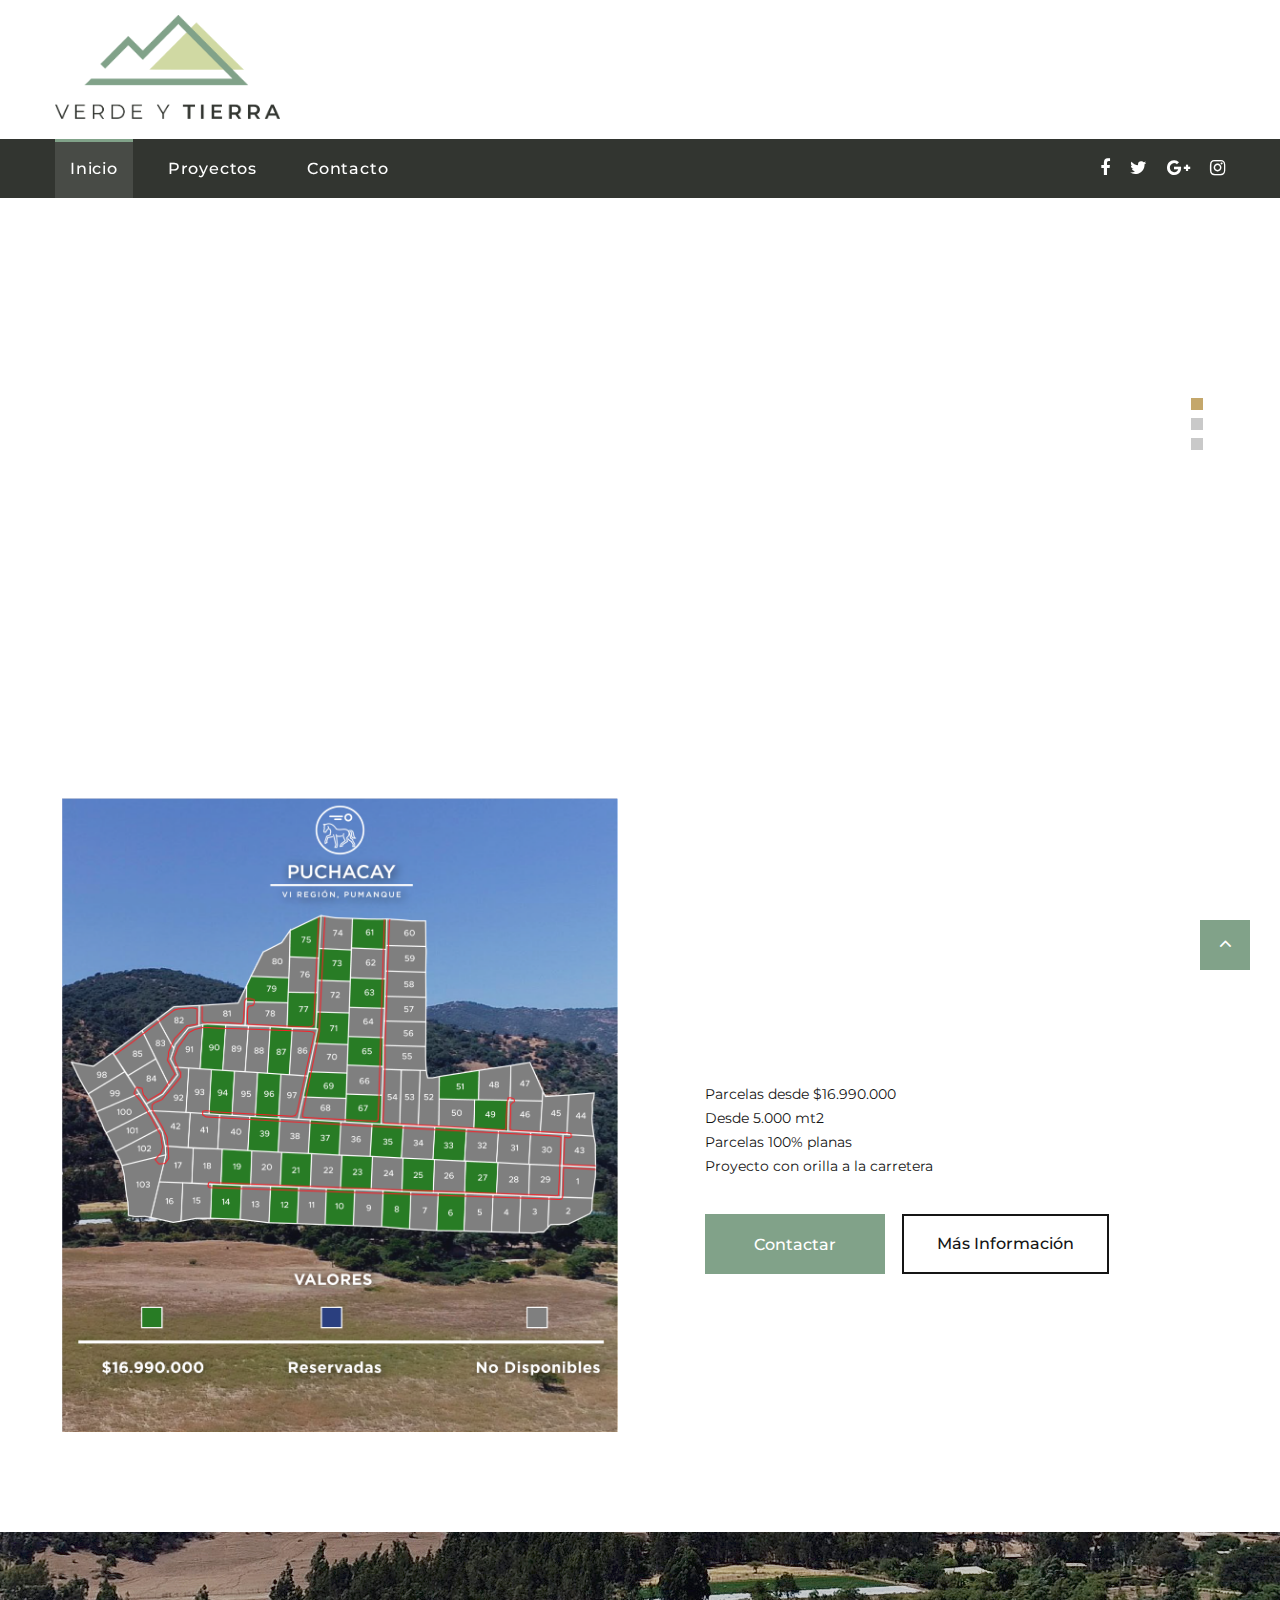
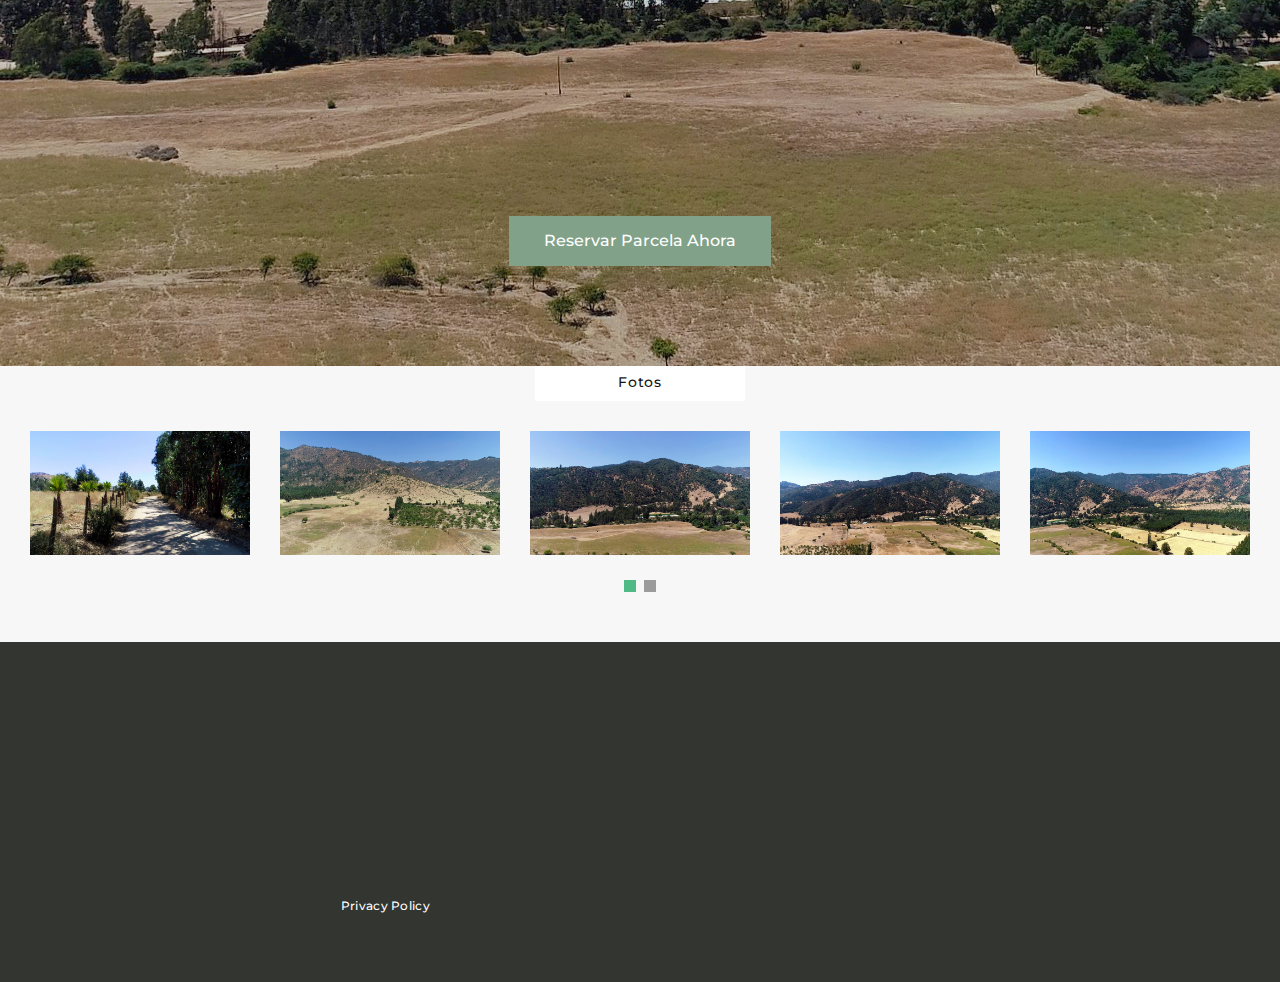
==== commit aab6905f: "telefono,correo,precios" ====
--- a/index.html
+++ b/index.html
@@ -1,7 +1,8 @@
 <!DOCTYPE html>
 <html class="wide wow-animation" lang="en">
   <head>
-    <title>Home</title>
+    <meta name="google-site-verification" content="AXA6uU84fcmL8_C7wa0p1uk6MzJ6giPLAAcFeMAHUho" />
+    <title>Inicio</title>
     <meta name="format-detection" content="telephone=no">
     <meta name="viewport" content="width=device-width, height=device-height, initial-scale=1.0, maximum-scale=1.0, user-scalable=0">
     <meta http-equiv="X-UA-Compatible" content="IE=edge">
@@ -168,7 +169,7 @@
                   <!-- Tab panes-->
                   <div class="tab-content">
                     <div class="tab-pane fade show active" id="tabs-7-1">
-                      <p>Parcelas desde $14.990.000 <br> Desde 5.000 mt2 <br> Parcelas 100% planas <br> Proyecto con orilla a la carretera</p>
+                      <p>Parcelas desde $16.990.000 <br> Desde 5.000 mt2 <br> Parcelas 100% planas <br> Proyecto con orilla a la carretera</p>
                       <div class="group-md group-middle"><a class="button button-secondary button-pipaluk" href="contacto.html">Contactar</a><a class="button button-black-outline button-md" href="proyectos.html">Más Información</a></div>
                     </div>
                     <div class="tab-pane fade" id="tabs-7-2">
@@ -474,7 +475,7 @@
                       <li>
                         <div class="unit">
                           <div class="unit-left"><span class="icon fa fa-phone"></span></div>
-                          <div class="unit-body"><a class="link-phone" href="tel:#">+56 9 4444 5555</a></div>
+                          <div class="unit-body"><a class="link-phone" href="tel:#">+56 9 7225 9311</a></div>
                         </div>
                       </li>
                       <li>
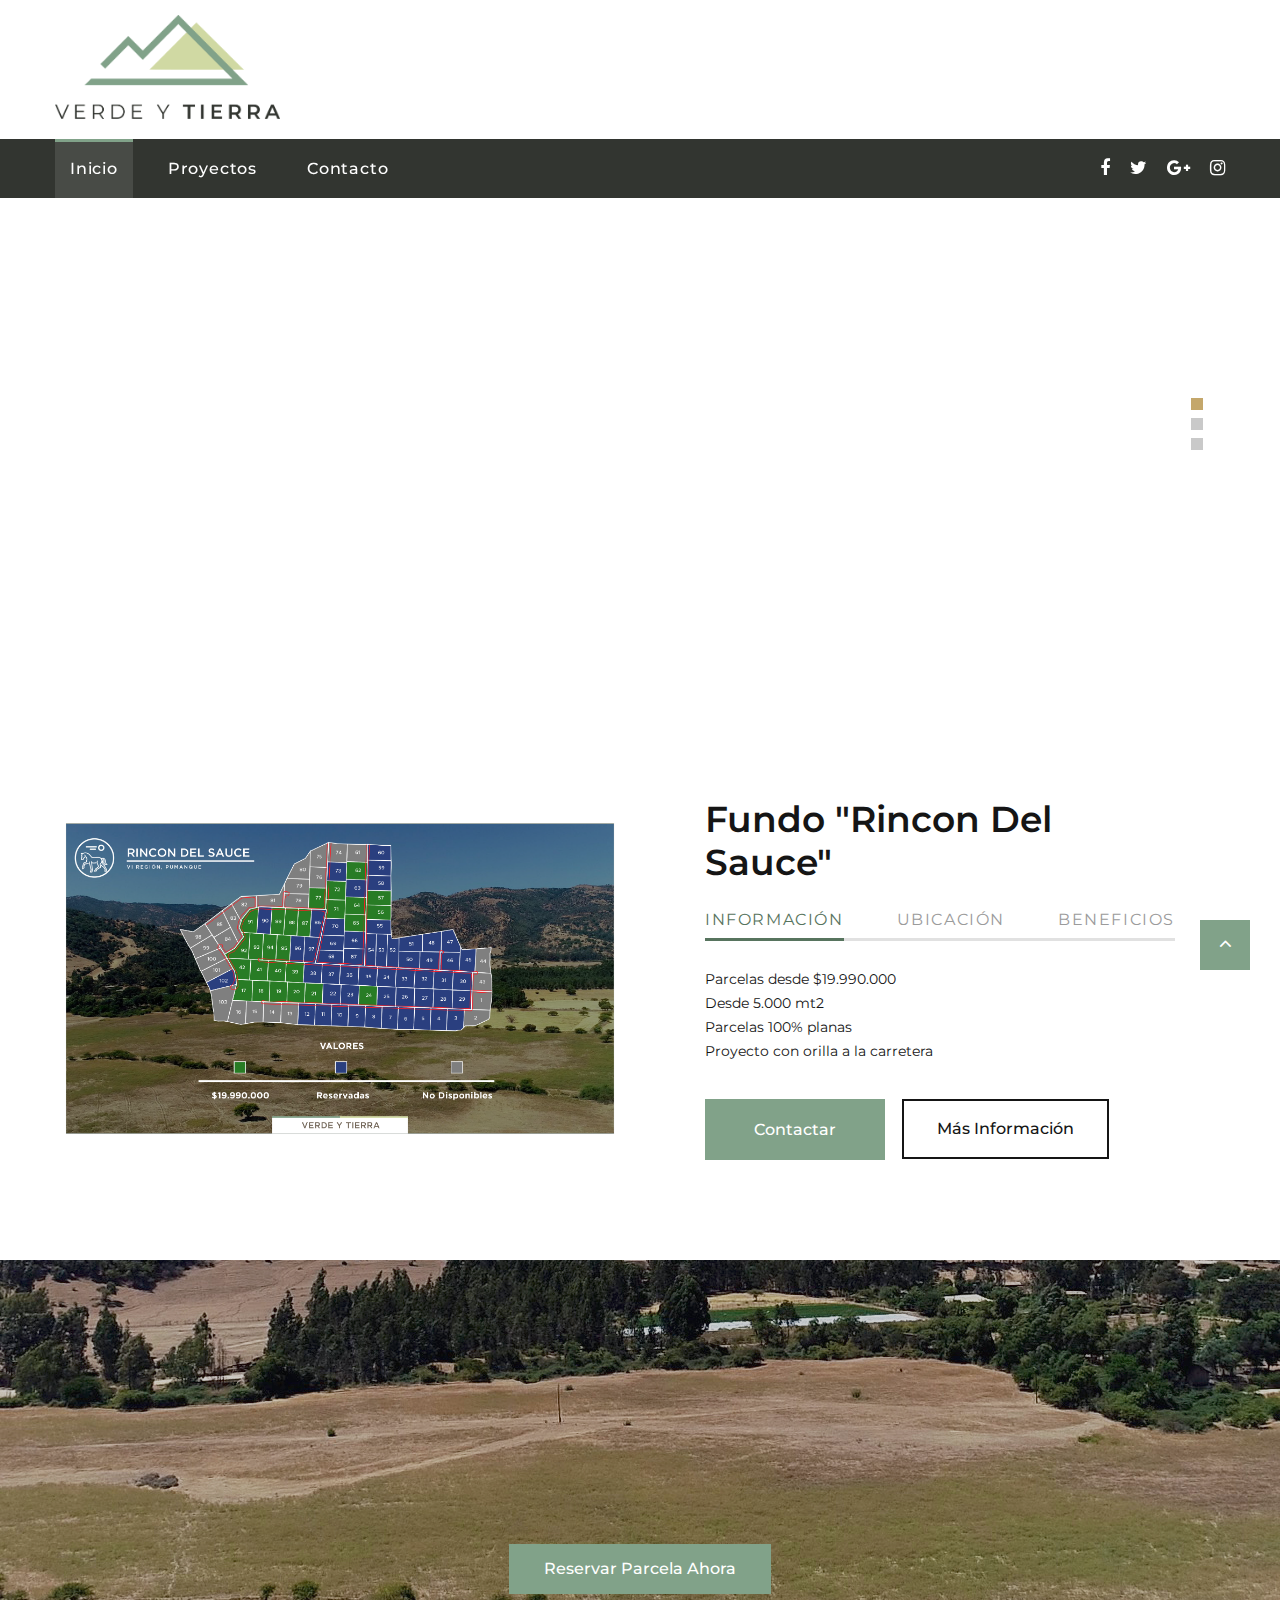
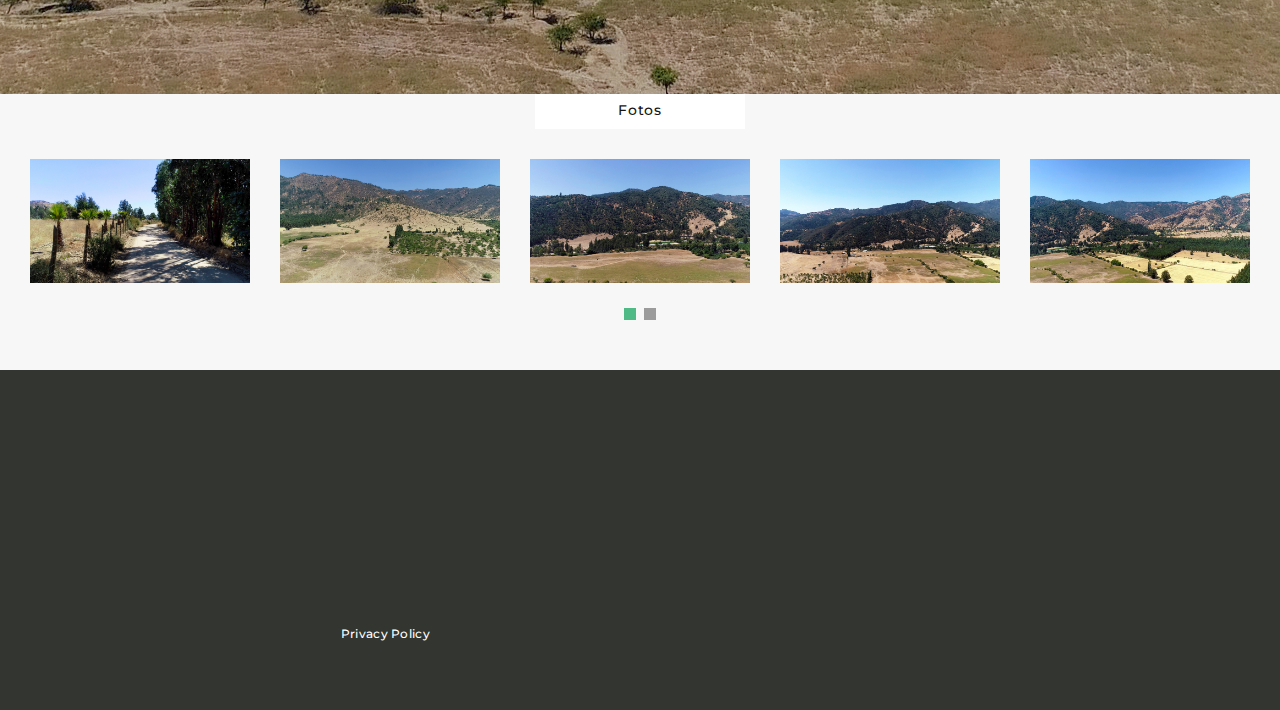
==== commit fdb17736: "actualizando parcelas" ====
--- a/index.html
+++ b/index.html
@@ -157,7 +157,7 @@
             </div>
             <div class="col-lg-6 wow fadeInRight" data-wow-delay=".1s">
               <div class="box-width-lg-470">
-                <h3>Fundo "Puchacay" </h3>
+                <h3>Fundo "Rincon Del Sauce" </h3>
                 <!-- Bootstrap tabs-->
                 <div class="tabs-custom tabs-horizontal tabs-line tabs-line-big tabs-line-style-2 text-center text-md-left" id="tabs-7">
                   <!-- Nav tabs-->
@@ -169,11 +169,11 @@
                   <!-- Tab panes-->
                   <div class="tab-content">
                     <div class="tab-pane fade show active" id="tabs-7-1">
-                      <p>Parcelas desde $16.990.000 <br> Desde 5.000 mt2 <br> Parcelas 100% planas <br> Proyecto con orilla a la carretera</p>
+                      <p>Parcelas desde $19.990.000 <br> Desde 5.000 mt2 <br> Parcelas 100% planas <br> Proyecto con orilla a la carretera</p>
                       <div class="group-md group-middle"><a class="button button-secondary button-pipaluk" href="contacto.html">Contactar</a><a class="button button-black-outline button-md" href="proyectos.html">Más Información</a></div>
                     </div>
                     <div class="tab-pane fade" id="tabs-7-2">
-                      <p>Fundo "Puchacay" esta ubicado en la comuna de Pumanque en la sexta región de O'Higgins <br> Supermercados, restaurantes, viñas, colegios, hospitales cerca</p>
+                      <p>Fundo "Rincon Del Sauce" esta ubicado en la comuna de Pumanque en la sexta región de O'Higgins <br> Supermercados, restaurantes, viñas, colegios, hospitales cerca</p>
                       <div class="group-md group-middle"><a class="button button-secondary button-pipaluk" href="contact-us.html">Contactar </a><a class="button button-black-outline button-md" href="proyectos.html">Mas información</a></div>
                     </div>
                     <div class="tab-pane fade" id="tabs-7-3">
@@ -398,8 +398,8 @@
         <div class="parallax-container" data-parallax-img="images/banner-1.jpg">
           <div class="parallax-content section-xl section-inset-custom-1 context-dark bg-overlay-2-21">
             <div class="container">
-              <h2 class="heading-2 oh font-weight-normal wow slideInDown"><span class="d-block font-weight-semi-bold">VENTA EN BLANCO</span><span class="d-block font-weight-light">Cupos limitados</span></h2>
-              <p class="text-width-medium text-spacing-75 wow fadeInLeft" data-wow-delay=".1s">Participa en nuestra venta en blanco y accede a los mejores precios!</p><a class="button button-secondary button-pipaluk" href="proyectos.html">Reservar Parcela Ahora</a>
+              <h2 class="heading-2 oh font-weight-normal wow slideInDown"><span class="d-block font-weight-semi-bold">VENTA EN VERDE</span><span class="d-block font-weight-light">Cupos limitados</span></h2>
+              <p class="text-width-medium text-spacing-75 wow fadeInLeft" data-wow-delay=".1s">Participa en nuestra venta en verde y accede a los mejores precios!</p><a class="button button-secondary button-pipaluk" href="proyectos.html">Reservar Parcela Ahora</a>
             </div>
           </div>
         </div>
